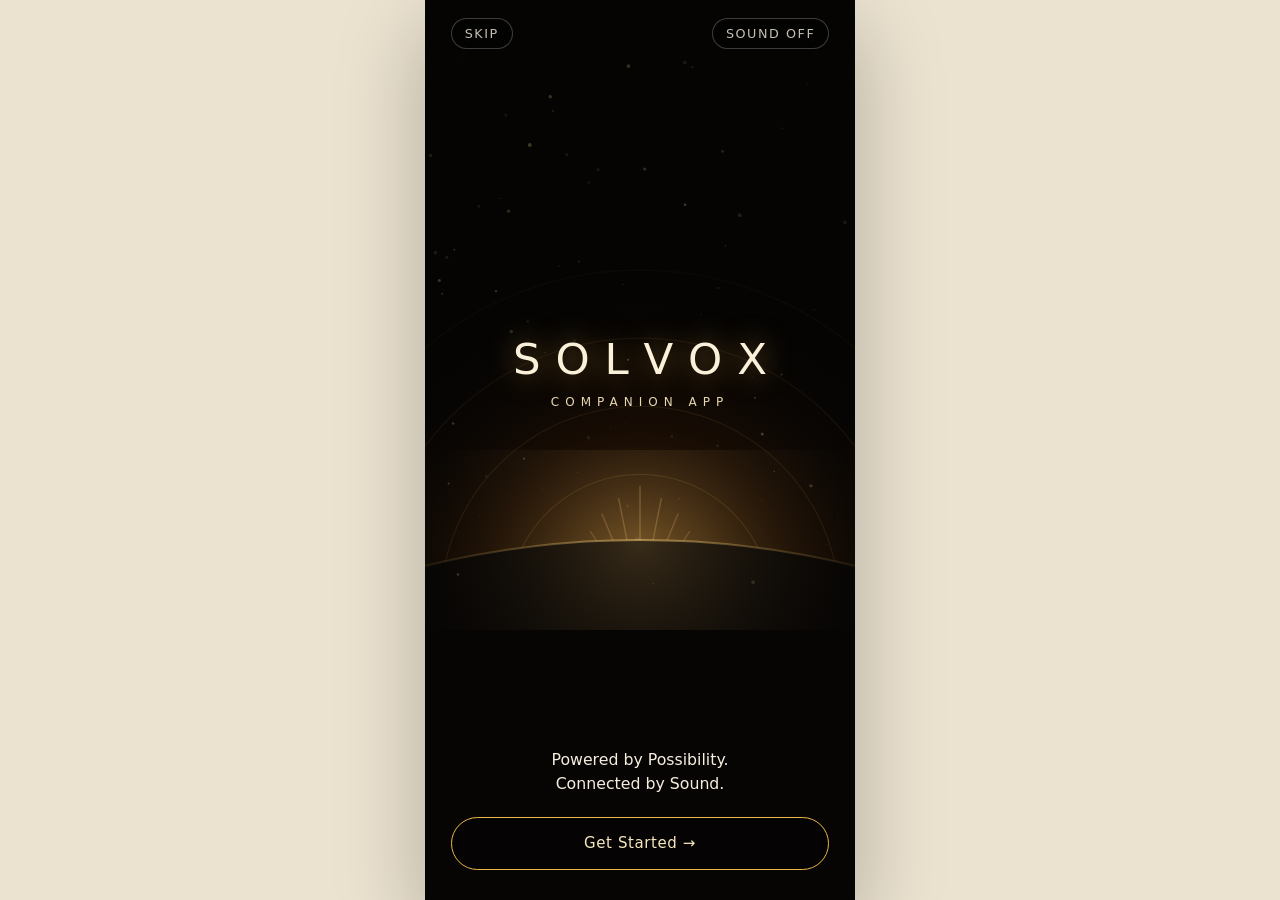
==== index.html @ b30d5d42 "Rename solvox-standalone.html to index.html" ====
<!doctype html><html lang="en"><head><meta charset="utf-8"><meta name="viewport" content="width=device-width,initial-scale=1,viewport-fit=cover"><meta name="apple-mobile-web-app-capable" content="yes"><meta name="mobile-web-app-capable" content="yes"><meta name="apple-mobile-web-app-status-bar-style" content="black-translucent"><meta name="apple-mobile-web-app-title" content="SolVox"><meta name="theme-color" content="#12100E"><style>:root{color-scheme:light dark;padding-top:env(safe-area-inset-top,0px);padding-bottom:env(safe-area-inset-bottom,0px)}[hidden]{display:none!important}</style><title>SolVox Companion</title>
<meta name="claude:viewport-fit-sides" content="cover">
<style>
/* Layout: one phone-shaped frame. Intro film -> welcome -> auth -> pairing -> five-tab shell with sliding overlays. */
:root{--gut:0px;--fr:0px;--ts:1;
--bg0:#EBE2D0;--bg:#FBF8F1;--bg2:#F2EBDC;--card:#FFFEFA;--bar:rgba(251,248,241,.94);--line:rgba(80,60,20,.13);
--fg:#231E14;--mut:#756A58;--gold:#E2AE45;--gold2:#B98010;--gt:#8F6204;--onGold:#2A1D04;
--ok:#2B8A57;--warn:#C0701B;--bad:#C0432F;--L:#3F7FC4;--R:#CC4F3B;--shadow:0 12px 32px rgba(120,86,20,.13);--bs:0 10px 10px rgba(60,40,10,.35);
--head:'Josefin Sans','Avenir Next',system-ui,sans-serif;--body:'Jost','Avenir Next',system-ui,-apple-system,'Segoe UI',Roboto,sans-serif}
@media (prefers-color-scheme:dark){:root:not([data-theme="light"]):not([data-app="light"]){
--bg0:#060504;--bg:#12100E;--bg2:#1A1714;--card:#1F1C18;--bar:rgba(18,16,14,.94);--line:rgba(255,236,200,.11);
--fg:#F6EFDF;--mut:#A99F89;--gold:#EDBE57;--gold2:#F4D07C;--gt:#EDBE57;--ok:#58C487;--warn:#E8A055;--bad:#E8725F;--L:#6AA5E8;--R:#EE7C68;--shadow:0 12px 32px rgba(0,0,0,.5);--bs:0 0 16px rgba(237,190,87,.3);color-scheme:dark}}
:root[data-theme="dark"]:not([data-app="light"]),:root[data-app="dark"]{
--bg0:#060504;--bg:#12100E;--bg2:#1A1714;--card:#1F1C18;--bar:rgba(18,16,14,.94);--line:rgba(255,236,200,.11);
--fg:#F6EFDF;--mut:#A99F89;--gold:#EDBE57;--gold2:#F4D07C;--gt:#EDBE57;--ok:#58C487;--warn:#E8A055;--bad:#E8725F;--L:#6AA5E8;--R:#EE7C68;--shadow:0 12px 32px rgba(0,0,0,.5);--bs:0 0 16px rgba(237,190,87,.3);color-scheme:dark}
*{box-sizing:border-box;-webkit-tap-highlight-color:transparent}
html,body{height:100%}
body{margin:0;background:var(--bg0);color:var(--fg);font:400 15px/1.4 var(--body);overflow:hidden;
padding-left:max(var(--gut),env(safe-area-inset-left,0px));padding-right:max(var(--gut),env(safe-area-inset-right,0px))}
button,input,textarea{font:inherit;color:inherit}
button{cursor:pointer;border:0;background:none;padding:0}
:focus-visible{outline:2px solid var(--gold);outline-offset:2px}
.frame{position:relative;height:100%;max-width:430px;margin:0 auto;overflow:hidden;border-radius:var(--fr);background:var(--bg);
font-size:calc(15px*var(--ts));box-shadow:0 30px 80px rgba(0,0,0,.25)}
.scr{position:absolute;inset:0;background:var(--bg);display:flex;flex-direction:column;
transition:transform .6s cubic-bezier(.22,.8,.2,1),opacity .5s ease,visibility 0s}
.scr[data-s="right"]{transform:translateX(16%) scale(.985);opacity:0;visibility:hidden;pointer-events:none;transition:transform .6s cubic-bezier(.22,.8,.2,1),opacity .5s ease,visibility 0s .6s}
.scr[data-s="left"]{transform:translateX(-10%) scale(.985);opacity:0;visibility:hidden;pointer-events:none;transition:transform .6s cubic-bezier(.22,.8,.2,1),opacity .5s ease,visibility 0s .6s}
.head{font-family:var(--head)}
.body{flex:1;min-height:0;overflow-y:auto;padding:4px 20px 28px;scrollbar-width:none;-webkit-overflow-scrolling:touch}
.body::-webkit-scrollbar{display:none}
.card{background:var(--card);border:1px solid var(--line);border-radius:22px;padding:16px;box-shadow:var(--shadow)}
.row{display:flex;align-items:center;gap:12px}
.sp{flex:1;min-width:0}
.mut{color:var(--mut)}
.h1{font:300 1.9em/1.1 var(--head);letter-spacing:.02em;margin:0}
.h2{font:600 1.05em var(--head);letter-spacing:.04em;margin:0}
.cap{font-size:.78em;letter-spacing:.14em;text-transform:uppercase;color:var(--mut);font-weight:500}
.btn{display:flex;align-items:center;justify-content:center;gap:10px;height:3.5em;border-radius:2em;border:1.5px solid var(--gold);width:100%;font-weight:500;letter-spacing:.04em;transition:transform .2s,box-shadow .3s,background .3s}
.btn:active{transform:scale(.97)}
.btn.gold{background:linear-gradient(135deg,#F5D06E,#D9A235);color:var(--onGold);border-color:transparent;box-shadow:0 8px 24px rgba(217,162,53,.35)}
.btn.sm{height:2.8em;font-size:.92em}
.btn.dis{opacity:.45;pointer-events:none}
.link{color:var(--gt);font-weight:500;text-decoration:underline;text-underline-offset:3px}
.icbtn{width:2.8em;height:2.8em;border-radius:50%;display:grid;place-items:center;position:relative;border:1px solid var(--line);background:var(--card)}
.icbtn .dot{position:absolute;top:.55em;right:.6em;width:.6em;height:.6em;border-radius:50%;background:var(--gold);box-shadow:0 0 0 2px var(--card)}
.ic{display:block;flex:none}
.chip{display:inline-flex;align-items:center;gap:6px;padding:.45em .95em;border-radius:2em;border:1px solid var(--line);background:var(--card);font-size:.9em;transition:all .3s}
.chip.on{background:linear-gradient(135deg,#F5D06E,#DFA83B);color:var(--onGold);border-color:transparent;font-weight:500}
.sw{position:relative;width:3.1em;height:1.8em;flex:none}
.sw input{position:absolute;inset:0;opacity:0;margin:0;cursor:pointer;z-index:1}
.sw i{position:absolute;inset:0;border-radius:2em;background:var(--bg2);border:1px solid var(--line);transition:.3s}
.sw i::after{content:"";position:absolute;left:.2em;top:.2em;width:1.3em;height:1.3em;border-radius:50%;background:var(--mut);transition:.3s cubic-bezier(.3,1.4,.5,1)}
.sw input:checked+i{background:linear-gradient(135deg,#F5D06E,#DFA83B);border-color:transparent}
.sw input:checked+i::after{transform:translateX(1.3em);background:#fff}
.list>*+*{border-top:1px solid var(--line)}
.li{display:flex;align-items:center;gap:12px;padding:.9em 0;width:100%;text-align:left}
.li .ico{width:2.4em;height:2.4em;border-radius:12px;background:var(--bg2);display:grid;place-items:center;color:var(--gt);flex:none}
.li b{font-weight:500;display:block}
.li small{display:block;color:var(--mut);font-size:.82em}
.top{display:flex;align-items:center;justify-content:space-between;gap:12px;padding:14px 20px 10px}
.top .t{font:400 1.25em var(--head);letter-spacing:.06em}
/* intro */
#s-intro{background:#050403;color:#F6EFDF}
#introCv{position:absolute;inset:0;width:100%;height:100%}
.intro-ui{position:absolute;inset:0;display:flex;flex-direction:column;justify-content:space-between;padding:18px 26px 30px}
.intro-top{display:flex;justify-content:space-between}
.ghost{color:rgba(246,239,223,.8);border:1px solid rgba(246,239,223,.25);border-radius:2em;padding:.45em 1em;font-size:.85em;letter-spacing:.12em;text-transform:uppercase;background:rgba(0,0,0,.25);backdrop-filter:blur(6px)}
.intro-mid{text-align:center;margin-top:-6vh}
.wm{font:300 2.9em var(--head);letter-spacing:.34em;margin-right:-.34em;display:flex;justify-content:center;color:#FBF1DA;text-shadow:0 0 28px rgba(255,190,80,.55)}
.wm span{opacity:0;transform:translateY(14px);filter:blur(8px);animation:wl 1.1s cubic-bezier(.2,.8,.2,1) forwards}
@keyframes wl{to{opacity:1;transform:none;filter:none}}
.isub{font:300 .8em var(--head);letter-spacing:.5em;margin-top:.9em;opacity:0;animation:fi 1.2s 5.2s forwards;color:#E9D8B3}
.itag{text-align:center;font-size:1.05em;line-height:1.5;margin:0 0 22px;opacity:0;animation:fi 1.4s 5.8s forwards}
.igo{opacity:0;animation:fi 1.2s 6.6s forwards;border-color:#E9B949;color:#F6E7BE;background:rgba(0,0,0,.25);backdrop-filter:blur(6px)}
@keyframes fi{to{opacity:1}}
/* welcome */
.wel-track{flex:1;display:flex;overflow-x:auto;scroll-snap-type:x mandatory;scrollbar-width:none}
.wel-track::-webkit-scrollbar{display:none}
.wel{flex:0 0 100%;scroll-snap-align:center;display:flex;flex-direction:column;align-items:center;justify-content:center;padding:30px 34px;text-align:center;gap:14px}
.wel p{color:var(--mut);margin:0;max-width:30ch}
.art{width:220px;height:220px;border-radius:50%;display:grid;place-items:center;position:relative;margin-bottom:16px;background:radial-gradient(circle,rgba(226,174,69,.28),transparent 68%)}
.art::before,.art::after{content:"";position:absolute;inset:0;border-radius:50%;border:1px solid var(--gold);opacity:0;animation:rip 3.6s infinite}
.art::after{animation-delay:1.8s}
@keyframes rip{0%{transform:scale(.5);opacity:.7}100%{transform:scale(1.25);opacity:0}}
.wel-foot{padding:10px 26px calc(24px + env(safe-area-inset-bottom,0px));display:flex;flex-direction:column;gap:12px;align-items:center}
.dots{display:flex;gap:8px}
.dots i{width:8px;height:8px;border-radius:8px;background:var(--line);transition:all .4s}
.dots i.on{width:26px;background:var(--gold)}
/* auth */
.seg{display:grid;grid-template-columns:1fr 1fr;background:var(--bg2);border-radius:2em;padding:4px;position:relative}
.seg button{padding:.7em;border-radius:2em;position:relative;z-index:1;font-weight:500;color:var(--mut);transition:color .3s}
.seg button.on{color:var(--onGold)}
.seg .pill{position:absolute;top:4px;bottom:4px;left:4px;width:calc(50% - 4px);border-radius:2em;background:linear-gradient(135deg,#F5D06E,#DFA83B);transition:transform .45s cubic-bezier(.3,1.2,.4,1)}
.seg[data-t="in"] .pill{transform:translateX(100%)}
.fld{position:relative;margin-top:14px}
.fld>svg.ic{position:absolute;left:14px;top:50%;transform:translateY(-50%);color:var(--mut);pointer-events:none}
.fld input[type=text],.fld input[type=email],.fld input[type=password]{width:100%;height:3.4em;border-radius:16px;border:1.5px solid var(--line);background:var(--card);padding:0 44px;outline:0;transition:border-color .3s,box-shadow .3s}
.fld input:focus{border-color:var(--gold);box-shadow:0 0 0 4px rgba(226,174,69,.18)}
.fld .eye{position:absolute;right:6px;top:50%;transform:translateY(-50%);width:2.6em;height:2.6em;display:grid;place-items:center;color:var(--mut)}
.err{color:var(--bad);font-size:.84em;min-height:1.2em;margin:6px 4px 0}
.meter{display:flex;gap:4px;margin-top:8px}
.meter i{flex:1;height:4px;border-radius:4px;background:var(--line);transition:background .3s}
.chk{display:flex;gap:10px;align-items:flex-start;margin-top:14px;font-size:.9em;color:var(--mut)}
.chk input{accent-color:#D9A235;width:1.2em;height:1.2em;margin:.1em 0 0}
/* tabs */
.tabs{position:relative;flex:1;min-height:0}
.tab{position:absolute;inset:0;display:flex;flex-direction:column;transition:transform .5s cubic-bezier(.22,.8,.2,1),opacity .4s;background:var(--bg)}
.tab[data-s="right"]{transform:translateX(9%);opacity:0;visibility:hidden;pointer-events:none;transition:transform .5s cubic-bezier(.22,.8,.2,1),opacity .4s,visibility 0s .5s}
.tab[data-s="left"]{transform:translateX(-9%);opacity:0;visibility:hidden;pointer-events:none;transition:transform .5s cubic-bezier(.22,.8,.2,1),opacity .4s,visibility 0s .5s}
.tabbar{display:flex;justify-content:space-around;padding:8px 6px calc(10px + env(safe-area-inset-bottom,0px));border-top:1px solid var(--line);background:var(--bar);backdrop-filter:blur(14px);position:relative;z-index:5}
.tabbar button{flex:1;display:flex;flex-direction:column;align-items:center;gap:3px;font-size:.68em;color:var(--mut);padding:6px 0;position:relative;transition:color .3s}
.tabbar button svg{transition:transform .4s cubic-bezier(.3,1.5,.5,1)}
.tabbar button.on{color:var(--gt)}
.tabbar button.on svg{transform:translateY(-2px) scale(1.12)}
.tabbar button::after{content:"";position:absolute;top:-9px;width:22px;height:3px;border-radius:3px;background:var(--gold);transform:scaleX(0);transition:transform .4s}
.tabbar button.on::after{transform:scaleX(1)}
/* rings */
.ring{position:relative;width:min(240px,64vw);aspect-ratio:1;margin:0 auto}
.ring>svg{width:100%;height:100%;overflow:visible}
.ring .rt{fill:none;stroke:var(--line);stroke-width:7}
.ring .rp{fill:none;stroke:url(#goldG);stroke-width:7;stroke-linecap:round;transition:stroke-dashoffset 1.2s cubic-bezier(.2,.8,.2,1);filter:drop-shadow(0 0 8px rgba(226,174,69,.55))}
.ring .rin{position:absolute;inset:0;display:flex;flex-direction:column;align-items:center;justify-content:center;gap:2px}
.ring .rin .ic{color:var(--gold);animation:spin 18s linear infinite}
@keyframes spin{to{transform:rotate(360deg)}}
.pct{font:300 3.2em/1 var(--head)}
.pct b{font-weight:300}.pct small{font-size:.45em}
.lbl{color:var(--mut);font-size:.9em}
.glow{position:absolute;inset:-14%;border-radius:50%;background:radial-gradient(circle,rgba(226,174,69,calc(.12 + .35*var(--aura,.5))),transparent 65%);animation:breathe 4s ease-in-out infinite;pointer-events:none}
@keyframes breathe{50%{transform:scale(1.07);opacity:.75}}
.buds{display:grid;grid-template-columns:1fr auto 1fr;align-items:center;gap:6px;margin-top:6px}
.budc{display:flex;flex-direction:column;align-items:center;gap:4px;font-size:.9em}
.btpill{display:flex;flex-direction:column;align-items:center;gap:4px;font-size:.78em;color:var(--mut)}
.btpill .c{width:3.2em;height:3.2em;border-radius:50%;display:grid;place-items:center;border:1.5px solid var(--gold);color:var(--gt);background:var(--card);transition:all .4s}
.btpill.off .c{border-color:var(--line);color:var(--mut)}
.g2{display:grid;grid-template-columns:1fr 1fr;gap:12px}
.tile{display:flex;flex-direction:column;align-items:flex-start;gap:10px;text-align:left;padding:16px;border-radius:22px;border:1px solid var(--line);background:var(--card);box-shadow:var(--shadow);transition:transform .25s}
.tile:active{transform:scale(.97)}
.tile .ico{width:2.6em;height:2.6em;border-radius:14px;background:var(--bg2);display:grid;place-items:center;color:var(--gt)}
.tile small{color:var(--mut);display:block;font-size:.8em}
.tile.gold{background:linear-gradient(135deg,#F5D06E,#D79F2F);color:var(--onGold);border:0}
.tile.gold .ico{background:rgba(255,255,255,.35);color:var(--onGold)}
.tile.gold small{color:rgba(42,29,4,.72)}
.ok{color:var(--ok)}.bad{color:var(--bad)}
.dotok{display:inline-block;width:8px;height:8px;border-radius:50%;background:var(--ok);margin-right:6px;box-shadow:0 0 0 4px rgba(43,138,87,.18)}
.dotok.off{background:var(--bad);box-shadow:0 0 0 4px rgba(192,67,47,.18)}
/* tune */
.dial{position:relative;width:min(230px,62vw);aspect-ratio:1;touch-action:none}
.dial>svg{width:100%;height:100%;overflow:visible;cursor:grab}
.dial .tr{fill:none;stroke:var(--line);stroke-width:9;stroke-linecap:round}
.dial .pr{fill:none;stroke:url(#goldG);stroke-width:9;stroke-linecap:round;filter:drop-shadow(0 0 6px rgba(226,174,69,.5))}
.dial .kn{fill:var(--bg);stroke:var(--gold);stroke-width:3}
.dial .mid{position:absolute;inset:0;display:flex;flex-direction:column;align-items:center;justify-content:center;pointer-events:none}
.rng{width:100%;accent-color:#D9A235}
canvas.spec{width:100%;height:84px;display:block;border-radius:14px;background:var(--bg2)}
.scene{display:inline-flex;gap:8px;align-items:center;padding:.4em .9em;border-radius:2em;background:var(--bg2);font-size:.85em}
.scene i{width:8px;height:8px;border-radius:50%;background:var(--mut)}
.scene.live i{background:var(--ok);animation:pulse 1.2s infinite}
@keyframes pulse{50%{transform:scale(1.6);opacity:.5}}
.mrow{display:flex;align-items:center;gap:12px;width:100%;padding:.85em 12px;border-radius:16px;text-align:left;border:1px solid transparent;transition:all .3s}
.mrow.on{background:var(--bg2);border-color:var(--gold)}
.mrow .rad{width:1.3em;height:1.3em;border-radius:50%;border:2px solid var(--line);margin-left:auto;transition:all .3s}
.mrow.on .rad{border-color:var(--gold);background:radial-gradient(circle,var(--gold) 45%,transparent 50%)}
/* find */
.radar{position:relative;width:100%;aspect-ratio:1;border-radius:50%;touch-action:none;background:radial-gradient(circle,rgba(226,174,69,.1),transparent 70%)}
.radar canvas{width:100%;height:100%;display:block}
.sig{display:flex;gap:3px;align-items:flex-end;height:1.1em}
.sig i{width:4px;background:var(--line);border-radius:2px;transition:background .3s}
.sig i.on{background:var(--gold)}
.badge{font-size:.72em;letter-spacing:.1em;text-transform:uppercase;padding:.3em .7em;border-radius:2em;background:var(--bg2);color:var(--mut)}
.badge.live{background:rgba(43,138,87,.15);color:var(--ok)}
.pulsebtn{position:relative}
.pulsebtn.act::after{content:"";position:absolute;inset:-4px;border-radius:2em;border:2px solid var(--gold);animation:rip 1.6s infinite}
textarea,.fld2{width:100%;border-radius:14px;border:1.5px solid var(--line);background:var(--card);padding:.7em 1em;outline:0;resize:none}
textarea:focus,.fld2:focus{border-color:var(--gold)}
/* solar */
.bars{display:flex;align-items:flex-end;gap:10px;height:96px}
.bars div{flex:1;display:flex;flex-direction:column;align-items:center;gap:6px;justify-content:flex-end;height:100%;font-size:.7em;color:var(--mut)}
.bars b{width:100%;border-radius:8px 8px 3px 3px;background:linear-gradient(180deg,#F5D06E,#C98F1E);transition:height 1s cubic-bezier(.2,.8,.2,1);min-height:3px}
.bars div.today b{box-shadow:0 0 14px rgba(226,174,69,.6)}
/* overlays */
.ovl{position:absolute;inset:0;background:var(--bg);display:flex;flex-direction:column;transform:translateY(100%);visibility:hidden;transition:transform .55s cubic-bezier(.22,.8,.2,1),visibility 0s .55s;z-index:20}
.ovl.open{transform:none;visibility:visible;transition:transform .55s cubic-bezier(.22,.8,.2,1),visibility 0s}
.ovl.dark{background:#060504;color:#F6EFDF}
.faq{width:100%;text-align:left;padding:.9em 0}
.faq .a{max-height:0;overflow:hidden;color:var(--mut);font-size:.92em;transition:max-height .4s,margin .4s}
.faq.open .a{max-height:220px;margin-top:8px}
.faq .ic.ch{transition:transform .3s;margin-left:auto}
.faq.open .ic.ch{transform:rotate(90deg)}
.res li{display:flex;gap:10px;align-items:center;padding:.5em 0;list-style:none}
.res{padding:0;margin:0}
.testbtn{width:min(190px,52vw);aspect-ratio:1;border-radius:50%;background:radial-gradient(circle at 35% 30%,#FBE19A,#D9A235 70%);color:var(--onGold);font:600 1.15em var(--head);letter-spacing:.06em;box-shadow:0 0 0 0 rgba(226,174,69,.5),0 16px 40px rgba(217,162,53,.4);transition:transform .15s}
.testbtn:active{transform:scale(.94)}
.lvl{height:8px;border-radius:8px;background:var(--bg2);overflow:hidden}.lvl i{display:block;height:100%;width:0;background:linear-gradient(90deg,#F5D06E,#D9A235);transition:width .3s}
.solarbig{width:min(260px,70vw);aspect-ratio:1;border-radius:50%;position:relative;display:grid;place-items:center;
background:conic-gradient(from 0deg,#6b4a10,#F5D06E,#6b4a10,#F5D06E,#6b4a10);animation:spin 9s linear infinite;box-shadow:0 0 80px rgba(240,180,60,.55)}
.solarbig::before{content:"";position:absolute;inset:7px;border-radius:50%;background:#0a0806}
.solarbig>*{animation:spin 9s linear infinite reverse}
#toast{position:absolute;left:50%;bottom:calc(84px + env(safe-area-inset-bottom,0px));transform:translate(-50%,20px);background:#241d12;color:#F6EFDF;padding:.7em 1.2em;border-radius:2em;font-size:.88em;opacity:0;pointer-events:none;transition:.4s;z-index:60;max-width:88%;text-align:center;box-shadow:0 10px 30px rgba(0,0,0,.35);border:1px solid rgba(233,185,73,.4)}
#toast.show{opacity:1;transform:translate(-50%,0)}
.stage{position:fixed;left:-9999px}
@media (prefers-reduced-motion:reduce){*{animation-duration:.01s!important;animation-iteration-count:1!important;transition-duration:.01s!important}.wm span,.isub,.itag,.igo{opacity:1!important}}
.budimg{display:block;height:auto;filter:drop-shadow(var(--bs));animation:floaty 5.5s ease-in-out infinite;user-select:none;-webkit-user-drag:none}
.budc:nth-child(3) .budimg,.row .budimg+.budimg{animation-delay:-2.7s}
@keyframes floaty{50%{transform:translateY(-5px)}}
.led{display:inline-block;width:10px;height:10px;border-radius:50%;background:var(--bad);flex:none;box-shadow:0 0 0 3px rgba(192,67,47,.18)}
.led.on{background:#25D9C5;box-shadow:0 0 0 3px rgba(37,217,197,.22),0 0 12px #25D9C5;animation:pulse 2.2s infinite}
.led.big{width:14px;height:14px}
.strip{width:100%;display:flex;align-items:center;gap:8px;padding:7px 16px;font-size:.78em;background:var(--bg2);border-bottom:1px solid var(--line);text-align:left;flex:none}
.strip.off{background:rgba(192,67,47,.12)}
.net{padding:.15em .7em;border-radius:2em;background:rgba(43,138,87,.15);color:var(--ok);font-weight:500}
.net.offline{background:rgba(192,112,27,.18);color:var(--warn)}
.connc.off{border-color:rgba(192,67,47,.45)}
.cl{padding:.45em 0;border-bottom:1px solid var(--line);line-height:1.35}
.cl:last-child{border-bottom:0}
.cl small{color:var(--mut);margin-right:.6em;font-size:.62em;letter-spacing:.04em}
.cl.int{color:var(--mut)}
mark{background:rgba(226,174,69,.45);color:inherit;border-radius:4px;padding:0 3px}
.latest{line-height:1.25;min-height:2.6em;overflow-wrap:anywhere}
.latest-card{border-color:var(--gold)}
.capmsg{padding:.7em 1em;border-radius:14px;background:rgba(192,112,27,.14);color:var(--warn);font-size:.88em}
select.fld2{appearance:auto}
.body>.btn,.body>.g2,.body>.row,.body>.card.list,.body>.link{flex-shrink:0}
.capmsg .chip{display:inline-flex}
</style>

</head><body><div class="frame" id="frame">
<svg width="0" height="0" style="position:absolute" aria-hidden="true"><defs><linearGradient id="goldG" x1="0" y1="0" x2="1" y2="1"><stop offset="0" stop-color="#F7D675"/><stop offset="1" stop-color="#D49A2A"/></linearGradient></defs></svg>

<!-- INTRO FILM -->
<section class="scr" id="s-intro" data-s="active" aria-label="Intro">
 <canvas id="introCv"></canvas>
 <div class="intro-ui">
  <div class="intro-top"><button class="ghost" data-act="introSkip">Skip</button><button class="ghost" data-act="introSnd" id="introSnd">Sound off</button></div>
  <div class="intro-mid"><div class="wm" id="wm" aria-label="SolVox"></div><div class="isub">COMPANION APP</div></div>
  <div><p class="itag">Powered by Possibility.<br>Connected by Sound.</p><button class="btn igo" data-act="introGo">Get Started &rarr;</button></div>
 </div>
</section>

<!-- WELCOME -->
<section class="scr" id="s-welcome" data-s="right">
 <div class="top"><span class="cap">SolVox</span><button class="link" data-act="welSkip">Skip</button></div>
 <div class="wel-track" id="welTrack">
  <div class="wel"><div class="art" id="art1"></div><h2 class="h1">Hearing, powered<br>by the sun</h2><p>SolarCharge tops up your aids from natural light, so a dead battery is the last thing on your mind.</p></div>
  <div class="wel"><div class="art" id="art2"></div><h2 class="h1">Never lose<br>a bud again</h2><p>Find My Device rings, maps and guides you with sound that pans toward your aid as you turn.</p></div>
  <div class="wel"><div class="art" id="art3"></div><h2 class="h1">Tuned to<br>your ears</h2><p>A short HearPrint test shapes the sound around you. The Live Transcriber turns speech into text.</p></div>
 </div>
 <div class="wel-foot"><div class="dots" id="dots"><i class="on"></i><i></i><i></i></div><button class="btn gold" data-act="welNext" id="welNext">Next</button></div>
</section>

<!-- AUTH -->
<section class="scr" id="s-auth" data-s="right">
 <div class="body" style="padding-top:26px">
  <div class="cap">SolVox account</div>
  <h1 class="h1" id="authTitle" style="margin:6px 0 18px">Create your<br>account</h1>
  <div class="seg" id="authSeg" data-t="up"><i class="pill"></i><button class="on" data-act="authTab" data-v="up" type="button">Sign up</button><button data-act="authTab" data-v="in" type="button">Sign in</button></div>
  <form id="authForm" novalidate autocomplete="on">
   <div class="fld" id="fName"><svg class="ic" width="20" height="20" viewBox="0 0 24 24" fill="none" stroke="currentColor" stroke-width="1.6" stroke-linecap="round" stroke-linejoin="round"><path d="M12 4a4 4 0 1 0 0 8a4 4 0 0 0 0-8M4 21a8 8 0 0 1 16 0"/></svg><input type="text" id="aName" placeholder="Your name" autocomplete="name"></div>
   <div class="fld"><svg class="ic" width="20" height="20" viewBox="0 0 24 24" fill="none" stroke="currentColor" stroke-width="1.6" stroke-linecap="round" stroke-linejoin="round"><path d="M3 5h18v14H3zM3 6l9 7 9-7"/></svg><input type="email" id="aEmail" placeholder="Email address" autocomplete="email" inputmode="email"></div>
   <div class="fld"><svg class="ic" width="20" height="20" viewBox="0 0 24 24" fill="none" stroke="currentColor" stroke-width="1.6" stroke-linecap="round" stroke-linejoin="round"><path d="M6 11h12v10H6zM8 11V8a4 4 0 0 1 8 0v3"/></svg><input type="password" id="aPass" placeholder="Password" autocomplete="current-password"><button type="button" class="eye" data-act="togglePass" aria-label="Show password" id="eyeBtn"></button></div>
   <div class="meter" id="meter"><i></i><i></i><i></i><i></i></div>
   <label class="chk" id="fTerms"><input type="checkbox" id="aTerms"><span>I agree to the Terms and the Privacy Policy. My data stays on this device in this demo.</span></label>
   <div class="err" id="authErr" role="alert"></div>
   <button class="btn gold" type="submit" style="margin-top:8px" id="authGo">Create account</button>
  </form>
  <div style="text-align:center;margin-top:16px;display:flex;flex-direction:column;gap:12px">
   <button class="link" data-act="forgot" id="forgotBtn" hidden>Forgot password?</button>
   <button class="btn sm" data-act="guest">Continue as guest</button>
  </div>
 </div>
</section>

<!-- PAIR -->
<section class="scr" id="s-pair" data-s="right">
 <div class="body" style="display:flex;flex-direction:column;align-items:center;justify-content:center;text-align:center;gap:16px">
  <div class="art" style="width:240px;height:240px" id="pairArt"></div>
  <h1 class="h1">Connect your<br>SolVox buds</h1>
  <p class="mut" style="max-width:30ch;margin:0" id="pairMsg">Put your buds in pairing mode, then choose them from the Bluetooth list.</p>
  <div style="width:100%;display:flex;flex-direction:column;gap:12px;margin-top:8px">
   <div id="pairList" style="display:flex;flex-direction:column;gap:8px;width:100%"></div>
   <button class="btn gold" data-act="pairReal" id="pairRealBtn">Pair with Bluetooth</button>
   <button class="btn" data-act="pairDemo">Use demo buds</button>
  </div>
 </div>
</section>

<!-- SHELL -->
<section class="scr" id="s-shell" data-s="right">
 <button class="strip" id="strip" data-act="stripTap" aria-live="polite"></button>
 <div class="tabs" id="tabs">
  <div class="tab" id="tab-home" data-s="active"></div>
  <div class="tab" id="tab-tune" data-s="right"></div>
  <div class="tab" id="tab-find" data-s="right"></div>
  <div class="tab" id="tab-solar" data-s="right"></div>
  <div class="tab" id="tab-me" data-s="right"></div>
 </div>
 <nav class="tabbar" id="tabbar" aria-label="Main"></nav>
</section>

<!-- OVERLAYS -->
<section class="ovl" id="o-hearing"></section>
<section class="ovl" id="o-alerts"></section>
<section class="ovl" id="o-personal"></section>
<section class="ovl" id="o-help"></section>
<section class="ovl" id="o-test"></section>
<section class="ovl dark" id="o-solar"></section>
<section class="ovl" id="o-caps"></section>
<div id="toast" role="status" aria-live="polite"></div>
</div>

<script>
(()=>{
'use strict';
const $=(s,r=document)=>r.querySelector(s),$$=(s,r=document)=>[...r.querySelectorAll(s)];
const clamp=(v,a,b)=>Math.min(b,Math.max(a,v)),lerp=(a,b,t)=>a+(b-a)*t,ease=t=>1-Math.pow(1-t,3);
const esc=s=>String(s).replace(/[&<>"']/g,c=>({'&':'&amp;','<':'&lt;','>':'&gt;','"':'&quot;',"'":'&#39;'}[c]));
const root=document.documentElement,frame=$('#frame');
/* ---------- state ---------- */
const KEY='solvox.v1';
const DEF={user:null,theme:'auto',ts:1,haptics:true,notif:{battery:true,conn:true,update:false},push:false,vol:70,mode:'normal',auto:false,nr:true,wind:false,dir:false,
lost:false,lostMsg:'',sep:true,sunSrc:'auto',backup:false,bat:{L:85,R:83},hist:[22,31,18,40,27,35,12],hear:null,last:null,note:'',alerts:[],usage:405,dev:null,flags:{low:false,full:false,sep:false}};
let S;try{S=Object.assign({},DEF,JSON.parse(localStorage.getItem(KEY)||'{}'));}catch(e){S=Object.assign({},DEF);}
S.notif=Object.assign({},DEF.notif,S.notif);S.flags=Object.assign({},DEF.flags,S.flags);S.bat=Object.assign({},DEF.bat,S.bat);
let st=0;const save=()=>{clearTimeout(st);st=setTimeout(()=>{try{localStorage.setItem(KEY,JSON.stringify(S))}catch(e){}},300)};
const users=()=>{try{return JSON.parse(localStorage.getItem('solvox.users')||'[]')}catch(e){return[]}};
const saveUsers=u=>{try{localStorage.setItem('solvox.users',JSON.stringify(u))}catch(e){}};
/* ---------- icons ---------- */
const P={sun:'<circle cx="12" cy="12" r="4"/><path d="M12 2v2M12 20v2M2 12h2M20 12h2M4.9 4.9l1.4 1.4M17.7 17.7l1.4 1.4M4.9 19.1l1.4-1.4M17.7 6.3l1.4-1.4"/>',
home:'<path d="M3 11l9-8 9 8v9a1 1 0 0 1-1 1h-5v-6H9v6H4a1 1 0 0 1-1-1z"/>',
tune:'<path d="M4 6h8M16 6h4M4 12h3M11 12h9M4 18h11M19 18h1"/><circle cx="14" cy="6" r="2"/><circle cx="9" cy="12" r="2"/><circle cx="17" cy="18" r="2"/>',
find:'<circle cx="12" cy="12" r="3"/><circle cx="12" cy="12" r="8"/><path d="M12 1.5v3M12 19.5v3M1.5 12h3M19.5 12h3"/>',
bell:'<path d="M6 9a6 6 0 1 1 12 0c0 6 2 7 2 7H4s2-1 2-7M10 20a2 2 0 0 0 4 0"/>',
gear:'<circle cx="12" cy="12" r="3"/><path d="M12 2.5v2.4M12 19.1v2.4M2.5 12h2.4M19.1 12h2.4M5.3 5.3L7 7M17 17l1.7 1.7M5.3 18.7L7 17M17 7l1.7-1.7"/><circle cx="12" cy="12" r="7"/>',
bt:'<path d="M7 7l10 10-5 5V2l5 5L7 17"/>',ear:'<path d="M7 9a5 5 0 0 1 10 0c0 3-3 3.5-3 6.5a2.5 2.5 0 0 1-5 0M10 9a2 2 0 0 1 4 0"/>',
bolt:'<path d="M13 2L4 14h7l-1 8 9-12h-7z"/>',moon:'<path d="M20 14A8 8 0 1 1 10 4a6.5 6.5 0 0 0 10 10z"/>',
chat:'<path d="M4 5h16v11H9l-5 4z"/>',mic:'<path d="M12 3a3 3 0 0 1 3 3v5a3 3 0 0 1-6 0V6a3 3 0 0 1 3-3M5 11a7 7 0 0 0 14 0M12 18v3"/>',
bat:'<path d="M3 8h15v8H3zM21 11v2"/>',chev:'<path d="M9 6l6 6-6 6"/>',back:'<path d="M15 6l-6 6 6 6"/>',check:'<path d="M5 12l5 5 9-10"/>',
play:'<path d="M7 4l13 8-13 8z"/>',pin:'<path d="M12 21s-7-6.2-7-11a7 7 0 0 1 14 0c0 4.8-7 11-7 11"/><circle cx="12" cy="10" r="2.5"/>',
eye:'<path d="M2 12s4-7 10-7 10 7 10 7-4 7-10 7S2 12 2 12"/><circle cx="12" cy="12" r="3"/>',eyeoff:'<path d="M2 12s4-7 10-7 10 7 10 7-4 7-10 7S2 12 2 12"/><circle cx="12" cy="12" r="3"/><path d="M3 3l18 18"/>',
user:'<path d="M12 4a4 4 0 1 0 0 8a4 4 0 0 0 0-8M4 21a8 8 0 0 1 16 0"/>',vol:'<path d="M4 9v6h4l5 4V5L8 9zM16 9a4 4 0 0 1 0 6"/>',
minus:'<path d="M5 12h14"/>',plus:'<path d="M12 5v14M5 12h14"/>',wave:'<path d="M4 10v4M8 6v12M12 3v18M16 7v10M20 10v4"/>',
shield:'<path d="M12 3l8 3v6c0 5-4 8-8 9-4-1-8-4-8-9V6z"/><path d="M9 12l2 2 4-4"/>',help:'<circle cx="12" cy="12" r="9"/><path d="M9.5 9.5a2.5 2.5 0 1 1 3.5 2.3c-.8.4-1 .9-1 1.7M12 17h0"/>',
nav:'<path d="M12 3l6 17-6-4-6 4z"/>',x:'<path d="M6 6l12 12M18 6L6 18"/>',moon2:'<path d="M20 14A8 8 0 1 1 10 4a6.5 6.5 0 0 0 10 10z"/>',
flag:'<path d="M5 21V4M5 4h11l-2 4 2 4H5"/>',trash:'<path d="M4 7h16M9 7V4h6v3M6 7l1 13h10l1-13"/>',out:'<path d="M9 4H4v16h5M16 8l4 4-4 4M20 12H9"/>',
copy:'<rect x="8" y="8" width="12" height="12" rx="2"/><path d="M16 8V5a1 1 0 0 0-1-1H5a1 1 0 0 0-1 1v10a1 1 0 0 0 1 1h3"/>',
lock:'<path d="M6 11h12v10H6zM8 11V8a4 4 0 0 1 8 0v3"/>',scan:'<path d="M4 8V5a1 1 0 0 1 1-1h3M16 4h3a1 1 0 0 1 1 1v3M20 16v3a1 1 0 0 1-1 1h-3M8 20H5a1 1 0 0 1-1-1v-3M4 12h16"/>'};
const ic=(n,s=22)=>`<svg class="ic" width="${s}" height="${s}" viewBox="0 0 24 24" fill="none" stroke="currentColor" stroke-width="1.6" stroke-linecap="round" stroke-linejoin="round" aria-hidden="true">${P[n]||''}</svg>`;
const IMG={L:'[data-uri]',R:'[data-uri]'};
const bud=(side='L',w=70)=>`<img class="budimg" src="${IMG[side]}" width="${w}" alt="${side==='L'?'Left':'Right'} SolVox bud" draggable="false">`;
/* ---------- helpers ---------- */
let toastT=0;const toast=m=>{const t=$('#toast');t.textContent=m;t.classList.add('show');clearTimeout(toastT);toastT=setTimeout(()=>t.classList.remove('show'),2800)};
const vib=p=>{if(S.haptics&&navigator.vibrate)try{navigator.vibrate(p)}catch(e){}};
const hour=()=>{const d=new Date();return d.getHours()+d.getMinutes()/60};
const sunF=(h=hour())=>h>=6&&h<=18?Math.max(0,Math.sin(Math.PI*(h-6)/12)):0;
const greet=()=>{const h=new Date().getHours();return h<12?'Good morning':h<18?'Good afternoon':'Good evening'};
const fmtT=t=>{const d=new Date(t);return d.toLocaleString([], {weekday:'short',hour:'2-digit',minute:'2-digit'})};
const connected=()=>!!(S.dev&&S.dev.connected);
const avgBat=()=>(S.bat.L+S.bat.R)/2;
const C84=2*Math.PI*84;
const ring=(p,label)=>`<div class="ring" data-ring><div class="glow"></div><svg viewBox="0 0 200 200"><circle class="rt" cx="100" cy="100" r="84"/><circle class="rp" cx="100" cy="100" r="84" stroke-dasharray="${C84}" stroke-dashoffset="${C84*(1-p/100)}" transform="rotate(-90 100 100)"/></svg><div class="rin">${ic('sun',30)}<div class="pct"><b>${Math.round(p)}</b><small>%</small></div><div class="lbl">${label}</div></div></div>`;
const setRings=()=>{$$('[data-ring]').forEach(r=>{const own=r.dataset.ring||'avg';const p=own==='avg'?avgBat():own==='L'?S.bat.L:S.bat.R;const c=$('.rp',r);if(c)c.setAttribute('stroke-dashoffset',C84*(1-p/100));const b=$('.pct b',r);if(b)b.textContent=Math.round(p)})};
/* ---------- router ---------- */
let cur='s-intro';
function show(id,dir=1){if(id===cur)return;const a=$('#'+cur),b=$('#'+id);b.style.transition='none';b.dataset.s=dir>0?'right':'left';void b.offsetWidth;b.style.transition='';b.dataset.s='active';a.dataset.s=dir>0?'left':'right';cur=id;if(id==='s-intro')startIntro();else stopIntro()}
const TABS=['home','tune','find','solar','me'];let curTab='home';
const TLAB={home:'Home',tune:'SoundTune',find:'Find',solar:'Solar',me:'Settings'};
const TIC={home:'home',tune:'tune',find:'find',solar:'sun',me:'gear'};
function tab(n){if(n===curTab)return;const a=$('#tab-'+curTab),b=$('#tab-'+n),d=TABS.indexOf(n)>TABS.indexOf(curTab)?1:-1;b.style.transition='none';b.dataset.s=d>0?'right':'left';void b.offsetWidth;b.style.transition='';b.dataset.s='active';a.dataset.s=d>0?'left':'right';curTab=n;$$('#tabbar button').forEach(x=>x.classList.toggle('on',x.dataset.v===n));vib(8);if(n==='find')syncFind();if(n==='solar')renderSolar();if(n!=='tune'&&false)0}
const OV={hearing:()=>renderHearing(),alerts:()=>renderAlerts(),personal:()=>renderPersonal(),help:()=>renderHelp(),test:()=>renderTestIntro(),solar:()=>renderSolarFull(),caps:()=>renderCaps()};
function openO(n){OV[n]&&OV[n]();$('#o-'+n).classList.add('open');vib(8)}
function closeO(n){$('#o-'+n).classList.remove('open');if(n==='test')abortTest();if(n==='caps')stopCaps();if(n==='alerts'){S.alerts.forEach(a=>a.read=true);save();renderHome()}}
/* ---------- alerts ---------- */
function addAlert(type,title,msg,force){const pref={battery:S.notif.battery,conn:S.notif.conn,update:S.notif.update,find:true}[type];if(pref===false&&!force)return;
S.alerts.unshift({t:Date.now(),type,title,msg,read:false});S.alerts=S.alerts.slice(0,40);save();toast(title);vib([60,40,60]);renderHome();
if(S.push&&'Notification'in window&&Notification.permission==='granted'){try{new Notification(title,{body:msg})}catch(e){}}}
/* ---------- intro film ---------- */
const cv=$('#introCv'),cx=cv.getContext('2d');let introRaf=0,introT0=0,introOn=false,soundOn=false,iaud=null;
const WM='SOLVOX';$('#wm').innerHTML=[...WM].map((c,i)=>`<span style="animation-delay:${3.6+i*.14}s">${c}</span>`).join('');
const parts=Array.from({length:70},()=>({x:Math.random(),y:Math.random(),r:Math.random()*1.6+.4,v:Math.random()*.02+.005,p:Math.random()*6}));
function sizeCv(){const d=Math.min(devicePixelRatio||1,2),r=cv.getBoundingClientRect();cv.width=Math.max(2,r.width*d);cv.height=Math.max(2,r.height*d)}
function introFrame(now){if(!introOn)return;const t=Math.max(0,(now-introT0)/1000),w=cv.width,h=cv.height,d=w/(cv.getBoundingClientRect().width||w);
const e=ease(clamp(t/5.2,0,1)),hy=h*.6,x=w/2;cx.clearRect(0,0,w,h);cx.fillStyle='#050403';cx.fillRect(0,0,w,h);
const sy=hy+(1-e)*h*.16-e*h*.005;
let g=cx.createRadialGradient(x,sy,0,x,sy,w*(.18+1.1*e));g.addColorStop(0,`rgba(255,226,150,${.2+.8*e})`);g.addColorStop(.18,`rgba(255,170,60,${.55*e})`);g.addColorStop(.5,`rgba(150,70,10,${.28*e})`);g.addColorStop(1,'rgba(0,0,0,0)');cx.fillStyle=g;cx.fillRect(0,0,w,h);
/* rays */
cx.save();cx.translate(x,sy);for(let i=-7;i<=7;i++){const a=i*Math.PI/16-Math.PI/2,len=w*(.12+.3*e)*(1-Math.abs(i)/12);cx.strokeStyle=`rgba(255,210,120,${.5*e*(1-Math.abs(i)/9)})`;cx.lineWidth=1.4*d;cx.beginPath();cx.moveTo(Math.cos(a)*w*.05,Math.sin(a)*w*.05);cx.lineTo(Math.cos(a)*len,Math.sin(a)*len);cx.stroke()}cx.restore();
/* sound ripples */
for(let k=0;k<6;k++){const ph=((t*.28+k/6)%1),r=ph*w*.95;cx.strokeStyle=`rgba(240,190,90,${(1-ph)*.34*e})`;cx.lineWidth=1.2*d;cx.beginPath();cx.arc(x,sy,r,Math.PI*1.02,Math.PI*1.98);cx.stroke()}
/* planet */
const R=w*2.1;cx.fillStyle='#070504';cx.beginPath();cx.arc(x,hy+R,R,0,7);cx.fill();
const rim=cx.createLinearGradient(x-w*.6,hy,x+w*.6,hy);rim.addColorStop(0,'rgba(255,190,80,0)');rim.addColorStop(.5,`rgba(255,215,130,${.95*e})`);rim.addColorStop(1,'rgba(255,190,80,0)');
cx.strokeStyle=rim;cx.lineWidth=2.2*d;cx.beginPath();cx.arc(x,hy+R,R,Math.PI*1.4,Math.PI*1.6);cx.stroke();
const hz=cx.createRadialGradient(x,hy,0,x,hy,w*.6);hz.addColorStop(0,`rgba(255,200,110,${.38*e})`);hz.addColorStop(1,'rgba(0,0,0,0)');cx.fillStyle=hz;cx.fillRect(0,hy-h*.1,w,h*.2);
/* dust */
parts.forEach(p=>{p.y-=p.v*.003;if(p.y<0)p.y=1;const a=(.2+.5*Math.sin(t*1.3+p.p)**2)*e;cx.fillStyle=`rgba(255,220,150,${a*.7})`;cx.beginPath();cx.arc(p.x*w,p.y*h*.6+h*.05,p.r*d,0,7);cx.fill()});
introRaf=requestAnimationFrame(introFrame)}
function startIntro(){introOn=true;sizeCv();introT0=performance.now()-(matchMedia('(prefers-reduced-motion: reduce)').matches?6000:0);cancelAnimationFrame(introRaf);introRaf=requestAnimationFrame(introFrame);$$('.wm span,.isub,.itag,.igo').forEach(n=>{n.style.animation='none';void n.offsetWidth;n.style.animation=''})}
function stopIntro(){introOn=false;cancelAnimationFrame(introRaf);stopSwell()}
function swell(){try{const c=aud();stopSwell();const n=c.currentTime,m=c.createGain();m.gain.setValueAtTime(0,n);m.gain.linearRampToValueAtTime(.16,n+3.5);m.gain.linearRampToValueAtTime(.09,n+9);m.connect(c.destination);const lp=c.createBiquadFilter();lp.type='lowpass';lp.frequency.setValueAtTime(300,n);lp.frequency.exponentialRampToValueAtTime(2600,n+5);lp.connect(m);
const os=[110,164.8,220,277.2,329.6].map((f,i)=>{const o=c.createOscillator();o.type=i%2?'triangle':'sine';o.frequency.value=f;const g=c.createGain();g.gain.value=.5/(i+1);o.connect(g);g.connect(lp);o.start(n);return o});
[0,.35,.7,1.05].forEach((o,i)=>{const t=n+5.2+o,f=[659.3,783.99,987.8,1318.5][i];const oo=c.createOscillator(),gg=c.createGain();oo.frequency.value=f;gg.gain.setValueAtTime(0,t);gg.gain.linearRampToValueAtTime(.12,t+.02);gg.gain.exponentialRampToValueAtTime(.0001,t+2.4);oo.connect(gg);gg.connect(c.destination);oo.start(t);oo.stop(t+2.5)});
iaud={os,m}}catch(e){}}
function stopSwell(){if(!iaud)return;try{const c=A.ctx;iaud.m.gain.cancelScheduledValues(c.currentTime);iaud.m.gain.setTargetAtTime(0,c.currentTime,.3);const o=iaud.os;setTimeout(()=>o.forEach(x=>{try{x.stop()}catch(e){}}),1500)}catch(e){}iaud=null}
/* ---------- welcome ---------- */
const arts={art1:`<div style="position:relative;z-index:1">${ic('sun',70)}</div>`,art2:`<div class="row" style="gap:6px;position:relative;z-index:1">${bud('L',100)}${bud('R',100)}</div>`,art3:`<div style="position:relative;z-index:1;color:var(--gold)">${ic('wave',74)}</div>`};
Object.keys(arts).forEach(k=>{$('#'+k).innerHTML=arts[k]});$('#art1 svg').style.color='var(--gold)';
$('#pairArt').innerHTML=`<div class="row" style="gap:6px;position:relative;z-index:1">${bud('L',104)}<div style="color:var(--gt)">${ic('bt',30)}</div>${bud('R',104)}</div>`;
let wi=0;const wt=$('#welTrack');
function welUpdate(){wi=Math.round(wt.scrollLeft/wt.clientWidth);$$('#dots i').forEach((d,i)=>d.classList.toggle('on',i===wi));$('#welNext').textContent=wi===2?'Continue':'Next'}
wt.addEventListener('scroll',()=>{clearTimeout(wt._t);wt._t=setTimeout(welUpdate,60)});
function welNext(){if(wi<2){wt.scrollTo({left:(wi+1)*wt.clientWidth,behavior:'smooth'})}else{toAuth()}}
function toAuth(){if(S.user){afterAuth()}else show('s-auth')}
/* ---------- auth ---------- */
let mode='up';
async function hash(p,salt){try{if(crypto&&crypto.subtle){const b=await crypto.subtle.digest('SHA-256',new TextEncoder().encode(salt+':'+p));return[...new Uint8Array(b)].map(x=>x.toString(16).padStart(2,'0')).join('')}}catch(e){}let h=2166136261;const s=salt+':'+p;for(let i=0;i<s.length;i++){h^=s.charCodeAt(i);h=Math.imul(h,16777619)}return 'f'+(h>>>0).toString(16)}
const strength=p=>{let s=0;if(p.length>=8)s++;if(/[A-Z]/.test(p)&&/[a-z]/.test(p))s++;if(/\d/.test(p))s++;if(/[^A-Za-z0-9]/.test(p)||p.length>=12)s++;return s};
function authMode(m){mode=m;const up=m==='up';$('#authSeg').dataset.t=m;$$('#authSeg button').forEach(b=>b.classList.toggle('on',b.dataset.v===m));$('#authTitle').innerHTML=up?'Create your<br>account':'Welcome<br>back';$('#fName').hidden=!up;$('#fTerms').hidden=!up;$('#meter').hidden=!up;$('#forgotBtn').hidden=up;$('#authGo').textContent=up?'Create account':'Sign in';$('#aPass').autocomplete=up?'new-password':'current-password';$('#authErr').textContent=''}
$('#eyeBtn').innerHTML=ic('eye',20);
$('#aPass').addEventListener('input',e=>{const s=mode==='up'?strength(e.target.value):0;$$('#meter i').forEach((i,n)=>i.style.background=n<s?['#C0432F','#E0902B','#C8B22B','#2B8A57'][s-1]:'')});
$('#authForm').addEventListener('submit',async ev=>{ev.preventDefault();const em=$('#aEmail').value.trim().toLowerCase(),pw=$('#aPass').value,nm=$('#aName').value.trim(),err=m=>{$('#authErr').textContent=m;vib(40)};
if(mode==='up'&&nm.length<2)return err('Enter your name.');if(!/^[^\s@]+@[^\s@]+\.[^\s@]{2,}$/.test(em))return err('Enter a valid email address.');
if(pw.length<8)return err('Password needs at least 8 characters.');
const U=users();
if(mode==='up'){if(strength(pw)<2)return err('Add numbers or capital letters to strengthen the password.');if(!$('#aTerms').checked)return err('Please accept the Terms to continue.');if(U.some(u=>u.email===em))return err('That email already has an account. Try signing in.');
const salt=Math.random().toString(36).slice(2);U.push({name:nm,email:em,salt,h:await hash(pw,salt)});saveUsers(U);S.user={name:nm,email:em};}
else{const u=U.find(u=>u.email===em);if(!u)return err('No account found for that email. Try signing up.');if(u.h!==await hash(pw,u.salt))return err('Wrong password. Try again or reset it.');S.user={name:u.name,email:em};}
$('#authErr').textContent='';save();afterAuth()});
function afterAuth(){toast('Welcome, '+S.user.name.split(' ')[0]);vib(20);if(S.dev){enter()}else show('s-pair')}
/* ---------- pairing ---------- */
const BT={dev:null,rssi:null,rssiT:0};
const IOS=/iPad|iPhone|iPod/.test(navigator.userAgent)||(navigator.platform==='MacIntel'&&navigator.maxTouchPoints>1);
const PAIRTXT=navigator.bluetooth?'Put your buds in pairing mode, then choose them from the Bluetooth list.':'First connect your buds in '+(IOS?'iPhone Settings > Bluetooth':'your phone Bluetooth settings')+'. Then tap Detect my buds.';
let sysT=0;
async function sysList(ask){try{const md=navigator.mediaDevices;if(!md||!md.enumerateDevices)return null;let devs=await md.enumerateDevices();if(ask&&!devs.some(d=>d.label)){const st=await md.getUserMedia({audio:true});st.getTracks().forEach(t=>t.stop());devs=await md.enumerateDevices()}
if(!devs.some(d=>d.label))return null;return devs.filter(d=>(d.kind==='audioinput'||d.kind==='audiooutput')&&d.label&&!/^(default|communications|iphone|ipad|built-?in|macbook|internal)/i.test(d.label.trim())).map(d=>d.label).filter((v,i,a)=>a.indexOf(v)===i)}catch(e){return null}}
async function sysCheck(){if(!S.dev||!S.dev.sys)return;const l=await sysList(false);if(l===null)return;const here=l.includes(S.dev.devLabel);if(here!==connected())setConn(here,false)}
function startSysWatch(){clearInterval(sysT);if(!S.dev||!S.dev.sys)return;sysT=setInterval(sysCheck,4000);try{navigator.mediaDevices.addEventListener('devicechange',sysCheck)}catch(e){}}
function pickSys(name){S.dev={name,real:false,sys:true,connected:true,devLabel:name};S.bat={L:85,R:83};enter();startSysWatch()}
async function pairSystem(){const pm=$('#pairMsg');$('#pairList').innerHTML='';pm.textContent='Looking for your buds…';const l=await sysList(true);
if(l===null){pm.textContent='SolVox needs microphone access to see which Bluetooth audio device is connected. Allow it, then tap Detect again.';return}
if(!l.length){pm.textContent='No Bluetooth buds found yet. Open '+(IOS?'iPhone Settings > Bluetooth':'Bluetooth settings')+', tap your buds so they say Connected, then come back and tap Detect again.';return}
if(l.length===1)return pickSys(l[0]);pm.textContent='Choose your buds:';$('#pairList').innerHTML=l.map(n=>`<button class="btn sm" data-act="pickSys" data-v="${esc(n)}">${esc(n)}</button>`).join('')}
function enter(){S.dev=S.dev||{name:'SolVox Buds',real:false,connected:true};S.dev.connected=true;save();buildShell();show('s-shell')}
function pairDemo(){S.dev={name:'SolVox Demo Buds',real:false,connected:true};S.bat={L:85,R:83};enter()}
async function pairReal(){if(!navigator.bluetooth)return pairSystem();
$('#pairMsg').textContent='Searching…';
try{const d=await navigator.bluetooth.requestDevice({acceptAllDevices:true,optionalServices:['battery_service']});BT.dev=d;S.dev={name:d.name||'Bluetooth buds',real:true,connected:true};
d.addEventListener('gattserverdisconnected',()=>setConn(false));
try{const srv=await d.gatt.connect();try{const sv=await srv.getPrimaryService('battery_service'),ch=await sv.getCharacteristic('battery_level'),v=await ch.readValue();S.bat.L=S.bat.R=v.getUint8(0)}catch(e){}}catch(e){}
try{if(d.watchAdvertisements){d.addEventListener('advertisementreceived',e=>{BT.rssi=e.rssi;BT.rssiT=Date.now()});await d.watchAdvertisements()}}catch(e){}
enter()}catch(e){$('#pairMsg').textContent=PAIRTXT;toast(e&&e.name==='NotFoundError'?'No device chosen.':'Bluetooth pairing is blocked here. Try demo buds.')}}
async function setConn(v,silent){if(!S.dev)return;if(v&&S.dev.sys){const l=await sysList(true);if(!l||!l.includes(S.dev.devLabel)){toast('Buds not found. Connect them in '+(IOS?'iPhone Settings > Bluetooth':'Bluetooth settings')+', then tap again.');return}}if(v&&S.dev.real&&BT.dev&&BT.dev.gatt){try{await BT.dev.gatt.connect()}catch(e){toast('Could not reach the buds. Move closer and retry.');return}}
const was=S.dev.connected;S.dev.connected=v;save();if(was===v)return;
if(!v){captureLoc(true);stopLive();stopRing();stopGuide();if(!silent)addAlert('conn','Hearing aids disconnected','Last seen location saved. Open Find My Device to look for them.')}
else{if(!silent)addAlert('conn','Hearing aids connected','Both buds are ready.');if(S.lost){S.lost=false;addAlert('find','Found your buds','They reconnected while Lost mode was on.',true)}}
renderHome();syncFind();renderTuneState();capStatus()}
/* ---------- audio engine ---------- */
const A={ctx:null,g:{},src:null,stream:null,mode:null,demo:null,bands:[]};
const BF=[500,1000,2000,4000,8000];
function aud(){if(A.ctx){if(A.ctx.state==='suspended')A.ctx.resume();return A.ctx}
const AC=window.AudioContext||window.webkitAudioContext;if(!AC)throw new Error('no audio');const c=A.ctx=new AC(),g=A.g;
const bq=(t,f,q)=>{const n=c.createBiquadFilter();n.type=t;n.frequency.value=f;if(q)n.Q.value=q;return n};
g.inp=c.createGain();g.anIn=c.createAnalyser();g.anIn.fftSize=1024;g.hp=bq('highpass',60,.7);g.lo=bq('lowshelf',250);g.md=bq('peaking',2000,.9);g.hi=bq('highshelf',4500);
A.bands=BF.map(f=>bq('peaking',f,1.1));g.lp=bq('lowpass',12000,.7);g.cp=c.createDynamicsCompressor();g.vol=c.createGain();g.an=c.createAnalyser();g.an.fftSize=1024;g.an.smoothingTimeConstant=.78;
let n=g.inp;g.inp.connect(g.anIn);[g.hp,g.lo,g.md,g.hi,...A.bands,g.lp,g.cp,g.vol,g.an].forEach(x=>{n.connect(x);n=x});g.an.connect(c.destination);
applyDSP();applyProfile();return c}
function applyDSP(){if(!A.ctx)return;const g=A.g,t=A.ctx.currentTime,set=(p,v)=>p.setTargetAtTime(v,t,.08);
let hp=60,lo=0,md=0,mf=2000,hi=0,lp=12000,th=-28,ra=3,mq=.9;
if(S.mode==='conversation'){md=6;mf=2300;lo=-4;hi=3;hp=150;th=-32;ra=4}
if(S.mode==='noisy'){hp=220;lo=-9;md=3;hi=-3;lp=6500;th=-42;ra=7}
if(S.nr){lp=Math.min(lp,7500);hp=Math.max(hp,120);ra+=2}
if(S.wind)hp=Math.max(hp,320);
if(S.dir){md+=3;mq=1.7}
set(g.hp.frequency,hp);set(g.lo.gain,lo);set(g.md.gain,md);set(g.md.frequency,mf);set(g.md.Q,mq);set(g.hi.gain,hi);set(g.lp.frequency,lp);set(g.cp.threshold,th);set(g.cp.ratio,ra);
set(g.vol.gain,Math.pow(S.vol/100,2)*2)}
function applyProfile(){if(!A.ctx)return;const t=A.ctx.currentTime;A.bands.forEach((b,i)=>{let gn=0;if(S.hear){const l=(S.hear.L[i]+S.hear.R[i])/2,base=Math.min(...S.hear.L.map((v,j)=>(v+S.hear.R[j])/2));gn=clamp((l-base)*.3,0,10)}b.gain.setTargetAtTime(gn,t,.1)})}
function demoBuf(){if(A.demo)return A.demo;const c=A.ctx,sr=c.sampleRate,len=sr*8,b=c.createBuffer(1,len,sr),d=b.getChannelData(0);let lp=0,seed=7;const rnd=()=>(seed=(seed*16807)%2147483647)/2147483647;
const sy=[[.0,.5],[1.1,.9],[2.4,.4]];/* syllable envelope: start,len */
for(let i=0;i<len;i++){const t=i/sr;let n=(rnd()*2-1);lp=lp*.985+n*.015;let v=lp*2.2;/* low rumble/noise bed */
const syl=Math.max(0,Math.sin(Math.PI*((t*3.2)%1)))*(((t%3.4)<2.6)?1:0);const f0=118+12*Math.sin(t*5.1)+((t%3.4)<1.3?0:18);let s=0;for(let h=1;h<=14;h++){const fr=f0*h;const form=Math.exp(-Math.pow((fr-700)/280,2))+.8*Math.exp(-Math.pow((fr-1700)/420,2))+.4*Math.exp(-Math.pow((fr-2700)/500,2));s+=Math.sin(2*Math.PI*fr*t)*form/h*1.4}
v+=s*syl*.18;if((t>5.6&&t<5.75)||(t>6.05&&t<6.2)){v+=Math.sin(2*Math.PI*190*t)*Math.exp(-((t-5.6)%.45)*40)*.35}d[i]=v}
for(let i=0;i<4000;i++){const k=i/4000;d[i]*=k;d[len-1-i]*=k}return A.demo=b}
function srcStop(){if(A.src){try{A.src.stop&&A.src.stop()}catch(e){}try{A.src.disconnect()}catch(e){}A.src=null}if(A.stream){A.stream.getTracks().forEach(t=>t.stop());A.stream=null}A.mode=null}
function startDemo(){const c=aud();srcStop();const s=c.createBufferSource();s.buffer=demoBuf();s.loop=true;s.connect(A.g.inp);s.start();A.src=s;A.mode='demo'}
async function startLive(){if(!connected()){toast('Connect your buds first.');return}
try{const c=aud();if(!navigator.mediaDevices||!navigator.mediaDevices.getUserMedia)throw new Error('nomic');const st=await navigator.mediaDevices.getUserMedia({audio:{echoCancellation:false,noiseSuppression:false,autoGainControl:false}});srcStop();A.stream=st;const s=c.createMediaStreamSource(st);s.connect(A.g.inp);A.src=s;A.mode='live';toast('Live Assist on. Use your earbuds to avoid echo.')}
catch(e){toast('Microphone is blocked here. Playing the demo soundscape instead.');startDemo()}
renderTuneState()}
function stopLive(){srcStop();renderTuneState()}
/* tones */
function beep(f,dur,vol,pan,type){try{const c=aud(),o=c.createOscillator(),gn=c.createGain(),t=c.currentTime;o.type=type||'sine';o.frequency.value=f;gn.gain.setValueAtTime(0,t);gn.gain.linearRampToValueAtTime(vol,t+.012);gn.gain.exponentialRampToValueAtTime(.0001,t+dur);o.connect(gn);if(c.createStereoPanner){const p=c.createStereoPanner();p.pan.value=clamp(pan||0,-1,1);gn.connect(p);p.connect(c.destination)}else gn.connect(c.destination);o.start(t);o.stop(t+dur+.05)}catch(e){}}
/* ---------- scene detection + spectrum ---------- */
let scene='quiet',sceneT=0;
function detect(){if(!A.ctx||!A.mode)return;const an=A.g.anIn,N=an.fftSize,td=new Float32Array(N);an.getFloatTimeDomainData(td);let s=0;for(let i=0;i<N;i++)s+=td[i]*td[i];const db=20*Math.log10(Math.sqrt(s/N)+1e-9);
const fd=new Uint8Array(an.frequencyBinCount);an.getByteFrequencyData(fd);const bw=A.ctx.sampleRate/N;let sp=0,tot=0;fd.forEach((v,i)=>{const f=i*bw,e=v*v;tot+=e;if(f>300&&f<3400)sp+=e});const r=tot?sp/tot:0;
const ns=db<-58?'quiet':(r>.6&&db<-22)?'speech':'noisy';if(ns!==scene){scene=ns;if(S.auto){const m={quiet:'normal',speech:'conversation',noisy:'noisy'}[ns];if(S.mode!==m){S.mode=m;applyDSP();save();renderTuneState()}}renderTuneState()}}
setInterval(detect,600);
function drawSpec(){const c=$('#spec');if(!c)return;const d=Math.min(devicePixelRatio||1,2),r=c.getBoundingClientRect();if(!r.width)return;if(c.width!==Math.round(r.width*d)){c.width=r.width*d;c.height=r.height*d}
const x=c.getContext('2d'),w=c.width,h=c.height,B=36;x.clearRect(0,0,w,h);let data=null;if(A.ctx&&A.mode){data=new Uint8Array(A.g.an.frequencyBinCount);A.g.an.getByteFrequencyData(data)}
const gd=x.createLinearGradient(0,h,0,0);gd.addColorStop(0,'#C98F1E');gd.addColorStop(1,'#F7D675');x.fillStyle=gd;const t=performance.now()/1000;
for(let i=0;i<B;i++){const k0=Math.pow(i/B,2.1)*180+2,k1=Math.pow((i+1)/B,2.1)*180+2;let v=0;if(data){let m=0,n=0;for(let k=Math.floor(k0);k<=Math.ceil(k1)&&k<data.length;k++){m+=data[k];n++}v=n?m/n/255:0}else v=.05+.03*Math.sin(t*2+i*.6);const bh=Math.max(3*d,v*h*.95),bw=w/B;x.globalAlpha=.9;x.beginPath();x.roundRect?x.roundRect(i*bw+2*d,h-bh,bw-4*d,bh,3*d):x.rect(i*bw+2*d,h-bh,bw-4*d,bh);x.fill()}x.globalAlpha=1}
/* ---------- HOME ---------- */
function renderStatus(){const s=$('#strip');if(!s)return;const on=connected(),net=navigator.onLine!==false;
s.className='strip'+(on?'':' off');
s.innerHTML=`<span class="led ${on?'on':''}"></span><b>${on?'Buds connected':'Buds not connected'}</b>${on?`<span class="mut">L ${Math.round(S.bat.L)}% · R ${Math.round(S.bat.R)}%</span>`:'<span class="mut">Tap to reconnect</span>'}<span class="sp"></span><span class="net ${net?'':'offline'}">${net?'Online':'Offline mode'}</span>`}
function renderHome(){const el=$('#tab-home');if(!el||!S.user)return;const unread=S.alerts.some(a=>!a.read),on=connected(),rate=chargeRate();
el.style.setProperty('--aura',sunF().toFixed(2));
el.innerHTML=`<header class="top"><div><div class="mut">${greet()},</div><div class="h1" style="font-size:1.6em">${esc(S.user.name.split(' ')[0])}</div></div><button class="icbtn" data-act="open" data-v="alerts" aria-label="Alerts">${ic('bell')}${unread?'<i class="dot"></i>':''}</button></header>
<div class="body">
<button class="card connc ${on?'':'off'}" data-act="stripTap" style="width:100%;text-align:left;margin-bottom:12px"><div class="row"><span class="led big ${on?'on':''}"></span><span class="sp"><b>${on?'Hearing aids connected':'Hearing aids not connected'}</b><div class="mut" style="font-size:.84em">${on?esc(S.dev.name)+(S.dev.real?' · Bluetooth':S.dev.sys?' · phone Bluetooth audio · battery estimated':' · demo mode'):'Tap to reconnect'}</div></span><span class="mut">${ic('bt',20)}</span></div></button>
${ring(avgBat(),'Battery Level')}
<div class="row" style="justify-content:center;margin:16px 0 4px;gap:8px">${ic('sun',18)}<span>Solar Charging <b class="${rate>0?'ok':'mut'}">${rate>0?'Active':'Idle'}</b></span><span class="mut">· ${rate>=0?'+':''}${rate.toFixed(1)}%/h</span></div>
<div class="buds"><div class="budc">${bud('L',92)}<span class="row" style="gap:6px"><i class="led ${on?'on':''}"></i><b>Left ${Math.round(S.bat.L)}%</b></span></div>
<button class="btpill ${on?'':'off'}" data-act="conn"><span class="c">${ic('bt',22)}</span>${on?'Connected':'Connect'}</button>
<div class="budc">${bud('R',92)}<span class="row" style="gap:6px"><i class="led ${on?'on':''}"></i><b>Right ${Math.round(S.bat.R)}%</b></span></div></div>
<button class="tile gold" data-act="open" data-v="caps" style="width:100%;margin-top:18px;flex-direction:row;align-items:center"><span class="ico">${ic('chat')}</span><span class="sp"><b>Live Transcriber</b><small>Hear it through your buds. Read it on screen.</small></span>${ic('chev')}</button>
<div class="g2" style="margin-top:12px"><button class="tile" data-act="tab" data-v="tune"><span class="ico">${ic('tune')}</span><b>SoundTune</b><small>Volume and modes</small></button>
<button class="tile" data-act="open" data-v="hearing"><span class="ico">${ic('ear')}</span><b>My Hearing</b><small>Status and HearPrint</small></button></div>
<button class="tile" data-act="tab" data-v="find" style="width:100%;margin-top:12px;flex-direction:row;align-items:center"><span class="ico">${ic('find')}</span><span class="sp"><b>Find My Device</b><small>${S.lost?'Lost mode is on':'Ring, map and sound guidance'}</small></span>${ic('chev')}</button></div>`;
renderStatus()}
/* ---------- TUNE ---------- */
function renderTune(){const el=$('#tab-tune');
const R=80,C=2*Math.PI*R;el.innerHTML=`<header class="top"><span class="t">SoundTune</span><button class="icbtn" data-act="open" data-v="personal" aria-label="Personalisation">${ic('gear')}</button></header>
<div class="body"><div class="row" style="gap:8px;margin-bottom:10px" id="modeChips"></div>
<div class="row" style="justify-content:center;gap:10px;margin:8px 0"><button class="icbtn" data-act="volm" aria-label="Volume down">${ic('minus')}</button>
<div class="dial" id="dial"><svg viewBox="0 0 200 200"><circle class="tr" cx="100" cy="100" r="${R}" stroke-dasharray="${C*.75} ${C}" transform="rotate(135 100 100)"/><circle class="pr" id="dpr" cx="100" cy="100" r="${R}" stroke-dasharray="0 ${C}" transform="rotate(135 100 100)"/><circle class="kn" id="dkn" r="9" cx="100" cy="20"/></svg>
<div class="mid">${ic('wave',26)}<div class="lbl">Volume</div><div class="pct"><b id="volN">${S.vol}</b><small>%</small></div></div></div>
<button class="icbtn" data-act="volp" aria-label="Volume up">${ic('plus')}</button></div>
<input class="rng" type="range" min="0" max="100" id="volR" value="${S.vol}" aria-label="Volume">
<div class="card" style="margin-top:16px"><div class="row"><span class="sp"><b>Live Assist</b><div class="mut" style="font-size:.84em" id="liveSub"></div></span><label class="sw"><input type="checkbox" id="liveSw" data-in="live"><i></i></label></div>
<canvas class="spec" id="spec" style="margin-top:12px"></canvas>
<div class="row" style="margin-top:12px;flex-wrap:wrap"><span class="scene" id="sceneChip"><i></i><span id="sceneTxt">Idle</span></span><span class="sp"></span><button class="chip" data-act="preview" id="prevBtn">${ic('play',14)} Preview sound</button></div></div>
<button class="tile gold" data-act="open" data-v="caps" style="width:100%;margin-top:14px;flex-direction:row;align-items:center"><span class="ico">${ic('chat')}</span><span class="sp"><b>Live Transcriber</b><small>Read what is being said, in real time</small></span>${ic('chev')}</button>
<div class="cap" style="margin:20px 0 6px">Listening modes</div><div class="card list" style="padding:6px" id="modeList"></div>
<div class="cap" style="margin:20px 0 6px">Advanced</div><div class="card list" style="padding:6px 16px" id="advList"></div></div>`;
const dial=$('#dial');let drag=false;const setFromPt=e=>{const r=dial.getBoundingClientRect(),dx=e.clientX-(r.left+r.width/2),dy=e.clientY-(r.top+r.height/2);let a=Math.atan2(dx,-dy)*180/Math.PI;if(a>135||a<-135){a=a>0?135:-135}setVol((a+135)/270*100)};
dial.addEventListener('pointerdown',e=>{drag=true;dial.setPointerCapture(e.pointerId);setFromPt(e)});dial.addEventListener('pointermove',e=>{if(drag)setFromPt(e)});dial.addEventListener('pointerup',()=>drag=false);dial.addEventListener('pointercancel',()=>drag=false);
$('#volR').addEventListener('input',e=>setVol(+e.target.value));renderTuneState()}
function setVol(v){S.vol=Math.round(clamp(v,0,100));applyDSP();save();paintVol()}
function paintVol(){const R=80,C=2*Math.PI*R;const p=$('#dpr'),k=$('#dkn');if(!p)return;p.setAttribute('stroke-dasharray',`${C*.75*S.vol/100} ${C}`);const a=(-135+270*S.vol/100)*Math.PI/180;k.setAttribute('cx',100+R*Math.sin(a));k.setAttribute('cy',100-R*Math.cos(a));$('#volN').textContent=S.vol;const r=$('#volR');if(r&&+r.value!==S.vol)r.value=S.vol}
const MODES=[['normal','General','Everyday listening','ear'],['conversation','Conversation','Clearer speech, less background','chat'],['noisy','Noise Reduction','For busy environments','shield']];
function renderTuneState(){if(!$('#modeChips'))return;$('#modeChips').innerHTML=MODES.map(m=>`<button class="chip ${S.mode===m[0]?'on':''}" data-act="mode" data-v="${m[0]}">${m[1].split(' ')[0]}</button>`).join('');
$('#modeList').innerHTML=MODES.map(m=>`<button class="mrow ${S.mode===m[0]?'on':''}" data-act="mode" data-v="${m[0]}"><span class="ico li" style="padding:0;width:auto"><span class="ico">${ic(m[3])}</span></span><span><b style="font-weight:500">${m[1]}</b><small class="mut" style="display:block;font-size:.82em">${m[2]}</small></span><i class="rad"></i></button>`).join('');
const adv=[['nr','Noise reduction','Softens steady background hiss'],['wind','Wind reduction','Cuts low rumble from gusts'],['dir','Directional focus','Narrows toward voices in front'],['auto','Auto scene mode','Switch modes as the room changes']];
$('#advList').innerHTML=adv.map(a=>`<div class="li"><span class="sp"><b>${a[1]}</b><small>${a[2]}</small></span><label class="sw"><input type="checkbox" data-in="${a[0]}" ${S[a[0]]?'checked':''}><i></i></label></div>`).join('');
const live=A.mode==='live',dem=A.mode==='demo';const sw=$('#liveSw');if(sw)sw.checked=live;$('#liveSub').textContent=live?'Mic is feeding your buds through your settings':dem?'Playing the demo soundscape':connected()?'Hear the room through your tuned profile':'Connect your buds to start';
$('#prevBtn').innerHTML=dem?'Stop preview':`${ic('play',14)} Preview sound`;
const sc=$('#sceneChip');sc.classList.toggle('live',!!A.mode);$('#sceneTxt').textContent=A.mode?{quiet:'Quiet room',speech:'Speech detected',noisy:'Noisy place'}[scene]:'Idle';paintVol()}
/* ---------- FIND ---------- */
const F={dist:{L:3.2,R:4.1},bear:{L:38,R:82},head:0,tgt:'B',ringT:0,ringOn:false,guideOn:false,guideT:0,scan:false,t0:performance.now(),orient:false,rad:25};
const pathRssi=d=>-59-20*Math.log10(Math.max(d,.3));
function rssiNow(){return BT.rssi!==null&&Date.now()-BT.rssiT<9000?BT.rssi:null}
function distOf(k){const r=rssiNow();if(r!==null&&S.dev&&S.dev.real)return Math.pow(10,(-59-r)/20);return F.dist[k]}
const sigPct=d=>clamp((pathRssi(d)+95)/55*100,0,100);
function renderFind(){const el=$('#tab-find');el.innerHTML=`<header class="top"><span class="t">Find My Device</span><span class="badge" id="fBadge">Demo signal</span></header>
<div class="body"><div class="radar" id="radar"><canvas id="radarCv"></canvas></div>
<div class="row" style="justify-content:center;gap:14px;margin:6px 0 4px"><div style="text-align:center"><div class="pct" style="font-size:2.3em"><b id="fDist">3.2</b><small> m</small></div><div class="mut" id="fSub" style="font-size:.85em">Strong signal</div></div><div class="sig" id="fSig"><i style="height:30%"></i><i style="height:50%"></i><i style="height:70%"></i><i style="height:100%"></i></div></div>
<div class="row" style="justify-content:center;gap:8px;margin:10px 0" id="tgtChips"></div>
<div class="g2"><button class="btn gold pulsebtn" data-act="ring" id="ringBtn">${ic('vol',18)} Play sound</button><button class="btn pulsebtn" data-act="guide" id="guideBtn">${ic('nav',18)} Guide me</button></div>
<div class="mut" style="font-size:.82em;text-align:center;margin:8px 4px 0" id="fHint"></div>
<div class="card" style="margin-top:16px" id="simCard"><div class="row"><span class="cap sp">Simulated distance</span><b id="simV">3 m</b></div><input class="rng" type="range" min="0.4" max="25" step="0.1" id="simR" value="3.2" aria-label="Simulated distance"><div class="mut" style="font-size:.8em;margin-top:4px">No live Bluetooth signal here, so drag to move the buds. Turn the phone or drag the radar to look around.</div></div>
<div class="card" style="margin-top:12px"><div class="row"><span class="ico li" style="padding:0;width:auto"><span class="ico">${ic('pin')}</span></span><span class="sp"><b>Last seen</b><div class="mut" style="font-size:.85em" id="lastTxt"></div></span></div>
<div class="row" style="margin-top:12px;gap:8px"><button class="btn sm" data-act="locNow">Update location</button><a class="btn sm" id="mapLink" target="_blank" rel="noopener" style="text-decoration:none;color:inherit" hidden>Open in Maps</a></div>
<textarea id="noteIn" rows="2" placeholder="Note to yourself, e.g. left on the kitchen table" style="margin-top:12px">${esc(S.note)}</textarea></div>
<div class="card list" style="margin-top:12px;padding:6px 16px"><div class="li"><span class="sp"><b>Lost mode</b><small>Alert me the moment they reconnect</small></span><label class="sw"><input type="checkbox" data-in="lost" ${S.lost?'checked':''}><i></i></label></div>
<div class="li"><span class="sp"><b>Left-behind alert</b><small>Warn me when I walk away from a bud</small></span><label class="sw"><input type="checkbox" data-in="sep" ${S.sep?'checked':''}><i></i></label></div></div>
<input class="fld2" id="lostMsg" placeholder="Message for whoever finds them (optional)" value="${esc(S.lostMsg)}" style="margin-top:12px;height:3.2em"></div>`;
const rd=$('#radar');let dr=false,lx=0;rd.addEventListener('pointerdown',e=>{dr=true;lx=e.clientX;rd.setPointerCapture(e.pointerId)});rd.addEventListener('pointermove',e=>{if(dr){F.head=(F.head+(e.clientX-lx)*.6+360)%360;lx=e.clientX}});rd.addEventListener('pointerup',()=>dr=false);rd.addEventListener('pointercancel',()=>dr=false);
$('#simR').addEventListener('input',e=>{const v=+e.target.value;if(F.tgt==='B'){F.dist.L=v;F.dist.R=v*1.25}else F.dist[F.tgt]=v;});
$('#noteIn').addEventListener('input',e=>{S.note=e.target.value;save()});$('#lostMsg').addEventListener('input',e=>{S.lostMsg=e.target.value;save()});syncFind()}
function syncFind(){if(!$('#fBadge'))return;const live=rssiNow()!==null&&S.dev&&S.dev.real,on=connected();$('#fBadge').textContent=live?'Live Bluetooth':on?'Demo signal':'Offline';$('#fBadge').classList.toggle('live',!!live);$('#simCard').hidden=!!live||!on;
$('#tgtChips').innerHTML=[['L','Left bud'],['R','Right bud'],['B','Both']].map(a=>`<button class="chip ${F.tgt===a[0]?'on':''}" data-act="tgt" data-v="${a[0]}">${a[1]}</button>`).join('');
$('#fHint').textContent=on?'Play sound rings your buds. Guide me beeps left or right as you turn toward them.':'Buds are out of range. Showing the last known spot. Reconnect to ring or guide.';
$('#ringBtn').classList.toggle('act',F.ringOn);$('#ringBtn').lastChild.textContent=F.ringOn?' Stop sound':' Play sound';$('#guideBtn').classList.toggle('act',F.guideOn);$('#guideBtn').lastChild.textContent=F.guideOn?' Stop guiding':' Guide me';
const l=S.last;$('#lastTxt').textContent=l?`${fmtT(l.t)}${l.lat!=null?` · ${l.lat.toFixed(4)}, ${l.lon.toFixed(4)} (±${Math.round(l.acc)} m)`:' · location not shared'}`:'Not recorded yet. Tap Update location.';
const ml=$('#mapLink');if(l&&l.lat!=null){ml.hidden=false;ml.href=`https://www.google.com/maps?q=${l.lat},${l.lon}`}else ml.hidden=true;
const ds=F.tgt==='B'?Math.min(distOf('L'),distOf('R')):distOf(F.tgt);if(on){$('#fDist').textContent=ds<10?ds.toFixed(1):Math.round(ds);const sp=sigPct(ds);$('#fSub').textContent=sp>66?'Strong signal':sp>33?'Fair signal':'Weak signal';$$('#fSig i').forEach((b,i)=>b.classList.toggle('on',sp>i*25+8))}else{$('#fDist').textContent='--';$('#fSub').textContent='No signal';$$('#fSig i').forEach(b=>b.classList.remove('on'))}}
function nearestBud(){const ks=F.tgt==='B'?['L','R']:[F.tgt];return ks.reduce((a,k)=>distOf(k)<distOf(a)?k:a,ks[0])}
function drawRadar(ts){const c=$('#radarCv');if(!c)return;const d=Math.min(devicePixelRatio||1,2),r=c.getBoundingClientRect();if(!r.width)return;if(c.width!==Math.round(r.width*d)){c.width=r.width*d;c.height=r.height*d}
const x=c.getContext('2d'),w=c.width,h=c.height,cx0=w/2,cy0=h/2,Rr=w*.46,t=ts/1000,on=connected();x.clearRect(0,0,w,h);
const col=getComputedStyle(root).getPropertyValue('--gold').trim()||'#E2AE45',line=getComputedStyle(root).getPropertyValue('--line').trim();
x.lineWidth=1.2*d;[.25,.5,.75,1].forEach((k,i)=>{x.strokeStyle=line;x.beginPath();x.arc(cx0,cy0,Rr*k,0,7);x.stroke()});x.strokeStyle=line;x.beginPath();x.moveTo(cx0-Rr,cy0);x.lineTo(cx0+Rr,cy0);x.moveTo(cx0,cy0-Rr);x.lineTo(cx0,cy0+Rr);x.stroke();
x.fillStyle=getComputedStyle(root).getPropertyValue('--mut').trim();x.font=`${10*d}px Jost,sans-serif`;x.textAlign='left';[5,10,15,20].forEach((m,i)=>x.fillText(m+'m',cx0+4*d,cy0-Rr*(m/F.rad)*1-3*d+ (m===20?10*d:0)));
const sw=t*1.5%(Math.PI*2);if(on){if(x.createConicGradient){const gr=x.createConicGradient(sw-Math.PI/2-1.1,cx0,cy0);gr.addColorStop(0,'rgba(226,174,69,0)');gr.addColorStop(.17,'rgba(226,174,69,.32)');gr.addColorStop(.175,'rgba(226,174,69,0)');gr.addColorStop(1,'rgba(226,174,69,0)');x.fillStyle=gr;x.beginPath();x.arc(cx0,cy0,Rr,0,7);x.fill()}x.strokeStyle=col;x.lineWidth=2*d;x.beginPath();x.moveTo(cx0,cy0);x.lineTo(cx0+Math.sin(sw)*Rr,cy0-Math.cos(sw)*Rr);x.stroke()}
/* buds */
['L','R'].forEach(k=>{if(F.tgt!=='B'&&F.tgt!==k)x.globalAlpha=.35;const dd=distOf(k),rel=(F.bear[k]-F.head)*Math.PI/180,rr=Math.min(dd/F.rad,1)*Rr,bx=cx0+Math.sin(rel)*rr,by=cy0-Math.cos(rel)*rr;
const pu=(t*1.2+(k==='R'?.5:0))%1;x.strokeStyle=on?col:line;x.globalAlpha*=on?1:.6;x.lineWidth=1.5*d;x.beginPath();x.arc(bx,by,(8+pu*18)*d,0,7);x.globalAlpha*=(1-pu);x.stroke();x.globalAlpha=(F.tgt!=='B'&&F.tgt!==k)?.35:1;
x.fillStyle=k==='L'?getComputedStyle(root).getPropertyValue('--L').trim():getComputedStyle(root).getPropertyValue('--R').trim();if(!on)x.globalAlpha*=.5;x.beginPath();x.arc(bx,by,8*d,0,7);x.fill();x.fillStyle='#fff';x.font=`600 ${9*d}px Jost,sans-serif`;x.textAlign='center';x.fillText(k,bx,by+3.2*d);x.globalAlpha=1});
/* you + heading */
x.fillStyle=col;x.beginPath();x.arc(cx0,cy0,5*d,0,7);x.fill();x.beginPath();x.moveTo(cx0,cy0-Rr-2*d);x.lineTo(cx0-7*d,cy0-Rr+12*d);x.lineTo(cx0+7*d,cy0-Rr+12*d);x.closePath();x.fill();
x.fillStyle=getComputedStyle(root).getPropertyValue('--mut').trim();x.textAlign='center';x.fillText(Math.round(F.head)+'°',cx0,cy0+Rr+14*d)}
function simStep(dt){if(!connected())return;if(rssiNow()===null){['L','R'].forEach(k=>{F.dist[k]=clamp(F.dist[k]+(Math.random()-.5)*.03,.3,25)})}
const ds=Math.min(distOf('L'),distOf('R'));if(S.sep&&ds>12&&!S.flags.sep){S.flags.sep=true;addAlert('find','Did you leave a bud behind?','Your buds are more than 12 m away.')}if(ds<8)S.flags.sep=false}
async function captureLoc(auto){const note=r=>{S.last=r;save();syncFind()};if(!navigator.geolocation){note({t:Date.now(),lat:null});if(!auto)toast('Location is not available on this device.');return}
if(!auto)toast('Finding your location…');return new Promise(res=>{navigator.geolocation.getCurrentPosition(p=>{note({t:Date.now(),lat:p.coords.latitude,lon:p.coords.longitude,acc:p.coords.accuracy});if(!auto)toast('Last seen location saved.');res()},()=>{note({t:Date.now(),lat:null});if(!auto)toast('Location is blocked here. Add a note instead.');res()},{enableHighAccuracy:true,timeout:9000,maximumAge:30000})})}
/* ring */
function ringStart(){if(!connected()){toast('Reconnect your buds first.');return}try{aud()}catch(e){toast('Audio is not available.');return}F.ringOn=true;F.ringT0=Date.now();vib([200,100,200]);const pan=F.tgt==='L'?-1:F.tgt==='R'?1:0;
const loop=()=>{if(!F.ringOn)return;const el=(Date.now()-F.ringT0)/1000;if(el>60){stopRing();return}const v=clamp(.08+el/30*.5,.08,.6);beep(2200,.16,v,pan,'sine');setTimeout(()=>beep(2900,.16,v,pan,'sine'),200);F.ringT=setTimeout(loop,900)};loop();syncFind()}
function stopRing(){F.ringOn=false;clearTimeout(F.ringT);syncFind()}
/* SonicTrail guide */
async function guideStart(){if(!connected()){toast('Reconnect your buds first.');return}try{aud()}catch(e){toast('Audio is not available.');return}
if(window.DeviceOrientationEvent&&typeof DeviceOrientationEvent.requestPermission==='function'){try{const r=await DeviceOrientationEvent.requestPermission();if(r==='granted')listenOrient()}catch(e){}}else listenOrient();
F.guideOn=true;toast(F.orient?'Walk and turn. Beeps pan toward your bud.':'Drag the radar to turn. Beeps pan toward your bud.');guideLoop();syncFind()}
function listenOrient(){if(F._ol)return;F._ol=e=>{let hd=null;if(typeof e.webkitCompassHeading==='number')hd=e.webkitCompassHeading;else if(e.absolute&&e.alpha!=null)hd=360-e.alpha;if(hd!=null&&!isNaN(hd)){F.head=(hd+360)%360;F.orient=true}};addEventListener('deviceorientationabsolute',F._ol);addEventListener('deviceorientation',F._ol)}
function guideLoop(){if(!F.guideOn)return;const k=nearestBud(),d=distOf(k),rel=((F.bear[k]-F.head)%360+540)%360-180,pan=clamp(Math.sin(rel*Math.PI/180)*1.1,-1,1),near=clamp(1-d/F.rad,0,1);
const front=Math.abs(rel)<90;beep(front?500+near*900:260,.11,.35,pan,front?'sine':'triangle');if(!front)setTimeout(()=>beep(220,.08,.3,pan,'triangle'),130);if(Math.abs(rel)<18)vib(25);
if(d<.8){toast('You are right on it.');vib([80,60,80,60,200]);stopGuide();return}F.guideT=setTimeout(guideLoop,lerp(160,1100,1-near)+(front?0:350))}
function stopGuide(){F.guideOn=false;clearTimeout(F.guideT);syncFind()}
/* ---------- SOLAR ---------- */
const SUN={auto:['Auto','sun'],sun:['Outdoor sun','sun'],cloud:['Cloudy','shield'],win:['By a window','home'],dark:['Indoors / dark','moon']};
function srcKey(){if(S.sunSrc!=='auto')return S.sunSrc;return sunF()>.2?'sun':'dark'}
function chargeRate(){const f=sunF(),k=srcKey();let r={sun:20*Math.max(f,.35),cloud:8*Math.max(f,.3),win:4*Math.max(f,.3),dark:0}[k];if(S.backup)r+=45;if(connected()&&A.mode)r-=6;else r-=(connected()?1.5:.3);return r}
function renderSolar(){const el=$('#tab-solar');const r=chargeRate(),hrs=Array.from({length:24},(_,h)=>sunF(h+.5)*20);const peak=Math.max(...hrs),good=hrs.map((v,h)=>v>=peak*.8?h:-1).filter(v=>v>=0);const win=good.length?`${String(good[0]).padStart(2,'0')}:00 to ${String(good[good.length-1]+1).padStart(2,'0')}:00`:'';
const days=['','','','','','',''].map((_,i)=>{const d=new Date(Date.now()-(6-i)*864e5);return d.toLocaleDateString([], {weekday:'narrow'})});const mx=Math.max(...S.hist,10);
const W=300,H=70,pts=hrs.map((v,h)=>`${(h/23*W).toFixed(1)},${(H-v/22*H).toFixed(1)}`).join(' L'),nowX=(hour()/24*W).toFixed(1);
el.innerHTML=`<header class="top"><button class="icbtn" style="visibility:hidden">${ic('back')}</button><span class="t">SolarCharge</span><button class="icbtn" data-act="open" data-v="solar" aria-label="Optimise charge">${ic('sun')}</button></header>
<div class="body">${ring(avgBat(),'Charge Level')}
<div class="card" style="margin-top:14px"><div class="row">${ic('sun',24)}<span class="sp"><b>Solar charging <span class="${r>0?'ok':'mut'}" id="solState">${r>0?'Active':'Idle'}</span></b><div class="mut" style="font-size:.84em">Net <span id="solRate">${r>=0?'+':''}${r.toFixed(1)}</span>%/h · demo speed ×60</div></div></div>
<div class="row" style="flex-wrap:wrap;gap:8px;margin-top:12px">${Object.keys(SUN).map(k=>`<button class="chip ${S.sunSrc===k?'on':''}" data-act="srcsel" data-v="${k}">${SUN[k][0]}${k==='auto'?` · ${SUN[srcKey()][0].toLowerCase()}`:''}</button>`).join('')}</div></div>
<div class="card" style="margin-top:12px"><div class="row"><span class="h2 sp">Sun forecast</span><span class="mut" style="font-size:.82em">Best ${win}</span></div>
<svg viewBox="0 0 ${W} ${H+16}" width="100%" style="margin-top:8px;overflow:visible"><defs><linearGradient id="fg" x1="0" y1="0" x2="0" y2="1"><stop offset="0" stop-color="#E2AE45" stop-opacity=".55"/><stop offset="1" stop-color="#E2AE45" stop-opacity="0"/></linearGradient></defs><path d="M0,${H} L${pts} L${W},${H}Z" fill="url(#fg)"/><path d="M${pts}" fill="none" stroke="#D49A2A" stroke-width="2"/><line x1="${nowX}" x2="${nowX}" y1="0" y2="${H}" stroke="var(--fg)" stroke-dasharray="3 3" opacity=".5"/><circle cx="${nowX}" cy="${(H-sunF()*20/22*H).toFixed(1)}" r="4.5" fill="#E2AE45" stroke="var(--card)" stroke-width="2"/><g fill="var(--mut)" font-size="9" text-anchor="middle"><text x="0" y="${H+13}" text-anchor="start">00</text><text x="${W/4}" y="${H+13}">06</text><text x="${W/2}" y="${H+13}">12</text><text x="${W*.75}" y="${H+13}">18</text><text x="${W}" y="${H+13}" text-anchor="end">24</text></g></svg></div>
<div class="card" style="margin-top:12px"><div class="row"><span class="h2 sp">Charging history</span><span class="mut" style="font-size:.82em">Last 7 days</span></div><div class="bars" style="margin-top:12px">${S.hist.map((v,i)=>`<div class="${i===6?'today':''}"><b style="height:${v/mx*72}px"></b>${days[i]}</div>`).join('')}</div></div>
<div class="card" style="margin-top:12px"><div class="row"><span class="ico li" style="padding:0;width:auto"><span class="ico">${ic('bolt')}</span></span><span class="sp"><b>Backup charging</b><div class="mut" style="font-size:.84em">Use the USB-C charger when sunlight is not available</div></div><label class="sw"><input type="checkbox" data-in="backup" ${S.backup?'checked':''}><i></i></label></div></div></div>`}
function updateSolarLive(){const s=$('#solRate');if(!s)return;const r=chargeRate();s.textContent=(r>=0?'+':'')+r.toFixed(1);const st=$('#solState');st.textContent=r>0?'Active':'Idle';st.className=r>0?'ok':'mut'}
function renderSolarFull(){const o=$('#o-solar'),p=avgBat(),r=chargeRate();o.innerHTML=`<div class="top"><button class="icbtn" data-act="close" data-v="solar" style="background:#1a1713;border-color:#333;color:#F6EFDF" aria-label="Close">${ic('back')}</button><span class="head" style="letter-spacing:.34em">SOLVOX</span><span style="width:2.8em"></span></div>
<div class="body" style="display:flex;flex-direction:column;align-items:center;justify-content:center;gap:22px;text-align:center"><div><div class="h1" style="font-size:1.5em">Solar Charging</div><div style="color:#cdbf9f;margin-top:6px">Optimising your charge<br>with natural light.</div></div>
<div class="solarbig"><div class="pct" style="color:#F6EFDF"><b data-fullpct>${Math.round(p)}</b><small>%</small></div></div><div style="color:#E9B949">${ic('sun',30)}</div><div style="color:#cdbf9f;font-size:.9em">${r>0?`Gaining ${r.toFixed(1)}% every hour`:'Waiting for light'}</div>
<button class="btn" data-act="backupFull" style="border-color:#E9B949;color:#F6E7BE;max-width:300px">${S.backup?'Switch back to solar':'Switch to Backup Charging'}</button></div>`}
/* ---------- ME ---------- */
function renderMe(){const el=$('#tab-me');el.innerHTML=`<header class="top"><span class="t">Settings</span><span style="width:2.8em"></span></header><div class="body">
<div class="card row"><span class="ico" style="width:3.2em;height:3.2em;border-radius:50%;background:linear-gradient(135deg,#F5D06E,#D79F2F);color:var(--onGold);display:grid;place-items:center;font:600 1.3em var(--head)">${esc((S.user.name[0]||'S').toUpperCase())}</span><span class="sp"><b>${esc(S.user.name)}</b><div class="mut" style="font-size:.86em">${esc(S.user.email||'Guest session')}</div></span></div>
<div class="card list" style="margin-top:14px;padding:6px 16px">
<button class="li" data-act="open" data-v="personal"><span class="ico">${ic('sun')}</span><span class="sp"><b>Personalisation</b><small>Theme, text size, notifications</small></span>${ic('chev')}</button>
<button class="li" data-act="open" data-v="hearing"><span class="ico">${ic('ear')}</span><span class="sp"><b>My Hearing</b><small>HearPrint test and device status</small></span>${ic('chev')}</button>
<button class="li" data-act="open" data-v="alerts"><span class="ico">${ic('bell')}</span><span class="sp"><b>Alerts</b><small>${S.alerts.length} saved</small></span>${ic('chev')}</button>
<button class="li" data-act="open" data-v="help"><span class="ico">${ic('help')}</span><span class="sp"><b>Help and Support</b><small>FAQs, self-check, contact</small></span>${ic('chev')}</button></div>
<div class="card list" style="margin-top:14px;padding:6px 16px"><div class="li"><span class="ico">${ic('bt')}</span><span class="sp"><b>${esc(S.dev?S.dev.name:'No device')}</b><small>${S.dev&&S.dev.real?'Paired over Bluetooth':'Demo buds'}</small></span><button class="chip" data-act="unpair">Unpair</button></div></div>
<button class="btn" style="margin-top:18px" data-act="signout">${ic('out',18)} Sign out</button>
<button class="link" style="display:block;margin:18px auto 0;font-size:.88em" data-act="delacct">Delete my account and data</button>
<div class="mut" style="text-align:center;font-size:.78em;margin-top:22px;letter-spacing:.1em">SOLVOX COMPANION 1.0</div></div>`}
/* ---------- overlays ---------- */
const OH=(t,c)=>`<div class="top"><button class="icbtn" data-act="close" data-v="${c}" aria-label="Back">${ic('back')}</button><span class="t">${t}</span><span style="width:2.8em"></span></div>`;
function renderAlerts(){$('#o-alerts').innerHTML=OH('Alerts','alerts')+`<div class="body">${S.alerts.length?`<div class="card list" style="padding:6px 16px">${S.alerts.map(a=>`<div class="li"><span class="ico">${ic({battery:'bat',conn:'bt',find:'find',update:'shield'}[a.type]||'bell')}</span><span class="sp"><b>${esc(a.title)}</b><small>${esc(a.msg)} · ${fmtT(a.t)}</small></span></div>`).join('')}</div><button class="btn sm" style="margin-top:16px" data-act="clearAlerts">Clear all</button>`:`<div class="mut" style="text-align:center;padding:60px 20px">${ic('bell',36)}<p>No alerts yet. Battery, connection and find alerts show up here.</p></div>`}</div>`}
function renderPersonal(){const sw=(k,t,s,ico,g)=>`<div class="li"><span class="ico">${ic(ico)}</span><span class="sp"><b>${t}</b><small>${s}</small></span><label class="sw"><input type="checkbox" data-in="${g}" data-k="${k}" ${(g==='notif'?S.notif[k]:S[k])?'checked':''}><i></i></label></div>`;
$('#o-personal').innerHTML=OH('Personalisation','personal')+`<div class="body"><div class="cap" style="margin:6px 0">Theme</div><div class="g2">${[['light','Light','sun'],['dark','Dark','moon'],['auto','Match phone','gear']].slice(0,2).map(t=>`<button class="btn ${S.theme===t[0]?'gold':''}" data-act="theme" data-v="${t[0]}">${ic(t[2],18)} ${t[1]}</button>`).join('')}</div>
<button class="btn sm ${S.theme==='auto'?'gold':''}" style="margin-top:10px" data-act="theme" data-v="auto">Match my phone</button>
<div class="cap" style="margin:20px 0 6px">Text size</div><div class="card"><div class="row"><span style="font-size:.8em">A</span><input class="rng sp" type="range" min=".9" max="1.3" step=".05" value="${S.ts}" data-in="ts" aria-label="Text size"><span style="font-size:1.3em">A</span></div></div>
<div class="cap" style="margin:20px 0 6px">Notifications</div><div class="card list" style="padding:6px 16px">${sw('battery','Battery alerts','Low and full battery','bat','notif')}${sw('conn','Device connection','Connected and disconnected','bt','notif')}${sw('update','System updates','New features and fixes','shield','notif')}${sw('push','Phone notifications','Also alert outside the app','bell','push')}${sw('haptics','Haptics','Vibrate on key actions','wave','haptics')}</div></div>`}
const FAQ=[['How does solar charging work?','Light on the solar cells tops up the battery. The app estimates the rate from the sun position and the light source you choose. The USB-C backup adds a fast charge.'],['How does the Live Transcriber work?','It listens through your phone microphone, turns speech into text on screen and, if you like, plays the sound through your buds at the same time. Turn on Prefer on-device to keep working without internet where your browser supports it.'],['Why can I not hear Live Assist?','Open SoundTune, switch Live Assist on and allow the microphone. Use earbuds. If the mic is blocked, the app plays a demo soundscape so you can still try every control.'],['How do I find a missing bud?','Open Find My Device. Play sound rings both buds. Guide me beeps toward the nearest bud and pans left or right as you turn. Last seen shows the saved spot and a map link.'],['What is HearPrint?','A short tone test for each ear. It measures the quietest level you notice at five pitches, then shapes the sound to match. It is a screening aid, not a medical test.'],['Where is my data stored?','Only on this device. Sign out keeps your account. Delete removes it.']];
function renderHelp(){$('#o-help').innerHTML=OH('Help and Support','help')+`<div class="body"><div class="cap" style="margin:6px 0">Self-check</div><div class="card"><button class="btn gold sm" data-act="selfcheck">Run device self-check</button><ul class="res" id="checkRes" style="margin-top:8px"></ul></div>
<div class="cap" style="margin:20px 0 6px">FAQs</div><div class="card list" style="padding:0 16px">${FAQ.map(f=>`<button class="faq" data-act="faq"><div class="row"><b style="font-weight:500">${f[0]}</b>${ic('chev',18).replace('class="ic"','class="ic ch"')}</div><div class="a">${f[1]}</div></button>`).join('')}</div>
<div class="cap" style="margin:20px 0 6px">Contact us</div><div class="card"><div class="row"><span class="sp"><b>support@solvox.example</b><div class="mut" style="font-size:.84em">Sample address for this demo</div></span><button class="chip" data-act="copy" data-v="support@solvox.example">${ic('copy',14)} Copy</button></div></div></div>`}
async function selfCheck(){const out=$('#checkRes');out.innerHTML='';const row=(ok,t,h)=>out.insertAdjacentHTML('beforeend',`<li><span class="${ok?'ok':'bad'}">${ic(ok?'check':'x',18)}</span><span><b style="font-weight:500">${t}</b><small class="mut" style="display:block;font-size:.8em">${h}</small></span></li>`);
let ok=!!(window.AudioContext||window.webkitAudioContext);row(ok,'Audio engine',ok?'Ready':'Not supported');
let mic=!!(navigator.mediaDevices&&navigator.mediaDevices.getUserMedia);let ms='';try{if(navigator.permissions){const p=await navigator.permissions.query({name:'microphone'});ms=p.state}}catch(e){}row(mic&&ms!=='denied','Microphone',mic?(ms?'Permission: '+ms:'Available'):'Not available here');
row(!!navigator.bluetooth,'Bluetooth pairing',navigator.bluetooth?'Web Bluetooth available':'Not available here. Demo buds work.');
row(!!navigator.geolocation,'Location',navigator.geolocation?'Available for Last seen':'Not available');
row('Notification'in window,'Notifications','Notification'in window?'Permission: '+Notification.permission:'Not supported');
row(!!navigator.vibrate,'Haptics',navigator.vibrate?'Vibration supported':'No vibration motor or blocked');
row(!!(window.SpeechRecognition||window.webkitSpeechRecognition),'Live captions',(window.SpeechRecognition||window.webkitSpeechRecognition)?'Speech recognition available':'Not supported in this browser');
row('DeviceOrientationEvent'in window,'Motion sensors','DeviceOrientationEvent'in window?'Compass guidance available':'Drag the radar to turn');
let sOK=false;try{localStorage.setItem('t','1');localStorage.removeItem('t');sOK=true}catch(e){}row(sOK,'Storage',sOK?'Settings are saved':'Settings will not persist')}
/* hearing + test */
const FQ=[500,1000,2000,4000,8000];
function renderHearing(){const u=S.usage+Math.floor((Date.now()-bootT)/60000),h=Math.floor(u/60),m=u%60;const o=$('#o-hearing');
o.innerHTML=OH('My Hearing','hearing')+`<div class="body"><div class="card"><div class="row"><span class="h2 sp">Device status</span><span style="font-size:.85em"><span class="dotok ${connected()?'':'off'}"></span>${connected()?'Connected':'Offline'}</span></div>
<div class="g2" style="margin-top:12px;text-align:center"><div>${bud('L',100)}<div class="row" style="justify-content:center;gap:6px"><i class="led ${connected()?'on':''}"></i><b>Left</b></div><div class="mut">${Math.round(S.bat.L)}%</div></div><div>${bud('R',100)}<div class="row" style="justify-content:center;gap:6px"><i class="led ${connected()?'on':''}"></i><b>Right</b></div><div class="mut">${Math.round(S.bat.R)}%</div></div></div></div>
<div class="card list" style="margin-top:12px;padding:6px 16px"><div class="li"><span class="ico">${ic('wave')}</span><span class="sp"><b>Usage today</b><small>${h}h ${m}m</small></span></div><button class="li" data-act="tab2" data-v="solar"><span class="ico">${ic('bolt')}</span><span class="sp"><b>Charging history</b><small>View details</small></span>${ic('chev')}</button></div>
<div class="card" style="margin-top:12px"><div class="row"><span class="h2 sp">HearPrint</span>${S.hear?`<span class="badge live">Active</span>`:'<span class="badge">Not set</span>'}</div>
${S.hear?`<canvas id="audio" style="width:100%;height:170px;margin-top:10px"></canvas><div class="row" style="gap:14px;font-size:.82em;margin-top:2px"><span><span style="color:var(--L)">●</span> Left</span><span><span style="color:var(--R)">●</span> Right</span><span class="sp"></span><span class="mut">${fmtT(S.hear.t)}</span></div><p style="margin:10px 0 0" id="hpSum"></p>`:`<p class="mut" style="margin:8px 0 0">Take a two minute tone test for each ear. SolVox then shapes the sound to match.</p>`}
<button class="btn gold" style="margin-top:14px" data-act="open" data-v="test">${S.hear?'Retake test':'Start HearPrint test'}</button>${S.hear?`<button class="link" style="display:block;margin:12px auto 0" data-act="resetHear">Remove HearPrint</button>`:''}</div></div>`;
if(S.hear)setTimeout(()=>{drawAudiogram();const a=(S.hear.L.concat(S.hear.R)).reduce((x,y)=>x+y,0)/10;$('#hpSum').textContent=(a<15?'Your responses fall in a typical range.':a<30?'You needed a little more volume at some pitches. SolVox is lifting those bands.':'You needed noticeably more volume at some pitches. SolVox is lifting those bands. Consider a clinical hearing test.')+' This is a screening aid, not a medical result.'},60)}
function drawAudiogram(){const c=$('#audio');if(!c||!S.hear)return;const d=Math.min(devicePixelRatio||1,2),r=c.getBoundingClientRect();c.width=r.width*d;c.height=r.height*d;const x=c.getContext('2d'),w=c.width,h=c.height,pl=34*d,pr=12*d,pt=12*d,pb=24*d,gw=w-pl-pr,gh=h-pt-pb;const line=getComputedStyle(root).getPropertyValue('--line').trim(),mut=getComputedStyle(root).getPropertyValue('--mut').trim();
x.font=`${10*d}px Jost,sans-serif`;x.fillStyle=mut;x.strokeStyle=line;x.lineWidth=d;for(let v=0;v<=60;v+=20){const y=pt+v/60*gh;x.beginPath();x.moveTo(pl,y);x.lineTo(w-pr,y);x.stroke();x.textAlign='right';x.fillText(v,pl-6*d,y+3*d)}
FQ.forEach((f,i)=>{const px=pl+i/4*gw;x.beginPath();x.moveTo(px,pt);x.lineTo(px,pt+gh);x.stroke();x.textAlign='center';x.fillText(f>=1000?f/1000+'k':f,px,h-8*d)});
[['L',getComputedStyle(root).getPropertyValue('--L').trim()],['R',getComputedStyle(root).getPropertyValue('--R').trim()]].forEach(([k,col])=>{x.strokeStyle=col;x.fillStyle=col;x.lineWidth=2.2*d;x.beginPath();S.hear[k].forEach((v,i)=>{const px=pl+i/4*gw,py=pt+clamp(v,0,60)/60*gh;i?x.lineTo(px,py):x.moveTo(px,py)});x.stroke();S.hear[k].forEach((v,i)=>{x.beginPath();x.arc(pl+i/4*gw,pt+clamp(v,0,60)/60*gh,4*d,0,7);x.fill()})})}
const T={step:0,res:{L:[],R:[]},osc:null,gn:null,lvl:-72,iv:0,t0:0,on:false};
const db2g=db=>Math.pow(10,db/20);
function renderTestIntro(){abortTest(true);$('#o-test').innerHTML=OH('HearPrint test','test')+`<div class="body" style="display:flex;flex-direction:column;align-items:center;justify-content:center;gap:16px;text-align:center"><div class="art" style="width:200px;height:200px">${ic('ear',64)}</div><h2 class="h1">Find your<br>quietest sounds</h2><p class="mut" style="max-width:30ch;margin:0">Wear your earbuds in a quiet room. A soft tone slowly gets louder in one ear at a time. Tap as soon as you hear it.</p><button class="btn gold" data-act="testStart" style="max-width:320px">I am ready</button></div>`}
function testUI(){const ear=T.step<5?'L':'R',f=FQ[T.step%5];$('#o-test').innerHTML=OH('HearPrint test','test')+`<div class="body" style="display:flex;flex-direction:column;align-items:center;justify-content:center;gap:18px;text-align:center"><div class="cap">${T.step+1} of 10</div><div class="h1" style="font-size:1.6em">${ear==='L'?'Left':'Right'} ear · ${f>=1000?f/1000+' kHz':f+' Hz'}</div><div style="width:80%" class="lvl"><i id="lvlBar"></i></div><button class="testbtn" data-act="testHeard" id="heardBtn">I HEAR IT</button><p class="mut" style="margin:0;max-width:28ch">Tap the moment a tone starts. If you hear nothing, wait. It moves on by itself.</p></div>`}
function startTest(){try{aud()}catch(e){toast('Audio is not available here.');return}srcStop();renderTuneState();T.step=0;T.res={L:[],R:[]};T.on=true;nextTrial()}
function nextTrial(){if(!T.on)return;if(T.step>=10){return finishTest()}const ear=T.step<5?'L':'R',f=FQ[T.step%5],c=A.ctx;testUI();T.lvl=-74;
const o=c.createOscillator(),g=c.createGain(),p=c.createStereoPanner?c.createStereoPanner():null;o.frequency.value=f;g.gain.value=0;o.connect(g);if(p){p.pan.value=ear==='L'?-1:1;g.connect(p);p.connect(c.destination)}else g.connect(c.destination);o.start();T.osc=o;T.gn=g;T.t0=performance.now();
T.iv=setInterval(()=>{T.lvl+=3;g.gain.setTargetAtTime(db2g(T.lvl),c.currentTime,.05);const b=$('#lvlBar');if(b)b.style.width=clamp((T.lvl+74)/62*100,0,100)+'%';if(T.lvl>=-12)record(T.lvl)},560)}
function record(l){clearInterval(T.iv);const ear=T.step<5?'L':'R';T.res[ear][T.step%5]=Math.round(clamp(l+72,0,60));try{T.gn.gain.setTargetAtTime(0,A.ctx.currentTime,.03);const o=T.osc;setTimeout(()=>{try{o.stop()}catch(e){}},150)}catch(e){}T.step++;vib(15);setTimeout(nextTrial,900)}
function heard(){if(!T.on)return;if(performance.now()-T.t0<1100||T.lvl<-70){toast('Wait for the tone, then tap.');return}record(T.lvl)}
function finishTest(){T.on=false;S.hear={L:T.res.L,R:T.res.R,t:Date.now()};applyProfile();save();closeO('test');renderHearing();toast('HearPrint saved and applied.')}
function abortTest(silent){if(!T.on&&!T.osc)return;clearInterval(T.iv);T.on=false;try{T.osc&&T.osc.stop()}catch(e){}T.osc=null}
/* live transcriber */
const CAP={rec:null,on:false,lines:[],int:'',size:1.3,lang:'en-US',local:true,hear:true,name:true,t0:0,iv:0,mode:'cloud',wl:null,startedLive:false,msg:''};
try{const sv=JSON.parse(localStorage.getItem('solvox.tr')||'null');if(sv){CAP.lines=sv.lines||[];CAP.lang=sv.lang||CAP.lang}}catch(e){}
const LANGS=[['en-US','English (US)'],['en-GB','English (UK)'],['en-IN','English (India)'],['ar-SA','العربية (السعودية)'],['ar-KW','العربية (الكويت)'],['hi-IN','हिन्दी'],['ta-IN','தமிழ்'],['es-ES','Español'],['fr-FR','Français']];
const SRC=()=>window.SpeechRecognition||window.webkitSpeechRecognition;
const nameRe=()=>{const n=((S.user&&S.user.name)||'').split(' ')[0];return n&&n.length>2&&n!=='Guest'?new RegExp('('+n.replace(/[.*+?^${}()|[\]\\]/g,'\\$&')+')','gi'):null};
const hl=t=>{const h=esc(t),re=CAP.name&&nameRe();return re?h.replace(re,'<mark>$1</mark>'):h};
const hhmm=t=>new Date(t).toLocaleTimeString([], {hour:'2-digit',minute:'2-digit'});
function renderCaps(){const sup=!!SRC();
$('#o-caps').innerHTML=OH('Live Transcriber','caps')+`<div class="body" style="display:flex;flex-direction:column;gap:10px;padding-top:0">
<div class="row" style="flex-wrap:wrap;gap:6px" id="capChips"></div>
<div class="card latest-card"><div class="cap" style="margin-bottom:6px">Latest · catch up here</div><div class="latest" id="capLatest" dir="auto"></div></div>
<div id="capMsg" class="capmsg" hidden></div>
<div class="card" style="flex:1;min-height:150px;overflow-y:auto;padding:10px 14px" id="capBox" aria-live="polite"></div>
<div class="row"><span style="font-size:.8em">A</span><input class="rng sp" type="range" min="1" max="2.2" step=".1" value="${CAP.size}" data-in="capsz" aria-label="Text size"><span style="font-size:1.4em">A</span><span class="mut" style="font-size:.8em;min-width:5em;text-align:right" id="capWords"></span></div>
<div class="card list" style="padding:2px 14px">
<div class="li" style="padding:.6em 0"><span class="sp"><b>Language</b></span><select class="fld2" id="capLang" data-in="caplang" style="width:auto;height:2.6em;padding:0 .8em">${LANGS.map(l=>`<option value="${l[0]}" ${CAP.lang===l[0]?'selected':''}>${l[1]}</option>`).join('')}</select></div>
<div class="li" style="padding:.6em 0"><span class="sp"><b>Hear it through my buds</b><small>Runs Live Assist while transcribing</small></span><label class="sw"><input type="checkbox" data-in="caphear" ${CAP.hear?'checked':''}><i></i></label></div>
<div class="li" style="padding:.6em 0"><span class="sp"><b>Prefer on-device</b><small>Works without internet where supported</small></span><label class="sw"><input type="checkbox" data-in="caplocal" ${CAP.local?'checked':''}><i></i></label></div>
<div class="li" style="padding:.6em 0"><span class="sp"><b>Name alert</b><small>Highlight and buzz when your name is said</small></span><label class="sw"><input type="checkbox" data-in="capname" ${CAP.name?'checked':''}><i></i></label></div></div>
<button class="btn gold" data-act="capToggle" id="capBtn"></button>
<div class="g2"><button class="btn sm" data-act="capCopy">${ic('copy',16)} Copy</button><button class="btn sm" data-act="capSave">Save .txt</button></div>
<button class="link" data-act="capClear" style="align-self:center;font-size:.9em">Clear transcript</button></div>`;
capBtn();capPaint();capStatus();if(!sup)capMsg('This browser has no speech recognition. Use Chrome, Edge or Safari.')}
function capMsg(m){CAP.msg=m;const b=$('#capMsg');if(!b)return;b.hidden=!m;b.innerHTML=m?esc(m)+(/^The on-device/.test(m)?'':' <button class="chip on" data-act="capDemo" style="margin-left:6px">Try demo</button>'):''}
const DEMO=['Good morning everyone. Please open your books to page forty two.','Today we will learn how plants turn sunlight into energy.','Eliza, could you read the first paragraph for us?','Remember, the quiz is on Thursday, so review chapters three and four.'];
function capDemoRun(){CAP.on=true;CAP.demo=true;CAP.t0=Date.now();CAP.int='';capBtn();capStatus();clearInterval(CAP.iv);CAP.iv=setInterval(capTick,1000);let li=0,wi=0;const step=()=>{if(!CAP.on||!CAP.demo)return;const w=DEMO[li%DEMO.length].split(' ');if(wi<w.length){wi++;CAP.int=w.slice(0,wi).join(' ');capPaint();CAP.dt=setTimeout(step,230+Math.random()*150)}else{const tx=w.join(' ');CAP.lines.push({t:Date.now(),text:tx});const re=CAP.name&&nameRe();if(re&&tx.search(re)>=0)vib([120,60,120]);CAP.int='';wi=0;li++;capSaveLocal();capPaint();CAP.dt=setTimeout(step,1000)}};step()}
function capStatus(){const c=$('#capChips');if(!c)return;const net=navigator.onLine!==false;
c.innerHTML=`<span class="chip"><i class="led ${CAP.on?'on':''}"></i>${CAP.on?'Listening':'Idle'}</span><span class="chip"><i class="led ${connected()?'on':''}"></i>${connected()?'Buds connected':'Buds not connected'}</span><span class="chip">${CAP.on?(CAP.mode==='device'?'On-device':'Online'):(net?'Online':'Offline')}</span><span class="chip" id="capTime">00:00</span>`}
function capTick(){const t=$('#capTime');if(t){const s=Math.floor((Date.now()-CAP.t0)/1000);t.textContent=String(Math.floor(s/60)).padStart(2,'0')+':'+String(s%60).padStart(2,'0')}}
function capPaint(){const box=$('#capBox');if(!box)return;const last=CAP.lines.length?CAP.lines[CAP.lines.length-1].text:'';
const lt=$('#capLatest');lt.innerHTML=(CAP.int?hl(CAP.int):hl(last))||'<span class="mut">Start the transcriber, then speak or let someone talk near your phone.</span>';lt.style.fontSize=CAP.size*1.25+'em';
box.innerHTML=CAP.lines.map(l=>`<div class="cl" dir="auto"><small>${hhmm(l.t)}</small>${hl(l.text)}</div>`).join('')+(CAP.int?`<div class="cl int" dir="auto">${hl(CAP.int)}</div>`:'');box.style.fontSize=CAP.size+'em';box.scrollTop=box.scrollHeight;
const w=CAP.lines.reduce((n,l)=>n+l.text.split(/\s+/).filter(Boolean).length,0);$('#capWords').textContent=w+' words'}
function capSaveLocal(){try{localStorage.setItem('solvox.tr',JSON.stringify({lines:CAP.lines.slice(-400),lang:CAP.lang}))}catch(e){}}
function spawnRec(){const SR=SRC();if(!SR)return;const r=new SR();r.continuous=true;r.interimResults=true;r.maxAlternatives=1;r.lang=CAP.lang;CAP.mode='cloud';
if(CAP.local&&'processLocally'in r){try{r.processLocally=true;CAP.mode='device'}catch(e){}}
r.onresult=e=>{let it='';for(let i=e.resultIndex;i<e.results.length;i++){const res=e.results[i],t=res[0].transcript.trim();if(res.isFinal){if(t){CAP.lines.push({t:Date.now(),text:t});const re=CAP.name&&nameRe();if(re&&re.test(t))vib([120,70,120]);capSaveLocal()}}else it+=res[0].transcript}CAP.int=it.trim();capPaint()};
r.onerror=e=>{const er=e.error;if(er==='no-speech'||er==='aborted')return;
if(er==='not-allowed'||er==='service-not-allowed'){capMsg('The microphone is blocked here. Open SolVox as a full page and allow the microphone.');capHalt()}
else if(er==='language-not-supported'&&r.processLocally){r.processLocally=false;CAP.mode='cloud';CAP.local=false;capMsg('The on-device pack for this language is missing. Switched to online recognition.');capStatus()}
else if(er==='network'){capMsg('No internet. This browser needs a connection for speech recognition unless on-device speech is available. Reconnect, or use recent Chrome with the on-device pack.');capHalt()}
else{capMsg('Transcriber stopped: '+er);capHalt()}};
r.onend=()=>{if(CAP.on&&CAP.rec===r)setTimeout(()=>{if(!CAP.on||CAP.rec!==r)return;try{r.start()}catch(x){spawnRec()}},220)};
CAP.rec=r;try{r.start()}catch(e){capMsg('Could not start: '+e.message);capHalt()}capStatus()}
async function capWake(){try{if(navigator.wakeLock)CAP.wl=await navigator.wakeLock.request('screen')}catch(e){}}
function startCaps(){if(!SRC()){capMsg('This browser has no speech recognition. Use Chrome, Edge or Safari.');toast('Speech recognition is not supported here.');return}
capMsg('');CAP.on=true;CAP.t0=Date.now();CAP.int='';spawnRec();capBtn();capWake();clearInterval(CAP.iv);CAP.iv=setInterval(capTick,1000);
if(CAP.hear&&connected()&&A.mode!=='live'){CAP.startedLive=true;startLive()}else if(CAP.hear&&!connected())toast('Buds are not connected, so audio will not play through them.');vib(20)}
function capHalt(){CAP.on=false;CAP.demo=false;clearTimeout(CAP.dt);clearInterval(CAP.iv);try{CAP.rec&&(CAP.rec.onend=null,CAP.rec.stop())}catch(e){}CAP.rec=null;CAP.int='';try{CAP.wl&&CAP.wl.release()}catch(e){}CAP.wl=null;if(CAP.startedLive){CAP.startedLive=false;stopLive()}capSaveLocal();capBtn();capStatus();capPaint()}
function stopCaps(){if(CAP.on)capHalt()}
function capBtn(){const b=$('#capBtn');if(b)b.innerHTML=CAP.on?`${ic('x',18)} Stop transcribing`:`${ic('mic',18)} Start transcribing`}
const capText=()=>CAP.lines.map(l=>`[${hhmm(l.t)}] ${l.text}`).join('\n');
function capCopy(){const t=capText();if(!t){toast('Nothing to copy yet.');return false}if(navigator.clipboard&&navigator.clipboard.writeText){navigator.clipboard.writeText(t).then(()=>toast('Transcript copied')).catch(()=>toast('Select the text to copy it.'))}else toast('Select the text to copy it.');return true}
function capSave(){const t=capText();if(!t){toast('Nothing to save yet.');return}try{const b=new Blob([t],{type:'text/plain'}),a=document.createElement('a');a.href=URL.createObjectURL(b);a.download='solvox-transcript.txt';document.body.appendChild(a);a.click();a.remove();setTimeout(()=>URL.revokeObjectURL(a.href),2000);toast('Saved as solvox-transcript.txt')}catch(e){capCopy()}}
/* ---------- shell build + tick ---------- */
let built=false,bootT=Date.now();
function buildShell(){startSysWatch();$('#tabbar').innerHTML=TABS.map(t=>`<button data-act="tab" data-v="${t}" class="${t===curTab?'on':''}">${ic(TIC[t],22)}<span>${TLAB[t]}</span></button>`).join('');renderHome();if(!built){renderTune();renderFind();renderSolar();built=true}renderMe();setTheme(S.theme);frame.style.setProperty('--ts',S.ts);applyDSP()}
function setTheme(t){S.theme=t;if(t==='auto')root.removeAttribute('data-app');else root.setAttribute('data-app',t);save()}
let tc=0;
function tick(){if(!S.dev)return;tc++;const r=chargeRate(),dt=3,gain=r*dt/3600*60;
if(connected()||r>0){S.bat.L=clamp(S.bat.L+gain,0,100);S.bat.R=clamp(S.bat.R+gain*.97,0,100);if(r>0&&S.hist.length)S.hist[6]=Math.min(60,S.hist[6]+Math.max(0,gain)*.5)}
if(avgBat()<20&&!S.flags.low){S.flags.low=true;addAlert('battery','Battery low','Your buds are under 20%. Move into sunlight or use backup charging.')}if(avgBat()>30)S.flags.low=false;
if(avgBat()>=99.5&&!S.flags.full){S.flags.full=true;addAlert('battery','Fully charged','Your buds are at 100%.')}if(avgBat()<90)S.flags.full=false;
if(S.dev&&S.dev.real&&BT.dev&&BT.dev.gatt&&BT.dev.gatt.connected!==S.dev.connected)setConn(BT.dev.gatt.connected);
setRings();updateSolarLive();renderStatus();$$('[data-fullpct]').forEach(n=>n.textContent=Math.round(avgBat()));
if(!(tc%2)){simStep();if(curTab==='find')syncFind()}if(!(tc%10))save()}
setInterval(tick,3000);setInterval(()=>{if(S.dev&&connected()){S.usage++;save()}},60000);
function loop(ts){if(!document.hidden){if(cur==='s-shell'){if(curTab==='find')drawRadar(ts);if(curTab==='tune')drawSpec()}}requestAnimationFrame(loop)}requestAnimationFrame(loop);
/* ---------- events ---------- */
const act={
introGo(){stopSwell();soundOn=false;toAuthOrWelcome()},introSkip(){stopSwell();toAuthOrWelcome()},
introSnd(b){soundOn=!soundOn;b.textContent=soundOn?'Sound on':'Sound off';if(soundOn)swell();else stopSwell()},
welNext,welSkip:toAuth,authTab:b=>authMode(b.dataset.v),
togglePass(){const i=$('#aPass'),h=i.type==='password';i.type=h?'text':'password';$('#eyeBtn').innerHTML=ic(h?'eyeoff':'eye',20)},
guest(){S.user={name:'Guest',email:'',guest:true};save();afterAuth()},
forgot(){const em=$('#aEmail').value.trim().toLowerCase(),U=users(),u=U.find(x=>x.email===em);if(!u){$('#authErr').textContent='Type your account email above first, then tap Forgot password.';return}const np=$('#aPass').value;if(np.length<8){$('#authErr').textContent='Type a new password (8+ characters) in the password box, then tap Forgot password to reset it.';return}
const salt=Math.random().toString(36).slice(2);hash(np,salt).then(h=>{u.salt=salt;u.h=h;saveUsers(U);$('#authErr').textContent='';toast('Password reset on this device. Tap Sign in.')})},
pairReal,pairDemo,tab:b=>tab(b.dataset.v),tab2:b=>{closeO('hearing');tab(b.dataset.v)},open:b=>openO(b.dataset.v),close:b=>closeO(b.dataset.v),
conn(){if(S.dev&&S.dev.sys&&connected()){toast('To disconnect, turn off Bluetooth for your buds in '+(IOS?'iPhone Settings':'phone settings')+'.');return}setConn(!connected())},pickSys:b=>pickSys(b.dataset.v),mode:b=>{S.mode=b.dataset.v;applyDSP();save();renderTuneState();vib(10)},
volm(){setVol(S.vol-5)},volp(){setVol(S.vol+5)},
preview(){if(!connected()){toast('Connect your buds first.');return}if(A.mode==='demo'){stopLive()}else{try{startDemo()}catch(e){toast('Audio is not available.')}renderTuneState()}},
tgt:b=>{F.tgt=b.dataset.v;const k=F.tgt==='B'?'L':F.tgt;const s=$('#simR');if(s){s.value=F.dist[k]}syncFind()},
ring(){F.ringOn?stopRing():ringStart()},guide(){F.guideOn?stopGuide():guideStart()},locNow(){captureLoc(false)},
srcsel:b=>{S.sunSrc=b.dataset.v;save();renderSolar();toast('Light source: '+SUN[S.sunSrc][0])},
backupFull(){S.backup=!S.backup;save();renderSolarFull();renderSolar();toast(S.backup?'Backup charging on':'Solar only')},
theme:b=>{setTheme(b.dataset.v);renderPersonal();setTimeout(()=>{if(S.hear&&$('#audio'))drawAudiogram()},50)},
faq:b=>b.classList.toggle('open'),selfcheck:selfCheck,copy:b=>{const v=b.dataset.v;(navigator.clipboard&&navigator.clipboard.writeText(v).then(()=>toast('Copied')).catch(()=>toast('Select and copy: '+v)))||toast(v)},
clearAlerts(){S.alerts=[];save();renderAlerts();renderHome()},
testStart:startTest,testHeard:heard,resetHear(){S.hear=null;applyProfile();save();renderHearing();toast('HearPrint removed.')},
capToggle(){CAP.on?stopCaps():startCaps()},capDemo(){capMsg('');if(CAP.on)capHalt();capDemoRun()},capCopy,capSave,capClear(){CAP.lines=[];CAP.int='';capSaveLocal();capPaint();toast('Transcript cleared')},stripTap(){if(!connected())setConn(true);else toast((S.dev&&S.dev.name||'Buds')+' is connected. Left and right are ready.')},
unpair(){stopLive();stopRing();stopGuide();try{BT.dev&&BT.dev.gatt&&BT.dev.gatt.disconnect()}catch(e){}clearInterval(sysT);$('#pairList').innerHTML='';S.dev=null;save();show('s-pair',-1);$('#pairMsg').textContent=PAIRTXT},
signout(){stopLive();stopRing();stopGuide();S.user=null;save();authMode('in');show('s-auth',-1)},
delacct(){if(!act._d){act._d=1;toast('Tap again to permanently delete your data.');setTimeout(()=>act._d=0,4000);return}try{saveUsers(users().filter(u=>u.email!==(S.user&&S.user.email)));localStorage.removeItem(KEY)}catch(e){}S=Object.assign({},DEF);built=false;stopLive();authMode('up');show('s-auth',-1);toast('Account deleted.')}};
function toAuthOrWelcome(){if(S.user&&S.dev){buildShell();show('s-shell')}else if(S.user){show('s-pair')}else show('s-welcome')}
document.addEventListener('click',e=>{const a=e.target.closest('[data-act]');if(a&&act[a.dataset.act]){e.preventDefault();act[a.dataset.act](a,e)}});
document.addEventListener('change',e=>{const i=e.target.closest('[data-in]');if(!i)return;const k=i.dataset.in,v=i.type==='checkbox'?i.checked:i.value;
if(k==='live'){v?startLive():stopLive()}
else if(['nr','wind','dir','auto'].includes(k)){S[k]=v;applyDSP();save()}
else if(k==='notif'){S.notif[i.dataset.k]=v;save()}
else if(k==='push'){if(v&&'Notification'in window){Notification.requestPermission().then(p=>{S.push=p==='granted';if(!S.push){i.checked=false;toast('Phone notifications are blocked. In-app alerts still work.')}save()})}else if(v){i.checked=false;S.push=false;toast('Phone notifications are not supported here.')}else{S.push=false;save()}}
else if(k==='haptics'){S.haptics=v;save();if(v)vib(30)}
else if(k==='lost'){S.lost=v;save();toast(v?'Lost mode on. I will alert you when they reconnect.':'Lost mode off.');renderHome()}
else if(k==='sep'){S.sep=v;save()}
else if(k==='caplang'){CAP.lang=v;if(CAP.on){capHalt();startCaps()}}
else if(k==='caphear'){CAP.hear=v;if(CAP.on){if(v&&connected()&&A.mode!=='live'){CAP.startedLive=true;startLive()}else if(!v&&CAP.startedLive){CAP.startedLive=false;stopLive()}}}
else if(k==='caplocal'){CAP.local=v;if(CAP.on){capHalt();startCaps()}}
else if(k==='capname'){CAP.name=v;capPaint()}
else if(k==='backup'){S.backup=v;save();renderSolar();toast(v?'Backup charging on':'Solar only')}});
document.addEventListener('input',e=>{const i=e.target.closest('[data-in]');if(!i)return;if(i.dataset.in==='ts'){S.ts=+i.value;frame.style.setProperty('--ts',S.ts);save()}if(i.dataset.in==='capsz'){CAP.size=+i.value;capPaint()}});
addEventListener('online',()=>{renderStatus();capStatus();toast('Back online')});addEventListener('offline',()=>{renderStatus();capStatus();toast('You are offline. Everything works except cloud speech recognition.')});
addEventListener('resize',()=>{if(cur==='s-intro')sizeCv();if(S.hear&&$('#audio'))drawAudiogram()});
document.addEventListener('visibilitychange',()=>{if(!document.hidden&&A.ctx&&A.mode)A.ctx.resume()});
/* ---------- boot ---------- */
if(!navigator.bluetooth){$('#pairRealBtn').textContent='Detect my buds';$('#pairMsg').textContent=PAIRTXT}
authMode('up');setTheme(S.theme);frame.style.setProperty('--ts',S.ts);
if(S.dev)S.dev.connected=S.dev.connected!==false;
cur='s-intro';startIntro();
window.__solvox={S,act,F,A,tab,openO,show,buildShell,addAlert};
})();
</script>
</body></html>
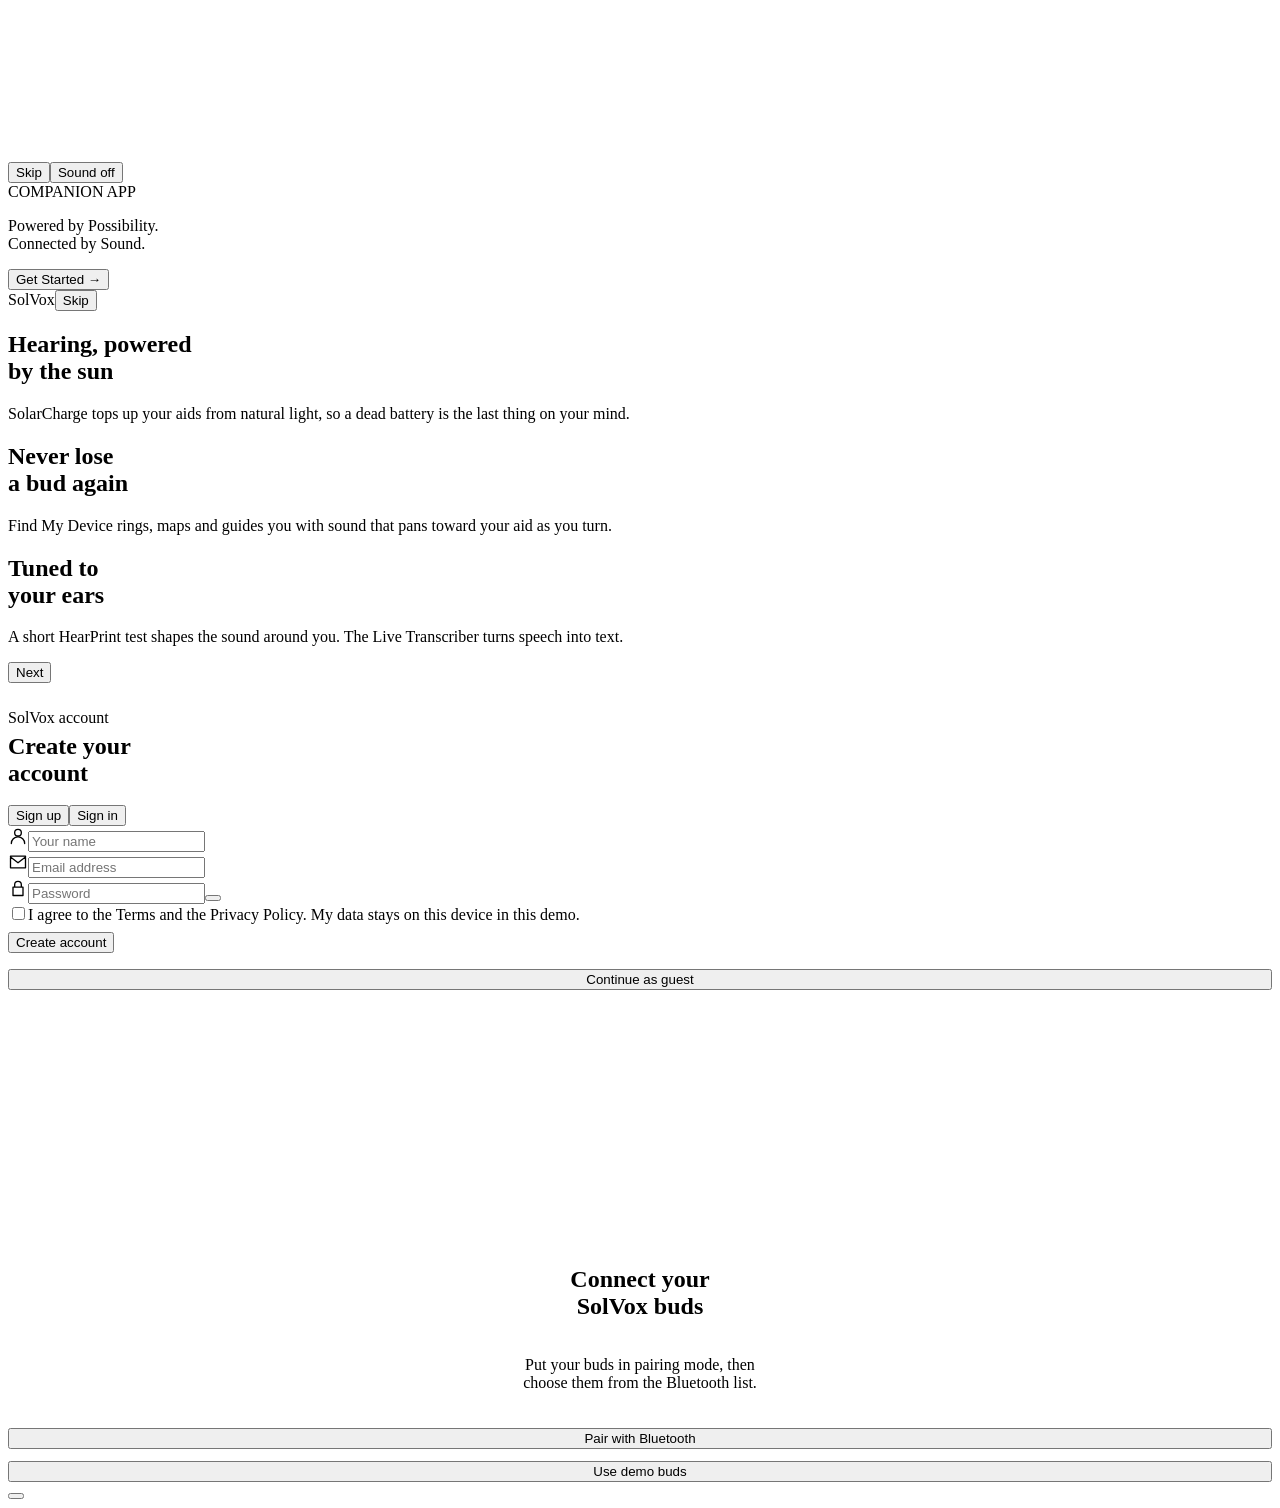
==== commit edb15679: "Add files via upload" ====
--- a/index.html
+++ b/index.html
@@ -1,231 +1,24 @@
-<!doctype html><html lang="en"><head><meta charset="utf-8"><meta name="viewport" content="width=device-width,initial-scale=1,viewport-fit=cover"><meta name="apple-mobile-web-app-capable" content="yes"><meta name="mobile-web-app-capable" content="yes"><meta name="apple-mobile-web-app-status-bar-style" content="black-translucent"><meta name="apple-mobile-web-app-title" content="SolVox"><meta name="theme-color" content="#12100E"><style>:root{color-scheme:light dark;padding-top:env(safe-area-inset-top,0px);padding-bottom:env(safe-area-inset-bottom,0px)}[hidden]{display:none!important}</style><title>SolVox Companion</title>
-<meta name="claude:viewport-fit-sides" content="cover">
-<style>
-/* Layout: one phone-shaped frame. Intro film -> welcome -> auth -> pairing -> five-tab shell with sliding overlays. */
-:root{--gut:0px;--fr:0px;--ts:1;
---bg0:#EBE2D0;--bg:#FBF8F1;--bg2:#F2EBDC;--card:#FFFEFA;--bar:rgba(251,248,241,.94);--line:rgba(80,60,20,.13);
---fg:#231E14;--mut:#756A58;--gold:#E2AE45;--gold2:#B98010;--gt:#8F6204;--onGold:#2A1D04;
---ok:#2B8A57;--warn:#C0701B;--bad:#C0432F;--L:#3F7FC4;--R:#CC4F3B;--shadow:0 12px 32px rgba(120,86,20,.13);--bs:0 10px 10px rgba(60,40,10,.35);
---head:'Josefin Sans','Avenir Next',system-ui,sans-serif;--body:'Jost','Avenir Next',system-ui,-apple-system,'Segoe UI',Roboto,sans-serif}
-@media (prefers-color-scheme:dark){:root:not([data-theme="light"]):not([data-app="light"]){
---bg0:#060504;--bg:#12100E;--bg2:#1A1714;--card:#1F1C18;--bar:rgba(18,16,14,.94);--line:rgba(255,236,200,.11);
---fg:#F6EFDF;--mut:#A99F89;--gold:#EDBE57;--gold2:#F4D07C;--gt:#EDBE57;--ok:#58C487;--warn:#E8A055;--bad:#E8725F;--L:#6AA5E8;--R:#EE7C68;--shadow:0 12px 32px rgba(0,0,0,.5);--bs:0 0 16px rgba(237,190,87,.3);color-scheme:dark}}
-:root[data-theme="dark"]:not([data-app="light"]),:root[data-app="dark"]{
---bg0:#060504;--bg:#12100E;--bg2:#1A1714;--card:#1F1C18;--bar:rgba(18,16,14,.94);--line:rgba(255,236,200,.11);
---fg:#F6EFDF;--mut:#A99F89;--gold:#EDBE57;--gold2:#F4D07C;--gt:#EDBE57;--ok:#58C487;--warn:#E8A055;--bad:#E8725F;--L:#6AA5E8;--R:#EE7C68;--shadow:0 12px 32px rgba(0,0,0,.5);--bs:0 0 16px rgba(237,190,87,.3);color-scheme:dark}
-*{box-sizing:border-box;-webkit-tap-highlight-color:transparent}
-html,body{height:100%}
-body{margin:0;background:var(--bg0);color:var(--fg);font:400 15px/1.4 var(--body);overflow:hidden;
-padding-left:max(var(--gut),env(safe-area-inset-left,0px));padding-right:max(var(--gut),env(safe-area-inset-right,0px))}
-button,input,textarea{font:inherit;color:inherit}
-button{cursor:pointer;border:0;background:none;padding:0}
-:focus-visible{outline:2px solid var(--gold);outline-offset:2px}
-.frame{position:relative;height:100%;max-width:430px;margin:0 auto;overflow:hidden;border-radius:var(--fr);background:var(--bg);
-font-size:calc(15px*var(--ts));box-shadow:0 30px 80px rgba(0,0,0,.25)}
-.scr{position:absolute;inset:0;background:var(--bg);display:flex;flex-direction:column;
-transition:transform .6s cubic-bezier(.22,.8,.2,1),opacity .5s ease,visibility 0s}
-.scr[data-s="right"]{transform:translateX(16%) scale(.985);opacity:0;visibility:hidden;pointer-events:none;transition:transform .6s cubic-bezier(.22,.8,.2,1),opacity .5s ease,visibility 0s .6s}
-.scr[data-s="left"]{transform:translateX(-10%) scale(.985);opacity:0;visibility:hidden;pointer-events:none;transition:transform .6s cubic-bezier(.22,.8,.2,1),opacity .5s ease,visibility 0s .6s}
-.head{font-family:var(--head)}
-.body{flex:1;min-height:0;overflow-y:auto;padding:4px 20px 28px;scrollbar-width:none;-webkit-overflow-scrolling:touch}
-.body::-webkit-scrollbar{display:none}
-.card{background:var(--card);border:1px solid var(--line);border-radius:22px;padding:16px;box-shadow:var(--shadow)}
-.row{display:flex;align-items:center;gap:12px}
-.sp{flex:1;min-width:0}
-.mut{color:var(--mut)}
-.h1{font:300 1.9em/1.1 var(--head);letter-spacing:.02em;margin:0}
-.h2{font:600 1.05em var(--head);letter-spacing:.04em;margin:0}
-.cap{font-size:.78em;letter-spacing:.14em;text-transform:uppercase;color:var(--mut);font-weight:500}
-.btn{display:flex;align-items:center;justify-content:center;gap:10px;height:3.5em;border-radius:2em;border:1.5px solid var(--gold);width:100%;font-weight:500;letter-spacing:.04em;transition:transform .2s,box-shadow .3s,background .3s}
-.btn:active{transform:scale(.97)}
-.btn.gold{background:linear-gradient(135deg,#F5D06E,#D9A235);color:var(--onGold);border-color:transparent;box-shadow:0 8px 24px rgba(217,162,53,.35)}
-.btn.sm{height:2.8em;font-size:.92em}
-.btn.dis{opacity:.45;pointer-events:none}
-.link{color:var(--gt);font-weight:500;text-decoration:underline;text-underline-offset:3px}
-.icbtn{width:2.8em;height:2.8em;border-radius:50%;display:grid;place-items:center;position:relative;border:1px solid var(--line);background:var(--card)}
-.icbtn .dot{position:absolute;top:.55em;right:.6em;width:.6em;height:.6em;border-radius:50%;background:var(--gold);box-shadow:0 0 0 2px var(--card)}
-.ic{display:block;flex:none}
-.chip{display:inline-flex;align-items:center;gap:6px;padding:.45em .95em;border-radius:2em;border:1px solid var(--line);background:var(--card);font-size:.9em;transition:all .3s}
-.chip.on{background:linear-gradient(135deg,#F5D06E,#DFA83B);color:var(--onGold);border-color:transparent;font-weight:500}
-.sw{position:relative;width:3.1em;height:1.8em;flex:none}
-.sw input{position:absolute;inset:0;opacity:0;margin:0;cursor:pointer;z-index:1}
-.sw i{position:absolute;inset:0;border-radius:2em;background:var(--bg2);border:1px solid var(--line);transition:.3s}
-.sw i::after{content:"";position:absolute;left:.2em;top:.2em;width:1.3em;height:1.3em;border-radius:50%;background:var(--mut);transition:.3s cubic-bezier(.3,1.4,.5,1)}
-.sw input:checked+i{background:linear-gradient(135deg,#F5D06E,#DFA83B);border-color:transparent}
-.sw input:checked+i::after{transform:translateX(1.3em);background:#fff}
-.list>*+*{border-top:1px solid var(--line)}
-.li{display:flex;align-items:center;gap:12px;padding:.9em 0;width:100%;text-align:left}
-.li .ico{width:2.4em;height:2.4em;border-radius:12px;background:var(--bg2);display:grid;place-items:center;color:var(--gt);flex:none}
-.li b{font-weight:500;display:block}
-.li small{display:block;color:var(--mut);font-size:.82em}
-.top{display:flex;align-items:center;justify-content:space-between;gap:12px;padding:14px 20px 10px}
-.top .t{font:400 1.25em var(--head);letter-spacing:.06em}
-/* intro */
-#s-intro{background:#050403;color:#F6EFDF}
-#introCv{position:absolute;inset:0;width:100%;height:100%}
-.intro-ui{position:absolute;inset:0;display:flex;flex-direction:column;justify-content:space-between;padding:18px 26px 30px}
-.intro-top{display:flex;justify-content:space-between}
-.ghost{color:rgba(246,239,223,.8);border:1px solid rgba(246,239,223,.25);border-radius:2em;padding:.45em 1em;font-size:.85em;letter-spacing:.12em;text-transform:uppercase;background:rgba(0,0,0,.25);backdrop-filter:blur(6px)}
-.intro-mid{text-align:center;margin-top:-6vh}
-.wm{font:300 2.9em var(--head);letter-spacing:.34em;margin-right:-.34em;display:flex;justify-content:center;color:#FBF1DA;text-shadow:0 0 28px rgba(255,190,80,.55)}
-.wm span{opacity:0;transform:translateY(14px);filter:blur(8px);animation:wl 1.1s cubic-bezier(.2,.8,.2,1) forwards}
-@keyframes wl{to{opacity:1;transform:none;filter:none}}
-.isub{font:300 .8em var(--head);letter-spacing:.5em;margin-top:.9em;opacity:0;animation:fi 1.2s 5.2s forwards;color:#E9D8B3}
-.itag{text-align:center;font-size:1.05em;line-height:1.5;margin:0 0 22px;opacity:0;animation:fi 1.4s 5.8s forwards}
-.igo{opacity:0;animation:fi 1.2s 6.6s forwards;border-color:#E9B949;color:#F6E7BE;background:rgba(0,0,0,.25);backdrop-filter:blur(6px)}
-@keyframes fi{to{opacity:1}}
-/* welcome */
-.wel-track{flex:1;display:flex;overflow-x:auto;scroll-snap-type:x mandatory;scrollbar-width:none}
-.wel-track::-webkit-scrollbar{display:none}
-.wel{flex:0 0 100%;scroll-snap-align:center;display:flex;flex-direction:column;align-items:center;justify-content:center;padding:30px 34px;text-align:center;gap:14px}
-.wel p{color:var(--mut);margin:0;max-width:30ch}
-.art{width:220px;height:220px;border-radius:50%;display:grid;place-items:center;position:relative;margin-bottom:16px;background:radial-gradient(circle,rgba(226,174,69,.28),transparent 68%)}
-.art::before,.art::after{content:"";position:absolute;inset:0;border-radius:50%;border:1px solid var(--gold);opacity:0;animation:rip 3.6s infinite}
-.art::after{animation-delay:1.8s}
-@keyframes rip{0%{transform:scale(.5);opacity:.7}100%{transform:scale(1.25);opacity:0}}
-.wel-foot{padding:10px 26px calc(24px + env(safe-area-inset-bottom,0px));display:flex;flex-direction:column;gap:12px;align-items:center}
-.dots{display:flex;gap:8px}
-.dots i{width:8px;height:8px;border-radius:8px;background:var(--line);transition:all .4s}
-.dots i.on{width:26px;background:var(--gold)}
-/* auth */
-.seg{display:grid;grid-template-columns:1fr 1fr;background:var(--bg2);border-radius:2em;padding:4px;position:relative}
-.seg button{padding:.7em;border-radius:2em;position:relative;z-index:1;font-weight:500;color:var(--mut);transition:color .3s}
-.seg button.on{color:var(--onGold)}
-.seg .pill{position:absolute;top:4px;bottom:4px;left:4px;width:calc(50% - 4px);border-radius:2em;background:linear-gradient(135deg,#F5D06E,#DFA83B);transition:transform .45s cubic-bezier(.3,1.2,.4,1)}
-.seg[data-t="in"] .pill{transform:translateX(100%)}
-.fld{position:relative;margin-top:14px}
-.fld>svg.ic{position:absolute;left:14px;top:50%;transform:translateY(-50%);color:var(--mut);pointer-events:none}
-.fld input[type=text],.fld input[type=email],.fld input[type=password]{width:100%;height:3.4em;border-radius:16px;border:1.5px solid var(--line);background:var(--card);padding:0 44px;outline:0;transition:border-color .3s,box-shadow .3s}
-.fld input:focus{border-color:var(--gold);box-shadow:0 0 0 4px rgba(226,174,69,.18)}
-.fld .eye{position:absolute;right:6px;top:50%;transform:translateY(-50%);width:2.6em;height:2.6em;display:grid;place-items:center;color:var(--mut)}
-.err{color:var(--bad);font-size:.84em;min-height:1.2em;margin:6px 4px 0}
-.meter{display:flex;gap:4px;margin-top:8px}
-.meter i{flex:1;height:4px;border-radius:4px;background:var(--line);transition:background .3s}
-.chk{display:flex;gap:10px;align-items:flex-start;margin-top:14px;font-size:.9em;color:var(--mut)}
-.chk input{accent-color:#D9A235;width:1.2em;height:1.2em;margin:.1em 0 0}
-/* tabs */
-.tabs{position:relative;flex:1;min-height:0}
-.tab{position:absolute;inset:0;display:flex;flex-direction:column;transition:transform .5s cubic-bezier(.22,.8,.2,1),opacity .4s;background:var(--bg)}
-.tab[data-s="right"]{transform:translateX(9%);opacity:0;visibility:hidden;pointer-events:none;transition:transform .5s cubic-bezier(.22,.8,.2,1),opacity .4s,visibility 0s .5s}
-.tab[data-s="left"]{transform:translateX(-9%);opacity:0;visibility:hidden;pointer-events:none;transition:transform .5s cubic-bezier(.22,.8,.2,1),opacity .4s,visibility 0s .5s}
-.tabbar{display:flex;justify-content:space-around;padding:8px 6px calc(10px + env(safe-area-inset-bottom,0px));border-top:1px solid var(--line);background:var(--bar);backdrop-filter:blur(14px);position:relative;z-index:5}
-.tabbar button{flex:1;display:flex;flex-direction:column;align-items:center;gap:3px;font-size:.68em;color:var(--mut);padding:6px 0;position:relative;transition:color .3s}
-.tabbar button svg{transition:transform .4s cubic-bezier(.3,1.5,.5,1)}
-.tabbar button.on{color:var(--gt)}
-.tabbar button.on svg{transform:translateY(-2px) scale(1.12)}
-.tabbar button::after{content:"";position:absolute;top:-9px;width:22px;height:3px;border-radius:3px;background:var(--gold);transform:scaleX(0);transition:transform .4s}
-.tabbar button.on::after{transform:scaleX(1)}
-/* rings */
-.ring{position:relative;width:min(240px,64vw);aspect-ratio:1;margin:0 auto}
-.ring>svg{width:100%;height:100%;overflow:visible}
-.ring .rt{fill:none;stroke:var(--line);stroke-width:7}
-.ring .rp{fill:none;stroke:url(#goldG);stroke-width:7;stroke-linecap:round;transition:stroke-dashoffset 1.2s cubic-bezier(.2,.8,.2,1);filter:drop-shadow(0 0 8px rgba(226,174,69,.55))}
-.ring .rin{position:absolute;inset:0;display:flex;flex-direction:column;align-items:center;justify-content:center;gap:2px}
-.ring .rin .ic{color:var(--gold);animation:spin 18s linear infinite}
-@keyframes spin{to{transform:rotate(360deg)}}
-.pct{font:300 3.2em/1 var(--head)}
-.pct b{font-weight:300}.pct small{font-size:.45em}
-.lbl{color:var(--mut);font-size:.9em}
-.glow{position:absolute;inset:-14%;border-radius:50%;background:radial-gradient(circle,rgba(226,174,69,calc(.12 + .35*var(--aura,.5))),transparent 65%);animation:breathe 4s ease-in-out infinite;pointer-events:none}
-@keyframes breathe{50%{transform:scale(1.07);opacity:.75}}
-.buds{display:grid;grid-template-columns:1fr auto 1fr;align-items:center;gap:6px;margin-top:6px}
-.budc{display:flex;flex-direction:column;align-items:center;gap:4px;font-size:.9em}
-.btpill{display:flex;flex-direction:column;align-items:center;gap:4px;font-size:.78em;color:var(--mut)}
-.btpill .c{width:3.2em;height:3.2em;border-radius:50%;display:grid;place-items:center;border:1.5px solid var(--gold);color:var(--gt);background:var(--card);transition:all .4s}
-.btpill.off .c{border-color:var(--line);color:var(--mut)}
-.g2{display:grid;grid-template-columns:1fr 1fr;gap:12px}
-.tile{display:flex;flex-direction:column;align-items:flex-start;gap:10px;text-align:left;padding:16px;border-radius:22px;border:1px solid var(--line);background:var(--card);box-shadow:var(--shadow);transition:transform .25s}
-.tile:active{transform:scale(.97)}
-.tile .ico{width:2.6em;height:2.6em;border-radius:14px;background:var(--bg2);display:grid;place-items:center;color:var(--gt)}
-.tile small{color:var(--mut);display:block;font-size:.8em}
-.tile.gold{background:linear-gradient(135deg,#F5D06E,#D79F2F);color:var(--onGold);border:0}
-.tile.gold .ico{background:rgba(255,255,255,.35);color:var(--onGold)}
-.tile.gold small{color:rgba(42,29,4,.72)}
-.ok{color:var(--ok)}.bad{color:var(--bad)}
-.dotok{display:inline-block;width:8px;height:8px;border-radius:50%;background:var(--ok);margin-right:6px;box-shadow:0 0 0 4px rgba(43,138,87,.18)}
-.dotok.off{background:var(--bad);box-shadow:0 0 0 4px rgba(192,67,47,.18)}
-/* tune */
-.dial{position:relative;width:min(230px,62vw);aspect-ratio:1;touch-action:none}
-.dial>svg{width:100%;height:100%;overflow:visible;cursor:grab}
-.dial .tr{fill:none;stroke:var(--line);stroke-width:9;stroke-linecap:round}
-.dial .pr{fill:none;stroke:url(#goldG);stroke-width:9;stroke-linecap:round;filter:drop-shadow(0 0 6px rgba(226,174,69,.5))}
-.dial .kn{fill:var(--bg);stroke:var(--gold);stroke-width:3}
-.dial .mid{position:absolute;inset:0;display:flex;flex-direction:column;align-items:center;justify-content:center;pointer-events:none}
-.rng{width:100%;accent-color:#D9A235}
-canvas.spec{width:100%;height:84px;display:block;border-radius:14px;background:var(--bg2)}
-.scene{display:inline-flex;gap:8px;align-items:center;padding:.4em .9em;border-radius:2em;background:var(--bg2);font-size:.85em}
-.scene i{width:8px;height:8px;border-radius:50%;background:var(--mut)}
-.scene.live i{background:var(--ok);animation:pulse 1.2s infinite}
-@keyframes pulse{50%{transform:scale(1.6);opacity:.5}}
-.mrow{display:flex;align-items:center;gap:12px;width:100%;padding:.85em 12px;border-radius:16px;text-align:left;border:1px solid transparent;transition:all .3s}
-.mrow.on{background:var(--bg2);border-color:var(--gold)}
-.mrow .rad{width:1.3em;height:1.3em;border-radius:50%;border:2px solid var(--line);margin-left:auto;transition:all .3s}
-.mrow.on .rad{border-color:var(--gold);background:radial-gradient(circle,var(--gold) 45%,transparent 50%)}
-/* find */
-.radar{position:relative;width:100%;aspect-ratio:1;border-radius:50%;touch-action:none;background:radial-gradient(circle,rgba(226,174,69,.1),transparent 70%)}
-.radar canvas{width:100%;height:100%;display:block}
-.sig{display:flex;gap:3px;align-items:flex-end;height:1.1em}
-.sig i{width:4px;background:var(--line);border-radius:2px;transition:background .3s}
-.sig i.on{background:var(--gold)}
-.badge{font-size:.72em;letter-spacing:.1em;text-transform:uppercase;padding:.3em .7em;border-radius:2em;background:var(--bg2);color:var(--mut)}
-.badge.live{background:rgba(43,138,87,.15);color:var(--ok)}
-.pulsebtn{position:relative}
-.pulsebtn.act::after{content:"";position:absolute;inset:-4px;border-radius:2em;border:2px solid var(--gold);animation:rip 1.6s infinite}
-textarea,.fld2{width:100%;border-radius:14px;border:1.5px solid var(--line);background:var(--card);padding:.7em 1em;outline:0;resize:none}
-textarea:focus,.fld2:focus{border-color:var(--gold)}
-/* solar */
-.bars{display:flex;align-items:flex-end;gap:10px;height:96px}
-.bars div{flex:1;display:flex;flex-direction:column;align-items:center;gap:6px;justify-content:flex-end;height:100%;font-size:.7em;color:var(--mut)}
-.bars b{width:100%;border-radius:8px 8px 3px 3px;background:linear-gradient(180deg,#F5D06E,#C98F1E);transition:height 1s cubic-bezier(.2,.8,.2,1);min-height:3px}
-.bars div.today b{box-shadow:0 0 14px rgba(226,174,69,.6)}
-/* overlays */
-.ovl{position:absolute;inset:0;background:var(--bg);display:flex;flex-direction:column;transform:translateY(100%);visibility:hidden;transition:transform .55s cubic-bezier(.22,.8,.2,1),visibility 0s .55s;z-index:20}
-.ovl.open{transform:none;visibility:visible;transition:transform .55s cubic-bezier(.22,.8,.2,1),visibility 0s}
-.ovl.dark{background:#060504;color:#F6EFDF}
-.faq{width:100%;text-align:left;padding:.9em 0}
-.faq .a{max-height:0;overflow:hidden;color:var(--mut);font-size:.92em;transition:max-height .4s,margin .4s}
-.faq.open .a{max-height:220px;margin-top:8px}
-.faq .ic.ch{transition:transform .3s;margin-left:auto}
-.faq.open .ic.ch{transform:rotate(90deg)}
-.res li{display:flex;gap:10px;align-items:center;padding:.5em 0;list-style:none}
-.res{padding:0;margin:0}
-.testbtn{width:min(190px,52vw);aspect-ratio:1;border-radius:50%;background:radial-gradient(circle at 35% 30%,#FBE19A,#D9A235 70%);color:var(--onGold);font:600 1.15em var(--head);letter-spacing:.06em;box-shadow:0 0 0 0 rgba(226,174,69,.5),0 16px 40px rgba(217,162,53,.4);transition:transform .15s}
-.testbtn:active{transform:scale(.94)}
-.lvl{height:8px;border-radius:8px;background:var(--bg2);overflow:hidden}.lvl i{display:block;height:100%;width:0;background:linear-gradient(90deg,#F5D06E,#D9A235);transition:width .3s}
-.solarbig{width:min(260px,70vw);aspect-ratio:1;border-radius:50%;position:relative;display:grid;place-items:center;
-background:conic-gradient(from 0deg,#6b4a10,#F5D06E,#6b4a10,#F5D06E,#6b4a10);animation:spin 9s linear infinite;box-shadow:0 0 80px rgba(240,180,60,.55)}
-.solarbig::before{content:"";position:absolute;inset:7px;border-radius:50%;background:#0a0806}
-.solarbig>*{animation:spin 9s linear infinite reverse}
-#toast{position:absolute;left:50%;bottom:calc(84px + env(safe-area-inset-bottom,0px));transform:translate(-50%,20px);background:#241d12;color:#F6EFDF;padding:.7em 1.2em;border-radius:2em;font-size:.88em;opacity:0;pointer-events:none;transition:.4s;z-index:60;max-width:88%;text-align:center;box-shadow:0 10px 30px rgba(0,0,0,.35);border:1px solid rgba(233,185,73,.4)}
-#toast.show{opacity:1;transform:translate(-50%,0)}
-.stage{position:fixed;left:-9999px}
-@media (prefers-reduced-motion:reduce){*{animation-duration:.01s!important;animation-iteration-count:1!important;transition-duration:.01s!important}.wm span,.isub,.itag,.igo{opacity:1!important}}
-.budimg{display:block;height:auto;filter:drop-shadow(var(--bs));animation:floaty 5.5s ease-in-out infinite;user-select:none;-webkit-user-drag:none}
-.budc:nth-child(3) .budimg,.row .budimg+.budimg{animation-delay:-2.7s}
-@keyframes floaty{50%{transform:translateY(-5px)}}
-.led{display:inline-block;width:10px;height:10px;border-radius:50%;background:var(--bad);flex:none;box-shadow:0 0 0 3px rgba(192,67,47,.18)}
-.led.on{background:#25D9C5;box-shadow:0 0 0 3px rgba(37,217,197,.22),0 0 12px #25D9C5;animation:pulse 2.2s infinite}
-.led.big{width:14px;height:14px}
-.strip{width:100%;display:flex;align-items:center;gap:8px;padding:7px 16px;font-size:.78em;background:var(--bg2);border-bottom:1px solid var(--line);text-align:left;flex:none}
-.strip.off{background:rgba(192,67,47,.12)}
-.net{padding:.15em .7em;border-radius:2em;background:rgba(43,138,87,.15);color:var(--ok);font-weight:500}
-.net.offline{background:rgba(192,112,27,.18);color:var(--warn)}
-.connc.off{border-color:rgba(192,67,47,.45)}
-.cl{padding:.45em 0;border-bottom:1px solid var(--line);line-height:1.35}
-.cl:last-child{border-bottom:0}
-.cl small{color:var(--mut);margin-right:.6em;font-size:.62em;letter-spacing:.04em}
-.cl.int{color:var(--mut)}
-mark{background:rgba(226,174,69,.45);color:inherit;border-radius:4px;padding:0 3px}
-.latest{line-height:1.25;min-height:2.6em;overflow-wrap:anywhere}
-.latest-card{border-color:var(--gold)}
-.capmsg{padding:.7em 1em;border-radius:14px;background:rgba(192,112,27,.14);color:var(--warn);font-size:.88em}
-select.fld2{appearance:auto}
-.body>.btn,.body>.g2,.body>.row,.body>.card.list,.body>.link{flex-shrink:0}
-.capmsg .chip{display:inline-flex}
-</style>
-
-</head><body><div class="frame" id="frame">
-<svg width="0" height="0" style="position:absolute" aria-hidden="true"><defs><linearGradient id="goldG" x1="0" y1="0" x2="1" y2="1"><stop offset="0" stop-color="#F7D675"/><stop offset="1" stop-color="#D49A2A"/></linearGradient></defs></svg>
+<!doctype html>
+<html lang="en">
+<head>
+<meta charset="utf-8">
+<meta name="viewport" content="width=device-width,initial-scale=1,viewport-fit=cover">
+<title>SolVox Companion</title>
+<meta name="description" content="Companion app for SolVox solar hearing aids">
+<meta name="theme-color" content="#12100E">
+<meta name="apple-mobile-web-app-capable" content="yes">
+<meta name="mobile-web-app-capable" content="yes">
+<meta name="apple-mobile-web-app-title" content="SolVox">
+<meta name="apple-mobile-web-app-status-bar-style" content="black-translucent">
+<link rel="manifest" href="manifest.webmanifest">
+<link rel="apple-touch-icon" href="icon-192.png">
+<link rel="icon" href="icon-192.png">
+<link rel="stylesheet" href="css/styles.css">
+<link rel="stylesheet" href="css/looks.css">
+</head>
+<body>
+<div class="frame" id="frame">
+<svg width="0" height="0" style="position:absolute" aria-hidden="true"><defs><linearGradient id="goldG" x1="0" y1="0" x2="1" y2="1"><stop offset="0" style="stop-color:var(--g1)"/><stop offset="1" style="stop-color:var(--g2)"/></linearGradient></defs></svg>
 
 <!-- INTRO FILM -->
 <section class="scr" id="s-intro" data-s="active" aria-label="Intro">
@@ -307,504 +100,7 @@
 <section class="ovl" id="o-caps"></section>
 <div id="toast" role="status" aria-live="polite"></div>
 </div>
-
-<script>
-(()=>{
-'use strict';
-const $=(s,r=document)=>r.querySelector(s),$$=(s,r=document)=>[...r.querySelectorAll(s)];
-const clamp=(v,a,b)=>Math.min(b,Math.max(a,v)),lerp=(a,b,t)=>a+(b-a)*t,ease=t=>1-Math.pow(1-t,3);
-const esc=s=>String(s).replace(/[&<>"']/g,c=>({'&':'&amp;','<':'&lt;','>':'&gt;','"':'&quot;',"'":'&#39;'}[c]));
-const root=document.documentElement,frame=$('#frame');
-/* ---------- state ---------- */
-const KEY='solvox.v1';
-const DEF={user:null,theme:'auto',ts:1,haptics:true,notif:{battery:true,conn:true,update:false},push:false,vol:70,mode:'normal',auto:false,nr:true,wind:false,dir:false,
-lost:false,lostMsg:'',sep:true,sunSrc:'auto',backup:false,bat:{L:85,R:83},hist:[22,31,18,40,27,35,12],hear:null,last:null,note:'',alerts:[],usage:405,dev:null,flags:{low:false,full:false,sep:false}};
-let S;try{S=Object.assign({},DEF,JSON.parse(localStorage.getItem(KEY)||'{}'));}catch(e){S=Object.assign({},DEF);}
-S.notif=Object.assign({},DEF.notif,S.notif);S.flags=Object.assign({},DEF.flags,S.flags);S.bat=Object.assign({},DEF.bat,S.bat);
-let st=0;const save=()=>{clearTimeout(st);st=setTimeout(()=>{try{localStorage.setItem(KEY,JSON.stringify(S))}catch(e){}},300)};
-const users=()=>{try{return JSON.parse(localStorage.getItem('solvox.users')||'[]')}catch(e){return[]}};
-const saveUsers=u=>{try{localStorage.setItem('solvox.users',JSON.stringify(u))}catch(e){}};
-/* ---------- icons ---------- */
-const P={sun:'<circle cx="12" cy="12" r="4"/><path d="M12 2v2M12 20v2M2 12h2M20 12h2M4.9 4.9l1.4 1.4M17.7 17.7l1.4 1.4M4.9 19.1l1.4-1.4M17.7 6.3l1.4-1.4"/>',
-home:'<path d="M3 11l9-8 9 8v9a1 1 0 0 1-1 1h-5v-6H9v6H4a1 1 0 0 1-1-1z"/>',
-tune:'<path d="M4 6h8M16 6h4M4 12h3M11 12h9M4 18h11M19 18h1"/><circle cx="14" cy="6" r="2"/><circle cx="9" cy="12" r="2"/><circle cx="17" cy="18" r="2"/>',
-find:'<circle cx="12" cy="12" r="3"/><circle cx="12" cy="12" r="8"/><path d="M12 1.5v3M12 19.5v3M1.5 12h3M19.5 12h3"/>',
-bell:'<path d="M6 9a6 6 0 1 1 12 0c0 6 2 7 2 7H4s2-1 2-7M10 20a2 2 0 0 0 4 0"/>',
-gear:'<circle cx="12" cy="12" r="3"/><path d="M12 2.5v2.4M12 19.1v2.4M2.5 12h2.4M19.1 12h2.4M5.3 5.3L7 7M17 17l1.7 1.7M5.3 18.7L7 17M17 7l1.7-1.7"/><circle cx="12" cy="12" r="7"/>',
-bt:'<path d="M7 7l10 10-5 5V2l5 5L7 17"/>',ear:'<path d="M7 9a5 5 0 0 1 10 0c0 3-3 3.5-3 6.5a2.5 2.5 0 0 1-5 0M10 9a2 2 0 0 1 4 0"/>',
-bolt:'<path d="M13 2L4 14h7l-1 8 9-12h-7z"/>',moon:'<path d="M20 14A8 8 0 1 1 10 4a6.5 6.5 0 0 0 10 10z"/>',
-chat:'<path d="M4 5h16v11H9l-5 4z"/>',mic:'<path d="M12 3a3 3 0 0 1 3 3v5a3 3 0 0 1-6 0V6a3 3 0 0 1 3-3M5 11a7 7 0 0 0 14 0M12 18v3"/>',
-bat:'<path d="M3 8h15v8H3zM21 11v2"/>',chev:'<path d="M9 6l6 6-6 6"/>',back:'<path d="M15 6l-6 6 6 6"/>',check:'<path d="M5 12l5 5 9-10"/>',
-play:'<path d="M7 4l13 8-13 8z"/>',pin:'<path d="M12 21s-7-6.2-7-11a7 7 0 0 1 14 0c0 4.8-7 11-7 11"/><circle cx="12" cy="10" r="2.5"/>',
-eye:'<path d="M2 12s4-7 10-7 10 7 10 7-4 7-10 7S2 12 2 12"/><circle cx="12" cy="12" r="3"/>',eyeoff:'<path d="M2 12s4-7 10-7 10 7 10 7-4 7-10 7S2 12 2 12"/><circle cx="12" cy="12" r="3"/><path d="M3 3l18 18"/>',
-user:'<path d="M12 4a4 4 0 1 0 0 8a4 4 0 0 0 0-8M4 21a8 8 0 0 1 16 0"/>',vol:'<path d="M4 9v6h4l5 4V5L8 9zM16 9a4 4 0 0 1 0 6"/>',
-minus:'<path d="M5 12h14"/>',plus:'<path d="M12 5v14M5 12h14"/>',wave:'<path d="M4 10v4M8 6v12M12 3v18M16 7v10M20 10v4"/>',
-shield:'<path d="M12 3l8 3v6c0 5-4 8-8 9-4-1-8-4-8-9V6z"/><path d="M9 12l2 2 4-4"/>',help:'<circle cx="12" cy="12" r="9"/><path d="M9.5 9.5a2.5 2.5 0 1 1 3.5 2.3c-.8.4-1 .9-1 1.7M12 17h0"/>',
-nav:'<path d="M12 3l6 17-6-4-6 4z"/>',x:'<path d="M6 6l12 12M18 6L6 18"/>',moon2:'<path d="M20 14A8 8 0 1 1 10 4a6.5 6.5 0 0 0 10 10z"/>',
-flag:'<path d="M5 21V4M5 4h11l-2 4 2 4H5"/>',trash:'<path d="M4 7h16M9 7V4h6v3M6 7l1 13h10l1-13"/>',out:'<path d="M9 4H4v16h5M16 8l4 4-4 4M20 12H9"/>',
-copy:'<rect x="8" y="8" width="12" height="12" rx="2"/><path d="M16 8V5a1 1 0 0 0-1-1H5a1 1 0 0 0-1 1v10a1 1 0 0 0 1 1h3"/>',
-lock:'<path d="M6 11h12v10H6zM8 11V8a4 4 0 0 1 8 0v3"/>',scan:'<path d="M4 8V5a1 1 0 0 1 1-1h3M16 4h3a1 1 0 0 1 1 1v3M20 16v3a1 1 0 0 1-1 1h-3M8 20H5a1 1 0 0 1-1-1v-3M4 12h16"/>'};
-const ic=(n,s=22)=>`<svg class="ic" width="${s}" height="${s}" viewBox="0 0 24 24" fill="none" stroke="currentColor" stroke-width="1.6" stroke-linecap="round" stroke-linejoin="round" aria-hidden="true">${P[n]||''}</svg>`;
-const IMG={L:'[data-uri]',R:'[data-uri]'};
-const bud=(side='L',w=70)=>`<img class="budimg" src="${IMG[side]}" width="${w}" alt="${side==='L'?'Left':'Right'} SolVox bud" draggable="false">`;
-/* ---------- helpers ---------- */
-let toastT=0;const toast=m=>{const t=$('#toast');t.textContent=m;t.classList.add('show');clearTimeout(toastT);toastT=setTimeout(()=>t.classList.remove('show'),2800)};
-const vib=p=>{if(S.haptics&&navigator.vibrate)try{navigator.vibrate(p)}catch(e){}};
-const hour=()=>{const d=new Date();return d.getHours()+d.getMinutes()/60};
-const sunF=(h=hour())=>h>=6&&h<=18?Math.max(0,Math.sin(Math.PI*(h-6)/12)):0;
-const greet=()=>{const h=new Date().getHours();return h<12?'Good morning':h<18?'Good afternoon':'Good evening'};
-const fmtT=t=>{const d=new Date(t);return d.toLocaleString([], {weekday:'short',hour:'2-digit',minute:'2-digit'})};
-const connected=()=>!!(S.dev&&S.dev.connected);
-const avgBat=()=>(S.bat.L+S.bat.R)/2;
-const C84=2*Math.PI*84;
-const ring=(p,label)=>`<div class="ring" data-ring><div class="glow"></div><svg viewBox="0 0 200 200"><circle class="rt" cx="100" cy="100" r="84"/><circle class="rp" cx="100" cy="100" r="84" stroke-dasharray="${C84}" stroke-dashoffset="${C84*(1-p/100)}" transform="rotate(-90 100 100)"/></svg><div class="rin">${ic('sun',30)}<div class="pct"><b>${Math.round(p)}</b><small>%</small></div><div class="lbl">${label}</div></div></div>`;
-const setRings=()=>{$$('[data-ring]').forEach(r=>{const own=r.dataset.ring||'avg';const p=own==='avg'?avgBat():own==='L'?S.bat.L:S.bat.R;const c=$('.rp',r);if(c)c.setAttribute('stroke-dashoffset',C84*(1-p/100));const b=$('.pct b',r);if(b)b.textContent=Math.round(p)})};
-/* ---------- router ---------- */
-let cur='s-intro';
-function show(id,dir=1){if(id===cur)return;const a=$('#'+cur),b=$('#'+id);b.style.transition='none';b.dataset.s=dir>0?'right':'left';void b.offsetWidth;b.style.transition='';b.dataset.s='active';a.dataset.s=dir>0?'left':'right';cur=id;if(id==='s-intro')startIntro();else stopIntro()}
-const TABS=['home','tune','find','solar','me'];let curTab='home';
-const TLAB={home:'Home',tune:'SoundTune',find:'Find',solar:'Solar',me:'Settings'};
-const TIC={home:'home',tune:'tune',find:'find',solar:'sun',me:'gear'};
-function tab(n){if(n===curTab)return;const a=$('#tab-'+curTab),b=$('#tab-'+n),d=TABS.indexOf(n)>TABS.indexOf(curTab)?1:-1;b.style.transition='none';b.dataset.s=d>0?'right':'left';void b.offsetWidth;b.style.transition='';b.dataset.s='active';a.dataset.s=d>0?'left':'right';curTab=n;$$('#tabbar button').forEach(x=>x.classList.toggle('on',x.dataset.v===n));vib(8);if(n==='find')syncFind();if(n==='solar')renderSolar();if(n!=='tune'&&false)0}
-const OV={hearing:()=>renderHearing(),alerts:()=>renderAlerts(),personal:()=>renderPersonal(),help:()=>renderHelp(),test:()=>renderTestIntro(),solar:()=>renderSolarFull(),caps:()=>renderCaps()};
-function openO(n){OV[n]&&OV[n]();$('#o-'+n).classList.add('open');vib(8)}
-function closeO(n){$('#o-'+n).classList.remove('open');if(n==='test')abortTest();if(n==='caps')stopCaps();if(n==='alerts'){S.alerts.forEach(a=>a.read=true);save();renderHome()}}
-/* ---------- alerts ---------- */
-function addAlert(type,title,msg,force){const pref={battery:S.notif.battery,conn:S.notif.conn,update:S.notif.update,find:true}[type];if(pref===false&&!force)return;
-S.alerts.unshift({t:Date.now(),type,title,msg,read:false});S.alerts=S.alerts.slice(0,40);save();toast(title);vib([60,40,60]);renderHome();
-if(S.push&&'Notification'in window&&Notification.permission==='granted'){try{new Notification(title,{body:msg})}catch(e){}}}
-/* ---------- intro film ---------- */
-const cv=$('#introCv'),cx=cv.getContext('2d');let introRaf=0,introT0=0,introOn=false,soundOn=false,iaud=null;
-const WM='SOLVOX';$('#wm').innerHTML=[...WM].map((c,i)=>`<span style="animation-delay:${3.6+i*.14}s">${c}</span>`).join('');
-const parts=Array.from({length:70},()=>({x:Math.random(),y:Math.random(),r:Math.random()*1.6+.4,v:Math.random()*.02+.005,p:Math.random()*6}));
-function sizeCv(){const d=Math.min(devicePixelRatio||1,2),r=cv.getBoundingClientRect();cv.width=Math.max(2,r.width*d);cv.height=Math.max(2,r.height*d)}
-function introFrame(now){if(!introOn)return;const t=Math.max(0,(now-introT0)/1000),w=cv.width,h=cv.height,d=w/(cv.getBoundingClientRect().width||w);
-const e=ease(clamp(t/5.2,0,1)),hy=h*.6,x=w/2;cx.clearRect(0,0,w,h);cx.fillStyle='#050403';cx.fillRect(0,0,w,h);
-const sy=hy+(1-e)*h*.16-e*h*.005;
-let g=cx.createRadialGradient(x,sy,0,x,sy,w*(.18+1.1*e));g.addColorStop(0,`rgba(255,226,150,${.2+.8*e})`);g.addColorStop(.18,`rgba(255,170,60,${.55*e})`);g.addColorStop(.5,`rgba(150,70,10,${.28*e})`);g.addColorStop(1,'rgba(0,0,0,0)');cx.fillStyle=g;cx.fillRect(0,0,w,h);
-/* rays */
-cx.save();cx.translate(x,sy);for(let i=-7;i<=7;i++){const a=i*Math.PI/16-Math.PI/2,len=w*(.12+.3*e)*(1-Math.abs(i)/12);cx.strokeStyle=`rgba(255,210,120,${.5*e*(1-Math.abs(i)/9)})`;cx.lineWidth=1.4*d;cx.beginPath();cx.moveTo(Math.cos(a)*w*.05,Math.sin(a)*w*.05);cx.lineTo(Math.cos(a)*len,Math.sin(a)*len);cx.stroke()}cx.restore();
-/* sound ripples */
-for(let k=0;k<6;k++){const ph=((t*.28+k/6)%1),r=ph*w*.95;cx.strokeStyle=`rgba(240,190,90,${(1-ph)*.34*e})`;cx.lineWidth=1.2*d;cx.beginPath();cx.arc(x,sy,r,Math.PI*1.02,Math.PI*1.98);cx.stroke()}
-/* planet */
-const R=w*2.1;cx.fillStyle='#070504';cx.beginPath();cx.arc(x,hy+R,R,0,7);cx.fill();
-const rim=cx.createLinearGradient(x-w*.6,hy,x+w*.6,hy);rim.addColorStop(0,'rgba(255,190,80,0)');rim.addColorStop(.5,`rgba(255,215,130,${.95*e})`);rim.addColorStop(1,'rgba(255,190,80,0)');
-cx.strokeStyle=rim;cx.lineWidth=2.2*d;cx.beginPath();cx.arc(x,hy+R,R,Math.PI*1.4,Math.PI*1.6);cx.stroke();
-const hz=cx.createRadialGradient(x,hy,0,x,hy,w*.6);hz.addColorStop(0,`rgba(255,200,110,${.38*e})`);hz.addColorStop(1,'rgba(0,0,0,0)');cx.fillStyle=hz;cx.fillRect(0,hy-h*.1,w,h*.2);
-/* dust */
-parts.forEach(p=>{p.y-=p.v*.003;if(p.y<0)p.y=1;const a=(.2+.5*Math.sin(t*1.3+p.p)**2)*e;cx.fillStyle=`rgba(255,220,150,${a*.7})`;cx.beginPath();cx.arc(p.x*w,p.y*h*.6+h*.05,p.r*d,0,7);cx.fill()});
-introRaf=requestAnimationFrame(introFrame)}
-function startIntro(){introOn=true;sizeCv();introT0=performance.now()-(matchMedia('(prefers-reduced-motion: reduce)').matches?6000:0);cancelAnimationFrame(introRaf);introRaf=requestAnimationFrame(introFrame);$$('.wm span,.isub,.itag,.igo').forEach(n=>{n.style.animation='none';void n.offsetWidth;n.style.animation=''})}
-function stopIntro(){introOn=false;cancelAnimationFrame(introRaf);stopSwell()}
-function swell(){try{const c=aud();stopSwell();const n=c.currentTime,m=c.createGain();m.gain.setValueAtTime(0,n);m.gain.linearRampToValueAtTime(.16,n+3.5);m.gain.linearRampToValueAtTime(.09,n+9);m.connect(c.destination);const lp=c.createBiquadFilter();lp.type='lowpass';lp.frequency.setValueAtTime(300,n);lp.frequency.exponentialRampToValueAtTime(2600,n+5);lp.connect(m);
-const os=[110,164.8,220,277.2,329.6].map((f,i)=>{const o=c.createOscillator();o.type=i%2?'triangle':'sine';o.frequency.value=f;const g=c.createGain();g.gain.value=.5/(i+1);o.connect(g);g.connect(lp);o.start(n);return o});
-[0,.35,.7,1.05].forEach((o,i)=>{const t=n+5.2+o,f=[659.3,783.99,987.8,1318.5][i];const oo=c.createOscillator(),gg=c.createGain();oo.frequency.value=f;gg.gain.setValueAtTime(0,t);gg.gain.linearRampToValueAtTime(.12,t+.02);gg.gain.exponentialRampToValueAtTime(.0001,t+2.4);oo.connect(gg);gg.connect(c.destination);oo.start(t);oo.stop(t+2.5)});
-iaud={os,m}}catch(e){}}
-function stopSwell(){if(!iaud)return;try{const c=A.ctx;iaud.m.gain.cancelScheduledValues(c.currentTime);iaud.m.gain.setTargetAtTime(0,c.currentTime,.3);const o=iaud.os;setTimeout(()=>o.forEach(x=>{try{x.stop()}catch(e){}}),1500)}catch(e){}iaud=null}
-/* ---------- welcome ---------- */
-const arts={art1:`<div style="position:relative;z-index:1">${ic('sun',70)}</div>`,art2:`<div class="row" style="gap:6px;position:relative;z-index:1">${bud('L',100)}${bud('R',100)}</div>`,art3:`<div style="position:relative;z-index:1;color:var(--gold)">${ic('wave',74)}</div>`};
-Object.keys(arts).forEach(k=>{$('#'+k).innerHTML=arts[k]});$('#art1 svg').style.color='var(--gold)';
-$('#pairArt').innerHTML=`<div class="row" style="gap:6px;position:relative;z-index:1">${bud('L',104)}<div style="color:var(--gt)">${ic('bt',30)}</div>${bud('R',104)}</div>`;
-let wi=0;const wt=$('#welTrack');
-function welUpdate(){wi=Math.round(wt.scrollLeft/wt.clientWidth);$$('#dots i').forEach((d,i)=>d.classList.toggle('on',i===wi));$('#welNext').textContent=wi===2?'Continue':'Next'}
-wt.addEventListener('scroll',()=>{clearTimeout(wt._t);wt._t=setTimeout(welUpdate,60)});
-function welNext(){if(wi<2){wt.scrollTo({left:(wi+1)*wt.clientWidth,behavior:'smooth'})}else{toAuth()}}
-function toAuth(){if(S.user){afterAuth()}else show('s-auth')}
-/* ---------- auth ---------- */
-let mode='up';
-async function hash(p,salt){try{if(crypto&&crypto.subtle){const b=await crypto.subtle.digest('SHA-256',new TextEncoder().encode(salt+':'+p));return[...new Uint8Array(b)].map(x=>x.toString(16).padStart(2,'0')).join('')}}catch(e){}let h=2166136261;const s=salt+':'+p;for(let i=0;i<s.length;i++){h^=s.charCodeAt(i);h=Math.imul(h,16777619)}return 'f'+(h>>>0).toString(16)}
-const strength=p=>{let s=0;if(p.length>=8)s++;if(/[A-Z]/.test(p)&&/[a-z]/.test(p))s++;if(/\d/.test(p))s++;if(/[^A-Za-z0-9]/.test(p)||p.length>=12)s++;return s};
-function authMode(m){mode=m;const up=m==='up';$('#authSeg').dataset.t=m;$$('#authSeg button').forEach(b=>b.classList.toggle('on',b.dataset.v===m));$('#authTitle').innerHTML=up?'Create your<br>account':'Welcome<br>back';$('#fName').hidden=!up;$('#fTerms').hidden=!up;$('#meter').hidden=!up;$('#forgotBtn').hidden=up;$('#authGo').textContent=up?'Create account':'Sign in';$('#aPass').autocomplete=up?'new-password':'current-password';$('#authErr').textContent=''}
-$('#eyeBtn').innerHTML=ic('eye',20);
-$('#aPass').addEventListener('input',e=>{const s=mode==='up'?strength(e.target.value):0;$$('#meter i').forEach((i,n)=>i.style.background=n<s?['#C0432F','#E0902B','#C8B22B','#2B8A57'][s-1]:'')});
-$('#authForm').addEventListener('submit',async ev=>{ev.preventDefault();const em=$('#aEmail').value.trim().toLowerCase(),pw=$('#aPass').value,nm=$('#aName').value.trim(),err=m=>{$('#authErr').textContent=m;vib(40)};
-if(mode==='up'&&nm.length<2)return err('Enter your name.');if(!/^[^\s@]+@[^\s@]+\.[^\s@]{2,}$/.test(em))return err('Enter a valid email address.');
-if(pw.length<8)return err('Password needs at least 8 characters.');
-const U=users();
-if(mode==='up'){if(strength(pw)<2)return err('Add numbers or capital letters to strengthen the password.');if(!$('#aTerms').checked)return err('Please accept the Terms to continue.');if(U.some(u=>u.email===em))return err('That email already has an account. Try signing in.');
-const salt=Math.random().toString(36).slice(2);U.push({name:nm,email:em,salt,h:await hash(pw,salt)});saveUsers(U);S.user={name:nm,email:em};}
-else{const u=U.find(u=>u.email===em);if(!u)return err('No account found for that email. Try signing up.');if(u.h!==await hash(pw,u.salt))return err('Wrong password. Try again or reset it.');S.user={name:u.name,email:em};}
-$('#authErr').textContent='';save();afterAuth()});
-function afterAuth(){toast('Welcome, '+S.user.name.split(' ')[0]);vib(20);if(S.dev){enter()}else show('s-pair')}
-/* ---------- pairing ---------- */
-const BT={dev:null,rssi:null,rssiT:0};
-const IOS=/iPad|iPhone|iPod/.test(navigator.userAgent)||(navigator.platform==='MacIntel'&&navigator.maxTouchPoints>1);
-const PAIRTXT=navigator.bluetooth?'Put your buds in pairing mode, then choose them from the Bluetooth list.':'First connect your buds in '+(IOS?'iPhone Settings > Bluetooth':'your phone Bluetooth settings')+'. Then tap Detect my buds.';
-let sysT=0;
-async function sysList(ask){try{const md=navigator.mediaDevices;if(!md||!md.enumerateDevices)return null;let devs=await md.enumerateDevices();if(ask&&!devs.some(d=>d.label)){const st=await md.getUserMedia({audio:true});st.getTracks().forEach(t=>t.stop());devs=await md.enumerateDevices()}
-if(!devs.some(d=>d.label))return null;return devs.filter(d=>(d.kind==='audioinput'||d.kind==='audiooutput')&&d.label&&!/^(default|communications|iphone|ipad|built-?in|macbook|internal)/i.test(d.label.trim())).map(d=>d.label).filter((v,i,a)=>a.indexOf(v)===i)}catch(e){return null}}
-async function sysCheck(){if(!S.dev||!S.dev.sys)return;const l=await sysList(false);if(l===null)return;const here=l.includes(S.dev.devLabel);if(here!==connected())setConn(here,false)}
-function startSysWatch(){clearInterval(sysT);if(!S.dev||!S.dev.sys)return;sysT=setInterval(sysCheck,4000);try{navigator.mediaDevices.addEventListener('devicechange',sysCheck)}catch(e){}}
-function pickSys(name){S.dev={name,real:false,sys:true,connected:true,devLabel:name};S.bat={L:85,R:83};enter();startSysWatch()}
-async function pairSystem(){const pm=$('#pairMsg');$('#pairList').innerHTML='';pm.textContent='Looking for your buds…';const l=await sysList(true);
-if(l===null){pm.textContent='SolVox needs microphone access to see which Bluetooth audio device is connected. Allow it, then tap Detect again.';return}
-if(!l.length){pm.textContent='No Bluetooth buds found yet. Open '+(IOS?'iPhone Settings > Bluetooth':'Bluetooth settings')+', tap your buds so they say Connected, then come back and tap Detect again.';return}
-if(l.length===1)return pickSys(l[0]);pm.textContent='Choose your buds:';$('#pairList').innerHTML=l.map(n=>`<button class="btn sm" data-act="pickSys" data-v="${esc(n)}">${esc(n)}</button>`).join('')}
-function enter(){S.dev=S.dev||{name:'SolVox Buds',real:false,connected:true};S.dev.connected=true;save();buildShell();show('s-shell')}
-function pairDemo(){S.dev={name:'SolVox Demo Buds',real:false,connected:true};S.bat={L:85,R:83};enter()}
-async function pairReal(){if(!navigator.bluetooth)return pairSystem();
-$('#pairMsg').textContent='Searching…';
-try{const d=await navigator.bluetooth.requestDevice({acceptAllDevices:true,optionalServices:['battery_service']});BT.dev=d;S.dev={name:d.name||'Bluetooth buds',real:true,connected:true};
-d.addEventListener('gattserverdisconnected',()=>setConn(false));
-try{const srv=await d.gatt.connect();try{const sv=await srv.getPrimaryService('battery_service'),ch=await sv.getCharacteristic('battery_level'),v=await ch.readValue();S.bat.L=S.bat.R=v.getUint8(0)}catch(e){}}catch(e){}
-try{if(d.watchAdvertisements){d.addEventListener('advertisementreceived',e=>{BT.rssi=e.rssi;BT.rssiT=Date.now()});await d.watchAdvertisements()}}catch(e){}
-enter()}catch(e){$('#pairMsg').textContent=PAIRTXT;toast(e&&e.name==='NotFoundError'?'No device chosen.':'Bluetooth pairing is blocked here. Try demo buds.')}}
-async function setConn(v,silent){if(!S.dev)return;if(v&&S.dev.sys){const l=await sysList(true);if(!l||!l.includes(S.dev.devLabel)){toast('Buds not found. Connect them in '+(IOS?'iPhone Settings > Bluetooth':'Bluetooth settings')+', then tap again.');return}}if(v&&S.dev.real&&BT.dev&&BT.dev.gatt){try{await BT.dev.gatt.connect()}catch(e){toast('Could not reach the buds. Move closer and retry.');return}}
-const was=S.dev.connected;S.dev.connected=v;save();if(was===v)return;
-if(!v){captureLoc(true);stopLive();stopRing();stopGuide();if(!silent)addAlert('conn','Hearing aids disconnected','Last seen location saved. Open Find My Device to look for them.')}
-else{if(!silent)addAlert('conn','Hearing aids connected','Both buds are ready.');if(S.lost){S.lost=false;addAlert('find','Found your buds','They reconnected while Lost mode was on.',true)}}
-renderHome();syncFind();renderTuneState();capStatus()}
-/* ---------- audio engine ---------- */
-const A={ctx:null,g:{},src:null,stream:null,mode:null,demo:null,bands:[]};
-const BF=[500,1000,2000,4000,8000];
-function aud(){if(A.ctx){if(A.ctx.state==='suspended')A.ctx.resume();return A.ctx}
-const AC=window.AudioContext||window.webkitAudioContext;if(!AC)throw new Error('no audio');const c=A.ctx=new AC(),g=A.g;
-const bq=(t,f,q)=>{const n=c.createBiquadFilter();n.type=t;n.frequency.value=f;if(q)n.Q.value=q;return n};
-g.inp=c.createGain();g.anIn=c.createAnalyser();g.anIn.fftSize=1024;g.hp=bq('highpass',60,.7);g.lo=bq('lowshelf',250);g.md=bq('peaking',2000,.9);g.hi=bq('highshelf',4500);
-A.bands=BF.map(f=>bq('peaking',f,1.1));g.lp=bq('lowpass',12000,.7);g.cp=c.createDynamicsCompressor();g.vol=c.createGain();g.an=c.createAnalyser();g.an.fftSize=1024;g.an.smoothingTimeConstant=.78;
-let n=g.inp;g.inp.connect(g.anIn);[g.hp,g.lo,g.md,g.hi,...A.bands,g.lp,g.cp,g.vol,g.an].forEach(x=>{n.connect(x);n=x});g.an.connect(c.destination);
-applyDSP();applyProfile();return c}
-function applyDSP(){if(!A.ctx)return;const g=A.g,t=A.ctx.currentTime,set=(p,v)=>p.setTargetAtTime(v,t,.08);
-let hp=60,lo=0,md=0,mf=2000,hi=0,lp=12000,th=-28,ra=3,mq=.9;
-if(S.mode==='conversation'){md=6;mf=2300;lo=-4;hi=3;hp=150;th=-32;ra=4}
-if(S.mode==='noisy'){hp=220;lo=-9;md=3;hi=-3;lp=6500;th=-42;ra=7}
-if(S.nr){lp=Math.min(lp,7500);hp=Math.max(hp,120);ra+=2}
-if(S.wind)hp=Math.max(hp,320);
-if(S.dir){md+=3;mq=1.7}
-set(g.hp.frequency,hp);set(g.lo.gain,lo);set(g.md.gain,md);set(g.md.frequency,mf);set(g.md.Q,mq);set(g.hi.gain,hi);set(g.lp.frequency,lp);set(g.cp.threshold,th);set(g.cp.ratio,ra);
-set(g.vol.gain,Math.pow(S.vol/100,2)*2)}
-function applyProfile(){if(!A.ctx)return;const t=A.ctx.currentTime;A.bands.forEach((b,i)=>{let gn=0;if(S.hear){const l=(S.hear.L[i]+S.hear.R[i])/2,base=Math.min(...S.hear.L.map((v,j)=>(v+S.hear.R[j])/2));gn=clamp((l-base)*.3,0,10)}b.gain.setTargetAtTime(gn,t,.1)})}
-function demoBuf(){if(A.demo)return A.demo;const c=A.ctx,sr=c.sampleRate,len=sr*8,b=c.createBuffer(1,len,sr),d=b.getChannelData(0);let lp=0,seed=7;const rnd=()=>(seed=(seed*16807)%2147483647)/2147483647;
-const sy=[[.0,.5],[1.1,.9],[2.4,.4]];/* syllable envelope: start,len */
-for(let i=0;i<len;i++){const t=i/sr;let n=(rnd()*2-1);lp=lp*.985+n*.015;let v=lp*2.2;/* low rumble/noise bed */
-const syl=Math.max(0,Math.sin(Math.PI*((t*3.2)%1)))*(((t%3.4)<2.6)?1:0);const f0=118+12*Math.sin(t*5.1)+((t%3.4)<1.3?0:18);let s=0;for(let h=1;h<=14;h++){const fr=f0*h;const form=Math.exp(-Math.pow((fr-700)/280,2))+.8*Math.exp(-Math.pow((fr-1700)/420,2))+.4*Math.exp(-Math.pow((fr-2700)/500,2));s+=Math.sin(2*Math.PI*fr*t)*form/h*1.4}
-v+=s*syl*.18;if((t>5.6&&t<5.75)||(t>6.05&&t<6.2)){v+=Math.sin(2*Math.PI*190*t)*Math.exp(-((t-5.6)%.45)*40)*.35}d[i]=v}
-for(let i=0;i<4000;i++){const k=i/4000;d[i]*=k;d[len-1-i]*=k}return A.demo=b}
-function srcStop(){if(A.src){try{A.src.stop&&A.src.stop()}catch(e){}try{A.src.disconnect()}catch(e){}A.src=null}if(A.stream){A.stream.getTracks().forEach(t=>t.stop());A.stream=null}A.mode=null}
-function startDemo(){const c=aud();srcStop();const s=c.createBufferSource();s.buffer=demoBuf();s.loop=true;s.connect(A.g.inp);s.start();A.src=s;A.mode='demo'}
-async function startLive(){if(!connected()){toast('Connect your buds first.');return}
-try{const c=aud();if(!navigator.mediaDevices||!navigator.mediaDevices.getUserMedia)throw new Error('nomic');const st=await navigator.mediaDevices.getUserMedia({audio:{echoCancellation:false,noiseSuppression:false,autoGainControl:false}});srcStop();A.stream=st;const s=c.createMediaStreamSource(st);s.connect(A.g.inp);A.src=s;A.mode='live';toast('Live Assist on. Use your earbuds to avoid echo.')}
-catch(e){toast('Microphone is blocked here. Playing the demo soundscape instead.');startDemo()}
-renderTuneState()}
-function stopLive(){srcStop();renderTuneState()}
-/* tones */
-function beep(f,dur,vol,pan,type){try{const c=aud(),o=c.createOscillator(),gn=c.createGain(),t=c.currentTime;o.type=type||'sine';o.frequency.value=f;gn.gain.setValueAtTime(0,t);gn.gain.linearRampToValueAtTime(vol,t+.012);gn.gain.exponentialRampToValueAtTime(.0001,t+dur);o.connect(gn);if(c.createStereoPanner){const p=c.createStereoPanner();p.pan.value=clamp(pan||0,-1,1);gn.connect(p);p.connect(c.destination)}else gn.connect(c.destination);o.start(t);o.stop(t+dur+.05)}catch(e){}}
-/* ---------- scene detection + spectrum ---------- */
-let scene='quiet',sceneT=0;
-function detect(){if(!A.ctx||!A.mode)return;const an=A.g.anIn,N=an.fftSize,td=new Float32Array(N);an.getFloatTimeDomainData(td);let s=0;for(let i=0;i<N;i++)s+=td[i]*td[i];const db=20*Math.log10(Math.sqrt(s/N)+1e-9);
-const fd=new Uint8Array(an.frequencyBinCount);an.getByteFrequencyData(fd);const bw=A.ctx.sampleRate/N;let sp=0,tot=0;fd.forEach((v,i)=>{const f=i*bw,e=v*v;tot+=e;if(f>300&&f<3400)sp+=e});const r=tot?sp/tot:0;
-const ns=db<-58?'quiet':(r>.6&&db<-22)?'speech':'noisy';if(ns!==scene){scene=ns;if(S.auto){const m={quiet:'normal',speech:'conversation',noisy:'noisy'}[ns];if(S.mode!==m){S.mode=m;applyDSP();save();renderTuneState()}}renderTuneState()}}
-setInterval(detect,600);
-function drawSpec(){const c=$('#spec');if(!c)return;const d=Math.min(devicePixelRatio||1,2),r=c.getBoundingClientRect();if(!r.width)return;if(c.width!==Math.round(r.width*d)){c.width=r.width*d;c.height=r.height*d}
-const x=c.getContext('2d'),w=c.width,h=c.height,B=36;x.clearRect(0,0,w,h);let data=null;if(A.ctx&&A.mode){data=new Uint8Array(A.g.an.frequencyBinCount);A.g.an.getByteFrequencyData(data)}
-const gd=x.createLinearGradient(0,h,0,0);gd.addColorStop(0,'#C98F1E');gd.addColorStop(1,'#F7D675');x.fillStyle=gd;const t=performance.now()/1000;
-for(let i=0;i<B;i++){const k0=Math.pow(i/B,2.1)*180+2,k1=Math.pow((i+1)/B,2.1)*180+2;let v=0;if(data){let m=0,n=0;for(let k=Math.floor(k0);k<=Math.ceil(k1)&&k<data.length;k++){m+=data[k];n++}v=n?m/n/255:0}else v=.05+.03*Math.sin(t*2+i*.6);const bh=Math.max(3*d,v*h*.95),bw=w/B;x.globalAlpha=.9;x.beginPath();x.roundRect?x.roundRect(i*bw+2*d,h-bh,bw-4*d,bh,3*d):x.rect(i*bw+2*d,h-bh,bw-4*d,bh);x.fill()}x.globalAlpha=1}
-/* ---------- HOME ---------- */
-function renderStatus(){const s=$('#strip');if(!s)return;const on=connected(),net=navigator.onLine!==false;
-s.className='strip'+(on?'':' off');
-s.innerHTML=`<span class="led ${on?'on':''}"></span><b>${on?'Buds connected':'Buds not connected'}</b>${on?`<span class="mut">L ${Math.round(S.bat.L)}% · R ${Math.round(S.bat.R)}%</span>`:'<span class="mut">Tap to reconnect</span>'}<span class="sp"></span><span class="net ${net?'':'offline'}">${net?'Online':'Offline mode'}</span>`}
-function renderHome(){const el=$('#tab-home');if(!el||!S.user)return;const unread=S.alerts.some(a=>!a.read),on=connected(),rate=chargeRate();
-el.style.setProperty('--aura',sunF().toFixed(2));
-el.innerHTML=`<header class="top"><div><div class="mut">${greet()},</div><div class="h1" style="font-size:1.6em">${esc(S.user.name.split(' ')[0])}</div></div><button class="icbtn" data-act="open" data-v="alerts" aria-label="Alerts">${ic('bell')}${unread?'<i class="dot"></i>':''}</button></header>
-<div class="body">
-<button class="card connc ${on?'':'off'}" data-act="stripTap" style="width:100%;text-align:left;margin-bottom:12px"><div class="row"><span class="led big ${on?'on':''}"></span><span class="sp"><b>${on?'Hearing aids connected':'Hearing aids not connected'}</b><div class="mut" style="font-size:.84em">${on?esc(S.dev.name)+(S.dev.real?' · Bluetooth':S.dev.sys?' · phone Bluetooth audio · battery estimated':' · demo mode'):'Tap to reconnect'}</div></span><span class="mut">${ic('bt',20)}</span></div></button>
-${ring(avgBat(),'Battery Level')}
-<div class="row" style="justify-content:center;margin:16px 0 4px;gap:8px">${ic('sun',18)}<span>Solar Charging <b class="${rate>0?'ok':'mut'}">${rate>0?'Active':'Idle'}</b></span><span class="mut">· ${rate>=0?'+':''}${rate.toFixed(1)}%/h</span></div>
-<div class="buds"><div class="budc">${bud('L',92)}<span class="row" style="gap:6px"><i class="led ${on?'on':''}"></i><b>Left ${Math.round(S.bat.L)}%</b></span></div>
-<button class="btpill ${on?'':'off'}" data-act="conn"><span class="c">${ic('bt',22)}</span>${on?'Connected':'Connect'}</button>
-<div class="budc">${bud('R',92)}<span class="row" style="gap:6px"><i class="led ${on?'on':''}"></i><b>Right ${Math.round(S.bat.R)}%</b></span></div></div>
-<button class="tile gold" data-act="open" data-v="caps" style="width:100%;margin-top:18px;flex-direction:row;align-items:center"><span class="ico">${ic('chat')}</span><span class="sp"><b>Live Transcriber</b><small>Hear it through your buds. Read it on screen.</small></span>${ic('chev')}</button>
-<div class="g2" style="margin-top:12px"><button class="tile" data-act="tab" data-v="tune"><span class="ico">${ic('tune')}</span><b>SoundTune</b><small>Volume and modes</small></button>
-<button class="tile" data-act="open" data-v="hearing"><span class="ico">${ic('ear')}</span><b>My Hearing</b><small>Status and HearPrint</small></button></div>
-<button class="tile" data-act="tab" data-v="find" style="width:100%;margin-top:12px;flex-direction:row;align-items:center"><span class="ico">${ic('find')}</span><span class="sp"><b>Find My Device</b><small>${S.lost?'Lost mode is on':'Ring, map and sound guidance'}</small></span>${ic('chev')}</button></div>`;
-renderStatus()}
-/* ---------- TUNE ---------- */
-function renderTune(){const el=$('#tab-tune');
-const R=80,C=2*Math.PI*R;el.innerHTML=`<header class="top"><span class="t">SoundTune</span><button class="icbtn" data-act="open" data-v="personal" aria-label="Personalisation">${ic('gear')}</button></header>
-<div class="body"><div class="row" style="gap:8px;margin-bottom:10px" id="modeChips"></div>
-<div class="row" style="justify-content:center;gap:10px;margin:8px 0"><button class="icbtn" data-act="volm" aria-label="Volume down">${ic('minus')}</button>
-<div class="dial" id="dial"><svg viewBox="0 0 200 200"><circle class="tr" cx="100" cy="100" r="${R}" stroke-dasharray="${C*.75} ${C}" transform="rotate(135 100 100)"/><circle class="pr" id="dpr" cx="100" cy="100" r="${R}" stroke-dasharray="0 ${C}" transform="rotate(135 100 100)"/><circle class="kn" id="dkn" r="9" cx="100" cy="20"/></svg>
-<div class="mid">${ic('wave',26)}<div class="lbl">Volume</div><div class="pct"><b id="volN">${S.vol}</b><small>%</small></div></div></div>
-<button class="icbtn" data-act="volp" aria-label="Volume up">${ic('plus')}</button></div>
-<input class="rng" type="range" min="0" max="100" id="volR" value="${S.vol}" aria-label="Volume">
-<div class="card" style="margin-top:16px"><div class="row"><span class="sp"><b>Live Assist</b><div class="mut" style="font-size:.84em" id="liveSub"></div></span><label class="sw"><input type="checkbox" id="liveSw" data-in="live"><i></i></label></div>
-<canvas class="spec" id="spec" style="margin-top:12px"></canvas>
-<div class="row" style="margin-top:12px;flex-wrap:wrap"><span class="scene" id="sceneChip"><i></i><span id="sceneTxt">Idle</span></span><span class="sp"></span><button class="chip" data-act="preview" id="prevBtn">${ic('play',14)} Preview sound</button></div></div>
-<button class="tile gold" data-act="open" data-v="caps" style="width:100%;margin-top:14px;flex-direction:row;align-items:center"><span class="ico">${ic('chat')}</span><span class="sp"><b>Live Transcriber</b><small>Read what is being said, in real time</small></span>${ic('chev')}</button>
-<div class="cap" style="margin:20px 0 6px">Listening modes</div><div class="card list" style="padding:6px" id="modeList"></div>
-<div class="cap" style="margin:20px 0 6px">Advanced</div><div class="card list" style="padding:6px 16px" id="advList"></div></div>`;
-const dial=$('#dial');let drag=false;const setFromPt=e=>{const r=dial.getBoundingClientRect(),dx=e.clientX-(r.left+r.width/2),dy=e.clientY-(r.top+r.height/2);let a=Math.atan2(dx,-dy)*180/Math.PI;if(a>135||a<-135){a=a>0?135:-135}setVol((a+135)/270*100)};
-dial.addEventListener('pointerdown',e=>{drag=true;dial.setPointerCapture(e.pointerId);setFromPt(e)});dial.addEventListener('pointermove',e=>{if(drag)setFromPt(e)});dial.addEventListener('pointerup',()=>drag=false);dial.addEventListener('pointercancel',()=>drag=false);
-$('#volR').addEventListener('input',e=>setVol(+e.target.value));renderTuneState()}
-function setVol(v){S.vol=Math.round(clamp(v,0,100));applyDSP();save();paintVol()}
-function paintVol(){const R=80,C=2*Math.PI*R;const p=$('#dpr'),k=$('#dkn');if(!p)return;p.setAttribute('stroke-dasharray',`${C*.75*S.vol/100} ${C}`);const a=(-135+270*S.vol/100)*Math.PI/180;k.setAttribute('cx',100+R*Math.sin(a));k.setAttribute('cy',100-R*Math.cos(a));$('#volN').textContent=S.vol;const r=$('#volR');if(r&&+r.value!==S.vol)r.value=S.vol}
-const MODES=[['normal','General','Everyday listening','ear'],['conversation','Conversation','Clearer speech, less background','chat'],['noisy','Noise Reduction','For busy environments','shield']];
-function renderTuneState(){if(!$('#modeChips'))return;$('#modeChips').innerHTML=MODES.map(m=>`<button class="chip ${S.mode===m[0]?'on':''}" data-act="mode" data-v="${m[0]}">${m[1].split(' ')[0]}</button>`).join('');
-$('#modeList').innerHTML=MODES.map(m=>`<button class="mrow ${S.mode===m[0]?'on':''}" data-act="mode" data-v="${m[0]}"><span class="ico li" style="padding:0;width:auto"><span class="ico">${ic(m[3])}</span></span><span><b style="font-weight:500">${m[1]}</b><small class="mut" style="display:block;font-size:.82em">${m[2]}</small></span><i class="rad"></i></button>`).join('');
-const adv=[['nr','Noise reduction','Softens steady background hiss'],['wind','Wind reduction','Cuts low rumble from gusts'],['dir','Directional focus','Narrows toward voices in front'],['auto','Auto scene mode','Switch modes as the room changes']];
-$('#advList').innerHTML=adv.map(a=>`<div class="li"><span class="sp"><b>${a[1]}</b><small>${a[2]}</small></span><label class="sw"><input type="checkbox" data-in="${a[0]}" ${S[a[0]]?'checked':''}><i></i></label></div>`).join('');
-const live=A.mode==='live',dem=A.mode==='demo';const sw=$('#liveSw');if(sw)sw.checked=live;$('#liveSub').textContent=live?'Mic is feeding your buds through your settings':dem?'Playing the demo soundscape':connected()?'Hear the room through your tuned profile':'Connect your buds to start';
-$('#prevBtn').innerHTML=dem?'Stop preview':`${ic('play',14)} Preview sound`;
-const sc=$('#sceneChip');sc.classList.toggle('live',!!A.mode);$('#sceneTxt').textContent=A.mode?{quiet:'Quiet room',speech:'Speech detected',noisy:'Noisy place'}[scene]:'Idle';paintVol()}
-/* ---------- FIND ---------- */
-const F={dist:{L:3.2,R:4.1},bear:{L:38,R:82},head:0,tgt:'B',ringT:0,ringOn:false,guideOn:false,guideT:0,scan:false,t0:performance.now(),orient:false,rad:25};
-const pathRssi=d=>-59-20*Math.log10(Math.max(d,.3));
-function rssiNow(){return BT.rssi!==null&&Date.now()-BT.rssiT<9000?BT.rssi:null}
-function distOf(k){const r=rssiNow();if(r!==null&&S.dev&&S.dev.real)return Math.pow(10,(-59-r)/20);return F.dist[k]}
-const sigPct=d=>clamp((pathRssi(d)+95)/55*100,0,100);
-function renderFind(){const el=$('#tab-find');el.innerHTML=`<header class="top"><span class="t">Find My Device</span><span class="badge" id="fBadge">Demo signal</span></header>
-<div class="body"><div class="radar" id="radar"><canvas id="radarCv"></canvas></div>
-<div class="row" style="justify-content:center;gap:14px;margin:6px 0 4px"><div style="text-align:center"><div class="pct" style="font-size:2.3em"><b id="fDist">3.2</b><small> m</small></div><div class="mut" id="fSub" style="font-size:.85em">Strong signal</div></div><div class="sig" id="fSig"><i style="height:30%"></i><i style="height:50%"></i><i style="height:70%"></i><i style="height:100%"></i></div></div>
-<div class="row" style="justify-content:center;gap:8px;margin:10px 0" id="tgtChips"></div>
-<div class="g2"><button class="btn gold pulsebtn" data-act="ring" id="ringBtn">${ic('vol',18)} Play sound</button><button class="btn pulsebtn" data-act="guide" id="guideBtn">${ic('nav',18)} Guide me</button></div>
-<div class="mut" style="font-size:.82em;text-align:center;margin:8px 4px 0" id="fHint"></div>
-<div class="card" style="margin-top:16px" id="simCard"><div class="row"><span class="cap sp">Simulated distance</span><b id="simV">3 m</b></div><input class="rng" type="range" min="0.4" max="25" step="0.1" id="simR" value="3.2" aria-label="Simulated distance"><div class="mut" style="font-size:.8em;margin-top:4px">No live Bluetooth signal here, so drag to move the buds. Turn the phone or drag the radar to look around.</div></div>
-<div class="card" style="margin-top:12px"><div class="row"><span class="ico li" style="padding:0;width:auto"><span class="ico">${ic('pin')}</span></span><span class="sp"><b>Last seen</b><div class="mut" style="font-size:.85em" id="lastTxt"></div></span></div>
-<div class="row" style="margin-top:12px;gap:8px"><button class="btn sm" data-act="locNow">Update location</button><a class="btn sm" id="mapLink" target="_blank" rel="noopener" style="text-decoration:none;color:inherit" hidden>Open in Maps</a></div>
-<textarea id="noteIn" rows="2" placeholder="Note to yourself, e.g. left on the kitchen table" style="margin-top:12px">${esc(S.note)}</textarea></div>
-<div class="card list" style="margin-top:12px;padding:6px 16px"><div class="li"><span class="sp"><b>Lost mode</b><small>Alert me the moment they reconnect</small></span><label class="sw"><input type="checkbox" data-in="lost" ${S.lost?'checked':''}><i></i></label></div>
-<div class="li"><span class="sp"><b>Left-behind alert</b><small>Warn me when I walk away from a bud</small></span><label class="sw"><input type="checkbox" data-in="sep" ${S.sep?'checked':''}><i></i></label></div></div>
-<input class="fld2" id="lostMsg" placeholder="Message for whoever finds them (optional)" value="${esc(S.lostMsg)}" style="margin-top:12px;height:3.2em"></div>`;
-const rd=$('#radar');let dr=false,lx=0;rd.addEventListener('pointerdown',e=>{dr=true;lx=e.clientX;rd.setPointerCapture(e.pointerId)});rd.addEventListener('pointermove',e=>{if(dr){F.head=(F.head+(e.clientX-lx)*.6+360)%360;lx=e.clientX}});rd.addEventListener('pointerup',()=>dr=false);rd.addEventListener('pointercancel',()=>dr=false);
-$('#simR').addEventListener('input',e=>{const v=+e.target.value;if(F.tgt==='B'){F.dist.L=v;F.dist.R=v*1.25}else F.dist[F.tgt]=v;});
-$('#noteIn').addEventListener('input',e=>{S.note=e.target.value;save()});$('#lostMsg').addEventListener('input',e=>{S.lostMsg=e.target.value;save()});syncFind()}
-function syncFind(){if(!$('#fBadge'))return;const live=rssiNow()!==null&&S.dev&&S.dev.real,on=connected();$('#fBadge').textContent=live?'Live Bluetooth':on?'Demo signal':'Offline';$('#fBadge').classList.toggle('live',!!live);$('#simCard').hidden=!!live||!on;
-$('#tgtChips').innerHTML=[['L','Left bud'],['R','Right bud'],['B','Both']].map(a=>`<button class="chip ${F.tgt===a[0]?'on':''}" data-act="tgt" data-v="${a[0]}">${a[1]}</button>`).join('');
-$('#fHint').textContent=on?'Play sound rings your buds. Guide me beeps left or right as you turn toward them.':'Buds are out of range. Showing the last known spot. Reconnect to ring or guide.';
-$('#ringBtn').classList.toggle('act',F.ringOn);$('#ringBtn').lastChild.textContent=F.ringOn?' Stop sound':' Play sound';$('#guideBtn').classList.toggle('act',F.guideOn);$('#guideBtn').lastChild.textContent=F.guideOn?' Stop guiding':' Guide me';
-const l=S.last;$('#lastTxt').textContent=l?`${fmtT(l.t)}${l.lat!=null?` · ${l.lat.toFixed(4)}, ${l.lon.toFixed(4)} (±${Math.round(l.acc)} m)`:' · location not shared'}`:'Not recorded yet. Tap Update location.';
-const ml=$('#mapLink');if(l&&l.lat!=null){ml.hidden=false;ml.href=`https://www.google.com/maps?q=${l.lat},${l.lon}`}else ml.hidden=true;
-const ds=F.tgt==='B'?Math.min(distOf('L'),distOf('R')):distOf(F.tgt);if(on){$('#fDist').textContent=ds<10?ds.toFixed(1):Math.round(ds);const sp=sigPct(ds);$('#fSub').textContent=sp>66?'Strong signal':sp>33?'Fair signal':'Weak signal';$$('#fSig i').forEach((b,i)=>b.classList.toggle('on',sp>i*25+8))}else{$('#fDist').textContent='--';$('#fSub').textContent='No signal';$$('#fSig i').forEach(b=>b.classList.remove('on'))}}
-function nearestBud(){const ks=F.tgt==='B'?['L','R']:[F.tgt];return ks.reduce((a,k)=>distOf(k)<distOf(a)?k:a,ks[0])}
-function drawRadar(ts){const c=$('#radarCv');if(!c)return;const d=Math.min(devicePixelRatio||1,2),r=c.getBoundingClientRect();if(!r.width)return;if(c.width!==Math.round(r.width*d)){c.width=r.width*d;c.height=r.height*d}
-const x=c.getContext('2d'),w=c.width,h=c.height,cx0=w/2,cy0=h/2,Rr=w*.46,t=ts/1000,on=connected();x.clearRect(0,0,w,h);
-const col=getComputedStyle(root).getPropertyValue('--gold').trim()||'#E2AE45',line=getComputedStyle(root).getPropertyValue('--line').trim();
-x.lineWidth=1.2*d;[.25,.5,.75,1].forEach((k,i)=>{x.strokeStyle=line;x.beginPath();x.arc(cx0,cy0,Rr*k,0,7);x.stroke()});x.strokeStyle=line;x.beginPath();x.moveTo(cx0-Rr,cy0);x.lineTo(cx0+Rr,cy0);x.moveTo(cx0,cy0-Rr);x.lineTo(cx0,cy0+Rr);x.stroke();
-x.fillStyle=getComputedStyle(root).getPropertyValue('--mut').trim();x.font=`${10*d}px Jost,sans-serif`;x.textAlign='left';[5,10,15,20].forEach((m,i)=>x.fillText(m+'m',cx0+4*d,cy0-Rr*(m/F.rad)*1-3*d+ (m===20?10*d:0)));
-const sw=t*1.5%(Math.PI*2);if(on){if(x.createConicGradient){const gr=x.createConicGradient(sw-Math.PI/2-1.1,cx0,cy0);gr.addColorStop(0,'rgba(226,174,69,0)');gr.addColorStop(.17,'rgba(226,174,69,.32)');gr.addColorStop(.175,'rgba(226,174,69,0)');gr.addColorStop(1,'rgba(226,174,69,0)');x.fillStyle=gr;x.beginPath();x.arc(cx0,cy0,Rr,0,7);x.fill()}x.strokeStyle=col;x.lineWidth=2*d;x.beginPath();x.moveTo(cx0,cy0);x.lineTo(cx0+Math.sin(sw)*Rr,cy0-Math.cos(sw)*Rr);x.stroke()}
-/* buds */
-['L','R'].forEach(k=>{if(F.tgt!=='B'&&F.tgt!==k)x.globalAlpha=.35;const dd=distOf(k),rel=(F.bear[k]-F.head)*Math.PI/180,rr=Math.min(dd/F.rad,1)*Rr,bx=cx0+Math.sin(rel)*rr,by=cy0-Math.cos(rel)*rr;
-const pu=(t*1.2+(k==='R'?.5:0))%1;x.strokeStyle=on?col:line;x.globalAlpha*=on?1:.6;x.lineWidth=1.5*d;x.beginPath();x.arc(bx,by,(8+pu*18)*d,0,7);x.globalAlpha*=(1-pu);x.stroke();x.globalAlpha=(F.tgt!=='B'&&F.tgt!==k)?.35:1;
-x.fillStyle=k==='L'?getComputedStyle(root).getPropertyValue('--L').trim():getComputedStyle(root).getPropertyValue('--R').trim();if(!on)x.globalAlpha*=.5;x.beginPath();x.arc(bx,by,8*d,0,7);x.fill();x.fillStyle='#fff';x.font=`600 ${9*d}px Jost,sans-serif`;x.textAlign='center';x.fillText(k,bx,by+3.2*d);x.globalAlpha=1});
-/* you + heading */
-x.fillStyle=col;x.beginPath();x.arc(cx0,cy0,5*d,0,7);x.fill();x.beginPath();x.moveTo(cx0,cy0-Rr-2*d);x.lineTo(cx0-7*d,cy0-Rr+12*d);x.lineTo(cx0+7*d,cy0-Rr+12*d);x.closePath();x.fill();
-x.fillStyle=getComputedStyle(root).getPropertyValue('--mut').trim();x.textAlign='center';x.fillText(Math.round(F.head)+'°',cx0,cy0+Rr+14*d)}
-function simStep(dt){if(!connected())return;if(rssiNow()===null){['L','R'].forEach(k=>{F.dist[k]=clamp(F.dist[k]+(Math.random()-.5)*.03,.3,25)})}
-const ds=Math.min(distOf('L'),distOf('R'));if(S.sep&&ds>12&&!S.flags.sep){S.flags.sep=true;addAlert('find','Did you leave a bud behind?','Your buds are more than 12 m away.')}if(ds<8)S.flags.sep=false}
-async function captureLoc(auto){const note=r=>{S.last=r;save();syncFind()};if(!navigator.geolocation){note({t:Date.now(),lat:null});if(!auto)toast('Location is not available on this device.');return}
-if(!auto)toast('Finding your location…');return new Promise(res=>{navigator.geolocation.getCurrentPosition(p=>{note({t:Date.now(),lat:p.coords.latitude,lon:p.coords.longitude,acc:p.coords.accuracy});if(!auto)toast('Last seen location saved.');res()},()=>{note({t:Date.now(),lat:null});if(!auto)toast('Location is blocked here. Add a note instead.');res()},{enableHighAccuracy:true,timeout:9000,maximumAge:30000})})}
-/* ring */
-function ringStart(){if(!connected()){toast('Reconnect your buds first.');return}try{aud()}catch(e){toast('Audio is not available.');return}F.ringOn=true;F.ringT0=Date.now();vib([200,100,200]);const pan=F.tgt==='L'?-1:F.tgt==='R'?1:0;
-const loop=()=>{if(!F.ringOn)return;const el=(Date.now()-F.ringT0)/1000;if(el>60){stopRing();return}const v=clamp(.08+el/30*.5,.08,.6);beep(2200,.16,v,pan,'sine');setTimeout(()=>beep(2900,.16,v,pan,'sine'),200);F.ringT=setTimeout(loop,900)};loop();syncFind()}
-function stopRing(){F.ringOn=false;clearTimeout(F.ringT);syncFind()}
-/* SonicTrail guide */
-async function guideStart(){if(!connected()){toast('Reconnect your buds first.');return}try{aud()}catch(e){toast('Audio is not available.');return}
-if(window.DeviceOrientationEvent&&typeof DeviceOrientationEvent.requestPermission==='function'){try{const r=await DeviceOrientationEvent.requestPermission();if(r==='granted')listenOrient()}catch(e){}}else listenOrient();
-F.guideOn=true;toast(F.orient?'Walk and turn. Beeps pan toward your bud.':'Drag the radar to turn. Beeps pan toward your bud.');guideLoop();syncFind()}
-function listenOrient(){if(F._ol)return;F._ol=e=>{let hd=null;if(typeof e.webkitCompassHeading==='number')hd=e.webkitCompassHeading;else if(e.absolute&&e.alpha!=null)hd=360-e.alpha;if(hd!=null&&!isNaN(hd)){F.head=(hd+360)%360;F.orient=true}};addEventListener('deviceorientationabsolute',F._ol);addEventListener('deviceorientation',F._ol)}
-function guideLoop(){if(!F.guideOn)return;const k=nearestBud(),d=distOf(k),rel=((F.bear[k]-F.head)%360+540)%360-180,pan=clamp(Math.sin(rel*Math.PI/180)*1.1,-1,1),near=clamp(1-d/F.rad,0,1);
-const front=Math.abs(rel)<90;beep(front?500+near*900:260,.11,.35,pan,front?'sine':'triangle');if(!front)setTimeout(()=>beep(220,.08,.3,pan,'triangle'),130);if(Math.abs(rel)<18)vib(25);
-if(d<.8){toast('You are right on it.');vib([80,60,80,60,200]);stopGuide();return}F.guideT=setTimeout(guideLoop,lerp(160,1100,1-near)+(front?0:350))}
-function stopGuide(){F.guideOn=false;clearTimeout(F.guideT);syncFind()}
-/* ---------- SOLAR ---------- */
-const SUN={auto:['Auto','sun'],sun:['Outdoor sun','sun'],cloud:['Cloudy','shield'],win:['By a window','home'],dark:['Indoors / dark','moon']};
-function srcKey(){if(S.sunSrc!=='auto')return S.sunSrc;return sunF()>.2?'sun':'dark'}
-function chargeRate(){const f=sunF(),k=srcKey();let r={sun:20*Math.max(f,.35),cloud:8*Math.max(f,.3),win:4*Math.max(f,.3),dark:0}[k];if(S.backup)r+=45;if(connected()&&A.mode)r-=6;else r-=(connected()?1.5:.3);return r}
-function renderSolar(){const el=$('#tab-solar');const r=chargeRate(),hrs=Array.from({length:24},(_,h)=>sunF(h+.5)*20);const peak=Math.max(...hrs),good=hrs.map((v,h)=>v>=peak*.8?h:-1).filter(v=>v>=0);const win=good.length?`${String(good[0]).padStart(2,'0')}:00 to ${String(good[good.length-1]+1).padStart(2,'0')}:00`:'';
-const days=['','','','','','',''].map((_,i)=>{const d=new Date(Date.now()-(6-i)*864e5);return d.toLocaleDateString([], {weekday:'narrow'})});const mx=Math.max(...S.hist,10);
-const W=300,H=70,pts=hrs.map((v,h)=>`${(h/23*W).toFixed(1)},${(H-v/22*H).toFixed(1)}`).join(' L'),nowX=(hour()/24*W).toFixed(1);
-el.innerHTML=`<header class="top"><button class="icbtn" style="visibility:hidden">${ic('back')}</button><span class="t">SolarCharge</span><button class="icbtn" data-act="open" data-v="solar" aria-label="Optimise charge">${ic('sun')}</button></header>
-<div class="body">${ring(avgBat(),'Charge Level')}
-<div class="card" style="margin-top:14px"><div class="row">${ic('sun',24)}<span class="sp"><b>Solar charging <span class="${r>0?'ok':'mut'}" id="solState">${r>0?'Active':'Idle'}</span></b><div class="mut" style="font-size:.84em">Net <span id="solRate">${r>=0?'+':''}${r.toFixed(1)}</span>%/h · demo speed ×60</div></div></div>
-<div class="row" style="flex-wrap:wrap;gap:8px;margin-top:12px">${Object.keys(SUN).map(k=>`<button class="chip ${S.sunSrc===k?'on':''}" data-act="srcsel" data-v="${k}">${SUN[k][0]}${k==='auto'?` · ${SUN[srcKey()][0].toLowerCase()}`:''}</button>`).join('')}</div></div>
-<div class="card" style="margin-top:12px"><div class="row"><span class="h2 sp">Sun forecast</span><span class="mut" style="font-size:.82em">Best ${win}</span></div>
-<svg viewBox="0 0 ${W} ${H+16}" width="100%" style="margin-top:8px;overflow:visible"><defs><linearGradient id="fg" x1="0" y1="0" x2="0" y2="1"><stop offset="0" stop-color="#E2AE45" stop-opacity=".55"/><stop offset="1" stop-color="#E2AE45" stop-opacity="0"/></linearGradient></defs><path d="M0,${H} L${pts} L${W},${H}Z" fill="url(#fg)"/><path d="M${pts}" fill="none" stroke="#D49A2A" stroke-width="2"/><line x1="${nowX}" x2="${nowX}" y1="0" y2="${H}" stroke="var(--fg)" stroke-dasharray="3 3" opacity=".5"/><circle cx="${nowX}" cy="${(H-sunF()*20/22*H).toFixed(1)}" r="4.5" fill="#E2AE45" stroke="var(--card)" stroke-width="2"/><g fill="var(--mut)" font-size="9" text-anchor="middle"><text x="0" y="${H+13}" text-anchor="start">00</text><text x="${W/4}" y="${H+13}">06</text><text x="${W/2}" y="${H+13}">12</text><text x="${W*.75}" y="${H+13}">18</text><text x="${W}" y="${H+13}" text-anchor="end">24</text></g></svg></div>
-<div class="card" style="margin-top:12px"><div class="row"><span class="h2 sp">Charging history</span><span class="mut" style="font-size:.82em">Last 7 days</span></div><div class="bars" style="margin-top:12px">${S.hist.map((v,i)=>`<div class="${i===6?'today':''}"><b style="height:${v/mx*72}px"></b>${days[i]}</div>`).join('')}</div></div>
-<div class="card" style="margin-top:12px"><div class="row"><span class="ico li" style="padding:0;width:auto"><span class="ico">${ic('bolt')}</span></span><span class="sp"><b>Backup charging</b><div class="mut" style="font-size:.84em">Use the USB-C charger when sunlight is not available</div></div><label class="sw"><input type="checkbox" data-in="backup" ${S.backup?'checked':''}><i></i></label></div></div></div>`}
-function updateSolarLive(){const s=$('#solRate');if(!s)return;const r=chargeRate();s.textContent=(r>=0?'+':'')+r.toFixed(1);const st=$('#solState');st.textContent=r>0?'Active':'Idle';st.className=r>0?'ok':'mut'}
-function renderSolarFull(){const o=$('#o-solar'),p=avgBat(),r=chargeRate();o.innerHTML=`<div class="top"><button class="icbtn" data-act="close" data-v="solar" style="background:#1a1713;border-color:#333;color:#F6EFDF" aria-label="Close">${ic('back')}</button><span class="head" style="letter-spacing:.34em">SOLVOX</span><span style="width:2.8em"></span></div>
-<div class="body" style="display:flex;flex-direction:column;align-items:center;justify-content:center;gap:22px;text-align:center"><div><div class="h1" style="font-size:1.5em">Solar Charging</div><div style="color:#cdbf9f;margin-top:6px">Optimising your charge<br>with natural light.</div></div>
-<div class="solarbig"><div class="pct" style="color:#F6EFDF"><b data-fullpct>${Math.round(p)}</b><small>%</small></div></div><div style="color:#E9B949">${ic('sun',30)}</div><div style="color:#cdbf9f;font-size:.9em">${r>0?`Gaining ${r.toFixed(1)}% every hour`:'Waiting for light'}</div>
-<button class="btn" data-act="backupFull" style="border-color:#E9B949;color:#F6E7BE;max-width:300px">${S.backup?'Switch back to solar':'Switch to Backup Charging'}</button></div>`}
-/* ---------- ME ---------- */
-function renderMe(){const el=$('#tab-me');el.innerHTML=`<header class="top"><span class="t">Settings</span><span style="width:2.8em"></span></header><div class="body">
-<div class="card row"><span class="ico" style="width:3.2em;height:3.2em;border-radius:50%;background:linear-gradient(135deg,#F5D06E,#D79F2F);color:var(--onGold);display:grid;place-items:center;font:600 1.3em var(--head)">${esc((S.user.name[0]||'S').toUpperCase())}</span><span class="sp"><b>${esc(S.user.name)}</b><div class="mut" style="font-size:.86em">${esc(S.user.email||'Guest session')}</div></span></div>
-<div class="card list" style="margin-top:14px;padding:6px 16px">
-<button class="li" data-act="open" data-v="personal"><span class="ico">${ic('sun')}</span><span class="sp"><b>Personalisation</b><small>Theme, text size, notifications</small></span>${ic('chev')}</button>
-<button class="li" data-act="open" data-v="hearing"><span class="ico">${ic('ear')}</span><span class="sp"><b>My Hearing</b><small>HearPrint test and device status</small></span>${ic('chev')}</button>
-<button class="li" data-act="open" data-v="alerts"><span class="ico">${ic('bell')}</span><span class="sp"><b>Alerts</b><small>${S.alerts.length} saved</small></span>${ic('chev')}</button>
-<button class="li" data-act="open" data-v="help"><span class="ico">${ic('help')}</span><span class="sp"><b>Help and Support</b><small>FAQs, self-check, contact</small></span>${ic('chev')}</button></div>
-<div class="card list" style="margin-top:14px;padding:6px 16px"><div class="li"><span class="ico">${ic('bt')}</span><span class="sp"><b>${esc(S.dev?S.dev.name:'No device')}</b><small>${S.dev&&S.dev.real?'Paired over Bluetooth':'Demo buds'}</small></span><button class="chip" data-act="unpair">Unpair</button></div></div>
-<button class="btn" style="margin-top:18px" data-act="signout">${ic('out',18)} Sign out</button>
-<button class="link" style="display:block;margin:18px auto 0;font-size:.88em" data-act="delacct">Delete my account and data</button>
-<div class="mut" style="text-align:center;font-size:.78em;margin-top:22px;letter-spacing:.1em">SOLVOX COMPANION 1.0</div></div>`}
-/* ---------- overlays ---------- */
-const OH=(t,c)=>`<div class="top"><button class="icbtn" data-act="close" data-v="${c}" aria-label="Back">${ic('back')}</button><span class="t">${t}</span><span style="width:2.8em"></span></div>`;
-function renderAlerts(){$('#o-alerts').innerHTML=OH('Alerts','alerts')+`<div class="body">${S.alerts.length?`<div class="card list" style="padding:6px 16px">${S.alerts.map(a=>`<div class="li"><span class="ico">${ic({battery:'bat',conn:'bt',find:'find',update:'shield'}[a.type]||'bell')}</span><span class="sp"><b>${esc(a.title)}</b><small>${esc(a.msg)} · ${fmtT(a.t)}</small></span></div>`).join('')}</div><button class="btn sm" style="margin-top:16px" data-act="clearAlerts">Clear all</button>`:`<div class="mut" style="text-align:center;padding:60px 20px">${ic('bell',36)}<p>No alerts yet. Battery, connection and find alerts show up here.</p></div>`}</div>`}
-function renderPersonal(){const sw=(k,t,s,ico,g)=>`<div class="li"><span class="ico">${ic(ico)}</span><span class="sp"><b>${t}</b><small>${s}</small></span><label class="sw"><input type="checkbox" data-in="${g}" data-k="${k}" ${(g==='notif'?S.notif[k]:S[k])?'checked':''}><i></i></label></div>`;
-$('#o-personal').innerHTML=OH('Personalisation','personal')+`<div class="body"><div class="cap" style="margin:6px 0">Theme</div><div class="g2">${[['light','Light','sun'],['dark','Dark','moon'],['auto','Match phone','gear']].slice(0,2).map(t=>`<button class="btn ${S.theme===t[0]?'gold':''}" data-act="theme" data-v="${t[0]}">${ic(t[2],18)} ${t[1]}</button>`).join('')}</div>
-<button class="btn sm ${S.theme==='auto'?'gold':''}" style="margin-top:10px" data-act="theme" data-v="auto">Match my phone</button>
-<div class="cap" style="margin:20px 0 6px">Text size</div><div class="card"><div class="row"><span style="font-size:.8em">A</span><input class="rng sp" type="range" min=".9" max="1.3" step=".05" value="${S.ts}" data-in="ts" aria-label="Text size"><span style="font-size:1.3em">A</span></div></div>
-<div class="cap" style="margin:20px 0 6px">Notifications</div><div class="card list" style="padding:6px 16px">${sw('battery','Battery alerts','Low and full battery','bat','notif')}${sw('conn','Device connection','Connected and disconnected','bt','notif')}${sw('update','System updates','New features and fixes','shield','notif')}${sw('push','Phone notifications','Also alert outside the app','bell','push')}${sw('haptics','Haptics','Vibrate on key actions','wave','haptics')}</div></div>`}
-const FAQ=[['How does solar charging work?','Light on the solar cells tops up the battery. The app estimates the rate from the sun position and the light source you choose. The USB-C backup adds a fast charge.'],['How does the Live Transcriber work?','It listens through your phone microphone, turns speech into text on screen and, if you like, plays the sound through your buds at the same time. Turn on Prefer on-device to keep working without internet where your browser supports it.'],['Why can I not hear Live Assist?','Open SoundTune, switch Live Assist on and allow the microphone. Use earbuds. If the mic is blocked, the app plays a demo soundscape so you can still try every control.'],['How do I find a missing bud?','Open Find My Device. Play sound rings both buds. Guide me beeps toward the nearest bud and pans left or right as you turn. Last seen shows the saved spot and a map link.'],['What is HearPrint?','A short tone test for each ear. It measures the quietest level you notice at five pitches, then shapes the sound to match. It is a screening aid, not a medical test.'],['Where is my data stored?','Only on this device. Sign out keeps your account. Delete removes it.']];
-function renderHelp(){$('#o-help').innerHTML=OH('Help and Support','help')+`<div class="body"><div class="cap" style="margin:6px 0">Self-check</div><div class="card"><button class="btn gold sm" data-act="selfcheck">Run device self-check</button><ul class="res" id="checkRes" style="margin-top:8px"></ul></div>
-<div class="cap" style="margin:20px 0 6px">FAQs</div><div class="card list" style="padding:0 16px">${FAQ.map(f=>`<button class="faq" data-act="faq"><div class="row"><b style="font-weight:500">${f[0]}</b>${ic('chev',18).replace('class="ic"','class="ic ch"')}</div><div class="a">${f[1]}</div></button>`).join('')}</div>
-<div class="cap" style="margin:20px 0 6px">Contact us</div><div class="card"><div class="row"><span class="sp"><b>support@solvox.example</b><div class="mut" style="font-size:.84em">Sample address for this demo</div></span><button class="chip" data-act="copy" data-v="support@solvox.example">${ic('copy',14)} Copy</button></div></div></div>`}
-async function selfCheck(){const out=$('#checkRes');out.innerHTML='';const row=(ok,t,h)=>out.insertAdjacentHTML('beforeend',`<li><span class="${ok?'ok':'bad'}">${ic(ok?'check':'x',18)}</span><span><b style="font-weight:500">${t}</b><small class="mut" style="display:block;font-size:.8em">${h}</small></span></li>`);
-let ok=!!(window.AudioContext||window.webkitAudioContext);row(ok,'Audio engine',ok?'Ready':'Not supported');
-let mic=!!(navigator.mediaDevices&&navigator.mediaDevices.getUserMedia);let ms='';try{if(navigator.permissions){const p=await navigator.permissions.query({name:'microphone'});ms=p.state}}catch(e){}row(mic&&ms!=='denied','Microphone',mic?(ms?'Permission: '+ms:'Available'):'Not available here');
-row(!!navigator.bluetooth,'Bluetooth pairing',navigator.bluetooth?'Web Bluetooth available':'Not available here. Demo buds work.');
-row(!!navigator.geolocation,'Location',navigator.geolocation?'Available for Last seen':'Not available');
-row('Notification'in window,'Notifications','Notification'in window?'Permission: '+Notification.permission:'Not supported');
-row(!!navigator.vibrate,'Haptics',navigator.vibrate?'Vibration supported':'No vibration motor or blocked');
-row(!!(window.SpeechRecognition||window.webkitSpeechRecognition),'Live captions',(window.SpeechRecognition||window.webkitSpeechRecognition)?'Speech recognition available':'Not supported in this browser');
-row('DeviceOrientationEvent'in window,'Motion sensors','DeviceOrientationEvent'in window?'Compass guidance available':'Drag the radar to turn');
-let sOK=false;try{localStorage.setItem('t','1');localStorage.removeItem('t');sOK=true}catch(e){}row(sOK,'Storage',sOK?'Settings are saved':'Settings will not persist')}
-/* hearing + test */
-const FQ=[500,1000,2000,4000,8000];
-function renderHearing(){const u=S.usage+Math.floor((Date.now()-bootT)/60000),h=Math.floor(u/60),m=u%60;const o=$('#o-hearing');
-o.innerHTML=OH('My Hearing','hearing')+`<div class="body"><div class="card"><div class="row"><span class="h2 sp">Device status</span><span style="font-size:.85em"><span class="dotok ${connected()?'':'off'}"></span>${connected()?'Connected':'Offline'}</span></div>
-<div class="g2" style="margin-top:12px;text-align:center"><div>${bud('L',100)}<div class="row" style="justify-content:center;gap:6px"><i class="led ${connected()?'on':''}"></i><b>Left</b></div><div class="mut">${Math.round(S.bat.L)}%</div></div><div>${bud('R',100)}<div class="row" style="justify-content:center;gap:6px"><i class="led ${connected()?'on':''}"></i><b>Right</b></div><div class="mut">${Math.round(S.bat.R)}%</div></div></div></div>
-<div class="card list" style="margin-top:12px;padding:6px 16px"><div class="li"><span class="ico">${ic('wave')}</span><span class="sp"><b>Usage today</b><small>${h}h ${m}m</small></span></div><button class="li" data-act="tab2" data-v="solar"><span class="ico">${ic('bolt')}</span><span class="sp"><b>Charging history</b><small>View details</small></span>${ic('chev')}</button></div>
-<div class="card" style="margin-top:12px"><div class="row"><span class="h2 sp">HearPrint</span>${S.hear?`<span class="badge live">Active</span>`:'<span class="badge">Not set</span>'}</div>
-${S.hear?`<canvas id="audio" style="width:100%;height:170px;margin-top:10px"></canvas><div class="row" style="gap:14px;font-size:.82em;margin-top:2px"><span><span style="color:var(--L)">●</span> Left</span><span><span style="color:var(--R)">●</span> Right</span><span class="sp"></span><span class="mut">${fmtT(S.hear.t)}</span></div><p style="margin:10px 0 0" id="hpSum"></p>`:`<p class="mut" style="margin:8px 0 0">Take a two minute tone test for each ear. SolVox then shapes the sound to match.</p>`}
-<button class="btn gold" style="margin-top:14px" data-act="open" data-v="test">${S.hear?'Retake test':'Start HearPrint test'}</button>${S.hear?`<button class="link" style="display:block;margin:12px auto 0" data-act="resetHear">Remove HearPrint</button>`:''}</div></div>`;
-if(S.hear)setTimeout(()=>{drawAudiogram();const a=(S.hear.L.concat(S.hear.R)).reduce((x,y)=>x+y,0)/10;$('#hpSum').textContent=(a<15?'Your responses fall in a typical range.':a<30?'You needed a little more volume at some pitches. SolVox is lifting those bands.':'You needed noticeably more volume at some pitches. SolVox is lifting those bands. Consider a clinical hearing test.')+' This is a screening aid, not a medical result.'},60)}
-function drawAudiogram(){const c=$('#audio');if(!c||!S.hear)return;const d=Math.min(devicePixelRatio||1,2),r=c.getBoundingClientRect();c.width=r.width*d;c.height=r.height*d;const x=c.getContext('2d'),w=c.width,h=c.height,pl=34*d,pr=12*d,pt=12*d,pb=24*d,gw=w-pl-pr,gh=h-pt-pb;const line=getComputedStyle(root).getPropertyValue('--line').trim(),mut=getComputedStyle(root).getPropertyValue('--mut').trim();
-x.font=`${10*d}px Jost,sans-serif`;x.fillStyle=mut;x.strokeStyle=line;x.lineWidth=d;for(let v=0;v<=60;v+=20){const y=pt+v/60*gh;x.beginPath();x.moveTo(pl,y);x.lineTo(w-pr,y);x.stroke();x.textAlign='right';x.fillText(v,pl-6*d,y+3*d)}
-FQ.forEach((f,i)=>{const px=pl+i/4*gw;x.beginPath();x.moveTo(px,pt);x.lineTo(px,pt+gh);x.stroke();x.textAlign='center';x.fillText(f>=1000?f/1000+'k':f,px,h-8*d)});
-[['L',getComputedStyle(root).getPropertyValue('--L').trim()],['R',getComputedStyle(root).getPropertyValue('--R').trim()]].forEach(([k,col])=>{x.strokeStyle=col;x.fillStyle=col;x.lineWidth=2.2*d;x.beginPath();S.hear[k].forEach((v,i)=>{const px=pl+i/4*gw,py=pt+clamp(v,0,60)/60*gh;i?x.lineTo(px,py):x.moveTo(px,py)});x.stroke();S.hear[k].forEach((v,i)=>{x.beginPath();x.arc(pl+i/4*gw,pt+clamp(v,0,60)/60*gh,4*d,0,7);x.fill()})})}
-const T={step:0,res:{L:[],R:[]},osc:null,gn:null,lvl:-72,iv:0,t0:0,on:false};
-const db2g=db=>Math.pow(10,db/20);
-function renderTestIntro(){abortTest(true);$('#o-test').innerHTML=OH('HearPrint test','test')+`<div class="body" style="display:flex;flex-direction:column;align-items:center;justify-content:center;gap:16px;text-align:center"><div class="art" style="width:200px;height:200px">${ic('ear',64)}</div><h2 class="h1">Find your<br>quietest sounds</h2><p class="mut" style="max-width:30ch;margin:0">Wear your earbuds in a quiet room. A soft tone slowly gets louder in one ear at a time. Tap as soon as you hear it.</p><button class="btn gold" data-act="testStart" style="max-width:320px">I am ready</button></div>`}
-function testUI(){const ear=T.step<5?'L':'R',f=FQ[T.step%5];$('#o-test').innerHTML=OH('HearPrint test','test')+`<div class="body" style="display:flex;flex-direction:column;align-items:center;justify-content:center;gap:18px;text-align:center"><div class="cap">${T.step+1} of 10</div><div class="h1" style="font-size:1.6em">${ear==='L'?'Left':'Right'} ear · ${f>=1000?f/1000+' kHz':f+' Hz'}</div><div style="width:80%" class="lvl"><i id="lvlBar"></i></div><button class="testbtn" data-act="testHeard" id="heardBtn">I HEAR IT</button><p class="mut" style="margin:0;max-width:28ch">Tap the moment a tone starts. If you hear nothing, wait. It moves on by itself.</p></div>`}
-function startTest(){try{aud()}catch(e){toast('Audio is not available here.');return}srcStop();renderTuneState();T.step=0;T.res={L:[],R:[]};T.on=true;nextTrial()}
-function nextTrial(){if(!T.on)return;if(T.step>=10){return finishTest()}const ear=T.step<5?'L':'R',f=FQ[T.step%5],c=A.ctx;testUI();T.lvl=-74;
-const o=c.createOscillator(),g=c.createGain(),p=c.createStereoPanner?c.createStereoPanner():null;o.frequency.value=f;g.gain.value=0;o.connect(g);if(p){p.pan.value=ear==='L'?-1:1;g.connect(p);p.connect(c.destination)}else g.connect(c.destination);o.start();T.osc=o;T.gn=g;T.t0=performance.now();
-T.iv=setInterval(()=>{T.lvl+=3;g.gain.setTargetAtTime(db2g(T.lvl),c.currentTime,.05);const b=$('#lvlBar');if(b)b.style.width=clamp((T.lvl+74)/62*100,0,100)+'%';if(T.lvl>=-12)record(T.lvl)},560)}
-function record(l){clearInterval(T.iv);const ear=T.step<5?'L':'R';T.res[ear][T.step%5]=Math.round(clamp(l+72,0,60));try{T.gn.gain.setTargetAtTime(0,A.ctx.currentTime,.03);const o=T.osc;setTimeout(()=>{try{o.stop()}catch(e){}},150)}catch(e){}T.step++;vib(15);setTimeout(nextTrial,900)}
-function heard(){if(!T.on)return;if(performance.now()-T.t0<1100||T.lvl<-70){toast('Wait for the tone, then tap.');return}record(T.lvl)}
-function finishTest(){T.on=false;S.hear={L:T.res.L,R:T.res.R,t:Date.now()};applyProfile();save();closeO('test');renderHearing();toast('HearPrint saved and applied.')}
-function abortTest(silent){if(!T.on&&!T.osc)return;clearInterval(T.iv);T.on=false;try{T.osc&&T.osc.stop()}catch(e){}T.osc=null}
-/* live transcriber */
-const CAP={rec:null,on:false,lines:[],int:'',size:1.3,lang:'en-US',local:true,hear:true,name:true,t0:0,iv:0,mode:'cloud',wl:null,startedLive:false,msg:''};
-try{const sv=JSON.parse(localStorage.getItem('solvox.tr')||'null');if(sv){CAP.lines=sv.lines||[];CAP.lang=sv.lang||CAP.lang}}catch(e){}
-const LANGS=[['en-US','English (US)'],['en-GB','English (UK)'],['en-IN','English (India)'],['ar-SA','العربية (السعودية)'],['ar-KW','العربية (الكويت)'],['hi-IN','हिन्दी'],['ta-IN','தமிழ்'],['es-ES','Español'],['fr-FR','Français']];
-const SRC=()=>window.SpeechRecognition||window.webkitSpeechRecognition;
-const nameRe=()=>{const n=((S.user&&S.user.name)||'').split(' ')[0];return n&&n.length>2&&n!=='Guest'?new RegExp('('+n.replace(/[.*+?^${}()|[\]\\]/g,'\\$&')+')','gi'):null};
-const hl=t=>{const h=esc(t),re=CAP.name&&nameRe();return re?h.replace(re,'<mark>$1</mark>'):h};
-const hhmm=t=>new Date(t).toLocaleTimeString([], {hour:'2-digit',minute:'2-digit'});
-function renderCaps(){const sup=!!SRC();
-$('#o-caps').innerHTML=OH('Live Transcriber','caps')+`<div class="body" style="display:flex;flex-direction:column;gap:10px;padding-top:0">
-<div class="row" style="flex-wrap:wrap;gap:6px" id="capChips"></div>
-<div class="card latest-card"><div class="cap" style="margin-bottom:6px">Latest · catch up here</div><div class="latest" id="capLatest" dir="auto"></div></div>
-<div id="capMsg" class="capmsg" hidden></div>
-<div class="card" style="flex:1;min-height:150px;overflow-y:auto;padding:10px 14px" id="capBox" aria-live="polite"></div>
-<div class="row"><span style="font-size:.8em">A</span><input class="rng sp" type="range" min="1" max="2.2" step=".1" value="${CAP.size}" data-in="capsz" aria-label="Text size"><span style="font-size:1.4em">A</span><span class="mut" style="font-size:.8em;min-width:5em;text-align:right" id="capWords"></span></div>
-<div class="card list" style="padding:2px 14px">
-<div class="li" style="padding:.6em 0"><span class="sp"><b>Language</b></span><select class="fld2" id="capLang" data-in="caplang" style="width:auto;height:2.6em;padding:0 .8em">${LANGS.map(l=>`<option value="${l[0]}" ${CAP.lang===l[0]?'selected':''}>${l[1]}</option>`).join('')}</select></div>
-<div class="li" style="padding:.6em 0"><span class="sp"><b>Hear it through my buds</b><small>Runs Live Assist while transcribing</small></span><label class="sw"><input type="checkbox" data-in="caphear" ${CAP.hear?'checked':''}><i></i></label></div>
-<div class="li" style="padding:.6em 0"><span class="sp"><b>Prefer on-device</b><small>Works without internet where supported</small></span><label class="sw"><input type="checkbox" data-in="caplocal" ${CAP.local?'checked':''}><i></i></label></div>
-<div class="li" style="padding:.6em 0"><span class="sp"><b>Name alert</b><small>Highlight and buzz when your name is said</small></span><label class="sw"><input type="checkbox" data-in="capname" ${CAP.name?'checked':''}><i></i></label></div></div>
-<button class="btn gold" data-act="capToggle" id="capBtn"></button>
-<div class="g2"><button class="btn sm" data-act="capCopy">${ic('copy',16)} Copy</button><button class="btn sm" data-act="capSave">Save .txt</button></div>
-<button class="link" data-act="capClear" style="align-self:center;font-size:.9em">Clear transcript</button></div>`;
-capBtn();capPaint();capStatus();if(!sup)capMsg('This browser has no speech recognition. Use Chrome, Edge or Safari.')}
-function capMsg(m){CAP.msg=m;const b=$('#capMsg');if(!b)return;b.hidden=!m;b.innerHTML=m?esc(m)+(/^The on-device/.test(m)?'':' <button class="chip on" data-act="capDemo" style="margin-left:6px">Try demo</button>'):''}
-const DEMO=['Good morning everyone. Please open your books to page forty two.','Today we will learn how plants turn sunlight into energy.','Eliza, could you read the first paragraph for us?','Remember, the quiz is on Thursday, so review chapters three and four.'];
-function capDemoRun(){CAP.on=true;CAP.demo=true;CAP.t0=Date.now();CAP.int='';capBtn();capStatus();clearInterval(CAP.iv);CAP.iv=setInterval(capTick,1000);let li=0,wi=0;const step=()=>{if(!CAP.on||!CAP.demo)return;const w=DEMO[li%DEMO.length].split(' ');if(wi<w.length){wi++;CAP.int=w.slice(0,wi).join(' ');capPaint();CAP.dt=setTimeout(step,230+Math.random()*150)}else{const tx=w.join(' ');CAP.lines.push({t:Date.now(),text:tx});const re=CAP.name&&nameRe();if(re&&tx.search(re)>=0)vib([120,60,120]);CAP.int='';wi=0;li++;capSaveLocal();capPaint();CAP.dt=setTimeout(step,1000)}};step()}
-function capStatus(){const c=$('#capChips');if(!c)return;const net=navigator.onLine!==false;
-c.innerHTML=`<span class="chip"><i class="led ${CAP.on?'on':''}"></i>${CAP.on?'Listening':'Idle'}</span><span class="chip"><i class="led ${connected()?'on':''}"></i>${connected()?'Buds connected':'Buds not connected'}</span><span class="chip">${CAP.on?(CAP.mode==='device'?'On-device':'Online'):(net?'Online':'Offline')}</span><span class="chip" id="capTime">00:00</span>`}
-function capTick(){const t=$('#capTime');if(t){const s=Math.floor((Date.now()-CAP.t0)/1000);t.textContent=String(Math.floor(s/60)).padStart(2,'0')+':'+String(s%60).padStart(2,'0')}}
-function capPaint(){const box=$('#capBox');if(!box)return;const last=CAP.lines.length?CAP.lines[CAP.lines.length-1].text:'';
-const lt=$('#capLatest');lt.innerHTML=(CAP.int?hl(CAP.int):hl(last))||'<span class="mut">Start the transcriber, then speak or let someone talk near your phone.</span>';lt.style.fontSize=CAP.size*1.25+'em';
-box.innerHTML=CAP.lines.map(l=>`<div class="cl" dir="auto"><small>${hhmm(l.t)}</small>${hl(l.text)}</div>`).join('')+(CAP.int?`<div class="cl int" dir="auto">${hl(CAP.int)}</div>`:'');box.style.fontSize=CAP.size+'em';box.scrollTop=box.scrollHeight;
-const w=CAP.lines.reduce((n,l)=>n+l.text.split(/\s+/).filter(Boolean).length,0);$('#capWords').textContent=w+' words'}
-function capSaveLocal(){try{localStorage.setItem('solvox.tr',JSON.stringify({lines:CAP.lines.slice(-400),lang:CAP.lang}))}catch(e){}}
-function spawnRec(){const SR=SRC();if(!SR)return;const r=new SR();r.continuous=true;r.interimResults=true;r.maxAlternatives=1;r.lang=CAP.lang;CAP.mode='cloud';
-if(CAP.local&&'processLocally'in r){try{r.processLocally=true;CAP.mode='device'}catch(e){}}
-r.onresult=e=>{let it='';for(let i=e.resultIndex;i<e.results.length;i++){const res=e.results[i],t=res[0].transcript.trim();if(res.isFinal){if(t){CAP.lines.push({t:Date.now(),text:t});const re=CAP.name&&nameRe();if(re&&re.test(t))vib([120,70,120]);capSaveLocal()}}else it+=res[0].transcript}CAP.int=it.trim();capPaint()};
-r.onerror=e=>{const er=e.error;if(er==='no-speech'||er==='aborted')return;
-if(er==='not-allowed'||er==='service-not-allowed'){capMsg('The microphone is blocked here. Open SolVox as a full page and allow the microphone.');capHalt()}
-else if(er==='language-not-supported'&&r.processLocally){r.processLocally=false;CAP.mode='cloud';CAP.local=false;capMsg('The on-device pack for this language is missing. Switched to online recognition.');capStatus()}
-else if(er==='network'){capMsg('No internet. This browser needs a connection for speech recognition unless on-device speech is available. Reconnect, or use recent Chrome with the on-device pack.');capHalt()}
-else{capMsg('Transcriber stopped: '+er);capHalt()}};
-r.onend=()=>{if(CAP.on&&CAP.rec===r)setTimeout(()=>{if(!CAP.on||CAP.rec!==r)return;try{r.start()}catch(x){spawnRec()}},220)};
-CAP.rec=r;try{r.start()}catch(e){capMsg('Could not start: '+e.message);capHalt()}capStatus()}
-async function capWake(){try{if(navigator.wakeLock)CAP.wl=await navigator.wakeLock.request('screen')}catch(e){}}
-function startCaps(){if(!SRC()){capMsg('This browser has no speech recognition. Use Chrome, Edge or Safari.');toast('Speech recognition is not supported here.');return}
-capMsg('');CAP.on=true;CAP.t0=Date.now();CAP.int='';spawnRec();capBtn();capWake();clearInterval(CAP.iv);CAP.iv=setInterval(capTick,1000);
-if(CAP.hear&&connected()&&A.mode!=='live'){CAP.startedLive=true;startLive()}else if(CAP.hear&&!connected())toast('Buds are not connected, so audio will not play through them.');vib(20)}
-function capHalt(){CAP.on=false;CAP.demo=false;clearTimeout(CAP.dt);clearInterval(CAP.iv);try{CAP.rec&&(CAP.rec.onend=null,CAP.rec.stop())}catch(e){}CAP.rec=null;CAP.int='';try{CAP.wl&&CAP.wl.release()}catch(e){}CAP.wl=null;if(CAP.startedLive){CAP.startedLive=false;stopLive()}capSaveLocal();capBtn();capStatus();capPaint()}
-function stopCaps(){if(CAP.on)capHalt()}
-function capBtn(){const b=$('#capBtn');if(b)b.innerHTML=CAP.on?`${ic('x',18)} Stop transcribing`:`${ic('mic',18)} Start transcribing`}
-const capText=()=>CAP.lines.map(l=>`[${hhmm(l.t)}] ${l.text}`).join('\n');
-function capCopy(){const t=capText();if(!t){toast('Nothing to copy yet.');return false}if(navigator.clipboard&&navigator.clipboard.writeText){navigator.clipboard.writeText(t).then(()=>toast('Transcript copied')).catch(()=>toast('Select the text to copy it.'))}else toast('Select the text to copy it.');return true}
-function capSave(){const t=capText();if(!t){toast('Nothing to save yet.');return}try{const b=new Blob([t],{type:'text/plain'}),a=document.createElement('a');a.href=URL.createObjectURL(b);a.download='solvox-transcript.txt';document.body.appendChild(a);a.click();a.remove();setTimeout(()=>URL.revokeObjectURL(a.href),2000);toast('Saved as solvox-transcript.txt')}catch(e){capCopy()}}
-/* ---------- shell build + tick ---------- */
-let built=false,bootT=Date.now();
-function buildShell(){startSysWatch();$('#tabbar').innerHTML=TABS.map(t=>`<button data-act="tab" data-v="${t}" class="${t===curTab?'on':''}">${ic(TIC[t],22)}<span>${TLAB[t]}</span></button>`).join('');renderHome();if(!built){renderTune();renderFind();renderSolar();built=true}renderMe();setTheme(S.theme);frame.style.setProperty('--ts',S.ts);applyDSP()}
-function setTheme(t){S.theme=t;if(t==='auto')root.removeAttribute('data-app');else root.setAttribute('data-app',t);save()}
-let tc=0;
-function tick(){if(!S.dev)return;tc++;const r=chargeRate(),dt=3,gain=r*dt/3600*60;
-if(connected()||r>0){S.bat.L=clamp(S.bat.L+gain,0,100);S.bat.R=clamp(S.bat.R+gain*.97,0,100);if(r>0&&S.hist.length)S.hist[6]=Math.min(60,S.hist[6]+Math.max(0,gain)*.5)}
-if(avgBat()<20&&!S.flags.low){S.flags.low=true;addAlert('battery','Battery low','Your buds are under 20%. Move into sunlight or use backup charging.')}if(avgBat()>30)S.flags.low=false;
-if(avgBat()>=99.5&&!S.flags.full){S.flags.full=true;addAlert('battery','Fully charged','Your buds are at 100%.')}if(avgBat()<90)S.flags.full=false;
-if(S.dev&&S.dev.real&&BT.dev&&BT.dev.gatt&&BT.dev.gatt.connected!==S.dev.connected)setConn(BT.dev.gatt.connected);
-setRings();updateSolarLive();renderStatus();$$('[data-fullpct]').forEach(n=>n.textContent=Math.round(avgBat()));
-if(!(tc%2)){simStep();if(curTab==='find')syncFind()}if(!(tc%10))save()}
-setInterval(tick,3000);setInterval(()=>{if(S.dev&&connected()){S.usage++;save()}},60000);
-function loop(ts){if(!document.hidden){if(cur==='s-shell'){if(curTab==='find')drawRadar(ts);if(curTab==='tune')drawSpec()}}requestAnimationFrame(loop)}requestAnimationFrame(loop);
-/* ---------- events ---------- */
-const act={
-introGo(){stopSwell();soundOn=false;toAuthOrWelcome()},introSkip(){stopSwell();toAuthOrWelcome()},
-introSnd(b){soundOn=!soundOn;b.textContent=soundOn?'Sound on':'Sound off';if(soundOn)swell();else stopSwell()},
-welNext,welSkip:toAuth,authTab:b=>authMode(b.dataset.v),
-togglePass(){const i=$('#aPass'),h=i.type==='password';i.type=h?'text':'password';$('#eyeBtn').innerHTML=ic(h?'eyeoff':'eye',20)},
-guest(){S.user={name:'Guest',email:'',guest:true};save();afterAuth()},
-forgot(){const em=$('#aEmail').value.trim().toLowerCase(),U=users(),u=U.find(x=>x.email===em);if(!u){$('#authErr').textContent='Type your account email above first, then tap Forgot password.';return}const np=$('#aPass').value;if(np.length<8){$('#authErr').textContent='Type a new password (8+ characters) in the password box, then tap Forgot password to reset it.';return}
-const salt=Math.random().toString(36).slice(2);hash(np,salt).then(h=>{u.salt=salt;u.h=h;saveUsers(U);$('#authErr').textContent='';toast('Password reset on this device. Tap Sign in.')})},
-pairReal,pairDemo,tab:b=>tab(b.dataset.v),tab2:b=>{closeO('hearing');tab(b.dataset.v)},open:b=>openO(b.dataset.v),close:b=>closeO(b.dataset.v),
-conn(){if(S.dev&&S.dev.sys&&connected()){toast('To disconnect, turn off Bluetooth for your buds in '+(IOS?'iPhone Settings':'phone settings')+'.');return}setConn(!connected())},pickSys:b=>pickSys(b.dataset.v),mode:b=>{S.mode=b.dataset.v;applyDSP();save();renderTuneState();vib(10)},
-volm(){setVol(S.vol-5)},volp(){setVol(S.vol+5)},
-preview(){if(!connected()){toast('Connect your buds first.');return}if(A.mode==='demo'){stopLive()}else{try{startDemo()}catch(e){toast('Audio is not available.')}renderTuneState()}},
-tgt:b=>{F.tgt=b.dataset.v;const k=F.tgt==='B'?'L':F.tgt;const s=$('#simR');if(s){s.value=F.dist[k]}syncFind()},
-ring(){F.ringOn?stopRing():ringStart()},guide(){F.guideOn?stopGuide():guideStart()},locNow(){captureLoc(false)},
-srcsel:b=>{S.sunSrc=b.dataset.v;save();renderSolar();toast('Light source: '+SUN[S.sunSrc][0])},
-backupFull(){S.backup=!S.backup;save();renderSolarFull();renderSolar();toast(S.backup?'Backup charging on':'Solar only')},
-theme:b=>{setTheme(b.dataset.v);renderPersonal();setTimeout(()=>{if(S.hear&&$('#audio'))drawAudiogram()},50)},
-faq:b=>b.classList.toggle('open'),selfcheck:selfCheck,copy:b=>{const v=b.dataset.v;(navigator.clipboard&&navigator.clipboard.writeText(v).then(()=>toast('Copied')).catch(()=>toast('Select and copy: '+v)))||toast(v)},
-clearAlerts(){S.alerts=[];save();renderAlerts();renderHome()},
-testStart:startTest,testHeard:heard,resetHear(){S.hear=null;applyProfile();save();renderHearing();toast('HearPrint removed.')},
-capToggle(){CAP.on?stopCaps():startCaps()},capDemo(){capMsg('');if(CAP.on)capHalt();capDemoRun()},capCopy,capSave,capClear(){CAP.lines=[];CAP.int='';capSaveLocal();capPaint();toast('Transcript cleared')},stripTap(){if(!connected())setConn(true);else toast((S.dev&&S.dev.name||'Buds')+' is connected. Left and right are ready.')},
-unpair(){stopLive();stopRing();stopGuide();try{BT.dev&&BT.dev.gatt&&BT.dev.gatt.disconnect()}catch(e){}clearInterval(sysT);$('#pairList').innerHTML='';S.dev=null;save();show('s-pair',-1);$('#pairMsg').textContent=PAIRTXT},
-signout(){stopLive();stopRing();stopGuide();S.user=null;save();authMode('in');show('s-auth',-1)},
-delacct(){if(!act._d){act._d=1;toast('Tap again to permanently delete your data.');setTimeout(()=>act._d=0,4000);return}try{saveUsers(users().filter(u=>u.email!==(S.user&&S.user.email)));localStorage.removeItem(KEY)}catch(e){}S=Object.assign({},DEF);built=false;stopLive();authMode('up');show('s-auth',-1);toast('Account deleted.')}};
-function toAuthOrWelcome(){if(S.user&&S.dev){buildShell();show('s-shell')}else if(S.user){show('s-pair')}else show('s-welcome')}
-document.addEventListener('click',e=>{const a=e.target.closest('[data-act]');if(a&&act[a.dataset.act]){e.preventDefault();act[a.dataset.act](a,e)}});
-document.addEventListener('change',e=>{const i=e.target.closest('[data-in]');if(!i)return;const k=i.dataset.in,v=i.type==='checkbox'?i.checked:i.value;
-if(k==='live'){v?startLive():stopLive()}
-else if(['nr','wind','dir','auto'].includes(k)){S[k]=v;applyDSP();save()}
-else if(k==='notif'){S.notif[i.dataset.k]=v;save()}
-else if(k==='push'){if(v&&'Notification'in window){Notification.requestPermission().then(p=>{S.push=p==='granted';if(!S.push){i.checked=false;toast('Phone notifications are blocked. In-app alerts still work.')}save()})}else if(v){i.checked=false;S.push=false;toast('Phone notifications are not supported here.')}else{S.push=false;save()}}
-else if(k==='haptics'){S.haptics=v;save();if(v)vib(30)}
-else if(k==='lost'){S.lost=v;save();toast(v?'Lost mode on. I will alert you when they reconnect.':'Lost mode off.');renderHome()}
-else if(k==='sep'){S.sep=v;save()}
-else if(k==='caplang'){CAP.lang=v;if(CAP.on){capHalt();startCaps()}}
-else if(k==='caphear'){CAP.hear=v;if(CAP.on){if(v&&connected()&&A.mode!=='live'){CAP.startedLive=true;startLive()}else if(!v&&CAP.startedLive){CAP.startedLive=false;stopLive()}}}
-else if(k==='caplocal'){CAP.local=v;if(CAP.on){capHalt();startCaps()}}
-else if(k==='capname'){CAP.name=v;capPaint()}
-else if(k==='backup'){S.backup=v;save();renderSolar();toast(v?'Backup charging on':'Solar only')}});
-document.addEventListener('input',e=>{const i=e.target.closest('[data-in]');if(!i)return;if(i.dataset.in==='ts'){S.ts=+i.value;frame.style.setProperty('--ts',S.ts);save()}if(i.dataset.in==='capsz'){CAP.size=+i.value;capPaint()}});
-addEventListener('online',()=>{renderStatus();capStatus();toast('Back online')});addEventListener('offline',()=>{renderStatus();capStatus();toast('You are offline. Everything works except cloud speech recognition.')});
-addEventListener('resize',()=>{if(cur==='s-intro')sizeCv();if(S.hear&&$('#audio'))drawAudiogram()});
-document.addEventListener('visibilitychange',()=>{if(!document.hidden&&A.ctx&&A.mode)A.ctx.resume()});
-/* ---------- boot ---------- */
-if(!navigator.bluetooth){$('#pairRealBtn').textContent='Detect my buds';$('#pairMsg').textContent=PAIRTXT}
-authMode('up');setTheme(S.theme);frame.style.setProperty('--ts',S.ts);
-if(S.dev)S.dev.connected=S.dev.connected!==false;
-cur='s-intro';startIntro();
-window.__solvox={S,act,F,A,tab,openO,show,buildShell,addAlert};
-})();
-</script>
-</body></html>
+<script src="js/app.js" defer></script>
+<script>if('serviceWorker' in navigator&&/^https?:/.test(location.protocol)){addEventListener('load',()=>navigator.serviceWorker.register('./sw.js').catch(()=>{}))}</script>
+</body>
+</html>
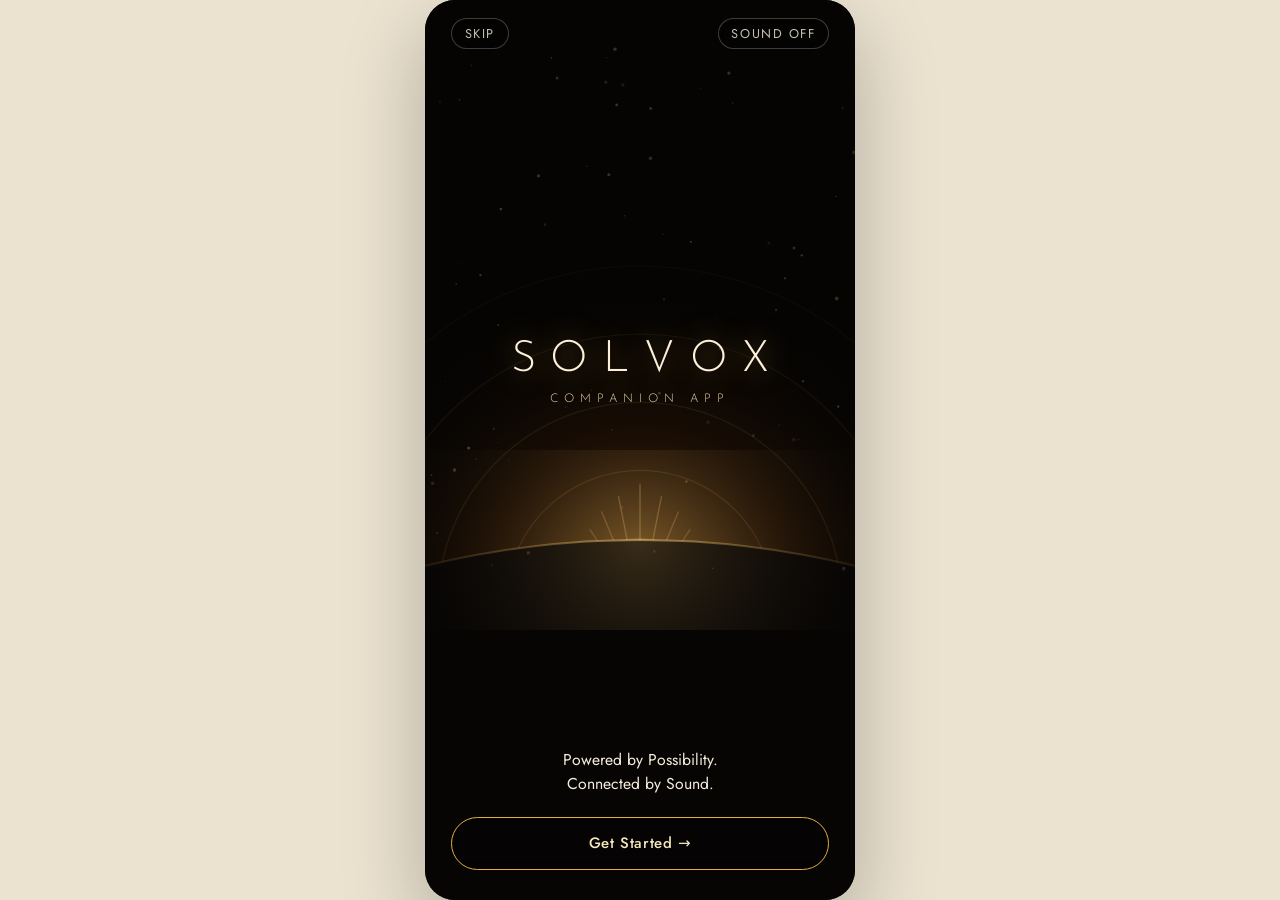
==== commit 30b48185: "Rename SolVox Companion (2).html to index.html" ====
--- a/index.html
+++ b/index.html
@@ -1,22 +1,287 @@
-<!doctype html>
-<html lang="en">
-<head>
-<meta charset="utf-8">
-<meta name="viewport" content="width=device-width,initial-scale=1,viewport-fit=cover">
+<!doctype html><html><head><meta charset=utf8><meta name=viewport content="width=device-width,initial-scale=1,viewport-fit=cover"><style>:root{color-scheme:light;box-sizing:border-box;padding-top:env(safe-area-inset-top,0px);padding-bottom:env(safe-area-inset-bottom,0px)}html{scroll-padding-top:env(safe-area-inset-top,0px)}body{margin:0;padding:0;font:14px -apple-system,BlinkMacSystemFont,sans-serif;background:#fff;color:#000}img{max-width:100%}[hidden]:not([hidden=until-found i]){display:none!important}</style></head><body>
 <title>SolVox Companion</title>
-<meta name="description" content="Companion app for SolVox solar hearing aids">
-<meta name="theme-color" content="#12100E">
-<meta name="apple-mobile-web-app-capable" content="yes">
-<meta name="mobile-web-app-capable" content="yes">
-<meta name="apple-mobile-web-app-title" content="SolVox">
-<meta name="apple-mobile-web-app-status-bar-style" content="black-translucent">
-<link rel="manifest" href="manifest.webmanifest">
-<link rel="apple-touch-icon" href="icon-192.png">
-<link rel="icon" href="icon-192.png">
-<link rel="stylesheet" href="css/styles.css">
-<link rel="stylesheet" href="css/looks.css">
-</head>
-<body>
+<meta name="claude:viewport-fit-sides" content="cover">
+<link rel="preconnect" href="https://fonts.googleapis.com">
+<link rel="preconnect" href="https://fonts.gstatic.com" crossorigin>
+<link href="https://fonts.googleapis.com/css2?family=Josefin+Sans:wght@300;400;600&family=Jost:wght@300;400;500;600&display=swap" rel="stylesheet">
+<style>
+/* Layout: one phone-shaped frame. Intro film -> welcome -> auth -> pairing -> five-tab shell with sliding overlays. */
+:root{--gut:16px;--fr:30px;--ts:1;
+--g1:#F5D06E;--g2:#D9A235;--glow:226,174,69;--r:22px;--r2:16px;--bg0:#EBE2D0;--bg:#FBF8F1;--bg2:#F2EBDC;--card:#FFFEFA;--bar:rgba(251,248,241,.94);--line:rgba(80,60,20,.13);
+--fg:#231E14;--mut:#756A58;--gold:#E2AE45;--gold2:#B98010;--gt:#8F6204;--onGold:#2A1D04;
+--ok:#2B8A57;--warn:#C0701B;--bad:#C0432F;--L:#3F7FC4;--R:#CC4F3B;--shadow:0 12px 32px rgba(120,86,20,.13);--bs:0 10px 10px rgba(60,40,10,.35);
+--head:'Josefin Sans','Avenir Next',system-ui,sans-serif;--body:'Jost','Avenir Next',system-ui,-apple-system,'Segoe UI',Roboto,sans-serif}
+@media (prefers-color-scheme:dark){:root:not([data-theme="light"]):not([data-app="light"]){
+--bg0:#060504;--bg:#12100E;--bg2:#1A1714;--card:#1F1C18;--bar:rgba(18,16,14,.94);--line:rgba(255,236,200,.11);
+--fg:#F6EFDF;--mut:#A99F89;--gold:#EDBE57;--gold2:#F4D07C;--gt:#EDBE57;--ok:#58C487;--warn:#E8A055;--bad:#E8725F;--L:#6AA5E8;--R:#EE7C68;--shadow:0 12px 32px rgba(0,0,0,.5);--bs:0 0 16px rgba(237,190,87,.3);color-scheme:dark}}
+:root[data-theme="dark"]:not([data-app="light"]),:root[data-app="dark"]{
+--bg0:#060504;--bg:#12100E;--bg2:#1A1714;--card:#1F1C18;--bar:rgba(18,16,14,.94);--line:rgba(255,236,200,.11);
+--fg:#F6EFDF;--mut:#A99F89;--gold:#EDBE57;--gold2:#F4D07C;--gt:#EDBE57;--ok:#58C487;--warn:#E8A055;--bad:#E8725F;--L:#6AA5E8;--R:#EE7C68;--shadow:0 12px 32px rgba(0,0,0,.5);--bs:0 0 16px rgba(237,190,87,.3);color-scheme:dark}
+*{box-sizing:border-box;-webkit-tap-highlight-color:transparent}
+html,body{height:100%}
+body{margin:0;background:var(--bg0);color:var(--fg);font:400 15px/1.4 var(--body);overflow:hidden;
+padding-left:max(var(--gut),env(safe-area-inset-left,0px));padding-right:max(var(--gut),env(safe-area-inset-right,0px))}
+button,input,textarea{font:inherit;color:inherit}
+button{cursor:pointer;border:0;background:none;padding:0}
+:focus-visible{outline:2px solid var(--gold);outline-offset:2px}
+.frame{position:relative;height:100%;max-width:430px;margin:0 auto;overflow:hidden;border-radius:var(--fr);background:var(--bg);
+font-size:calc(15px*var(--ts));box-shadow:0 30px 80px rgba(0,0,0,.25)}
+.scr{position:absolute;inset:0;background:var(--bg);display:flex;flex-direction:column;
+transition:transform .6s cubic-bezier(.22,.8,.2,1),opacity .5s ease,visibility 0s}
+.scr[data-s="right"]{transform:translateX(16%) scale(.985);opacity:0;visibility:hidden;pointer-events:none;transition:transform .6s cubic-bezier(.22,.8,.2,1),opacity .5s ease,visibility 0s .6s}
+.scr[data-s="left"]{transform:translateX(-10%) scale(.985);opacity:0;visibility:hidden;pointer-events:none;transition:transform .6s cubic-bezier(.22,.8,.2,1),opacity .5s ease,visibility 0s .6s}
+.head{font-family:var(--head)}
+.body{flex:1;min-height:0;overflow-y:auto;padding:4px 20px 28px;scrollbar-width:none;-webkit-overflow-scrolling:touch}
+.body::-webkit-scrollbar{display:none}
+.card{background:var(--card);border:1px solid var(--line);border-radius:var(--r);padding:16px;box-shadow:var(--shadow)}
+.row{display:flex;align-items:center;gap:12px}
+.sp{flex:1;min-width:0}
+.mut{color:var(--mut)}
+.h1{font:300 1.9em/1.1 var(--head);letter-spacing:.02em;margin:0}
+.h2{font:600 1.05em var(--head);letter-spacing:.04em;margin:0}
+.cap{font-size:.78em;letter-spacing:.14em;text-transform:uppercase;color:var(--mut);font-weight:500}
+.btn{display:flex;align-items:center;justify-content:center;gap:10px;height:3.5em;border-radius:2em;border:1.5px solid var(--gold);width:100%;font-weight:500;letter-spacing:.04em;transition:transform .2s,box-shadow .3s,background .3s}
+.btn:active{transform:scale(.97)}
+.btn.gold{background:linear-gradient(135deg,var(--g1),var(--g2));color:var(--onGold);border-color:transparent;box-shadow:0 8px 24px rgba(var(--glow),.35)}
+.btn.sm{height:2.8em;font-size:.92em}
+.btn.dis{opacity:.45;pointer-events:none}
+.link{color:var(--gt);font-weight:500;text-decoration:underline;text-underline-offset:3px}
+.icbtn{width:2.8em;height:2.8em;border-radius:50%;display:grid;place-items:center;position:relative;border:1px solid var(--line);background:var(--card)}
+.icbtn .dot{position:absolute;top:.55em;right:.6em;width:.6em;height:.6em;border-radius:50%;background:var(--gold);box-shadow:0 0 0 2px var(--card)}
+.ic{display:block;flex:none}
+.chip{display:inline-flex;align-items:center;gap:6px;padding:.45em .95em;border-radius:2em;border:1px solid var(--line);background:var(--card);font-size:.9em;transition:all .3s}
+.chip.on{background:linear-gradient(135deg,var(--g1),var(--g2));color:var(--onGold);border-color:transparent;font-weight:500}
+.sw{position:relative;width:3.1em;height:1.8em;flex:none}
+.sw input{position:absolute;inset:0;opacity:0;margin:0;cursor:pointer;z-index:1}
+.sw i{position:absolute;inset:0;border-radius:2em;background:var(--bg2);border:1px solid var(--line);transition:.3s}
+.sw i::after{content:"";position:absolute;left:.2em;top:.2em;width:1.3em;height:1.3em;border-radius:50%;background:var(--mut);transition:.3s cubic-bezier(.3,1.4,.5,1)}
+.sw input:checked+i{background:linear-gradient(135deg,var(--g1),var(--g2));border-color:transparent}
+.sw input:checked+i::after{transform:translateX(1.3em);background:#fff}
+.list>*+*{border-top:1px solid var(--line)}
+.li{display:flex;align-items:center;gap:12px;padding:.9em 0;width:100%;text-align:left}
+.li .ico{width:2.4em;height:2.4em;border-radius:12px;background:var(--bg2);display:grid;place-items:center;color:var(--gt);flex:none}
+.li b{font-weight:500;display:block}
+.li small{display:block;color:var(--mut);font-size:.82em}
+.top{display:flex;align-items:center;justify-content:space-between;gap:12px;padding:14px 20px 10px}
+.top .t{font:400 1.25em var(--head);letter-spacing:.06em}
+/* intro */
+#s-intro{background:#050403;color:#F6EFDF}
+#introCv{position:absolute;inset:0;width:100%;height:100%}
+.intro-ui{position:absolute;inset:0;display:flex;flex-direction:column;justify-content:space-between;padding:18px 26px 30px}
+.intro-top{display:flex;justify-content:space-between}
+.ghost{color:rgba(246,239,223,.8);border:1px solid rgba(246,239,223,.25);border-radius:2em;padding:.45em 1em;font-size:.85em;letter-spacing:.12em;text-transform:uppercase;background:rgba(0,0,0,.25);backdrop-filter:blur(6px)}
+.intro-mid{text-align:center;margin-top:-6vh}
+.wm{font:300 2.9em var(--head);letter-spacing:.34em;margin-right:-.34em;display:flex;justify-content:center;color:#FBF1DA;text-shadow:0 0 28px rgba(255,190,80,.55)}
+.wm span{opacity:0;transform:translateY(14px);filter:blur(8px);animation:wl 1.1s cubic-bezier(.2,.8,.2,1) forwards}
+@keyframes wl{to{opacity:1;transform:none;filter:none}}
+.isub{font:300 .8em var(--head);letter-spacing:.5em;margin-top:.9em;opacity:0;animation:fi 1.2s 5.2s forwards;color:#E9D8B3}
+.itag{text-align:center;font-size:1.05em;line-height:1.5;margin:0 0 22px;opacity:0;animation:fi 1.4s 5.8s forwards}
+.igo{opacity:0;animation:fi 1.2s 6.6s forwards;border-color:var(--gold);color:#F6E7BE;background:rgba(0,0,0,.25);backdrop-filter:blur(6px)}
+@keyframes fi{to{opacity:1}}
+/* welcome */
+.wel-track{flex:1;display:flex;overflow-x:auto;scroll-snap-type:x mandatory;scrollbar-width:none}
+.wel-track::-webkit-scrollbar{display:none}
+.wel{flex:0 0 100%;scroll-snap-align:center;display:flex;flex-direction:column;align-items:center;justify-content:center;padding:30px 34px;text-align:center;gap:14px}
+.wel p{color:var(--mut);margin:0;max-width:30ch}
+.art{width:220px;height:220px;border-radius:50%;display:grid;place-items:center;position:relative;margin-bottom:16px;background:radial-gradient(circle,rgba(var(--glow),.28),transparent 68%)}
+.art::before,.art::after{content:"";position:absolute;inset:0;border-radius:50%;border:1px solid var(--gold);opacity:0;animation:rip 3.6s infinite}
+.art::after{animation-delay:1.8s}
+@keyframes rip{0%{transform:scale(.5);opacity:.7}100%{transform:scale(1.25);opacity:0}}
+.wel-foot{padding:10px 26px calc(24px + env(safe-area-inset-bottom,0px));display:flex;flex-direction:column;gap:12px;align-items:center}
+.dots{display:flex;gap:8px}
+.dots i{width:8px;height:8px;border-radius:8px;background:var(--line);transition:all .4s}
+.dots i.on{width:26px;background:var(--gold)}
+/* auth */
+.seg{display:grid;grid-template-columns:1fr 1fr;background:var(--bg2);border-radius:2em;padding:4px;position:relative}
+.seg button{padding:.7em;border-radius:2em;position:relative;z-index:1;font-weight:500;color:var(--mut);transition:color .3s}
+.seg button.on{color:var(--onGold)}
+.seg .pill{position:absolute;top:4px;bottom:4px;left:4px;width:calc(50% - 4px);border-radius:2em;background:linear-gradient(135deg,var(--g1),var(--g2));transition:transform .45s cubic-bezier(.3,1.2,.4,1)}
+.seg[data-t="in"] .pill{transform:translateX(100%)}
+.fld{position:relative;margin-top:14px}
+.fld>svg.ic{position:absolute;left:14px;top:50%;transform:translateY(-50%);color:var(--mut);pointer-events:none}
+.fld input[type=text],.fld input[type=email],.fld input[type=password]{width:100%;height:3.4em;border-radius:var(--r2);border:1.5px solid var(--line);background:var(--card);padding:0 44px;outline:0;transition:border-color .3s,box-shadow .3s}
+.fld input:focus{border-color:var(--gold);box-shadow:0 0 0 4px rgba(var(--glow),.18)}
+.fld .eye{position:absolute;right:6px;top:50%;transform:translateY(-50%);width:2.6em;height:2.6em;display:grid;place-items:center;color:var(--mut)}
+.err{color:var(--bad);font-size:.84em;min-height:1.2em;margin:6px 4px 0}
+.meter{display:flex;gap:4px;margin-top:8px}
+.meter i{flex:1;height:4px;border-radius:4px;background:var(--line);transition:background .3s}
+.chk{display:flex;gap:10px;align-items:flex-start;margin-top:14px;font-size:.9em;color:var(--mut)}
+.chk input{accent-color:var(--g2);width:1.2em;height:1.2em;margin:.1em 0 0}
+/* tabs */
+.tabs{position:relative;flex:1;min-height:0}
+.tab{position:absolute;inset:0;display:flex;flex-direction:column;transition:transform .5s cubic-bezier(.22,.8,.2,1),opacity .4s;background:var(--bg)}
+.tab[data-s="right"]{transform:translateX(9%);opacity:0;visibility:hidden;pointer-events:none;transition:transform .5s cubic-bezier(.22,.8,.2,1),opacity .4s,visibility 0s .5s}
+.tab[data-s="left"]{transform:translateX(-9%);opacity:0;visibility:hidden;pointer-events:none;transition:transform .5s cubic-bezier(.22,.8,.2,1),opacity .4s,visibility 0s .5s}
+.tabbar{display:flex;justify-content:space-around;padding:8px 6px calc(10px + env(safe-area-inset-bottom,0px));border-top:1px solid var(--line);background:var(--bar);backdrop-filter:blur(14px);position:relative;z-index:5}
+.tabbar button{flex:1;display:flex;flex-direction:column;align-items:center;gap:3px;font-size:.68em;color:var(--mut);padding:6px 0;position:relative;transition:color .3s}
+.tabbar button svg{transition:transform .4s cubic-bezier(.3,1.5,.5,1)}
+.tabbar button.on{color:var(--gt)}
+.tabbar button.on svg{transform:translateY(-2px) scale(1.12)}
+.tabbar button::after{content:"";position:absolute;top:-9px;width:22px;height:3px;border-radius:3px;background:var(--gold);transform:scaleX(0);transition:transform .4s}
+.tabbar button.on::after{transform:scaleX(1)}
+/* rings */
+.ring{position:relative;width:min(240px,64vw);aspect-ratio:1;margin:0 auto}
+.ring>svg{width:100%;height:100%;overflow:visible}
+.ring .rt{fill:none;stroke:var(--line);stroke-width:7}
+.ring .rp{fill:none;stroke:url(#goldG);stroke-width:7;stroke-linecap:round;transition:stroke-dashoffset 1.2s cubic-bezier(.2,.8,.2,1);filter:drop-shadow(0 0 8px rgba(var(--glow),.55))}
+.ring .rin{position:absolute;inset:0;display:flex;flex-direction:column;align-items:center;justify-content:center;gap:2px}
+.ring .rin .ic{color:var(--gold);animation:spin 18s linear infinite}
+@keyframes spin{to{transform:rotate(360deg)}}
+.pct{font:300 3.2em/1 var(--head)}
+.pct b{font-weight:300}.pct small{font-size:.45em}
+.lbl{color:var(--mut);font-size:.9em}
+.glow{position:absolute;inset:-14%;border-radius:50%;background:radial-gradient(circle,rgba(var(--glow),calc(.12 + .35*var(--aura,.5))),transparent 65%);animation:breathe 4s ease-in-out infinite;pointer-events:none}
+@keyframes breathe{50%{transform:scale(1.07);opacity:.75}}
+.buds{display:grid;grid-template-columns:1fr auto 1fr;align-items:center;gap:6px;margin-top:6px}
+.budc{display:flex;flex-direction:column;align-items:center;gap:4px;font-size:.9em}
+.btpill{display:flex;flex-direction:column;align-items:center;gap:4px;font-size:.78em;color:var(--mut)}
+.btpill .c{width:3.2em;height:3.2em;border-radius:50%;display:grid;place-items:center;border:1.5px solid var(--gold);color:var(--gt);background:var(--card);transition:all .4s}
+.btpill.off .c{border-color:var(--line);color:var(--mut)}
+.g2{display:grid;grid-template-columns:1fr 1fr;gap:12px}
+.tile{display:flex;flex-direction:column;align-items:flex-start;gap:10px;text-align:left;padding:16px;border-radius:var(--r);border:1px solid var(--line);background:var(--card);box-shadow:var(--shadow);transition:transform .25s}
+.tile:active{transform:scale(.97)}
+.tile .ico{width:2.6em;height:2.6em;border-radius:14px;background:var(--bg2);display:grid;place-items:center;color:var(--gt)}
+.tile small{color:var(--mut);display:block;font-size:.8em}
+.tile.gold{background:linear-gradient(135deg,var(--g1),var(--g2));color:var(--onGold);border:0}
+.tile.gold .ico{background:rgba(255,255,255,.35);color:var(--onGold)}
+.tile.gold small{color:rgba(42,29,4,.72)}
+.ok{color:var(--ok)}.bad{color:var(--bad)}
+.dotok{display:inline-block;width:8px;height:8px;border-radius:50%;background:var(--ok);margin-right:6px;box-shadow:0 0 0 4px rgba(43,138,87,.18)}
+.dotok.off{background:var(--bad);box-shadow:0 0 0 4px rgba(192,67,47,.18)}
+/* tune */
+.dial{position:relative;width:min(230px,62vw);aspect-ratio:1;touch-action:none}
+.dial>svg{width:100%;height:100%;overflow:visible;cursor:grab}
+.dial .tr{fill:none;stroke:var(--line);stroke-width:9;stroke-linecap:round}
+.dial .pr{fill:none;stroke:url(#goldG);stroke-width:9;stroke-linecap:round;filter:drop-shadow(0 0 6px rgba(var(--glow),.5))}
+.dial .kn{fill:var(--bg);stroke:var(--gold);stroke-width:3}
+.dial .mid{position:absolute;inset:0;display:flex;flex-direction:column;align-items:center;justify-content:center;pointer-events:none}
+.rng{width:100%;accent-color:var(--g2)}
+canvas.spec{width:100%;height:84px;display:block;border-radius:14px;background:var(--bg2)}
+.scene{display:inline-flex;gap:8px;align-items:center;padding:.4em .9em;border-radius:2em;background:var(--bg2);font-size:.85em}
+.scene i{width:8px;height:8px;border-radius:50%;background:var(--mut)}
+.scene.live i{background:var(--ok);animation:pulse 1.2s infinite}
+@keyframes pulse{50%{transform:scale(1.6);opacity:.5}}
+.mrow{display:flex;align-items:center;gap:12px;width:100%;padding:.85em 12px;border-radius:var(--r2);text-align:left;border:1px solid transparent;transition:all .3s}
+.mrow.on{background:var(--bg2);border-color:var(--gold)}
+.mrow .rad{width:1.3em;height:1.3em;border-radius:50%;border:2px solid var(--line);margin-left:auto;transition:all .3s}
+.mrow.on .rad{border-color:var(--gold);background:radial-gradient(circle,var(--gold) 45%,transparent 50%)}
+/* find */
+.radar{position:relative;width:100%;aspect-ratio:1;border-radius:50%;touch-action:none;background:radial-gradient(circle,rgba(var(--glow),.1),transparent 70%)}
+.radar canvas{width:100%;height:100%;display:block}
+.sig{display:flex;gap:3px;align-items:flex-end;height:1.1em}
+.sig i{width:4px;background:var(--line);border-radius:2px;transition:background .3s}
+.sig i.on{background:var(--gold)}
+.badge{font-size:.72em;letter-spacing:.1em;text-transform:uppercase;padding:.3em .7em;border-radius:2em;background:var(--bg2);color:var(--mut)}
+.badge.live{background:rgba(43,138,87,.15);color:var(--ok)}
+.pulsebtn{position:relative}
+.pulsebtn.act::after{content:"";position:absolute;inset:-4px;border-radius:2em;border:2px solid var(--gold);animation:rip 1.6s infinite}
+textarea,.fld2{width:100%;border-radius:14px;border:1.5px solid var(--line);background:var(--card);padding:.7em 1em;outline:0;resize:none}
+textarea:focus,.fld2:focus{border-color:var(--gold)}
+/* solar */
+.bars{display:flex;align-items:flex-end;gap:10px;height:96px}
+.bars div{flex:1;display:flex;flex-direction:column;align-items:center;gap:6px;justify-content:flex-end;height:100%;font-size:.7em;color:var(--mut)}
+.bars b{width:100%;border-radius:8px 8px 3px 3px;background:linear-gradient(180deg,var(--g1),var(--g2));transition:height 1s cubic-bezier(.2,.8,.2,1);min-height:3px}
+.bars div.today b{box-shadow:0 0 14px rgba(var(--glow),.6)}
+/* overlays */
+.ovl{position:absolute;inset:0;background:var(--bg);display:flex;flex-direction:column;transform:translateY(100%);visibility:hidden;transition:transform .55s cubic-bezier(.22,.8,.2,1),visibility 0s .55s;z-index:20}
+.ovl.open{transform:none;visibility:visible;transition:transform .55s cubic-bezier(.22,.8,.2,1),visibility 0s}
+.ovl.dark{background:#060504;color:#F6EFDF}
+.faq{width:100%;text-align:left;padding:.9em 0}
+.faq .a{max-height:0;overflow:hidden;color:var(--mut);font-size:.92em;transition:max-height .4s,margin .4s}
+.faq.open .a{max-height:220px;margin-top:8px}
+.faq .ic.ch{transition:transform .3s;margin-left:auto}
+.faq.open .ic.ch{transform:rotate(90deg)}
+.res li{display:flex;gap:10px;align-items:center;padding:.5em 0;list-style:none}
+.res{padding:0;margin:0}
+.testbtn{width:min(190px,52vw);aspect-ratio:1;border-radius:50%;background:radial-gradient(circle at 35% 30%,var(--g1),var(--g2) 70%);color:var(--onGold);font:600 1.15em var(--head);letter-spacing:.06em;box-shadow:0 0 0 0 rgba(var(--glow),.5),0 16px 40px rgba(var(--glow),.4);transition:transform .15s}
+.testbtn:active{transform:scale(.94)}
+.lvl{height:8px;border-radius:8px;background:var(--bg2);overflow:hidden}.lvl i{display:block;height:100%;width:0;background:linear-gradient(90deg,var(--g1),var(--g2));transition:width .3s}
+.solarbig{width:min(260px,70vw);aspect-ratio:1;border-radius:50%;position:relative;display:grid;place-items:center;
+background:conic-gradient(from 0deg,#6b4a10,var(--g1),#6b4a10,var(--g1),#6b4a10);animation:spin 9s linear infinite;box-shadow:0 0 80px rgba(240,180,60,.55)}
+.solarbig::before{content:"";position:absolute;inset:7px;border-radius:50%;background:#0a0806}
+.solarbig>*{animation:spin 9s linear infinite reverse}
+#toast{position:absolute;left:50%;bottom:calc(84px + env(safe-area-inset-bottom,0px));transform:translate(-50%,20px);background:#241d12;color:#F6EFDF;padding:.7em 1.2em;border-radius:2em;font-size:.88em;opacity:0;pointer-events:none;transition:.4s;z-index:60;max-width:88%;text-align:center;box-shadow:0 10px 30px rgba(0,0,0,.35);border:1px solid rgba(233,185,73,.4)}
+#toast.show{opacity:1;transform:translate(-50%,0)}
+.stage{position:fixed;left:-9999px}
+@media (prefers-reduced-motion:reduce){*{animation-duration:.01s!important;animation-iteration-count:1!important;transition-duration:.01s!important}.wm span,.isub,.itag,.igo{opacity:1!important}}
+.budimg{display:block;height:auto;filter:drop-shadow(var(--bs));animation:floaty 5.5s ease-in-out infinite;user-select:none;-webkit-user-drag:none}
+.budc:nth-child(3) .budimg,.row .budimg+.budimg{animation-delay:-2.7s}
+@keyframes floaty{50%{transform:translateY(-5px)}}
+.led{display:inline-block;width:10px;height:10px;border-radius:50%;background:var(--bad);flex:none;box-shadow:0 0 0 3px rgba(192,67,47,.18)}
+.led.on{background:#25D9C5;box-shadow:0 0 0 3px rgba(37,217,197,.22),0 0 12px #25D9C5;animation:pulse 2.2s infinite}
+.led.big{width:14px;height:14px}
+.strip{width:100%;display:flex;align-items:center;gap:8px;padding:7px 16px;font-size:.78em;background:var(--bg2);border-bottom:1px solid var(--line);text-align:left;flex:none}
+.strip.off{background:rgba(192,67,47,.12)}
+.net{padding:.15em .7em;border-radius:2em;background:rgba(43,138,87,.15);color:var(--ok);font-weight:500}
+.net.offline{background:rgba(192,112,27,.18);color:var(--warn)}
+.connc.off{border-color:rgba(192,67,47,.45)}
+.cl{padding:.45em 0;border-bottom:1px solid var(--line);line-height:1.35}
+.cl:last-child{border-bottom:0}
+.cl small{color:var(--mut);margin-right:.6em;font-size:.62em;letter-spacing:.04em}
+.cl.int{color:var(--mut)}
+mark{background:rgba(var(--glow),.45);color:inherit;border-radius:4px;padding:0 3px}
+.latest{line-height:1.25;min-height:2.6em;overflow-wrap:anywhere}
+.latest-card{border-color:var(--gold)}
+.capmsg{padding:.7em 1em;border-radius:14px;background:rgba(192,112,27,.14);color:var(--warn);font-size:.88em}
+select.fld2{appearance:auto}
+.body>.btn,.body>.g2,.body>.row,.body>.card.list,.body>.link{flex-shrink:0}
+.capmsg .chip{display:inline-flex}
+/* ===== LOOKS: colour packs, card styles, corners, accessibility ===== */
+:root[data-look="ocean"]{--gold:#1FA7B8;--gold2:#0B7F8E;--gt:#0A6F7C;--g1:#86E3EC;--g2:#1AA4B5;--glow:31,167,184;--onGold:#032A30;--bg0:#DDEBED;--bg:#F4FAFB;--bg2:#E6F2F4;--card:#FFFFFF;--bar:rgba(244,250,251,.94);--line:rgba(10,70,80,.14)}
+:root[data-look="ocean"][data-mode="dark"]{--gold:#4FD0DF;--gold2:#8FE6EF;--gt:#4FD0DF;--g1:#7FE3EE;--g2:#1C9CAD;--glow:79,208,223;--onGold:#03242A;--bg0:#04090A;--bg:#0C1315;--bg2:#131C1F;--card:#172125;--bar:rgba(12,19,21,.94);--line:rgba(210,245,250,.12)}
+:root[data-look="aurora"]{--gold:#8B5CF6;--gold2:#6D3FD9;--gt:#5B2FC4;--g1:#B9A0FF;--g2:#8D63F2;--glow:139,92,246;--onGold:#1A0B3D;--bg0:#E6E0F3;--bg:#F8F5FF;--bg2:#EEE8FB;--card:#FFFFFF;--bar:rgba(248,245,255,.94);--line:rgba(60,30,120,.14)}
+:root[data-look="aurora"][data-mode="dark"]{--gold:#B79BFF;--gold2:#D2C0FF;--gt:#B79BFF;--g1:#BCA6FF;--g2:#8F68F0;--glow:167,139,250;--onGold:#14092B;--bg0:#07050C;--bg:#110D1A;--bg2:#19142A;--card:#201A31;--bar:rgba(17,13,26,.94);--line:rgba(230,220,255,.12)}
+:root[data-look="forest"]{--gold:#2E9E6B;--gold2:#1E7A50;--gt:#17653F;--g1:#8FE3B6;--g2:#36A877;--glow:46,158,107;--onGold:#04281A;--bg0:#DCEBE2;--bg:#F3FAF6;--bg2:#E4F2EA;--card:#FFFFFF;--bar:rgba(243,250,246,.94);--line:rgba(20,80,50,.14)}
+:root[data-look="forest"][data-mode="dark"]{--gold:#4CCB8C;--gold2:#8BE6B8;--gt:#4CCB8C;--g1:#7FE0AE;--g2:#2BA06B;--glow:76,203,140;--onGold:#03200F;--bg0:#050A07;--bg:#0B1410;--bg2:#121D17;--card:#17241D;--bar:rgba(11,20,16,.94);--line:rgba(210,250,225,.12)}
+:root[data-look="rose"]{--gold:#E0577E;--gold2:#B93A60;--gt:#A22E52;--g1:#FFA6BF;--g2:#E5648A;--glow:224,87,126;--onGold:#3A0618;--bg0:#F1DFE5;--bg:#FFF6F8;--bg2:#FBE8EE;--card:#FFFFFF;--bar:rgba(255,246,248,.94);--line:rgba(120,30,60,.14)}
+:root[data-look="rose"][data-mode="dark"]{--gold:#F58BA8;--gold2:#FFB4C7;--gt:#F58BA8;--g1:#FFA3BC;--g2:#E5648A;--glow:245,139,168;--onGold:#2B0412;--bg0:#0A0506;--bg:#170D10;--bg2:#20141A;--card:#281A1F;--bar:rgba(23,13,16,.94);--line:rgba(255,220,230,.12)}
+:root[data-look="copper"]{--gold:#C8693A;--gold2:#A04E24;--gt:#8E4119;--g1:#F2B087;--g2:#CF7040;--glow:200,105,58;--onGold:#2D1206;--bg0:#EADBCB;--bg:#FBF6F1;--bg2:#F3E8DD;--card:#FFFDFA;--bar:rgba(251,246,241,.94);--line:rgba(110,50,20,.14)}
+:root[data-look="copper"][data-mode="dark"]{--gold:#E8925F;--gold2:#F3B58E;--gt:#E8925F;--g1:#F0A57A;--g2:#C8693A;--glow:232,146,95;--onGold:#2A1004;--bg0:#080504;--bg:#15100C;--bg2:#1E1712;--card:#271E17;--bar:rgba(21,16,12,.94);--line:rgba(255,230,210,.12)}
+:root[data-look="graphite"]{--gold:#3A3F4A;--gold2:#1D2129;--gt:#1D2129;--g1:#8A91A0;--g2:#3A3F4A;--glow:58,63,74;--onGold:#FFFFFF;--bg0:#DEDFE3;--bg:#F6F6F7;--bg2:#ECECEE;--card:#FFFFFF;--bar:rgba(246,246,247,.94);--line:rgba(20,22,30,.14)}
+:root[data-look="graphite"][data-mode="dark"]{--gold:#C9CED8;--gold2:#E4E7EE;--gt:#C9CED8;--g1:#E4E7EE;--g2:#AEB4C0;--glow:201,206,216;--onGold:#101216;--bg0:#050506;--bg:#0F1012;--bg2:#17181B;--card:#1D1F23;--bar:rgba(15,16,18,.94);--line:rgba(235,238,245,.12)}
+
+:root[data-round="sharp"]{--r:10px;--r2:8px}
+:root[data-round="round"]{--r:32px;--r2:24px}
+/* glass */
+:root[data-card="glass"] .scr:not(#s-intro),:root[data-card="glass"] .ovl:not(.dark){background:radial-gradient(120% 55% at 85% -5%,rgba(var(--glow),.32),transparent 60%),radial-gradient(90% 45% at -10% 105%,rgba(var(--glow),.22),transparent 60%),var(--bg)}
+:root[data-card="glass"] .tab{background:transparent}
+:root[data-card="glass"] .card,:root[data-card="glass"] .tile:not(.gold),:root[data-card="glass"] .icbtn,:root[data-card="glass"] .chip:not(.on){background:color-mix(in srgb,var(--card) 56%,transparent);-webkit-backdrop-filter:blur(18px) saturate(1.5);backdrop-filter:blur(18px) saturate(1.5);border-color:rgba(255,255,255,.5)}
+:root[data-card="glass"][data-mode="dark"] .card,:root[data-card="glass"][data-mode="dark"] .tile:not(.gold),:root[data-card="glass"][data-mode="dark"] .icbtn{border-color:rgba(255,255,255,.14)}
+/* flat */
+:root[data-card="flat"] .card,:root[data-card="flat"] .tile,:root[data-card="flat"] .trcard,:root[data-card="flat"] .btn.gold{box-shadow:none}
+:root[data-card="flat"] .card,:root[data-card="flat"] .tile:not(.gold){border-width:1.5px}
+/* soft (raised) */
+:root[data-card="soft"] .card,:root[data-card="soft"] .tile:not(.gold){background:var(--bg);border-color:transparent;box-shadow:9px 9px 20px rgba(40,40,50,.14),-9px -9px 20px rgba(255,255,255,.9)}
+:root[data-card="soft"][data-mode="dark"] .card,:root[data-card="soft"][data-mode="dark"] .tile:not(.gold){box-shadow:9px 9px 20px rgba(0,0,0,.55),-6px -6px 16px rgba(255,255,255,.04)}
+/* accessibility */
+:root[data-hc="1"]{--fg:#000;--mut:#33302a;--line:rgba(0,0,0,.6)}
+:root[data-hc="1"][data-mode="dark"]{--fg:#fff;--mut:#e4ded0;--line:rgba(255,255,255,.65)}
+:root[data-hc="1"] .card,:root[data-hc="1"] .tile,:root[data-hc="1"] .btn,:root[data-hc="1"] .chip,:root[data-hc="1"] .icbtn{border-width:2px}
+:root[data-motion="off"] *,:root[data-motion="off"] *::before,:root[data-motion="off"] *::after{animation-duration:.01s!important;animation-iteration-count:1!important;transition-duration:.01s!important}
+/* look picker */
+.looks{display:grid;grid-template-columns:repeat(4,1fr);gap:12px 10px}
+.lk{display:flex;flex-direction:column;align-items:center;gap:6px;font-size:.72em;color:var(--mut);text-align:center}
+.lk i{display:block;width:100%;aspect-ratio:1;border-radius:var(--r2);border:2.5px solid transparent;box-shadow:var(--shadow);transition:transform .3s,border-color .3s}
+.lk.on{color:var(--fg);font-weight:600}.lk.on i{border-color:var(--fg);transform:scale(1.07)}
+
+/* ---- scrolling panels ---- */
+.tab>.body,.ovl>.body{flex:1 1 0;min-height:0;overflow-y:auto;overflow-x:hidden;overscroll-behavior:contain;touch-action:pan-y;padding-bottom:calc(28px + env(safe-area-inset-bottom,0px))}
+.tab>.top,.ovl>.top{flex:none}
+.card{min-width:0}
+.sstats{display:grid;grid-template-columns:repeat(3,minmax(0,1fr));gap:8px;margin-top:14px}
+.sstats>div{background:var(--card);border:1px solid var(--line);border-radius:var(--r2);padding:10px 6px;text-align:center}
+.sstats small{display:block;color:var(--mut);font-size:.7em;letter-spacing:.05em;text-transform:uppercase}
+.sstats b{display:block;margin-top:2px;font:500 1.1em var(--head);font-variant-numeric:tabular-nums}
+.chipscroll{display:flex;gap:8px;margin:12px -4px 0;padding:0 4px 4px;overflow-x:auto;scroll-snap-type:x proximity;scrollbar-width:none;-webkit-overflow-scrolling:touch}
+.chipscroll::-webkit-scrollbar{display:none}
+.chipscroll .chip{flex:none;scroll-snap-align:start;white-space:nowrap}
+.bars b{transform-origin:bottom;animation:grow .9s cubic-bezier(.2,.8,.2,1) both}
+@keyframes grow{from{transform:scaleY(.05);opacity:.4}}
+/* the frame must never scroll: hidden panels parked off-screen otherwise let focus/scrollIntoView shift the whole UI */
+.frame{overflow:hidden;overflow:clip}
+.scr,.tab,.ovl{overflow:hidden;overflow:clip}
+</style>
+
 <div class="frame" id="frame">
 <svg width="0" height="0" style="position:absolute" aria-hidden="true"><defs><linearGradient id="goldG" x1="0" y1="0" x2="1" y2="1"><stop offset="0" style="stop-color:var(--g1)"/><stop offset="1" style="stop-color:var(--g2)"/></linearGradient></defs></svg>
 
@@ -100,7 +365,522 @@
 <section class="ovl" id="o-caps"></section>
 <div id="toast" role="status" aria-live="polite"></div>
 </div>
-<script src="js/app.js" defer></script>
-<script>if('serviceWorker' in navigator&&/^https?:/.test(location.protocol)){addEventListener('load',()=>navigator.serviceWorker.register('./sw.js').catch(()=>{}))}</script>
-</body>
-</html>
+
+<script>
+(()=>{
+'use strict';
+const $=(s,r=document)=>r.querySelector(s),$$=(s,r=document)=>[...r.querySelectorAll(s)];
+const clamp=(v,a,b)=>Math.min(b,Math.max(a,v)),lerp=(a,b,t)=>a+(b-a)*t,ease=t=>1-Math.pow(1-t,3);
+const esc=s=>String(s).replace(/[&<>"']/g,c=>({'&':'&amp;','<':'&lt;','>':'&gt;','"':'&quot;',"'":'&#39;'}[c]));
+const root=document.documentElement,frame=$('#frame');
+const cvar=n=>getComputedStyle(root).getPropertyValue(n).trim();
+/* safety net for browsers without overflow:clip: snap any shifted layer straight back */
+frame.addEventListener('scroll',e=>{const t=e.target;if(t&&t.classList&&(t===frame||t.classList.contains('scr')||t.classList.contains('tab')||t.classList.contains('ovl'))){if(t.scrollTop)t.scrollTop=0;if(t.scrollLeft)t.scrollLeft=0}},true);
+document.addEventListener('focusin',()=>{requestAnimationFrame(()=>{[frame,...$$('.scr,.tab,.ovl')].forEach(t=>{if(t.scrollTop)t.scrollTop=0;if(t.scrollLeft)t.scrollLeft=0})})});
+/* ---------- state ---------- */
+const KEY='solvox.v1';
+const DEF={user:null,theme:'auto',ts:1,haptics:true,notif:{battery:true,conn:true,update:false},push:false,vol:70,mode:'normal',auto:false,nr:true,wind:false,dir:false,
+lost:false,lostMsg:'',sep:true,sunSrc:'auto',backup:false,bat:{L:85,R:83},hist:[22,31,18,40,27,35,12],hear:null,last:null,note:'',alerts:[],usage:405,dev:null,flags:{low:false,full:false,sep:false}};
+let S;try{S=Object.assign({},DEF,JSON.parse(localStorage.getItem(KEY)||'{}'));}catch(e){S=Object.assign({},DEF);}
+S.notif=Object.assign({},DEF.notif,S.notif);S.look=S.look||'gold';S.card=S.card||'classic';S.round=S.round||'soft';S.hc=!!S.hc;S.calm=!!S.calm;S.flags=Object.assign({},DEF.flags,S.flags);S.bat=Object.assign({},DEF.bat,S.bat);
+let st=0;const save=()=>{clearTimeout(st);st=setTimeout(()=>{try{localStorage.setItem(KEY,JSON.stringify(S))}catch(e){}},300)};
+const users=()=>{try{return JSON.parse(localStorage.getItem('solvox.users')||'[]')}catch(e){return[]}};
+const saveUsers=u=>{try{localStorage.setItem('solvox.users',JSON.stringify(u))}catch(e){}};
+/* ---------- icons ---------- */
+const P={sun:'<circle cx="12" cy="12" r="4"/><path d="M12 2v2M12 20v2M2 12h2M20 12h2M4.9 4.9l1.4 1.4M17.7 17.7l1.4 1.4M4.9 19.1l1.4-1.4M17.7 6.3l1.4-1.4"/>',
+home:'<path d="M3 11l9-8 9 8v9a1 1 0 0 1-1 1h-5v-6H9v6H4a1 1 0 0 1-1-1z"/>',
+tune:'<path d="M4 6h8M16 6h4M4 12h3M11 12h9M4 18h11M19 18h1"/><circle cx="14" cy="6" r="2"/><circle cx="9" cy="12" r="2"/><circle cx="17" cy="18" r="2"/>',
+find:'<circle cx="12" cy="12" r="3"/><circle cx="12" cy="12" r="8"/><path d="M12 1.5v3M12 19.5v3M1.5 12h3M19.5 12h3"/>',
+bell:'<path d="M6 9a6 6 0 1 1 12 0c0 6 2 7 2 7H4s2-1 2-7M10 20a2 2 0 0 0 4 0"/>',
+gear:'<circle cx="12" cy="12" r="3"/><path d="M12 2.5v2.4M12 19.1v2.4M2.5 12h2.4M19.1 12h2.4M5.3 5.3L7 7M17 17l1.7 1.7M5.3 18.7L7 17M17 7l1.7-1.7"/><circle cx="12" cy="12" r="7"/>',
+bt:'<path d="M7 7l10 10-5 5V2l5 5L7 17"/>',ear:'<path d="M7 9a5 5 0 0 1 10 0c0 3-3 3.5-3 6.5a2.5 2.5 0 0 1-5 0M10 9a2 2 0 0 1 4 0"/>',
+bolt:'<path d="M13 2L4 14h7l-1 8 9-12h-7z"/>',moon:'<path d="M20 14A8 8 0 1 1 10 4a6.5 6.5 0 0 0 10 10z"/>',
+chat:'<path d="M4 5h16v11H9l-5 4z"/>',mic:'<path d="M12 3a3 3 0 0 1 3 3v5a3 3 0 0 1-6 0V6a3 3 0 0 1 3-3M5 11a7 7 0 0 0 14 0M12 18v3"/>',
+bat:'<path d="M3 8h15v8H3zM21 11v2"/>',chev:'<path d="M9 6l6 6-6 6"/>',back:'<path d="M15 6l-6 6 6 6"/>',check:'<path d="M5 12l5 5 9-10"/>',
+play:'<path d="M7 4l13 8-13 8z"/>',pin:'<path d="M12 21s-7-6.2-7-11a7 7 0 0 1 14 0c0 4.8-7 11-7 11"/><circle cx="12" cy="10" r="2.5"/>',
+eye:'<path d="M2 12s4-7 10-7 10 7 10 7-4 7-10 7S2 12 2 12"/><circle cx="12" cy="12" r="3"/>',eyeoff:'<path d="M2 12s4-7 10-7 10 7 10 7-4 7-10 7S2 12 2 12"/><circle cx="12" cy="12" r="3"/><path d="M3 3l18 18"/>',
+user:'<path d="M12 4a4 4 0 1 0 0 8a4 4 0 0 0 0-8M4 21a8 8 0 0 1 16 0"/>',vol:'<path d="M4 9v6h4l5 4V5L8 9zM16 9a4 4 0 0 1 0 6"/>',
+minus:'<path d="M5 12h14"/>',plus:'<path d="M12 5v14M5 12h14"/>',wave:'<path d="M4 10v4M8 6v12M12 3v18M16 7v10M20 10v4"/>',
+shield:'<path d="M12 3l8 3v6c0 5-4 8-8 9-4-1-8-4-8-9V6z"/><path d="M9 12l2 2 4-4"/>',help:'<circle cx="12" cy="12" r="9"/><path d="M9.5 9.5a2.5 2.5 0 1 1 3.5 2.3c-.8.4-1 .9-1 1.7M12 17h0"/>',
+nav:'<path d="M12 3l6 17-6-4-6 4z"/>',x:'<path d="M6 6l12 12M18 6L6 18"/>',moon2:'<path d="M20 14A8 8 0 1 1 10 4a6.5 6.5 0 0 0 10 10z"/>',
+flag:'<path d="M5 21V4M5 4h11l-2 4 2 4H5"/>',trash:'<path d="M4 7h16M9 7V4h6v3M6 7l1 13h10l1-13"/>',out:'<path d="M9 4H4v16h5M16 8l4 4-4 4M20 12H9"/>',
+copy:'<rect x="8" y="8" width="12" height="12" rx="2"/><path d="M16 8V5a1 1 0 0 0-1-1H5a1 1 0 0 0-1 1v10a1 1 0 0 0 1 1h3"/>',
+lock:'<path d="M6 11h12v10H6zM8 11V8a4 4 0 0 1 8 0v3"/>',scan:'<path d="M4 8V5a1 1 0 0 1 1-1h3M16 4h3a1 1 0 0 1 1 1v3M20 16v3a1 1 0 0 1-1 1h-3M8 20H5a1 1 0 0 1-1-1v-3M4 12h16"/>'};
+const ic=(n,s=22)=>`<svg class="ic" width="${s}" height="${s}" viewBox="0 0 24 24" fill="none" stroke="currentColor" stroke-width="1.6" stroke-linecap="round" stroke-linejoin="round" aria-hidden="true">${P[n]||''}</svg>`;
+const IMG={L:'[data-uri]',R:'[data-uri]'};
+const bud=(side='L',w=70)=>`<img class="budimg" src="${IMG[side]}" width="${w}" alt="${side==='L'?'Left':'Right'} SolVox bud" draggable="false">`;
+/* ---------- helpers ---------- */
+let toastT=0;const toast=m=>{const t=$('#toast');t.textContent=m;t.classList.add('show');clearTimeout(toastT);toastT=setTimeout(()=>t.classList.remove('show'),2800)};
+const vib=p=>{if(S.haptics&&navigator.vibrate)try{navigator.vibrate(p)}catch(e){}};
+const hour=()=>{const d=new Date();return d.getHours()+d.getMinutes()/60};
+const sunF=(h=hour())=>h>=6&&h<=18?Math.max(0,Math.sin(Math.PI*(h-6)/12)):0;
+const greet=()=>{const h=new Date().getHours();return h<12?'Good morning':h<18?'Good afternoon':'Good evening'};
+const fmtT=t=>{const d=new Date(t);return d.toLocaleString([], {weekday:'short',hour:'2-digit',minute:'2-digit'})};
+const connected=()=>!!(S.dev&&S.dev.connected);
+const avgBat=()=>(S.bat.L+S.bat.R)/2;
+const C84=2*Math.PI*84;
+const ring=(p,label)=>`<div class="ring" data-ring><div class="glow"></div><svg viewBox="0 0 200 200"><circle class="rt" cx="100" cy="100" r="84"/><circle class="rp" cx="100" cy="100" r="84" stroke-dasharray="${C84}" stroke-dashoffset="${C84*(1-p/100)}" transform="rotate(-90 100 100)"/></svg><div class="rin">${ic('sun',30)}<div class="pct"><b>${Math.round(p)}</b><small>%</small></div><div class="lbl">${label}</div></div></div>`;
+const setRings=()=>{$$('[data-ring]').forEach(r=>{const own=r.dataset.ring||'avg';const p=own==='avg'?avgBat():own==='L'?S.bat.L:S.bat.R;const c=$('.rp',r);if(c)c.setAttribute('stroke-dashoffset',C84*(1-p/100));const b=$('.pct b',r);if(b)b.textContent=Math.round(p)})};
+/* ---------- router ---------- */
+let cur='s-intro';
+function show(id,dir=1){if(id===cur)return;const a=$('#'+cur),b=$('#'+id);b.style.transition='none';b.dataset.s=dir>0?'right':'left';void b.offsetWidth;b.style.transition='';b.dataset.s='active';a.dataset.s=dir>0?'left':'right';cur=id;if(id==='s-intro')startIntro();else stopIntro()}
+const TABS=['home','tune','find','solar','me'];let curTab='home';
+const TLAB={home:'Home',tune:'SoundTune',find:'Find',solar:'Solar',me:'Settings'};
+const TIC={home:'home',tune:'tune',find:'find',solar:'sun',me:'gear'};
+function tab(n){if(n===curTab)return;const a=$('#tab-'+curTab),b=$('#tab-'+n),d=TABS.indexOf(n)>TABS.indexOf(curTab)?1:-1;b.style.transition='none';b.dataset.s=d>0?'right':'left';void b.offsetWidth;b.style.transition='';b.dataset.s='active';a.dataset.s=d>0?'left':'right';curTab=n;$$('#tabbar button').forEach(x=>x.classList.toggle('on',x.dataset.v===n));vib(8);if(n==='find')syncFind();if(n==='solar')renderSolar();if(n!=='tune'&&false)0}
+const OV={hearing:()=>renderHearing(),alerts:()=>renderAlerts(),personal:()=>renderPersonal(),help:()=>renderHelp(),test:()=>renderTestIntro(),solar:()=>renderSolarFull(),caps:()=>renderCaps()};
+function openO(n){OV[n]&&OV[n]();$('#o-'+n).classList.add('open');vib(8)}
+function closeO(n){$('#o-'+n).classList.remove('open');if(n==='test')abortTest();if(n==='caps')stopCaps();if(n==='alerts'){S.alerts.forEach(a=>a.read=true);save();renderHome()}}
+/* ---------- alerts ---------- */
+function addAlert(type,title,msg,force){const pref={battery:S.notif.battery,conn:S.notif.conn,update:S.notif.update,find:true}[type];if(pref===false&&!force)return;
+S.alerts.unshift({t:Date.now(),type,title,msg,read:false});S.alerts=S.alerts.slice(0,40);save();toast(title);vib([60,40,60]);renderHome();
+if(S.push&&'Notification'in window&&Notification.permission==='granted'){try{new Notification(title,{body:msg})}catch(e){}}}
+/* ---------- intro film ---------- */
+const cv=$('#introCv'),cx=cv.getContext('2d');let introRaf=0,introT0=0,introOn=false,soundOn=false,iaud=null;
+const WM='SOLVOX';$('#wm').innerHTML=[...WM].map((c,i)=>`<span style="animation-delay:${3.6+i*.14}s">${c}</span>`).join('');
+const parts=Array.from({length:70},()=>({x:Math.random(),y:Math.random(),r:Math.random()*1.6+.4,v:Math.random()*.02+.005,p:Math.random()*6}));
+function sizeCv(){const d=Math.min(devicePixelRatio||1,2),r=cv.getBoundingClientRect();cv.width=Math.max(2,r.width*d);cv.height=Math.max(2,r.height*d)}
+function introFrame(now){if(!introOn)return;const t=Math.max(0,(now-introT0)/1000),w=cv.width,h=cv.height,d=w/(cv.getBoundingClientRect().width||w);
+const e=ease(clamp(t/5.2,0,1)),hy=h*.6,x=w/2;cx.clearRect(0,0,w,h);cx.fillStyle='#050403';cx.fillRect(0,0,w,h);
+const sy=hy+(1-e)*h*.16-e*h*.005;
+let g=cx.createRadialGradient(x,sy,0,x,sy,w*(.18+1.1*e));g.addColorStop(0,`rgba(255,226,150,${.2+.8*e})`);g.addColorStop(.18,`rgba(255,170,60,${.55*e})`);g.addColorStop(.5,`rgba(150,70,10,${.28*e})`);g.addColorStop(1,'rgba(0,0,0,0)');cx.fillStyle=g;cx.fillRect(0,0,w,h);
+/* rays */
+cx.save();cx.translate(x,sy);for(let i=-7;i<=7;i++){const a=i*Math.PI/16-Math.PI/2,len=w*(.12+.3*e)*(1-Math.abs(i)/12);cx.strokeStyle=`rgba(255,210,120,${.5*e*(1-Math.abs(i)/9)})`;cx.lineWidth=1.4*d;cx.beginPath();cx.moveTo(Math.cos(a)*w*.05,Math.sin(a)*w*.05);cx.lineTo(Math.cos(a)*len,Math.sin(a)*len);cx.stroke()}cx.restore();
+/* sound ripples */
+for(let k=0;k<6;k++){const ph=((t*.28+k/6)%1),r=ph*w*.95;cx.strokeStyle=`rgba(240,190,90,${(1-ph)*.34*e})`;cx.lineWidth=1.2*d;cx.beginPath();cx.arc(x,sy,r,Math.PI*1.02,Math.PI*1.98);cx.stroke()}
+/* planet */
+const R=w*2.1;cx.fillStyle='#070504';cx.beginPath();cx.arc(x,hy+R,R,0,7);cx.fill();
+const rim=cx.createLinearGradient(x-w*.6,hy,x+w*.6,hy);rim.addColorStop(0,'rgba(255,190,80,0)');rim.addColorStop(.5,`rgba(255,215,130,${.95*e})`);rim.addColorStop(1,'rgba(255,190,80,0)');
+cx.strokeStyle=rim;cx.lineWidth=2.2*d;cx.beginPath();cx.arc(x,hy+R,R,Math.PI*1.4,Math.PI*1.6);cx.stroke();
+const hz=cx.createRadialGradient(x,hy,0,x,hy,w*.6);hz.addColorStop(0,`rgba(255,200,110,${.38*e})`);hz.addColorStop(1,'rgba(0,0,0,0)');cx.fillStyle=hz;cx.fillRect(0,hy-h*.1,w,h*.2);
+/* dust */
+parts.forEach(p=>{p.y-=p.v*.003;if(p.y<0)p.y=1;const a=(.2+.5*Math.sin(t*1.3+p.p)**2)*e;cx.fillStyle=`rgba(255,220,150,${a*.7})`;cx.beginPath();cx.arc(p.x*w,p.y*h*.6+h*.05,p.r*d,0,7);cx.fill()});
+introRaf=requestAnimationFrame(introFrame)}
+function startIntro(){introOn=true;sizeCv();introT0=performance.now()-(matchMedia('(prefers-reduced-motion: reduce)').matches?6000:0);cancelAnimationFrame(introRaf);introRaf=requestAnimationFrame(introFrame);$$('.wm span,.isub,.itag,.igo').forEach(n=>{n.style.animation='none';void n.offsetWidth;n.style.animation=''})}
+function stopIntro(){introOn=false;cancelAnimationFrame(introRaf);stopSwell()}
+function swell(){try{const c=aud();stopSwell();const n=c.currentTime,m=c.createGain();m.gain.setValueAtTime(0,n);m.gain.linearRampToValueAtTime(.16,n+3.5);m.gain.linearRampToValueAtTime(.09,n+9);m.connect(c.destination);const lp=c.createBiquadFilter();lp.type='lowpass';lp.frequency.setValueAtTime(300,n);lp.frequency.exponentialRampToValueAtTime(2600,n+5);lp.connect(m);
+const os=[110,164.8,220,277.2,329.6].map((f,i)=>{const o=c.createOscillator();o.type=i%2?'triangle':'sine';o.frequency.value=f;const g=c.createGain();g.gain.value=.5/(i+1);o.connect(g);g.connect(lp);o.start(n);return o});
+[0,.35,.7,1.05].forEach((o,i)=>{const t=n+5.2+o,f=[659.3,783.99,987.8,1318.5][i];const oo=c.createOscillator(),gg=c.createGain();oo.frequency.value=f;gg.gain.setValueAtTime(0,t);gg.gain.linearRampToValueAtTime(.12,t+.02);gg.gain.exponentialRampToValueAtTime(.0001,t+2.4);oo.connect(gg);gg.connect(c.destination);oo.start(t);oo.stop(t+2.5)});
+iaud={os,m}}catch(e){}}
+function stopSwell(){if(!iaud)return;try{const c=A.ctx;iaud.m.gain.cancelScheduledValues(c.currentTime);iaud.m.gain.setTargetAtTime(0,c.currentTime,.3);const o=iaud.os;setTimeout(()=>o.forEach(x=>{try{x.stop()}catch(e){}}),1500)}catch(e){}iaud=null}
+/* ---------- welcome ---------- */
+const arts={art1:`<div style="position:relative;z-index:1">${ic('sun',70)}</div>`,art2:`<div class="row" style="gap:6px;position:relative;z-index:1">${bud('L',100)}${bud('R',100)}</div>`,art3:`<div style="position:relative;z-index:1;color:var(--gold)">${ic('wave',74)}</div>`};
+Object.keys(arts).forEach(k=>{$('#'+k).innerHTML=arts[k]});$('#art1 svg').style.color='var(--gold)';
+$('#pairArt').innerHTML=`<div class="row" style="gap:6px;position:relative;z-index:1">${bud('L',104)}<div style="color:var(--gt)">${ic('bt',30)}</div>${bud('R',104)}</div>`;
+let wi=0;const wt=$('#welTrack');
+function welUpdate(){wi=Math.round(wt.scrollLeft/wt.clientWidth);$$('#dots i').forEach((d,i)=>d.classList.toggle('on',i===wi));$('#welNext').textContent=wi===2?'Continue':'Next'}
+wt.addEventListener('scroll',()=>{clearTimeout(wt._t);wt._t=setTimeout(welUpdate,60)});
+function welNext(){if(wi<2){wt.scrollTo({left:(wi+1)*wt.clientWidth,behavior:'smooth'})}else{toAuth()}}
+function toAuth(){if(S.user){afterAuth()}else show('s-auth')}
+/* ---------- auth ---------- */
+let mode='up';
+async function hash(p,salt){try{if(crypto&&crypto.subtle){const b=await crypto.subtle.digest('SHA-256',new TextEncoder().encode(salt+':'+p));return[...new Uint8Array(b)].map(x=>x.toString(16).padStart(2,'0')).join('')}}catch(e){}let h=2166136261;const s=salt+':'+p;for(let i=0;i<s.length;i++){h^=s.charCodeAt(i);h=Math.imul(h,16777619)}return 'f'+(h>>>0).toString(16)}
+const strength=p=>{let s=0;if(p.length>=8)s++;if(/[A-Z]/.test(p)&&/[a-z]/.test(p))s++;if(/\d/.test(p))s++;if(/[^A-Za-z0-9]/.test(p)||p.length>=12)s++;return s};
+function authMode(m){mode=m;const up=m==='up';$('#authSeg').dataset.t=m;$$('#authSeg button').forEach(b=>b.classList.toggle('on',b.dataset.v===m));$('#authTitle').innerHTML=up?'Create your<br>account':'Welcome<br>back';$('#fName').hidden=!up;$('#fTerms').hidden=!up;$('#meter').hidden=!up;$('#forgotBtn').hidden=up;$('#authGo').textContent=up?'Create account':'Sign in';$('#aPass').autocomplete=up?'new-password':'current-password';$('#authErr').textContent=''}
+$('#eyeBtn').innerHTML=ic('eye',20);
+$('#aPass').addEventListener('input',e=>{const s=mode==='up'?strength(e.target.value):0;$$('#meter i').forEach((i,n)=>i.style.background=n<s?['#C0432F','#E0902B','#C8B22B','#2B8A57'][s-1]:'')});
+$('#authForm').addEventListener('submit',async ev=>{ev.preventDefault();const em=$('#aEmail').value.trim().toLowerCase(),pw=$('#aPass').value,nm=$('#aName').value.trim(),err=m=>{$('#authErr').textContent=m;vib(40)};
+if(mode==='up'&&nm.length<2)return err('Enter your name.');if(!/^[^\s@]+@[^\s@]+\.[^\s@]{2,}$/.test(em))return err('Enter a valid email address.');
+if(pw.length<8)return err('Password needs at least 8 characters.');
+const U=users();
+if(mode==='up'){if(strength(pw)<2)return err('Add numbers or capital letters to strengthen the password.');if(!$('#aTerms').checked)return err('Please accept the Terms to continue.');if(U.some(u=>u.email===em))return err('That email already has an account. Try signing in.');
+const salt=Math.random().toString(36).slice(2);U.push({name:nm,email:em,salt,h:await hash(pw,salt)});saveUsers(U);S.user={name:nm,email:em};}
+else{const u=U.find(u=>u.email===em);if(!u)return err('No account found for that email. Try signing up.');if(u.h!==await hash(pw,u.salt))return err('Wrong password. Try again or reset it.');S.user={name:u.name,email:em};}
+$('#authErr').textContent='';save();afterAuth()});
+function afterAuth(){toast('Welcome, '+S.user.name.split(' ')[0]);vib(20);if(S.dev){enter()}else show('s-pair')}
+/* ---------- pairing ---------- */
+const BT={dev:null,rssi:null,rssiT:0};
+const IOS=/iPad|iPhone|iPod/.test(navigator.userAgent)||(navigator.platform==='MacIntel'&&navigator.maxTouchPoints>1);
+const PAIRTXT=navigator.bluetooth?'Put your buds in pairing mode, then choose them from the Bluetooth list.':'First connect your buds in '+(IOS?'iPhone Settings > Bluetooth':'your phone Bluetooth settings')+'. Then tap Detect my buds.';
+let sysT=0;
+async function sysList(ask){try{const md=navigator.mediaDevices;if(!md||!md.enumerateDevices)return null;let devs=await md.enumerateDevices();if(ask&&!devs.some(d=>d.label)){const st=await md.getUserMedia({audio:true});st.getTracks().forEach(t=>t.stop());devs=await md.enumerateDevices()}
+if(!devs.some(d=>d.label))return null;return devs.filter(d=>(d.kind==='audioinput'||d.kind==='audiooutput')&&d.label&&!/^(default|communications|iphone|ipad|built-?in|macbook|internal)/i.test(d.label.trim())).map(d=>d.label).filter((v,i,a)=>a.indexOf(v)===i)}catch(e){return null}}
+async function sysCheck(){if(!S.dev||!S.dev.sys)return;const l=await sysList(false);if(l===null)return;const here=l.includes(S.dev.devLabel);if(here!==connected())setConn(here,false)}
+function startSysWatch(){clearInterval(sysT);if(!S.dev||!S.dev.sys)return;sysT=setInterval(sysCheck,4000);try{navigator.mediaDevices.addEventListener('devicechange',sysCheck)}catch(e){}}
+function pickSys(name){S.dev={name,real:false,sys:true,connected:true,devLabel:name};S.bat={L:85,R:83};enter();startSysWatch()}
+async function pairSystem(){const pm=$('#pairMsg');$('#pairList').innerHTML='';pm.textContent='Looking for your buds…';const l=await sysList(true);
+if(l===null){pm.textContent='SolVox needs microphone access to see which Bluetooth audio device is connected. Allow it, then tap Detect again.';return}
+if(!l.length){pm.textContent='No Bluetooth buds found yet. Open '+(IOS?'iPhone Settings > Bluetooth':'Bluetooth settings')+', tap your buds so they say Connected, then come back and tap Detect again.';return}
+if(l.length===1)return pickSys(l[0]);pm.textContent='Choose your buds:';$('#pairList').innerHTML=l.map(n=>`<button class="btn sm" data-act="pickSys" data-v="${esc(n)}">${esc(n)}</button>`).join('')}
+function enter(){S.dev=S.dev||{name:'SolVox Buds',real:false,connected:true};S.dev.connected=true;save();buildShell();show('s-shell')}
+function pairDemo(){S.dev={name:'SolVox Demo Buds',real:false,connected:true};S.bat={L:85,R:83};enter()}
+async function pairReal(){if(!navigator.bluetooth)return pairSystem();
+$('#pairMsg').textContent='Searching…';
+try{const d=await navigator.bluetooth.requestDevice({acceptAllDevices:true,optionalServices:['battery_service']});BT.dev=d;S.dev={name:d.name||'Bluetooth buds',real:true,connected:true};
+d.addEventListener('gattserverdisconnected',()=>setConn(false));
+try{const srv=await d.gatt.connect();try{const sv=await srv.getPrimaryService('battery_service'),ch=await sv.getCharacteristic('battery_level'),v=await ch.readValue();S.bat.L=S.bat.R=v.getUint8(0)}catch(e){}}catch(e){}
+try{if(d.watchAdvertisements){d.addEventListener('advertisementreceived',e=>{BT.rssi=e.rssi;BT.rssiT=Date.now()});await d.watchAdvertisements()}}catch(e){}
+enter()}catch(e){$('#pairMsg').textContent=PAIRTXT;toast(e&&e.name==='NotFoundError'?'No device chosen.':'Bluetooth pairing is blocked here. Try demo buds.')}}
+async function setConn(v,silent){if(!S.dev)return;if(v&&S.dev.sys){const l=await sysList(true);if(!l||!l.includes(S.dev.devLabel)){toast('Buds not found. Connect them in '+(IOS?'iPhone Settings > Bluetooth':'Bluetooth settings')+', then tap again.');return}}if(v&&S.dev.real&&BT.dev&&BT.dev.gatt){try{await BT.dev.gatt.connect()}catch(e){toast('Could not reach the buds. Move closer and retry.');return}}
+const was=S.dev.connected;S.dev.connected=v;save();if(was===v)return;
+if(!v){captureLoc(true);stopLive();stopRing();stopGuide();if(!silent)addAlert('conn','Hearing aids disconnected','Last seen location saved. Open Find My Device to look for them.')}
+else{if(!silent)addAlert('conn','Hearing aids connected','Both buds are ready.');if(S.lost){S.lost=false;addAlert('find','Found your buds','They reconnected while Lost mode was on.',true)}}
+renderHome();syncFind();renderTuneState();capStatus()}
+/* ---------- audio engine ---------- */
+const A={ctx:null,g:{},src:null,stream:null,mode:null,demo:null,bands:[]};
+const BF=[500,1000,2000,4000,8000];
+function aud(){if(A.ctx){if(A.ctx.state==='suspended')A.ctx.resume();return A.ctx}
+const AC=window.AudioContext||window.webkitAudioContext;if(!AC)throw new Error('no audio');const c=A.ctx=new AC(),g=A.g;
+const bq=(t,f,q)=>{const n=c.createBiquadFilter();n.type=t;n.frequency.value=f;if(q)n.Q.value=q;return n};
+g.inp=c.createGain();g.anIn=c.createAnalyser();g.anIn.fftSize=1024;g.hp=bq('highpass',60,.7);g.lo=bq('lowshelf',250);g.md=bq('peaking',2000,.9);g.hi=bq('highshelf',4500);
+A.bands=BF.map(f=>bq('peaking',f,1.1));g.lp=bq('lowpass',12000,.7);g.cp=c.createDynamicsCompressor();g.vol=c.createGain();g.an=c.createAnalyser();g.an.fftSize=1024;g.an.smoothingTimeConstant=.78;
+let n=g.inp;g.inp.connect(g.anIn);[g.hp,g.lo,g.md,g.hi,...A.bands,g.lp,g.cp,g.vol,g.an].forEach(x=>{n.connect(x);n=x});g.an.connect(c.destination);
+applyDSP();applyProfile();return c}
+function applyDSP(){if(!A.ctx)return;const g=A.g,t=A.ctx.currentTime,set=(p,v)=>p.setTargetAtTime(v,t,.08);
+let hp=60,lo=0,md=0,mf=2000,hi=0,lp=12000,th=-28,ra=3,mq=.9;
+if(S.mode==='conversation'){md=6;mf=2300;lo=-4;hi=3;hp=150;th=-32;ra=4}
+if(S.mode==='noisy'){hp=220;lo=-9;md=3;hi=-3;lp=6500;th=-42;ra=7}
+if(S.nr){lp=Math.min(lp,7500);hp=Math.max(hp,120);ra+=2}
+if(S.wind)hp=Math.max(hp,320);
+if(S.dir){md+=3;mq=1.7}
+set(g.hp.frequency,hp);set(g.lo.gain,lo);set(g.md.gain,md);set(g.md.frequency,mf);set(g.md.Q,mq);set(g.hi.gain,hi);set(g.lp.frequency,lp);set(g.cp.threshold,th);set(g.cp.ratio,ra);
+set(g.vol.gain,Math.pow(S.vol/100,2)*2)}
+function applyProfile(){if(!A.ctx)return;const t=A.ctx.currentTime;A.bands.forEach((b,i)=>{let gn=0;if(S.hear){const l=(S.hear.L[i]+S.hear.R[i])/2,base=Math.min(...S.hear.L.map((v,j)=>(v+S.hear.R[j])/2));gn=clamp((l-base)*.3,0,10)}b.gain.setTargetAtTime(gn,t,.1)})}
+function demoBuf(){if(A.demo)return A.demo;const c=A.ctx,sr=c.sampleRate,len=sr*8,b=c.createBuffer(1,len,sr),d=b.getChannelData(0);let lp=0,seed=7;const rnd=()=>(seed=(seed*16807)%2147483647)/2147483647;
+const sy=[[.0,.5],[1.1,.9],[2.4,.4]];/* syllable envelope: start,len */
+for(let i=0;i<len;i++){const t=i/sr;let n=(rnd()*2-1);lp=lp*.985+n*.015;let v=lp*2.2;/* low rumble/noise bed */
+const syl=Math.max(0,Math.sin(Math.PI*((t*3.2)%1)))*(((t%3.4)<2.6)?1:0);const f0=118+12*Math.sin(t*5.1)+((t%3.4)<1.3?0:18);let s=0;for(let h=1;h<=14;h++){const fr=f0*h;const form=Math.exp(-Math.pow((fr-700)/280,2))+.8*Math.exp(-Math.pow((fr-1700)/420,2))+.4*Math.exp(-Math.pow((fr-2700)/500,2));s+=Math.sin(2*Math.PI*fr*t)*form/h*1.4}
+v+=s*syl*.18;if((t>5.6&&t<5.75)||(t>6.05&&t<6.2)){v+=Math.sin(2*Math.PI*190*t)*Math.exp(-((t-5.6)%.45)*40)*.35}d[i]=v}
+for(let i=0;i<4000;i++){const k=i/4000;d[i]*=k;d[len-1-i]*=k}return A.demo=b}
+function srcStop(){if(A.src){try{A.src.stop&&A.src.stop()}catch(e){}try{A.src.disconnect()}catch(e){}A.src=null}if(A.stream){A.stream.getTracks().forEach(t=>t.stop());A.stream=null}A.mode=null}
+function startDemo(){const c=aud();srcStop();const s=c.createBufferSource();s.buffer=demoBuf();s.loop=true;s.connect(A.g.inp);s.start();A.src=s;A.mode='demo'}
+async function startLive(){if(!connected()){toast('Connect your buds first.');return}
+try{const c=aud();if(!navigator.mediaDevices||!navigator.mediaDevices.getUserMedia)throw new Error('nomic');const st=await navigator.mediaDevices.getUserMedia({audio:{echoCancellation:false,noiseSuppression:false,autoGainControl:false}});srcStop();A.stream=st;const s=c.createMediaStreamSource(st);s.connect(A.g.inp);A.src=s;A.mode='live';toast('Live Assist on. Use your earbuds to avoid echo.')}
+catch(e){toast('Microphone is blocked here. Playing the demo soundscape instead.');startDemo()}
+renderTuneState()}
+function stopLive(){srcStop();renderTuneState()}
+/* tones */
+function beep(f,dur,vol,pan,type){try{const c=aud(),o=c.createOscillator(),gn=c.createGain(),t=c.currentTime;o.type=type||'sine';o.frequency.value=f;gn.gain.setValueAtTime(0,t);gn.gain.linearRampToValueAtTime(vol,t+.012);gn.gain.exponentialRampToValueAtTime(.0001,t+dur);o.connect(gn);if(c.createStereoPanner){const p=c.createStereoPanner();p.pan.value=clamp(pan||0,-1,1);gn.connect(p);p.connect(c.destination)}else gn.connect(c.destination);o.start(t);o.stop(t+dur+.05)}catch(e){}}
+/* ---------- scene detection + spectrum ---------- */
+let scene='quiet',sceneT=0;
+function detect(){if(!A.ctx||!A.mode)return;const an=A.g.anIn,N=an.fftSize,td=new Float32Array(N);an.getFloatTimeDomainData(td);let s=0;for(let i=0;i<N;i++)s+=td[i]*td[i];const db=20*Math.log10(Math.sqrt(s/N)+1e-9);
+const fd=new Uint8Array(an.frequencyBinCount);an.getByteFrequencyData(fd);const bw=A.ctx.sampleRate/N;let sp=0,tot=0;fd.forEach((v,i)=>{const f=i*bw,e=v*v;tot+=e;if(f>300&&f<3400)sp+=e});const r=tot?sp/tot:0;
+const ns=db<-58?'quiet':(r>.6&&db<-22)?'speech':'noisy';if(ns!==scene){scene=ns;if(S.auto){const m={quiet:'normal',speech:'conversation',noisy:'noisy'}[ns];if(S.mode!==m){S.mode=m;applyDSP();save();renderTuneState()}}renderTuneState()}}
+setInterval(detect,600);
+function drawSpec(){const c=$('#spec');if(!c)return;const d=Math.min(devicePixelRatio||1,2),r=c.getBoundingClientRect();if(!r.width)return;if(c.width!==Math.round(r.width*d)){c.width=r.width*d;c.height=r.height*d}
+const x=c.getContext('2d'),w=c.width,h=c.height,B=36;x.clearRect(0,0,w,h);let data=null;if(A.ctx&&A.mode){data=new Uint8Array(A.g.an.frequencyBinCount);A.g.an.getByteFrequencyData(data)}
+const gd=x.createLinearGradient(0,h,0,0);gd.addColorStop(0,cvar('--g2'));gd.addColorStop(1,cvar('--g1'));x.fillStyle=gd;const t=performance.now()/1000;
+for(let i=0;i<B;i++){const k0=Math.pow(i/B,2.1)*180+2,k1=Math.pow((i+1)/B,2.1)*180+2;let v=0;if(data){let m=0,n=0;for(let k=Math.floor(k0);k<=Math.ceil(k1)&&k<data.length;k++){m+=data[k];n++}v=n?m/n/255:0}else v=.05+.03*Math.sin(t*2+i*.6);const bh=Math.max(3*d,v*h*.95),bw=w/B;x.globalAlpha=.9;x.beginPath();x.roundRect?x.roundRect(i*bw+2*d,h-bh,bw-4*d,bh,3*d):x.rect(i*bw+2*d,h-bh,bw-4*d,bh);x.fill()}x.globalAlpha=1}
+/* ---------- HOME ---------- */
+function renderStatus(){const s=$('#strip');if(!s)return;const on=connected(),net=navigator.onLine!==false;
+s.className='strip'+(on?'':' off');
+s.innerHTML=`<span class="led ${on?'on':''}"></span><b>${on?'Buds connected':'Buds not connected'}</b>${on?`<span class="mut">L ${Math.round(S.bat.L)}% · R ${Math.round(S.bat.R)}%</span>`:'<span class="mut">Tap to reconnect</span>'}<span class="sp"></span><span class="net ${net?'':'offline'}">${net?'Online':'Offline mode'}</span>`}
+function renderHome(){const el=$('#tab-home');if(!el||!S.user)return;const unread=S.alerts.some(a=>!a.read),on=connected(),rate=chargeRate();
+el.style.setProperty('--aura',sunF().toFixed(2));
+el.innerHTML=`<header class="top"><div><div class="mut">${greet()},</div><div class="h1" style="font-size:1.6em">${esc(S.user.name.split(' ')[0])}</div></div><button class="icbtn" data-act="open" data-v="alerts" aria-label="Alerts">${ic('bell')}${unread?'<i class="dot"></i>':''}</button></header>
+<div class="body">
+<button class="card connc ${on?'':'off'}" data-act="stripTap" style="width:100%;text-align:left;margin-bottom:12px"><div class="row"><span class="led big ${on?'on':''}"></span><span class="sp"><b>${on?'Hearing aids connected':'Hearing aids not connected'}</b><div class="mut" style="font-size:.84em">${on?esc(S.dev.name)+(S.dev.real?' · Bluetooth':S.dev.sys?' · phone Bluetooth audio · battery estimated':' · demo mode'):'Tap to reconnect'}</div></span><span class="mut">${ic('bt',20)}</span></div></button>
+${ring(avgBat(),'Battery Level')}
+<div class="row" style="justify-content:center;margin:16px 0 4px;gap:8px">${ic('sun',18)}<span>Solar Charging <b class="${rate>0?'ok':'mut'}">${rate>0?'Active':'Idle'}</b></span><span class="mut">· ${rate>=0?'+':''}${rate.toFixed(1)}%/h</span></div>
+<div class="buds"><div class="budc">${bud('L',92)}<span class="row" style="gap:6px"><i class="led ${on?'on':''}"></i><b>Left ${Math.round(S.bat.L)}%</b></span></div>
+<button class="btpill ${on?'':'off'}" data-act="conn"><span class="c">${ic('bt',22)}</span>${on?'Connected':'Connect'}</button>
+<div class="budc">${bud('R',92)}<span class="row" style="gap:6px"><i class="led ${on?'on':''}"></i><b>Right ${Math.round(S.bat.R)}%</b></span></div></div>
+<button class="tile gold" data-act="open" data-v="caps" style="width:100%;margin-top:18px;flex-direction:row;align-items:center"><span class="ico">${ic('chat')}</span><span class="sp"><b>Live Transcriber</b><small>Hear it through your buds. Read it on screen.</small></span>${ic('chev')}</button>
+<div class="g2" style="margin-top:12px"><button class="tile" data-act="tab" data-v="tune"><span class="ico">${ic('tune')}</span><b>SoundTune</b><small>Volume and modes</small></button>
+<button class="tile" data-act="open" data-v="hearing"><span class="ico">${ic('ear')}</span><b>My Hearing</b><small>Status and HearPrint</small></button></div>
+<button class="tile" data-act="tab" data-v="find" style="width:100%;margin-top:12px;flex-direction:row;align-items:center"><span class="ico">${ic('find')}</span><span class="sp"><b>Find My Device</b><small>${S.lost?'Lost mode is on':'Ring, map and sound guidance'}</small></span>${ic('chev')}</button></div>`;
+renderStatus()}
+/* ---------- TUNE ---------- */
+function renderTune(){const el=$('#tab-tune');
+const R=80,C=2*Math.PI*R;el.innerHTML=`<header class="top"><span class="t">SoundTune</span><button class="icbtn" data-act="open" data-v="personal" aria-label="Personalisation">${ic('gear')}</button></header>
+<div class="body"><div class="row" style="gap:8px;margin-bottom:10px" id="modeChips"></div>
+<div class="row" style="justify-content:center;gap:10px;margin:8px 0"><button class="icbtn" data-act="volm" aria-label="Volume down">${ic('minus')}</button>
+<div class="dial" id="dial"><svg viewBox="0 0 200 200"><circle class="tr" cx="100" cy="100" r="${R}" stroke-dasharray="${C*.75} ${C}" transform="rotate(135 100 100)"/><circle class="pr" id="dpr" cx="100" cy="100" r="${R}" stroke-dasharray="0 ${C}" transform="rotate(135 100 100)"/><circle class="kn" id="dkn" r="9" cx="100" cy="20"/></svg>
+<div class="mid">${ic('wave',26)}<div class="lbl">Volume</div><div class="pct"><b id="volN">${S.vol}</b><small>%</small></div></div></div>
+<button class="icbtn" data-act="volp" aria-label="Volume up">${ic('plus')}</button></div>
+<input class="rng" type="range" min="0" max="100" id="volR" value="${S.vol}" aria-label="Volume">
+<div class="card" style="margin-top:16px"><div class="row"><span class="sp"><b>Live Assist</b><div class="mut" style="font-size:.84em" id="liveSub"></div></span><label class="sw"><input type="checkbox" id="liveSw" data-in="live"><i></i></label></div>
+<canvas class="spec" id="spec" style="margin-top:12px"></canvas>
+<div class="row" style="margin-top:12px;flex-wrap:wrap"><span class="scene" id="sceneChip"><i></i><span id="sceneTxt">Idle</span></span><span class="sp"></span><button class="chip" data-act="preview" id="prevBtn">${ic('play',14)} Preview sound</button></div></div>
+<button class="tile gold" data-act="open" data-v="caps" style="width:100%;margin-top:14px;flex-direction:row;align-items:center"><span class="ico">${ic('chat')}</span><span class="sp"><b>Live Transcriber</b><small>Read what is being said, in real time</small></span>${ic('chev')}</button>
+<div class="cap" style="margin:20px 0 6px">Listening modes</div><div class="card list" style="padding:6px" id="modeList"></div>
+<div class="cap" style="margin:20px 0 6px">Advanced</div><div class="card list" style="padding:6px 16px" id="advList"></div></div>`;
+const dial=$('#dial');let drag=false;const setFromPt=e=>{const r=dial.getBoundingClientRect(),dx=e.clientX-(r.left+r.width/2),dy=e.clientY-(r.top+r.height/2);let a=Math.atan2(dx,-dy)*180/Math.PI;if(a>135||a<-135){a=a>0?135:-135}setVol((a+135)/270*100)};
+dial.addEventListener('pointerdown',e=>{drag=true;dial.setPointerCapture(e.pointerId);setFromPt(e)});dial.addEventListener('pointermove',e=>{if(drag)setFromPt(e)});dial.addEventListener('pointerup',()=>drag=false);dial.addEventListener('pointercancel',()=>drag=false);
+$('#volR').addEventListener('input',e=>setVol(+e.target.value));renderTuneState()}
+function setVol(v){S.vol=Math.round(clamp(v,0,100));applyDSP();save();paintVol()}
+function paintVol(){const R=80,C=2*Math.PI*R;const p=$('#dpr'),k=$('#dkn');if(!p)return;p.setAttribute('stroke-dasharray',`${C*.75*S.vol/100} ${C}`);const a=(-135+270*S.vol/100)*Math.PI/180;k.setAttribute('cx',100+R*Math.sin(a));k.setAttribute('cy',100-R*Math.cos(a));$('#volN').textContent=S.vol;const r=$('#volR');if(r&&+r.value!==S.vol)r.value=S.vol}
+const MODES=[['normal','General','Everyday listening','ear'],['conversation','Conversation','Clearer speech, less background','chat'],['noisy','Noise Reduction','For busy environments','shield']];
+function renderTuneState(){if(!$('#modeChips'))return;$('#modeChips').innerHTML=MODES.map(m=>`<button class="chip ${S.mode===m[0]?'on':''}" data-act="mode" data-v="${m[0]}">${m[1].split(' ')[0]}</button>`).join('');
+$('#modeList').innerHTML=MODES.map(m=>`<button class="mrow ${S.mode===m[0]?'on':''}" data-act="mode" data-v="${m[0]}"><span class="ico li" style="padding:0;width:auto"><span class="ico">${ic(m[3])}</span></span><span><b style="font-weight:500">${m[1]}</b><small class="mut" style="display:block;font-size:.82em">${m[2]}</small></span><i class="rad"></i></button>`).join('');
+const adv=[['nr','Noise reduction','Softens steady background hiss'],['wind','Wind reduction','Cuts low rumble from gusts'],['dir','Directional focus','Narrows toward voices in front'],['auto','Auto scene mode','Switch modes as the room changes']];
+$('#advList').innerHTML=adv.map(a=>`<div class="li"><span class="sp"><b>${a[1]}</b><small>${a[2]}</small></span><label class="sw"><input type="checkbox" data-in="${a[0]}" ${S[a[0]]?'checked':''}><i></i></label></div>`).join('');
+const live=A.mode==='live',dem=A.mode==='demo';const sw=$('#liveSw');if(sw)sw.checked=live;$('#liveSub').textContent=live?'Mic is feeding your buds through your settings':dem?'Playing the demo soundscape':connected()?'Hear the room through your tuned profile':'Connect your buds to start';
+$('#prevBtn').innerHTML=dem?'Stop preview':`${ic('play',14)} Preview sound`;
+const sc=$('#sceneChip');sc.classList.toggle('live',!!A.mode);$('#sceneTxt').textContent=A.mode?{quiet:'Quiet room',speech:'Speech detected',noisy:'Noisy place'}[scene]:'Idle';paintVol()}
+/* ---------- FIND ---------- */
+const F={dist:{L:3.2,R:4.1},bear:{L:38,R:82},head:0,tgt:'B',ringT:0,ringOn:false,guideOn:false,guideT:0,scan:false,t0:performance.now(),orient:false,rad:25};
+const pathRssi=d=>-59-20*Math.log10(Math.max(d,.3));
+function rssiNow(){return BT.rssi!==null&&Date.now()-BT.rssiT<9000?BT.rssi:null}
+function distOf(k){const r=rssiNow();if(r!==null&&S.dev&&S.dev.real)return Math.pow(10,(-59-r)/20);return F.dist[k]}
+const sigPct=d=>clamp((pathRssi(d)+95)/55*100,0,100);
+function renderFind(){const el=$('#tab-find');el.innerHTML=`<header class="top"><span class="t">Find My Device</span><span class="badge" id="fBadge">Demo signal</span></header>
+<div class="body"><div class="radar" id="radar"><canvas id="radarCv"></canvas></div>
+<div class="row" style="justify-content:center;gap:14px;margin:6px 0 4px"><div style="text-align:center"><div class="pct" style="font-size:2.3em"><b id="fDist">3.2</b><small> m</small></div><div class="mut" id="fSub" style="font-size:.85em">Strong signal</div></div><div class="sig" id="fSig"><i style="height:30%"></i><i style="height:50%"></i><i style="height:70%"></i><i style="height:100%"></i></div></div>
+<div class="row" style="justify-content:center;gap:8px;margin:10px 0" id="tgtChips"></div>
+<div class="g2"><button class="btn gold pulsebtn" data-act="ring" id="ringBtn">${ic('vol',18)} Play sound</button><button class="btn pulsebtn" data-act="guide" id="guideBtn">${ic('nav',18)} Guide me</button></div>
+<div class="mut" style="font-size:.82em;text-align:center;margin:8px 4px 0" id="fHint"></div>
+<div class="card" style="margin-top:16px" id="simCard"><div class="row"><span class="cap sp">Simulated distance</span><b id="simV">3 m</b></div><input class="rng" type="range" min="0.4" max="25" step="0.1" id="simR" value="3.2" aria-label="Simulated distance"><div class="mut" style="font-size:.8em;margin-top:4px">No live Bluetooth signal here, so drag to move the buds. Turn the phone or drag the radar to look around.</div></div>
+<div class="card" style="margin-top:12px"><div class="row"><span class="ico li" style="padding:0;width:auto"><span class="ico">${ic('pin')}</span></span><span class="sp"><b>Last seen</b><div class="mut" style="font-size:.85em" id="lastTxt"></div></span></div>
+<div class="row" style="margin-top:12px;gap:8px"><button class="btn sm" data-act="locNow">Update location</button><a class="btn sm" id="mapLink" target="_blank" rel="noopener" style="text-decoration:none;color:inherit" hidden>Open in Maps</a></div>
+<textarea id="noteIn" rows="2" placeholder="Note to yourself, e.g. left on the kitchen table" style="margin-top:12px">${esc(S.note)}</textarea></div>
+<div class="card list" style="margin-top:12px;padding:6px 16px"><div class="li"><span class="sp"><b>Lost mode</b><small>Alert me the moment they reconnect</small></span><label class="sw"><input type="checkbox" data-in="lost" ${S.lost?'checked':''}><i></i></label></div>
+<div class="li"><span class="sp"><b>Left-behind alert</b><small>Warn me when I walk away from a bud</small></span><label class="sw"><input type="checkbox" data-in="sep" ${S.sep?'checked':''}><i></i></label></div></div>
+<input class="fld2" id="lostMsg" placeholder="Message for whoever finds them (optional)" value="${esc(S.lostMsg)}" style="margin-top:12px;height:3.2em"></div>`;
+const rd=$('#radar');let dr=false,lx=0;rd.addEventListener('pointerdown',e=>{dr=true;lx=e.clientX;rd.setPointerCapture(e.pointerId)});rd.addEventListener('pointermove',e=>{if(dr){F.head=(F.head+(e.clientX-lx)*.6+360)%360;lx=e.clientX}});rd.addEventListener('pointerup',()=>dr=false);rd.addEventListener('pointercancel',()=>dr=false);
+$('#simR').addEventListener('input',e=>{const v=+e.target.value;if(F.tgt==='B'){F.dist.L=v;F.dist.R=v*1.25}else F.dist[F.tgt]=v;});
+$('#noteIn').addEventListener('input',e=>{S.note=e.target.value;save()});$('#lostMsg').addEventListener('input',e=>{S.lostMsg=e.target.value;save()});syncFind()}
+function syncFind(){if(!$('#fBadge'))return;const live=rssiNow()!==null&&S.dev&&S.dev.real,on=connected();$('#fBadge').textContent=live?'Live Bluetooth':on?'Demo signal':'Offline';$('#fBadge').classList.toggle('live',!!live);$('#simCard').hidden=!!live||!on;
+$('#tgtChips').innerHTML=[['L','Left bud'],['R','Right bud'],['B','Both']].map(a=>`<button class="chip ${F.tgt===a[0]?'on':''}" data-act="tgt" data-v="${a[0]}">${a[1]}</button>`).join('');
+$('#fHint').textContent=on?'Play sound rings your buds. Guide me beeps left or right as you turn toward them.':'Buds are out of range. Showing the last known spot. Reconnect to ring or guide.';
+$('#ringBtn').classList.toggle('act',F.ringOn);$('#ringBtn').lastChild.textContent=F.ringOn?' Stop sound':' Play sound';$('#guideBtn').classList.toggle('act',F.guideOn);$('#guideBtn').lastChild.textContent=F.guideOn?' Stop guiding':' Guide me';
+const l=S.last;$('#lastTxt').textContent=l?`${fmtT(l.t)}${l.lat!=null?` · ${l.lat.toFixed(4)}, ${l.lon.toFixed(4)} (±${Math.round(l.acc)} m)`:' · location not shared'}`:'Not recorded yet. Tap Update location.';
+const ml=$('#mapLink');if(l&&l.lat!=null){ml.hidden=false;ml.href=`https://www.google.com/maps?q=${l.lat},${l.lon}`}else ml.hidden=true;
+const ds=F.tgt==='B'?Math.min(distOf('L'),distOf('R')):distOf(F.tgt);if(on){$('#fDist').textContent=ds<10?ds.toFixed(1):Math.round(ds);const sp=sigPct(ds);$('#fSub').textContent=sp>66?'Strong signal':sp>33?'Fair signal':'Weak signal';$$('#fSig i').forEach((b,i)=>b.classList.toggle('on',sp>i*25+8))}else{$('#fDist').textContent='--';$('#fSub').textContent='No signal';$$('#fSig i').forEach(b=>b.classList.remove('on'))}}
+function nearestBud(){const ks=F.tgt==='B'?['L','R']:[F.tgt];return ks.reduce((a,k)=>distOf(k)<distOf(a)?k:a,ks[0])}
+function drawRadar(ts){const c=$('#radarCv');if(!c)return;const d=Math.min(devicePixelRatio||1,2),r=c.getBoundingClientRect();if(!r.width)return;if(c.width!==Math.round(r.width*d)){c.width=r.width*d;c.height=r.height*d}
+const x=c.getContext('2d'),w=c.width,h=c.height,cx0=w/2,cy0=h/2,Rr=w*.46,t=ts/1000,on=connected();x.clearRect(0,0,w,h);
+const col=getComputedStyle(root).getPropertyValue('--gold').trim()||'#E2AE45',line=getComputedStyle(root).getPropertyValue('--line').trim();
+x.lineWidth=1.2*d;[.25,.5,.75,1].forEach((k,i)=>{x.strokeStyle=line;x.beginPath();x.arc(cx0,cy0,Rr*k,0,7);x.stroke()});x.strokeStyle=line;x.beginPath();x.moveTo(cx0-Rr,cy0);x.lineTo(cx0+Rr,cy0);x.moveTo(cx0,cy0-Rr);x.lineTo(cx0,cy0+Rr);x.stroke();
+x.fillStyle=getComputedStyle(root).getPropertyValue('--mut').trim();x.font=`${10*d}px Jost,sans-serif`;x.textAlign='left';[5,10,15,20].forEach((m,i)=>x.fillText(m+'m',cx0+4*d,cy0-Rr*(m/F.rad)*1-3*d+ (m===20?10*d:0)));
+const sw=t*1.5%(Math.PI*2);if(on){if(x.createConicGradient){const gr=x.createConicGradient(sw-Math.PI/2-1.1,cx0,cy0);gr.addColorStop(0,`rgba(${cvar('--glow')},0)`);gr.addColorStop(.17,`rgba(${cvar('--glow')},.32)`);gr.addColorStop(.175,`rgba(${cvar('--glow')},0)`);gr.addColorStop(1,`rgba(${cvar('--glow')},0)`);x.fillStyle=gr;x.beginPath();x.arc(cx0,cy0,Rr,0,7);x.fill()}x.strokeStyle=col;x.lineWidth=2*d;x.beginPath();x.moveTo(cx0,cy0);x.lineTo(cx0+Math.sin(sw)*Rr,cy0-Math.cos(sw)*Rr);x.stroke()}
+/* buds */
+['L','R'].forEach(k=>{if(F.tgt!=='B'&&F.tgt!==k)x.globalAlpha=.35;const dd=distOf(k),rel=(F.bear[k]-F.head)*Math.PI/180,rr=Math.min(dd/F.rad,1)*Rr,bx=cx0+Math.sin(rel)*rr,by=cy0-Math.cos(rel)*rr;
+const pu=(t*1.2+(k==='R'?.5:0))%1;x.strokeStyle=on?col:line;x.globalAlpha*=on?1:.6;x.lineWidth=1.5*d;x.beginPath();x.arc(bx,by,(8+pu*18)*d,0,7);x.globalAlpha*=(1-pu);x.stroke();x.globalAlpha=(F.tgt!=='B'&&F.tgt!==k)?.35:1;
+x.fillStyle=k==='L'?getComputedStyle(root).getPropertyValue('--L').trim():getComputedStyle(root).getPropertyValue('--R').trim();if(!on)x.globalAlpha*=.5;x.beginPath();x.arc(bx,by,8*d,0,7);x.fill();x.fillStyle='#fff';x.font=`600 ${9*d}px Jost,sans-serif`;x.textAlign='center';x.fillText(k,bx,by+3.2*d);x.globalAlpha=1});
+/* you + heading */
+x.fillStyle=col;x.beginPath();x.arc(cx0,cy0,5*d,0,7);x.fill();x.beginPath();x.moveTo(cx0,cy0-Rr-2*d);x.lineTo(cx0-7*d,cy0-Rr+12*d);x.lineTo(cx0+7*d,cy0-Rr+12*d);x.closePath();x.fill();
+x.fillStyle=getComputedStyle(root).getPropertyValue('--mut').trim();x.textAlign='center';x.fillText(Math.round(F.head)+'°',cx0,cy0+Rr+14*d)}
+function simStep(dt){if(!connected())return;if(rssiNow()===null){['L','R'].forEach(k=>{F.dist[k]=clamp(F.dist[k]+(Math.random()-.5)*.03,.3,25)})}
+const ds=Math.min(distOf('L'),distOf('R'));if(S.sep&&ds>12&&!S.flags.sep){S.flags.sep=true;addAlert('find','Did you leave a bud behind?','Your buds are more than 12 m away.')}if(ds<8)S.flags.sep=false}
+async function captureLoc(auto){const note=r=>{S.last=r;save();syncFind()};if(!navigator.geolocation){note({t:Date.now(),lat:null});if(!auto)toast('Location is not available on this device.');return}
+if(!auto)toast('Finding your location…');return new Promise(res=>{navigator.geolocation.getCurrentPosition(p=>{note({t:Date.now(),lat:p.coords.latitude,lon:p.coords.longitude,acc:p.coords.accuracy});if(!auto)toast('Last seen location saved.');res()},()=>{note({t:Date.now(),lat:null});if(!auto)toast('Location is blocked here. Add a note instead.');res()},{enableHighAccuracy:true,timeout:9000,maximumAge:30000})})}
+/* ring */
+function ringStart(){if(!connected()){toast('Reconnect your buds first.');return}try{aud()}catch(e){toast('Audio is not available.');return}F.ringOn=true;F.ringT0=Date.now();vib([200,100,200]);const pan=F.tgt==='L'?-1:F.tgt==='R'?1:0;
+const loop=()=>{if(!F.ringOn)return;const el=(Date.now()-F.ringT0)/1000;if(el>60){stopRing();return}const v=clamp(.08+el/30*.5,.08,.6);beep(2200,.16,v,pan,'sine');setTimeout(()=>beep(2900,.16,v,pan,'sine'),200);F.ringT=setTimeout(loop,900)};loop();syncFind()}
+function stopRing(){F.ringOn=false;clearTimeout(F.ringT);syncFind()}
+/* SonicTrail guide */
+async function guideStart(){if(!connected()){toast('Reconnect your buds first.');return}try{aud()}catch(e){toast('Audio is not available.');return}
+if(window.DeviceOrientationEvent&&typeof DeviceOrientationEvent.requestPermission==='function'){try{const r=await DeviceOrientationEvent.requestPermission();if(r==='granted')listenOrient()}catch(e){}}else listenOrient();
+F.guideOn=true;toast(F.orient?'Walk and turn. Beeps pan toward your bud.':'Drag the radar to turn. Beeps pan toward your bud.');guideLoop();syncFind()}
+function listenOrient(){if(F._ol)return;F._ol=e=>{let hd=null;if(typeof e.webkitCompassHeading==='number')hd=e.webkitCompassHeading;else if(e.absolute&&e.alpha!=null)hd=360-e.alpha;if(hd!=null&&!isNaN(hd)){F.head=(hd+360)%360;F.orient=true}};addEventListener('deviceorientationabsolute',F._ol);addEventListener('deviceorientation',F._ol)}
+function guideLoop(){if(!F.guideOn)return;const k=nearestBud(),d=distOf(k),rel=((F.bear[k]-F.head)%360+540)%360-180,pan=clamp(Math.sin(rel*Math.PI/180)*1.1,-1,1),near=clamp(1-d/F.rad,0,1);
+const front=Math.abs(rel)<90;beep(front?500+near*900:260,.11,.35,pan,front?'sine':'triangle');if(!front)setTimeout(()=>beep(220,.08,.3,pan,'triangle'),130);if(Math.abs(rel)<18)vib(25);
+if(d<.8){toast('You are right on it.');vib([80,60,80,60,200]);stopGuide();return}F.guideT=setTimeout(guideLoop,lerp(160,1100,1-near)+(front?0:350))}
+function stopGuide(){F.guideOn=false;clearTimeout(F.guideT);syncFind()}
+/* ---------- SOLAR ---------- */
+const SUN={auto:['Auto','sun'],sun:['Outdoor sun','sun'],cloud:['Cloudy','shield'],win:['By a window','home'],dark:['Indoors / dark','moon']};
+function srcKey(){if(S.sunSrc!=='auto')return S.sunSrc;return sunF()>.2?'sun':'dark'}
+function chargeRate(){const f=sunF(),k=srcKey();let r={sun:20*Math.max(f,.35),cloud:8*Math.max(f,.3),win:4*Math.max(f,.3),dark:0}[k];if(S.backup)r+=45;if(connected()&&A.mode)r-=6;else r-=(connected()?1.5:.3);return r}
+function renderSolar(){const el=$('#tab-solar');const r=chargeRate(),hrs=Array.from({length:24},(_,h)=>sunF(h+.5)*20);const peak=Math.max(...hrs),good=hrs.map((v,h)=>v>=peak*.8?h:-1).filter(v=>v>=0);const win=good.length?`${String(good[0]).padStart(2,'0')}:00 to ${String(good[good.length-1]+1).padStart(2,'0')}:00`:'';
+const days=['','','','','','',''].map((_,i)=>{const d=new Date(Date.now()-(6-i)*864e5);return d.toLocaleDateString([], {weekday:'narrow'})});const mx=Math.max(...S.hist,10);
+const W=300,H=70,pts=hrs.map((v,h)=>`${(h/23*W).toFixed(1)},${(H-v/22*H).toFixed(1)}`).join(' L'),nowX=(hour()/24*W).toFixed(1);
+const keep=(el.querySelector('.body')||{}).scrollTop||0;const sun=Math.round(sunF()*100),eta=fullETA(),wtxt=good.length?`${String(good[0]).padStart(2,'0')}-${String(good[good.length-1]+1).padStart(2,'0')}h`:'None';
+el.innerHTML=`<header class="top"><button class="icbtn" style="visibility:hidden">${ic('back')}</button><span class="t">SolarCharge</span><button class="icbtn" data-act="open" data-v="solar" aria-label="Optimise charge">${ic('sun')}</button></header>
+<div class="body">${ring(avgBat(),'Charge Level')}
+<div class="sstats"><div><small>Sunlight now</small><b id="sSun">${sun}%</b></div><div><small>Time to full</small><b id="sFull">${eta}</b></div><div><small>Best window</small><b>${wtxt}</b></div></div>
+<div class="card" style="margin-top:14px"><div class="row">${ic('sun',24)}<span class="sp"><b>Solar charging <span class="${r>0?'ok':'mut'}" id="solState">${r>0?'Active':'Idle'}</span></b><div class="mut" style="font-size:.84em">Net <span id="solRate">${r>=0?'+':''}${r.toFixed(1)}</span>%/h · demo speed ×60</div></span></div>
+<div class="chipscroll">${Object.keys(SUN).map(k=>`<button class="chip ${S.sunSrc===k?'on':''}" data-act="srcsel" data-v="${k}">${SUN[k][0]}${k==='auto'?` · ${SUN[srcKey()][0].toLowerCase()}`:''}</button>`).join('')}</div></div>
+<div class="card" style="margin-top:12px"><div class="row"><span class="h2 sp">Sun forecast</span><span class="mut" style="font-size:.82em">Peak around 12:00</span></div>
+<svg viewBox="0 0 ${W} ${H+16}" width="100%" style="margin-top:8px;overflow:visible"><defs><linearGradient id="fg" x1="0" y1="0" x2="0" y2="1"><stop offset="0" style="stop-color:var(--gold)" stop-opacity=".55"/><stop offset="1" style="stop-color:var(--gold)" stop-opacity="0"/></linearGradient></defs><path d="M0,${H} L${pts} L${W},${H}Z" fill="url(#fg)"/><path d="M${pts}" fill="none" stroke="var(--g2)" stroke-width="2"/><line x1="${nowX}" x2="${nowX}" y1="0" y2="${H}" stroke="var(--fg)" stroke-dasharray="3 3" opacity=".5"/><circle cx="${nowX}" cy="${(H-sunF()*20/22*H).toFixed(1)}" r="4.5" style="fill:var(--gold)" stroke="var(--card)" stroke-width="2"/><g fill="var(--mut)" font-size="9" text-anchor="middle"><text x="0" y="${H+13}" text-anchor="start">00</text><text x="${W/4}" y="${H+13}">06</text><text x="${W/2}" y="${H+13}">12</text><text x="${W*.75}" y="${H+13}">18</text><text x="${W}" y="${H+13}" text-anchor="end">24</text></g></svg></div>
+<div class="card" style="margin-top:12px"><div class="row"><span class="h2 sp">Charging history</span><span class="mut" style="font-size:.82em">Last 7 days</span></div><div class="bars" style="margin-top:12px">${S.hist.map((v,i)=>`<div class="${i===6?'today':''}"><b style="height:${v/mx*72}px"></b>${days[i]}</div>`).join('')}</div></div>
+<div class="card" style="margin-top:12px"><div class="row"><span class="ico li" style="padding:0;width:auto"><span class="ico">${ic('bolt')}</span></span><span class="sp"><b>Backup charging</b><div class="mut" style="font-size:.84em">Use the USB-C charger when sunlight is not available</div></div><label class="sw"><input type="checkbox" data-in="backup" ${S.backup?'checked':''}><i></i></label></div></div></div>`;const nb=el.querySelector('.body');if(nb)nb.scrollTop=keep}
+function fullETA(){const r=chargeRate(),p=avgBat();if(p>=99.5)return 'Full';if(r<=0.05)return '—';const m=Math.round((100-p)/r*60);return m>=60?Math.floor(m/60)+'h '+(m%60)+'m':m+'m'}
+function updateSolarLive(){const s=$('#solRate');if(!s)return;const ss=$('#sSun'),sf=$('#sFull');if(ss)ss.textContent=Math.round(sunF()*100)+'%';if(sf)sf.textContent=fullETA();const r=chargeRate();s.textContent=(r>=0?'+':'')+r.toFixed(1);const st=$('#solState');st.textContent=r>0?'Active':'Idle';st.className=r>0?'ok':'mut'}
+function renderSolarFull(){const o=$('#o-solar'),p=avgBat(),r=chargeRate();o.innerHTML=`<div class="top"><button class="icbtn" data-act="close" data-v="solar" style="background:#1a1713;border-color:#333;color:#F6EFDF" aria-label="Close">${ic('back')}</button><span class="head" style="letter-spacing:.34em">SOLVOX</span><span style="width:2.8em"></span></div>
+<div class="body" style="display:flex;flex-direction:column;align-items:center;justify-content:center;gap:22px;text-align:center"><div><div class="h1" style="font-size:1.5em">Solar Charging</div><div style="color:#cdbf9f;margin-top:6px">Optimising your charge<br>with natural light.</div></div>
+<div class="solarbig"><div class="pct" style="color:#F6EFDF"><b data-fullpct>${Math.round(p)}</b><small>%</small></div></div><div style="color:var(--gold)">${ic('sun',30)}</div><div style="color:#cdbf9f;font-size:.9em">${r>0?`Gaining ${r.toFixed(1)}% every hour`:'Waiting for light'}</div>
+<button class="btn" data-act="backupFull" style="border-color:var(--gold);color:#F6E7BE;max-width:300px">${S.backup?'Switch back to solar':'Switch to Backup Charging'}</button></div>`}
+/* ---------- ME ---------- */
+function renderMe(){const el=$('#tab-me');el.innerHTML=`<header class="top"><span class="t">Settings</span><span style="width:2.8em"></span></header><div class="body">
+<div class="card row"><span class="ico" style="width:3.2em;height:3.2em;border-radius:50%;background:linear-gradient(135deg,var(--g1),var(--g2));color:var(--onGold);display:grid;place-items:center;font:600 1.3em var(--head)">${esc((S.user.name[0]||'S').toUpperCase())}</span><span class="sp"><b>${esc(S.user.name)}</b><div class="mut" style="font-size:.86em">${esc(S.user.email||'Guest session')}</div></span></div>
+<div class="card list" style="margin-top:14px;padding:6px 16px">
+<button class="li" data-act="open" data-v="personal"><span class="ico">${ic('sun')}</span><span class="sp"><b>Personalisation</b><small>Theme, text size, notifications</small></span>${ic('chev')}</button>
+<button class="li" data-act="open" data-v="hearing"><span class="ico">${ic('ear')}</span><span class="sp"><b>My Hearing</b><small>HearPrint test and device status</small></span>${ic('chev')}</button>
+<button class="li" data-act="open" data-v="alerts"><span class="ico">${ic('bell')}</span><span class="sp"><b>Alerts</b><small>${S.alerts.length} saved</small></span>${ic('chev')}</button>
+<button class="li" data-act="open" data-v="help"><span class="ico">${ic('help')}</span><span class="sp"><b>Help and Support</b><small>FAQs, self-check, contact</small></span>${ic('chev')}</button></div>
+<div class="card list" style="margin-top:14px;padding:6px 16px"><div class="li"><span class="ico">${ic('bt')}</span><span class="sp"><b>${esc(S.dev?S.dev.name:'No device')}</b><small>${S.dev&&S.dev.real?'Paired over Bluetooth':'Demo buds'}</small></span><button class="chip" data-act="unpair">Unpair</button></div></div>
+<button class="btn" style="margin-top:18px" data-act="signout">${ic('out',18)} Sign out</button>
+<button class="link" style="display:block;margin:18px auto 0;font-size:.88em" data-act="delacct">Delete my account and data</button>
+<div class="mut" style="text-align:center;font-size:.78em;margin-top:22px;letter-spacing:.1em">SOLVOX COMPANION 1.0</div></div>`}
+/* ---------- overlays ---------- */
+const OH=(t,c)=>`<div class="top"><button class="icbtn" data-act="close" data-v="${c}" aria-label="Back">${ic('back')}</button><span class="t">${t}</span><span style="width:2.8em"></span></div>`;
+function renderAlerts(){$('#o-alerts').innerHTML=OH('Alerts','alerts')+`<div class="body">${S.alerts.length?`<div class="card list" style="padding:6px 16px">${S.alerts.map(a=>`<div class="li"><span class="ico">${ic({battery:'bat',conn:'bt',find:'find',update:'shield'}[a.type]||'bell')}</span><span class="sp"><b>${esc(a.title)}</b><small>${esc(a.msg)} · ${fmtT(a.t)}</small></span></div>`).join('')}</div><button class="btn sm" style="margin-top:16px" data-act="clearAlerts">Clear all</button>`:`<div class="mut" style="text-align:center;padding:60px 20px">${ic('bell',36)}<p>No alerts yet. Battery, connection and find alerts show up here.</p></div>`}</div>`}
+const LOOKS=[['gold','Solar Gold','#F5D06E','#D9A235'],['ocean','Ocean Pulse','#86E3EC','#1AA4B5'],['aurora','Aurora','#B9A0FF','#8D63F2'],['forest','Emerald','#8FE3B6','#36A877'],['rose','Rose Quartz','#FFA6BF','#E5648A'],['copper','Desert Copper','#F2B087','#CF7040'],['graphite','Graphite','#8A91A0','#3A3F4A']];
+function renderPersonal(){const sw=(k,t,s,ico,g)=>`<div class="li"><span class="ico">${ic(ico)}</span><span class="sp"><b>${t}</b><small>${s}</small></span><label class="sw"><input type="checkbox" data-in="${g}" data-k="${k}" ${(g==='notif'?S.notif[k]:S[k])?'checked':''}><i></i></label></div>`;
+$('#o-personal').innerHTML=OH('Personalisation','personal')+`<div class="body"><div class="cap" style="margin:6px 0">Theme</div><div class="g2">${[['light','Light','sun'],['dark','Dark','moon'],['auto','Match phone','gear']].slice(0,2).map(t=>`<button class="btn ${S.theme===t[0]?'gold':''}" data-act="theme" data-v="${t[0]}">${ic(t[2],18)} ${t[1]}</button>`).join('')}</div>
+<button class="btn sm ${S.theme==='auto'?'gold':''}" style="margin-top:10px" data-act="theme" data-v="auto">Match my phone</button>
+<div class="cap" style="margin:20px 0 8px">Colour look</div><div class="looks">${LOOKS.map(l=>`<button class="lk ${S.look===l[0]?'on':''}" data-act="lookSet" data-v="${l[0]}" aria-label="${l[1]}"><i style="background:linear-gradient(135deg,${l[2]},${l[3]})"></i><span>${l[1]}</span></button>`).join('')}</div>
+<div class="cap" style="margin:20px 0 8px">Card style</div><div class="row" style="flex-wrap:wrap;gap:8px">${[['classic','Classic'],['glass','Glass'],['flat','Flat'],['soft','Soft']].map(c=>`<button class="chip ${S.card===c[0]?'on':''}" data-act="cardSet" data-v="${c[0]}">${c[1]}</button>`).join('')}</div>
+<div class="cap" style="margin:20px 0 8px">Corners</div><div class="row" style="flex-wrap:wrap;gap:8px">${[['sharp','Sharp'],['soft','Soft'],['round','Round']].map(c=>`<button class="chip ${S.round===c[0]?'on':''}" data-act="roundSet" data-v="${c[0]}">${c[1]}</button>`).join('')}</div>
+<div class="cap" style="margin:20px 0 6px">Accessibility</div><div class="card list" style="padding:6px 16px">${sw('hc','High contrast','Stronger text and borders','eye','hc')}${sw('calm','Calm motion','Turn off animations and effects','wave','calm')}</div>
+<div class="cap" style="margin:20px 0 6px">Text size</div><div class="card"><div class="row"><span style="font-size:.8em">A</span><input class="rng sp" type="range" min=".9" max="1.3" step=".05" value="${S.ts}" data-in="ts" aria-label="Text size"><span style="font-size:1.3em">A</span></div></div>
+<div class="cap" style="margin:20px 0 6px">Notifications</div><div class="card list" style="padding:6px 16px">${sw('battery','Battery alerts','Low and full battery','bat','notif')}${sw('conn','Device connection','Connected and disconnected','bt','notif')}${sw('update','System updates','New features and fixes','shield','notif')}${sw('push','Phone notifications','Also alert outside the app','bell','push')}${sw('haptics','Haptics','Vibrate on key actions','wave','haptics')}</div></div>`}
+const FAQ=[['How does solar charging work?','Light on the solar cells tops up the battery. The app estimates the rate from the sun position and the light source you choose. The USB-C backup adds a fast charge.'],['How does the Live Transcriber work?','It listens through your phone microphone, turns speech into text on screen and, if you like, plays the sound through your buds at the same time. Turn on Prefer on-device to keep working without internet where your browser supports it.'],['Why can I not hear Live Assist?','Open SoundTune, switch Live Assist on and allow the microphone. Use earbuds. If the mic is blocked, the app plays a demo soundscape so you can still try every control.'],['How do I find a missing bud?','Open Find My Device. Play sound rings both buds. Guide me beeps toward the nearest bud and pans left or right as you turn. Last seen shows the saved spot and a map link.'],['What is HearPrint?','A short tone test for each ear. It measures the quietest level you notice at five pitches, then shapes the sound to match. It is a screening aid, not a medical test.'],['Where is my data stored?','Only on this device. Sign out keeps your account. Delete removes it.']];
+function renderHelp(){$('#o-help').innerHTML=OH('Help and Support','help')+`<div class="body"><div class="cap" style="margin:6px 0">Self-check</div><div class="card"><button class="btn gold sm" data-act="selfcheck">Run device self-check</button><ul class="res" id="checkRes" style="margin-top:8px"></ul></div>
+<div class="cap" style="margin:20px 0 6px">FAQs</div><div class="card list" style="padding:0 16px">${FAQ.map(f=>`<button class="faq" data-act="faq"><div class="row"><b style="font-weight:500">${f[0]}</b>${ic('chev',18).replace('class="ic"','class="ic ch"')}</div><div class="a">${f[1]}</div></button>`).join('')}</div>
+<div class="cap" style="margin:20px 0 6px">Contact us</div><div class="card"><div class="row"><span class="sp"><b>support@solvox.example</b><div class="mut" style="font-size:.84em">Sample address for this demo</div></span><button class="chip" data-act="copy" data-v="support@solvox.example">${ic('copy',14)} Copy</button></div></div></div>`}
+async function selfCheck(){const out=$('#checkRes');out.innerHTML='';const row=(ok,t,h)=>out.insertAdjacentHTML('beforeend',`<li><span class="${ok?'ok':'bad'}">${ic(ok?'check':'x',18)}</span><span><b style="font-weight:500">${t}</b><small class="mut" style="display:block;font-size:.8em">${h}</small></span></li>`);
+let ok=!!(window.AudioContext||window.webkitAudioContext);row(ok,'Audio engine',ok?'Ready':'Not supported');
+let mic=!!(navigator.mediaDevices&&navigator.mediaDevices.getUserMedia);let ms='';try{if(navigator.permissions){const p=await navigator.permissions.query({name:'microphone'});ms=p.state}}catch(e){}row(mic&&ms!=='denied','Microphone',mic?(ms?'Permission: '+ms:'Available'):'Not available here');
+row(!!navigator.bluetooth,'Bluetooth pairing',navigator.bluetooth?'Web Bluetooth available':'Not available here. Demo buds work.');
+row(!!navigator.geolocation,'Location',navigator.geolocation?'Available for Last seen':'Not available');
+row('Notification'in window,'Notifications','Notification'in window?'Permission: '+Notification.permission:'Not supported');
+row(!!navigator.vibrate,'Haptics',navigator.vibrate?'Vibration supported':'No vibration motor or blocked');
+row(!!(window.SpeechRecognition||window.webkitSpeechRecognition),'Live captions',(window.SpeechRecognition||window.webkitSpeechRecognition)?'Speech recognition available':'Not supported in this browser');
+row('DeviceOrientationEvent'in window,'Motion sensors','DeviceOrientationEvent'in window?'Compass guidance available':'Drag the radar to turn');
+let sOK=false;try{localStorage.setItem('t','1');localStorage.removeItem('t');sOK=true}catch(e){}row(sOK,'Storage',sOK?'Settings are saved':'Settings will not persist')}
+/* hearing + test */
+const FQ=[500,1000,2000,4000,8000];
+function renderHearing(){const u=S.usage+Math.floor((Date.now()-bootT)/60000),h=Math.floor(u/60),m=u%60;const o=$('#o-hearing');
+o.innerHTML=OH('My Hearing','hearing')+`<div class="body"><div class="card"><div class="row"><span class="h2 sp">Device status</span><span style="font-size:.85em"><span class="dotok ${connected()?'':'off'}"></span>${connected()?'Connected':'Offline'}</span></div>
+<div class="g2" style="margin-top:12px;text-align:center"><div>${bud('L',100)}<div class="row" style="justify-content:center;gap:6px"><i class="led ${connected()?'on':''}"></i><b>Left</b></div><div class="mut">${Math.round(S.bat.L)}%</div></div><div>${bud('R',100)}<div class="row" style="justify-content:center;gap:6px"><i class="led ${connected()?'on':''}"></i><b>Right</b></div><div class="mut">${Math.round(S.bat.R)}%</div></div></div></div>
+<div class="card list" style="margin-top:12px;padding:6px 16px"><div class="li"><span class="ico">${ic('wave')}</span><span class="sp"><b>Usage today</b><small>${h}h ${m}m</small></span></div><button class="li" data-act="tab2" data-v="solar"><span class="ico">${ic('bolt')}</span><span class="sp"><b>Charging history</b><small>View details</small></span>${ic('chev')}</button></div>
+<div class="card" style="margin-top:12px"><div class="row"><span class="h2 sp">HearPrint</span>${S.hear?`<span class="badge live">Active</span>`:'<span class="badge">Not set</span>'}</div>
+${S.hear?`<canvas id="audio" style="width:100%;height:170px;margin-top:10px"></canvas><div class="row" style="gap:14px;font-size:.82em;margin-top:2px"><span><span style="color:var(--L)">●</span> Left</span><span><span style="color:var(--R)">●</span> Right</span><span class="sp"></span><span class="mut">${fmtT(S.hear.t)}</span></div><p style="margin:10px 0 0" id="hpSum"></p>`:`<p class="mut" style="margin:8px 0 0">Take a two minute tone test for each ear. SolVox then shapes the sound to match.</p>`}
+<button class="btn gold" style="margin-top:14px" data-act="open" data-v="test">${S.hear?'Retake test':'Start HearPrint test'}</button>${S.hear?`<button class="link" style="display:block;margin:12px auto 0" data-act="resetHear">Remove HearPrint</button>`:''}</div></div>`;
+if(S.hear)setTimeout(()=>{drawAudiogram();const a=(S.hear.L.concat(S.hear.R)).reduce((x,y)=>x+y,0)/10;$('#hpSum').textContent=(a<15?'Your responses fall in a typical range.':a<30?'You needed a little more volume at some pitches. SolVox is lifting those bands.':'You needed noticeably more volume at some pitches. SolVox is lifting those bands. Consider a clinical hearing test.')+' This is a screening aid, not a medical result.'},60)}
+function drawAudiogram(){const c=$('#audio');if(!c||!S.hear)return;const d=Math.min(devicePixelRatio||1,2),r=c.getBoundingClientRect();c.width=r.width*d;c.height=r.height*d;const x=c.getContext('2d'),w=c.width,h=c.height,pl=34*d,pr=12*d,pt=12*d,pb=24*d,gw=w-pl-pr,gh=h-pt-pb;const line=getComputedStyle(root).getPropertyValue('--line').trim(),mut=getComputedStyle(root).getPropertyValue('--mut').trim();
+x.font=`${10*d}px Jost,sans-serif`;x.fillStyle=mut;x.strokeStyle=line;x.lineWidth=d;for(let v=0;v<=60;v+=20){const y=pt+v/60*gh;x.beginPath();x.moveTo(pl,y);x.lineTo(w-pr,y);x.stroke();x.textAlign='right';x.fillText(v,pl-6*d,y+3*d)}
+FQ.forEach((f,i)=>{const px=pl+i/4*gw;x.beginPath();x.moveTo(px,pt);x.lineTo(px,pt+gh);x.stroke();x.textAlign='center';x.fillText(f>=1000?f/1000+'k':f,px,h-8*d)});
+[['L',getComputedStyle(root).getPropertyValue('--L').trim()],['R',getComputedStyle(root).getPropertyValue('--R').trim()]].forEach(([k,col])=>{x.strokeStyle=col;x.fillStyle=col;x.lineWidth=2.2*d;x.beginPath();S.hear[k].forEach((v,i)=>{const px=pl+i/4*gw,py=pt+clamp(v,0,60)/60*gh;i?x.lineTo(px,py):x.moveTo(px,py)});x.stroke();S.hear[k].forEach((v,i)=>{x.beginPath();x.arc(pl+i/4*gw,pt+clamp(v,0,60)/60*gh,4*d,0,7);x.fill()})})}
+const T={step:0,res:{L:[],R:[]},osc:null,gn:null,lvl:-72,iv:0,t0:0,on:false};
+const db2g=db=>Math.pow(10,db/20);
+function renderTestIntro(){abortTest(true);$('#o-test').innerHTML=OH('HearPrint test','test')+`<div class="body" style="display:flex;flex-direction:column;align-items:center;justify-content:center;gap:16px;text-align:center"><div class="art" style="width:200px;height:200px">${ic('ear',64)}</div><h2 class="h1">Find your<br>quietest sounds</h2><p class="mut" style="max-width:30ch;margin:0">Wear your earbuds in a quiet room. A soft tone slowly gets louder in one ear at a time. Tap as soon as you hear it.</p><button class="btn gold" data-act="testStart" style="max-width:320px">I am ready</button></div>`}
+function testUI(){const ear=T.step<5?'L':'R',f=FQ[T.step%5];$('#o-test').innerHTML=OH('HearPrint test','test')+`<div class="body" style="display:flex;flex-direction:column;align-items:center;justify-content:center;gap:18px;text-align:center"><div class="cap">${T.step+1} of 10</div><div class="h1" style="font-size:1.6em">${ear==='L'?'Left':'Right'} ear · ${f>=1000?f/1000+' kHz':f+' Hz'}</div><div style="width:80%" class="lvl"><i id="lvlBar"></i></div><button class="testbtn" data-act="testHeard" id="heardBtn">I HEAR IT</button><p class="mut" style="margin:0;max-width:28ch">Tap the moment a tone starts. If you hear nothing, wait. It moves on by itself.</p></div>`}
+function startTest(){try{aud()}catch(e){toast('Audio is not available here.');return}srcStop();renderTuneState();T.step=0;T.res={L:[],R:[]};T.on=true;nextTrial()}
+function nextTrial(){if(!T.on)return;if(T.step>=10){return finishTest()}const ear=T.step<5?'L':'R',f=FQ[T.step%5],c=A.ctx;testUI();T.lvl=-74;
+const o=c.createOscillator(),g=c.createGain(),p=c.createStereoPanner?c.createStereoPanner():null;o.frequency.value=f;g.gain.value=0;o.connect(g);if(p){p.pan.value=ear==='L'?-1:1;g.connect(p);p.connect(c.destination)}else g.connect(c.destination);o.start();T.osc=o;T.gn=g;T.t0=performance.now();
+T.iv=setInterval(()=>{T.lvl+=3;g.gain.setTargetAtTime(db2g(T.lvl),c.currentTime,.05);const b=$('#lvlBar');if(b)b.style.width=clamp((T.lvl+74)/62*100,0,100)+'%';if(T.lvl>=-12)record(T.lvl)},560)}
+function record(l){clearInterval(T.iv);const ear=T.step<5?'L':'R';T.res[ear][T.step%5]=Math.round(clamp(l+72,0,60));try{T.gn.gain.setTargetAtTime(0,A.ctx.currentTime,.03);const o=T.osc;setTimeout(()=>{try{o.stop()}catch(e){}},150)}catch(e){}T.step++;vib(15);setTimeout(nextTrial,900)}
+function heard(){if(!T.on)return;if(performance.now()-T.t0<1100||T.lvl<-70){toast('Wait for the tone, then tap.');return}record(T.lvl)}
+function finishTest(){T.on=false;S.hear={L:T.res.L,R:T.res.R,t:Date.now()};applyProfile();save();closeO('test');renderHearing();toast('HearPrint saved and applied.')}
+function abortTest(silent){if(!T.on&&!T.osc)return;clearInterval(T.iv);T.on=false;try{T.osc&&T.osc.stop()}catch(e){}T.osc=null}
+/* live transcriber */
+const CAP={rec:null,on:false,lines:[],int:'',size:1.3,lang:'en-US',local:true,hear:true,name:true,t0:0,iv:0,mode:'cloud',wl:null,startedLive:false,msg:''};
+try{const sv=JSON.parse(localStorage.getItem('solvox.tr')||'null');if(sv){CAP.lines=sv.lines||[];CAP.lang=sv.lang||CAP.lang}}catch(e){}
+const LANGS=[['en-US','English (US)'],['en-GB','English (UK)'],['en-IN','English (India)'],['ar-SA','العربية (السعودية)'],['ar-KW','العربية (الكويت)'],['hi-IN','हिन्दी'],['ta-IN','தமிழ்'],['es-ES','Español'],['fr-FR','Français']];
+const SRC=()=>window.SpeechRecognition||window.webkitSpeechRecognition;
+const nameRe=()=>{const n=((S.user&&S.user.name)||'').split(' ')[0];return n&&n.length>2&&n!=='Guest'?new RegExp('('+n.replace(/[.*+?^${}()|[\]\\]/g,'\\$&')+')','gi'):null};
+const hl=t=>{const h=esc(t),re=CAP.name&&nameRe();return re?h.replace(re,'<mark>$1</mark>'):h};
+const hhmm=t=>new Date(t).toLocaleTimeString([], {hour:'2-digit',minute:'2-digit'});
+function renderCaps(){const sup=!!SRC();
+$('#o-caps').innerHTML=OH('Live Transcriber','caps')+`<div class="body" style="display:flex;flex-direction:column;gap:10px;padding-top:0">
+<div class="row" style="flex-wrap:wrap;gap:6px" id="capChips"></div>
+<div class="card latest-card"><div class="cap" style="margin-bottom:6px">Latest · catch up here</div><div class="latest" id="capLatest" dir="auto"></div></div>
+<div id="capMsg" class="capmsg" hidden></div>
+<div class="card" style="flex:1;min-height:150px;overflow-y:auto;padding:10px 14px" id="capBox" aria-live="polite"></div>
+<div class="row"><span style="font-size:.8em">A</span><input class="rng sp" type="range" min="1" max="2.2" step=".1" value="${CAP.size}" data-in="capsz" aria-label="Text size"><span style="font-size:1.4em">A</span><span class="mut" style="font-size:.8em;min-width:5em;text-align:right" id="capWords"></span></div>
+<div class="card list" style="padding:2px 14px">
+<div class="li" style="padding:.6em 0"><span class="sp"><b>Language</b></span><select class="fld2" id="capLang" data-in="caplang" style="width:auto;height:2.6em;padding:0 .8em">${LANGS.map(l=>`<option value="${l[0]}" ${CAP.lang===l[0]?'selected':''}>${l[1]}</option>`).join('')}</select></div>
+<div class="li" style="padding:.6em 0"><span class="sp"><b>Hear it through my buds</b><small>Runs Live Assist while transcribing</small></span><label class="sw"><input type="checkbox" data-in="caphear" ${CAP.hear?'checked':''}><i></i></label></div>
+<div class="li" style="padding:.6em 0"><span class="sp"><b>Prefer on-device</b><small>Works without internet where supported</small></span><label class="sw"><input type="checkbox" data-in="caplocal" ${CAP.local?'checked':''}><i></i></label></div>
+<div class="li" style="padding:.6em 0"><span class="sp"><b>Name alert</b><small>Highlight and buzz when your name is said</small></span><label class="sw"><input type="checkbox" data-in="capname" ${CAP.name?'checked':''}><i></i></label></div></div>
+<button class="btn gold" data-act="capToggle" id="capBtn"></button>
+<div class="g2"><button class="btn sm" data-act="capCopy">${ic('copy',16)} Copy</button><button class="btn sm" data-act="capSave">Save .txt</button></div>
+<button class="link" data-act="capClear" style="align-self:center;font-size:.9em">Clear transcript</button></div>`;
+capBtn();capPaint();capStatus();if(!sup)capMsg('This browser has no speech recognition. Use Chrome, Edge or Safari.')}
+function capMsg(m){CAP.msg=m;const b=$('#capMsg');if(!b)return;b.hidden=!m;b.innerHTML=m?esc(m)+(/^The on-device/.test(m)?'':' <button class="chip on" data-act="capDemo" style="margin-left:6px">Try demo</button>'):''}
+const DEMO=['Good morning everyone. Please open your books to page forty two.','Today we will learn how plants turn sunlight into energy.','Eliza, could you read the first paragraph for us?','Remember, the quiz is on Thursday, so review chapters three and four.'];
+function capDemoRun(){CAP.on=true;CAP.demo=true;CAP.t0=Date.now();CAP.int='';capBtn();capStatus();clearInterval(CAP.iv);CAP.iv=setInterval(capTick,1000);let li=0,wi=0;const step=()=>{if(!CAP.on||!CAP.demo)return;const w=DEMO[li%DEMO.length].split(' ');if(wi<w.length){wi++;CAP.int=w.slice(0,wi).join(' ');capPaint();CAP.dt=setTimeout(step,230+Math.random()*150)}else{const tx=w.join(' ');CAP.lines.push({t:Date.now(),text:tx});const re=CAP.name&&nameRe();if(re&&tx.search(re)>=0)vib([120,60,120]);CAP.int='';wi=0;li++;capSaveLocal();capPaint();CAP.dt=setTimeout(step,1000)}};step()}
+function capStatus(){const c=$('#capChips');if(!c)return;const net=navigator.onLine!==false;
+c.innerHTML=`<span class="chip"><i class="led ${CAP.on?'on':''}"></i>${CAP.on?'Listening':'Idle'}</span><span class="chip"><i class="led ${connected()?'on':''}"></i>${connected()?'Buds connected':'Buds not connected'}</span><span class="chip">${CAP.on?(CAP.mode==='device'?'On-device':'Online'):(net?'Online':'Offline')}</span><span class="chip" id="capTime">00:00</span>`}
+function capTick(){const t=$('#capTime');if(t){const s=Math.floor((Date.now()-CAP.t0)/1000);t.textContent=String(Math.floor(s/60)).padStart(2,'0')+':'+String(s%60).padStart(2,'0')}}
+function capPaint(){const box=$('#capBox');if(!box)return;const last=CAP.lines.length?CAP.lines[CAP.lines.length-1].text:'';
+const lt=$('#capLatest');lt.innerHTML=(CAP.int?hl(CAP.int):hl(last))||'<span class="mut">Start the transcriber, then speak or let someone talk near your phone.</span>';lt.style.fontSize=CAP.size*1.25+'em';
+box.innerHTML=CAP.lines.map(l=>`<div class="cl" dir="auto"><small>${hhmm(l.t)}</small>${hl(l.text)}</div>`).join('')+(CAP.int?`<div class="cl int" dir="auto">${hl(CAP.int)}</div>`:'');box.style.fontSize=CAP.size+'em';box.scrollTop=box.scrollHeight;
+const w=CAP.lines.reduce((n,l)=>n+l.text.split(/\s+/).filter(Boolean).length,0);$('#capWords').textContent=w+' words'}
+function capSaveLocal(){try{localStorage.setItem('solvox.tr',JSON.stringify({lines:CAP.lines.slice(-400),lang:CAP.lang}))}catch(e){}}
+function spawnRec(){const SR=SRC();if(!SR)return;const r=new SR();r.continuous=true;r.interimResults=true;r.maxAlternatives=1;r.lang=CAP.lang;CAP.mode='cloud';
+if(CAP.local&&'processLocally'in r){try{r.processLocally=true;CAP.mode='device'}catch(e){}}
+r.onresult=e=>{let it='';for(let i=e.resultIndex;i<e.results.length;i++){const res=e.results[i],t=res[0].transcript.trim();if(res.isFinal){if(t){CAP.lines.push({t:Date.now(),text:t});const re=CAP.name&&nameRe();if(re&&re.test(t))vib([120,70,120]);capSaveLocal()}}else it+=res[0].transcript}CAP.int=it.trim();capPaint()};
+r.onerror=e=>{const er=e.error;if(er==='no-speech'||er==='aborted')return;
+if(er==='not-allowed'||er==='service-not-allowed'){capMsg('The microphone is blocked here. Open SolVox as a full page and allow the microphone.');capHalt()}
+else if(er==='language-not-supported'&&r.processLocally){r.processLocally=false;CAP.mode='cloud';CAP.local=false;capMsg('The on-device pack for this language is missing. Switched to online recognition.');capStatus()}
+else if(er==='network'){capMsg('No internet. This browser needs a connection for speech recognition unless on-device speech is available. Reconnect, or use recent Chrome with the on-device pack.');capHalt()}
+else{capMsg('Transcriber stopped: '+er);capHalt()}};
+r.onend=()=>{if(CAP.on&&CAP.rec===r)setTimeout(()=>{if(!CAP.on||CAP.rec!==r)return;try{r.start()}catch(x){spawnRec()}},220)};
+CAP.rec=r;try{r.start()}catch(e){capMsg('Could not start: '+e.message);capHalt()}capStatus()}
+async function capWake(){try{if(navigator.wakeLock)CAP.wl=await navigator.wakeLock.request('screen')}catch(e){}}
+function startCaps(){if(!SRC()){capMsg('This browser has no speech recognition. Use Chrome, Edge or Safari.');toast('Speech recognition is not supported here.');return}
+capMsg('');CAP.on=true;CAP.t0=Date.now();CAP.int='';spawnRec();capBtn();capWake();clearInterval(CAP.iv);CAP.iv=setInterval(capTick,1000);
+if(CAP.hear&&connected()&&A.mode!=='live'){CAP.startedLive=true;startLive()}else if(CAP.hear&&!connected())toast('Buds are not connected, so audio will not play through them.');vib(20)}
+function capHalt(){CAP.on=false;CAP.demo=false;clearTimeout(CAP.dt);clearInterval(CAP.iv);try{CAP.rec&&(CAP.rec.onend=null,CAP.rec.stop())}catch(e){}CAP.rec=null;CAP.int='';try{CAP.wl&&CAP.wl.release()}catch(e){}CAP.wl=null;if(CAP.startedLive){CAP.startedLive=false;stopLive()}capSaveLocal();capBtn();capStatus();capPaint()}
+function stopCaps(){if(CAP.on)capHalt()}
+function capBtn(){const b=$('#capBtn');if(b)b.innerHTML=CAP.on?`${ic('x',18)} Stop transcribing`:`${ic('mic',18)} Start transcribing`}
+const capText=()=>CAP.lines.map(l=>`[${hhmm(l.t)}] ${l.text}`).join('\n');
+function capCopy(){const t=capText();if(!t){toast('Nothing to copy yet.');return false}if(navigator.clipboard&&navigator.clipboard.writeText){navigator.clipboard.writeText(t).then(()=>toast('Transcript copied')).catch(()=>toast('Select the text to copy it.'))}else toast('Select the text to copy it.');return true}
+function capSave(){const t=capText();if(!t){toast('Nothing to save yet.');return}try{const b=new Blob([t],{type:'text/plain'}),a=document.createElement('a');a.href=URL.createObjectURL(b);a.download='solvox-transcript.txt';document.body.appendChild(a);a.click();a.remove();setTimeout(()=>URL.revokeObjectURL(a.href),2000);toast('Saved as solvox-transcript.txt')}catch(e){capCopy()}}
+/* ---------- shell build + tick ---------- */
+let built=false,bootT=Date.now();
+function buildShell(){startSysWatch();$('#tabbar').innerHTML=TABS.map(t=>`<button data-act="tab" data-v="${t}" class="${t===curTab?'on':''}">${ic(TIC[t],22)}<span>${TLAB[t]}</span></button>`).join('');renderHome();if(!built){renderTune();renderFind();renderSolar();built=true}renderMe();setTheme(S.theme);frame.style.setProperty('--ts',S.ts);applyDSP()}
+const mqD=matchMedia('(prefers-color-scheme: dark)');
+function applyLook(){const d=S.theme==='dark'||(S.theme!=='light'&&(root.dataset.theme?root.dataset.theme==='dark':mqD.matches));root.dataset.mode=d?'dark':'light';root.dataset.look=S.look;root.dataset.card=S.card;root.dataset.round=S.round;root.dataset.hc=S.hc?'1':'0';root.dataset.motion=S.calm?'off':'on';const m=document.querySelector('meta[name=theme-color]');if(m)m.content=cvar('--bg')||'#12100E'}
+try{mqD.addEventListener('change',applyLook)}catch(e){}
+function setTheme(t){S.theme=t;if(t==='auto')root.removeAttribute('data-app');else root.setAttribute('data-app',t);save();applyLook()}
+let tc=0;
+function tick(){if(!S.dev)return;tc++;const r=chargeRate(),dt=3,gain=r*dt/3600*60;
+if(connected()||r>0){S.bat.L=clamp(S.bat.L+gain,0,100);S.bat.R=clamp(S.bat.R+gain*.97,0,100);if(r>0&&S.hist.length)S.hist[6]=Math.min(60,S.hist[6]+Math.max(0,gain)*.5)}
+if(avgBat()<20&&!S.flags.low){S.flags.low=true;addAlert('battery','Battery low','Your buds are under 20%. Move into sunlight or use backup charging.')}if(avgBat()>30)S.flags.low=false;
+if(avgBat()>=99.5&&!S.flags.full){S.flags.full=true;addAlert('battery','Fully charged','Your buds are at 100%.')}if(avgBat()<90)S.flags.full=false;
+if(S.dev&&S.dev.real&&BT.dev&&BT.dev.gatt&&BT.dev.gatt.connected!==S.dev.connected)setConn(BT.dev.gatt.connected);
+setRings();updateSolarLive();renderStatus();$$('[data-fullpct]').forEach(n=>n.textContent=Math.round(avgBat()));
+if(!(tc%2)){simStep();if(curTab==='find')syncFind()}if(!(tc%10))save()}
+setInterval(tick,3000);setInterval(()=>{if(S.dev&&connected()){S.usage++;save()}},60000);
+function loop(ts){if(!document.hidden){if(cur==='s-shell'){if(curTab==='find')drawRadar(ts);if(curTab==='tune')drawSpec()}}requestAnimationFrame(loop)}requestAnimationFrame(loop);
+/* ---------- events ---------- */
+const act={
+introGo(){stopSwell();soundOn=false;toAuthOrWelcome()},introSkip(){stopSwell();toAuthOrWelcome()},
+introSnd(b){soundOn=!soundOn;b.textContent=soundOn?'Sound on':'Sound off';if(soundOn)swell();else stopSwell()},
+welNext,welSkip:toAuth,authTab:b=>authMode(b.dataset.v),
+togglePass(){const i=$('#aPass'),h=i.type==='password';i.type=h?'text':'password';$('#eyeBtn').innerHTML=ic(h?'eyeoff':'eye',20)},
+guest(){S.user={name:'Guest',email:'',guest:true};save();afterAuth()},
+forgot(){const em=$('#aEmail').value.trim().toLowerCase(),U=users(),u=U.find(x=>x.email===em);if(!u){$('#authErr').textContent='Type your account email above first, then tap Forgot password.';return}const np=$('#aPass').value;if(np.length<8){$('#authErr').textContent='Type a new password (8+ characters) in the password box, then tap Forgot password to reset it.';return}
+const salt=Math.random().toString(36).slice(2);hash(np,salt).then(h=>{u.salt=salt;u.h=h;saveUsers(U);$('#authErr').textContent='';toast('Password reset on this device. Tap Sign in.')})},
+pairReal,pairDemo,tab:b=>tab(b.dataset.v),tab2:b=>{closeO('hearing');tab(b.dataset.v)},open:b=>openO(b.dataset.v),close:b=>closeO(b.dataset.v),
+conn(){if(S.dev&&S.dev.sys&&connected()){toast('To disconnect, turn off Bluetooth for your buds in '+(IOS?'iPhone Settings':'phone settings')+'.');return}setConn(!connected())},pickSys:b=>pickSys(b.dataset.v),mode:b=>{S.mode=b.dataset.v;applyDSP();save();renderTuneState();vib(10)},
+volm(){setVol(S.vol-5)},volp(){setVol(S.vol+5)},
+preview(){if(!connected()){toast('Connect your buds first.');return}if(A.mode==='demo'){stopLive()}else{try{startDemo()}catch(e){toast('Audio is not available.')}renderTuneState()}},
+tgt:b=>{F.tgt=b.dataset.v;const k=F.tgt==='B'?'L':F.tgt;const s=$('#simR');if(s){s.value=F.dist[k]}syncFind()},
+ring(){F.ringOn?stopRing():ringStart()},guide(){F.guideOn?stopGuide():guideStart()},locNow(){captureLoc(false)},
+srcsel:b=>{S.sunSrc=b.dataset.v;save();renderSolar();toast('Light source: '+SUN[S.sunSrc][0])},
+backupFull(){S.backup=!S.backup;save();renderSolarFull();renderSolar();toast(S.backup?'Backup charging on':'Solar only')},
+lookSet:b=>{S.look=b.dataset.v;save();applyLook();renderPersonal();vib(10)},cardSet:b=>{S.card=b.dataset.v;save();applyLook();renderPersonal()},roundSet:b=>{S.round=b.dataset.v;save();applyLook();renderPersonal()},
+theme:b=>{setTheme(b.dataset.v);renderPersonal();setTimeout(()=>{if(S.hear&&$('#audio'))drawAudiogram()},50)},
+faq:b=>b.classList.toggle('open'),selfcheck:selfCheck,copy:b=>{const v=b.dataset.v;(navigator.clipboard&&navigator.clipboard.writeText(v).then(()=>toast('Copied')).catch(()=>toast('Select and copy: '+v)))||toast(v)},
+clearAlerts(){S.alerts=[];save();renderAlerts();renderHome()},
+testStart:startTest,testHeard:heard,resetHear(){S.hear=null;applyProfile();save();renderHearing();toast('HearPrint removed.')},
+capToggle(){CAP.on?stopCaps():startCaps()},capDemo(){capMsg('');if(CAP.on)capHalt();capDemoRun()},capCopy,capSave,capClear(){CAP.lines=[];CAP.int='';capSaveLocal();capPaint();toast('Transcript cleared')},stripTap(){if(!connected())setConn(true);else toast((S.dev&&S.dev.name||'Buds')+' is connected. Left and right are ready.')},
+unpair(){stopLive();stopRing();stopGuide();try{BT.dev&&BT.dev.gatt&&BT.dev.gatt.disconnect()}catch(e){}clearInterval(sysT);$('#pairList').innerHTML='';S.dev=null;save();show('s-pair',-1);$('#pairMsg').textContent=PAIRTXT},
+signout(){stopLive();stopRing();stopGuide();S.user=null;save();authMode('in');show('s-auth',-1)},
+delacct(){if(!act._d){act._d=1;toast('Tap again to permanently delete your data.');setTimeout(()=>act._d=0,4000);return}try{saveUsers(users().filter(u=>u.email!==(S.user&&S.user.email)));localStorage.removeItem(KEY)}catch(e){}S=Object.assign({},DEF);built=false;stopLive();authMode('up');show('s-auth',-1);toast('Account deleted.')}};
+function toAuthOrWelcome(){if(S.user&&S.dev){buildShell();show('s-shell')}else if(S.user){show('s-pair')}else show('s-welcome')}
+document.addEventListener('click',e=>{const a=e.target.closest('[data-act]');if(a&&act[a.dataset.act]){e.preventDefault();act[a.dataset.act](a,e)}});
+document.addEventListener('change',e=>{const i=e.target.closest('[data-in]');if(!i)return;const k=i.dataset.in,v=i.type==='checkbox'?i.checked:i.value;
+if(k==='live'){v?startLive():stopLive()}
+else if(['nr','wind','dir','auto'].includes(k)){S[k]=v;applyDSP();save()}
+else if(k==='notif'){S.notif[i.dataset.k]=v;save()}
+else if(k==='push'){if(v&&'Notification'in window){Notification.requestPermission().then(p=>{S.push=p==='granted';if(!S.push){i.checked=false;toast('Phone notifications are blocked. In-app alerts still work.')}save()})}else if(v){i.checked=false;S.push=false;toast('Phone notifications are not supported here.')}else{S.push=false;save()}}
+else if(k==='hc'){S.hc=v;save();applyLook()}else if(k==='calm'){S.calm=v;save();applyLook()}
+else if(k==='haptics'){S.haptics=v;save();if(v)vib(30)}
+else if(k==='lost'){S.lost=v;save();toast(v?'Lost mode on. I will alert you when they reconnect.':'Lost mode off.');renderHome()}
+else if(k==='sep'){S.sep=v;save()}
+else if(k==='caplang'){CAP.lang=v;if(CAP.on){capHalt();startCaps()}}
+else if(k==='caphear'){CAP.hear=v;if(CAP.on){if(v&&connected()&&A.mode!=='live'){CAP.startedLive=true;startLive()}else if(!v&&CAP.startedLive){CAP.startedLive=false;stopLive()}}}
+else if(k==='caplocal'){CAP.local=v;if(CAP.on){capHalt();startCaps()}}
+else if(k==='capname'){CAP.name=v;capPaint()}
+else if(k==='backup'){S.backup=v;save();renderSolar();toast(v?'Backup charging on':'Solar only')}});
+document.addEventListener('input',e=>{const i=e.target.closest('[data-in]');if(!i)return;if(i.dataset.in==='ts'){S.ts=+i.value;frame.style.setProperty('--ts',S.ts);save()}if(i.dataset.in==='capsz'){CAP.size=+i.value;capPaint()}});
+addEventListener('online',()=>{renderStatus();capStatus();toast('Back online')});addEventListener('offline',()=>{renderStatus();capStatus();toast('You are offline. Everything works except cloud speech recognition.')});
+addEventListener('resize',()=>{if(cur==='s-intro')sizeCv();if(S.hear&&$('#audio'))drawAudiogram()});
+document.addEventListener('visibilitychange',()=>{if(!document.hidden&&A.ctx&&A.mode)A.ctx.resume()});
+/* ---------- boot ---------- */
+if(!navigator.bluetooth){$('#pairRealBtn').textContent='Detect my buds';$('#pairMsg').textContent=PAIRTXT}
+applyLook();authMode('up');setTheme(S.theme);frame.style.setProperty('--ts',S.ts);
+if(S.dev)S.dev.connected=S.dev.connected!==false;
+cur='s-intro';startIntro();
+window.__solvox={S,act,F,A,tab,openO,show,buildShell,addAlert};
+})();
+</script>
+
+</body></html>
